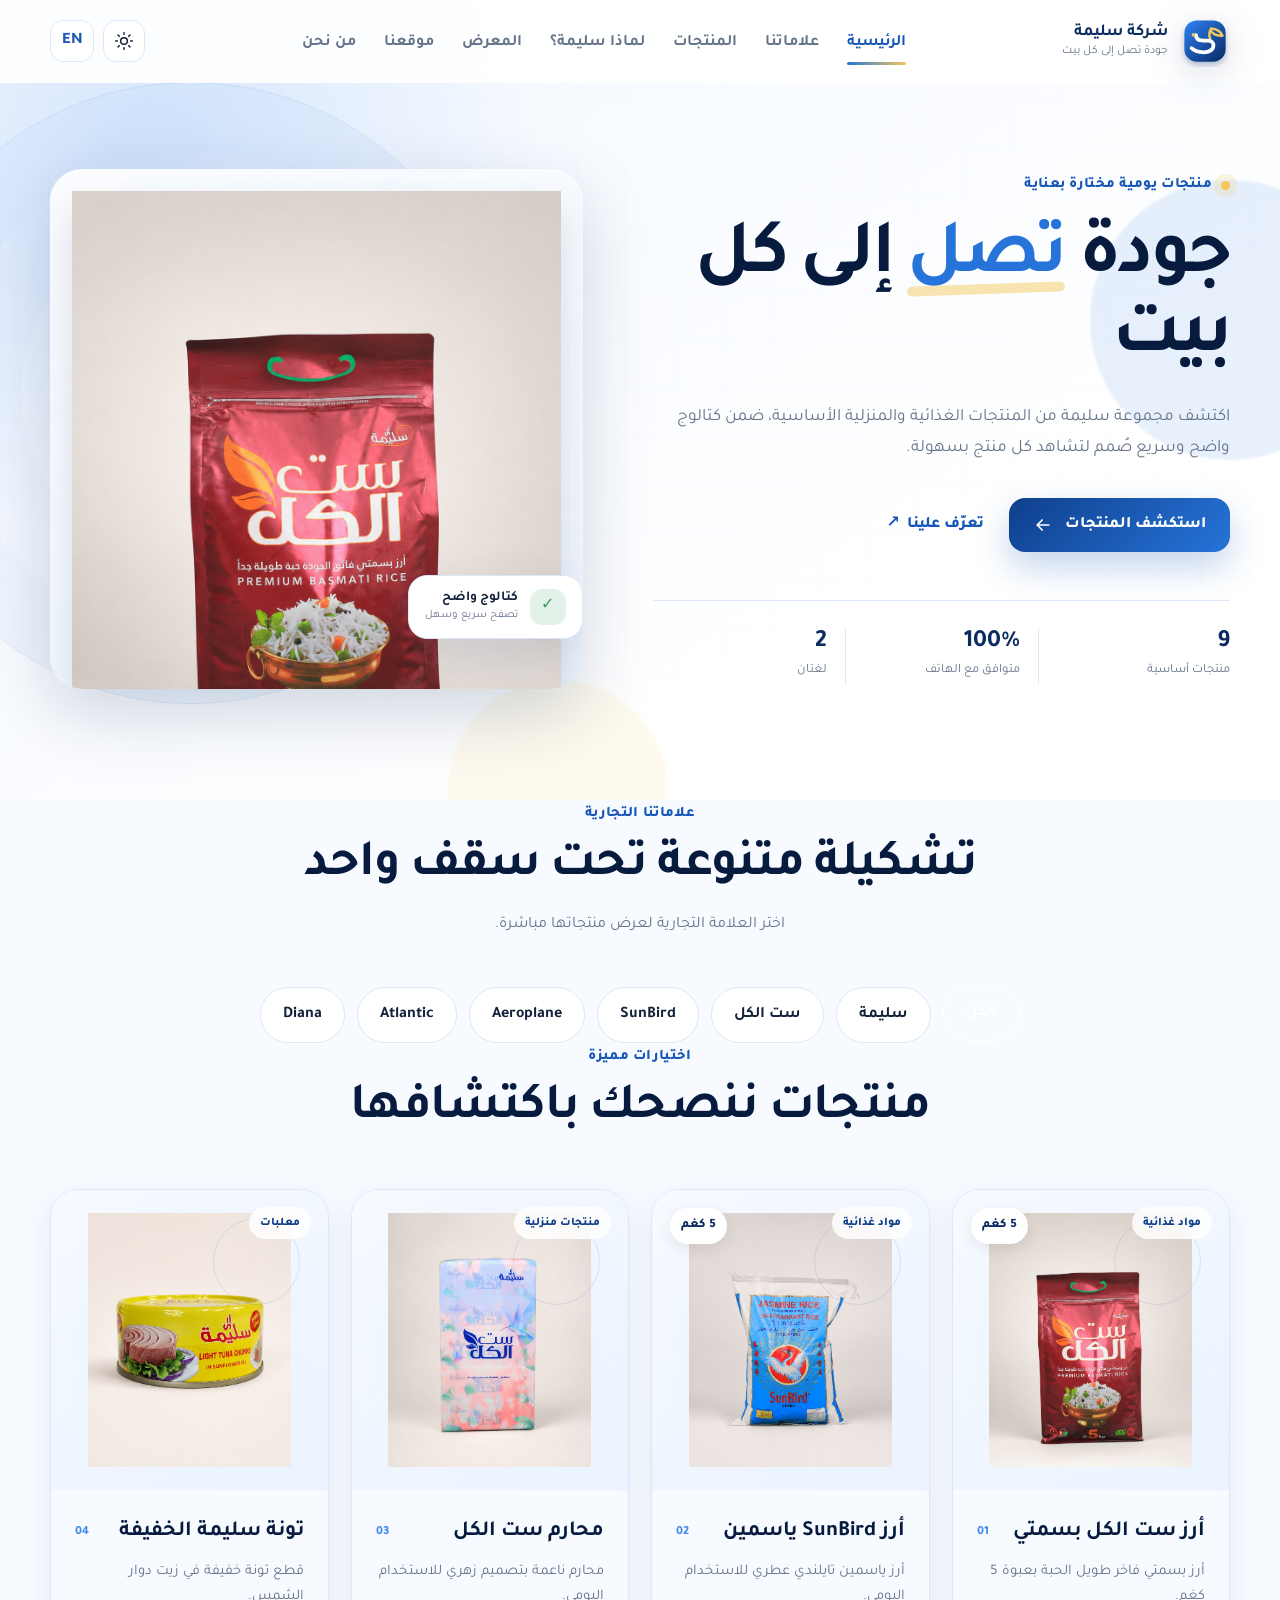
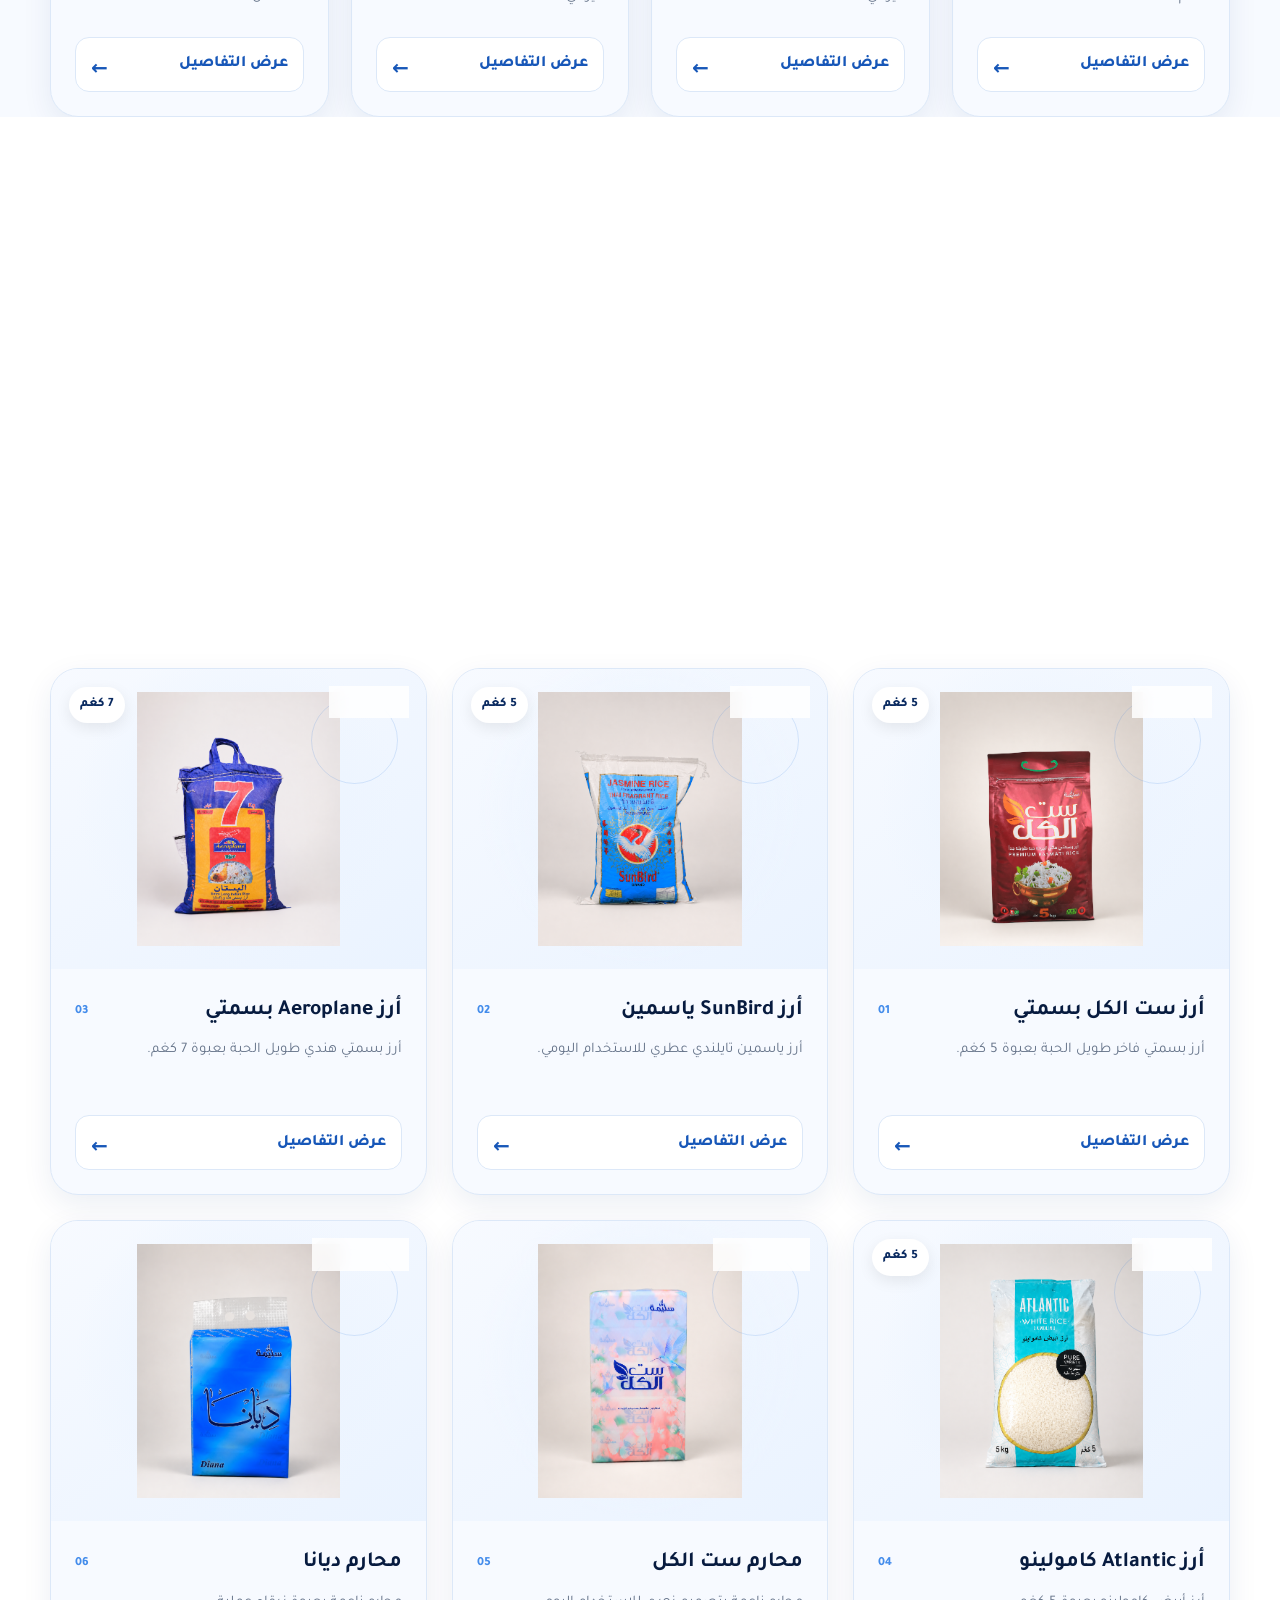
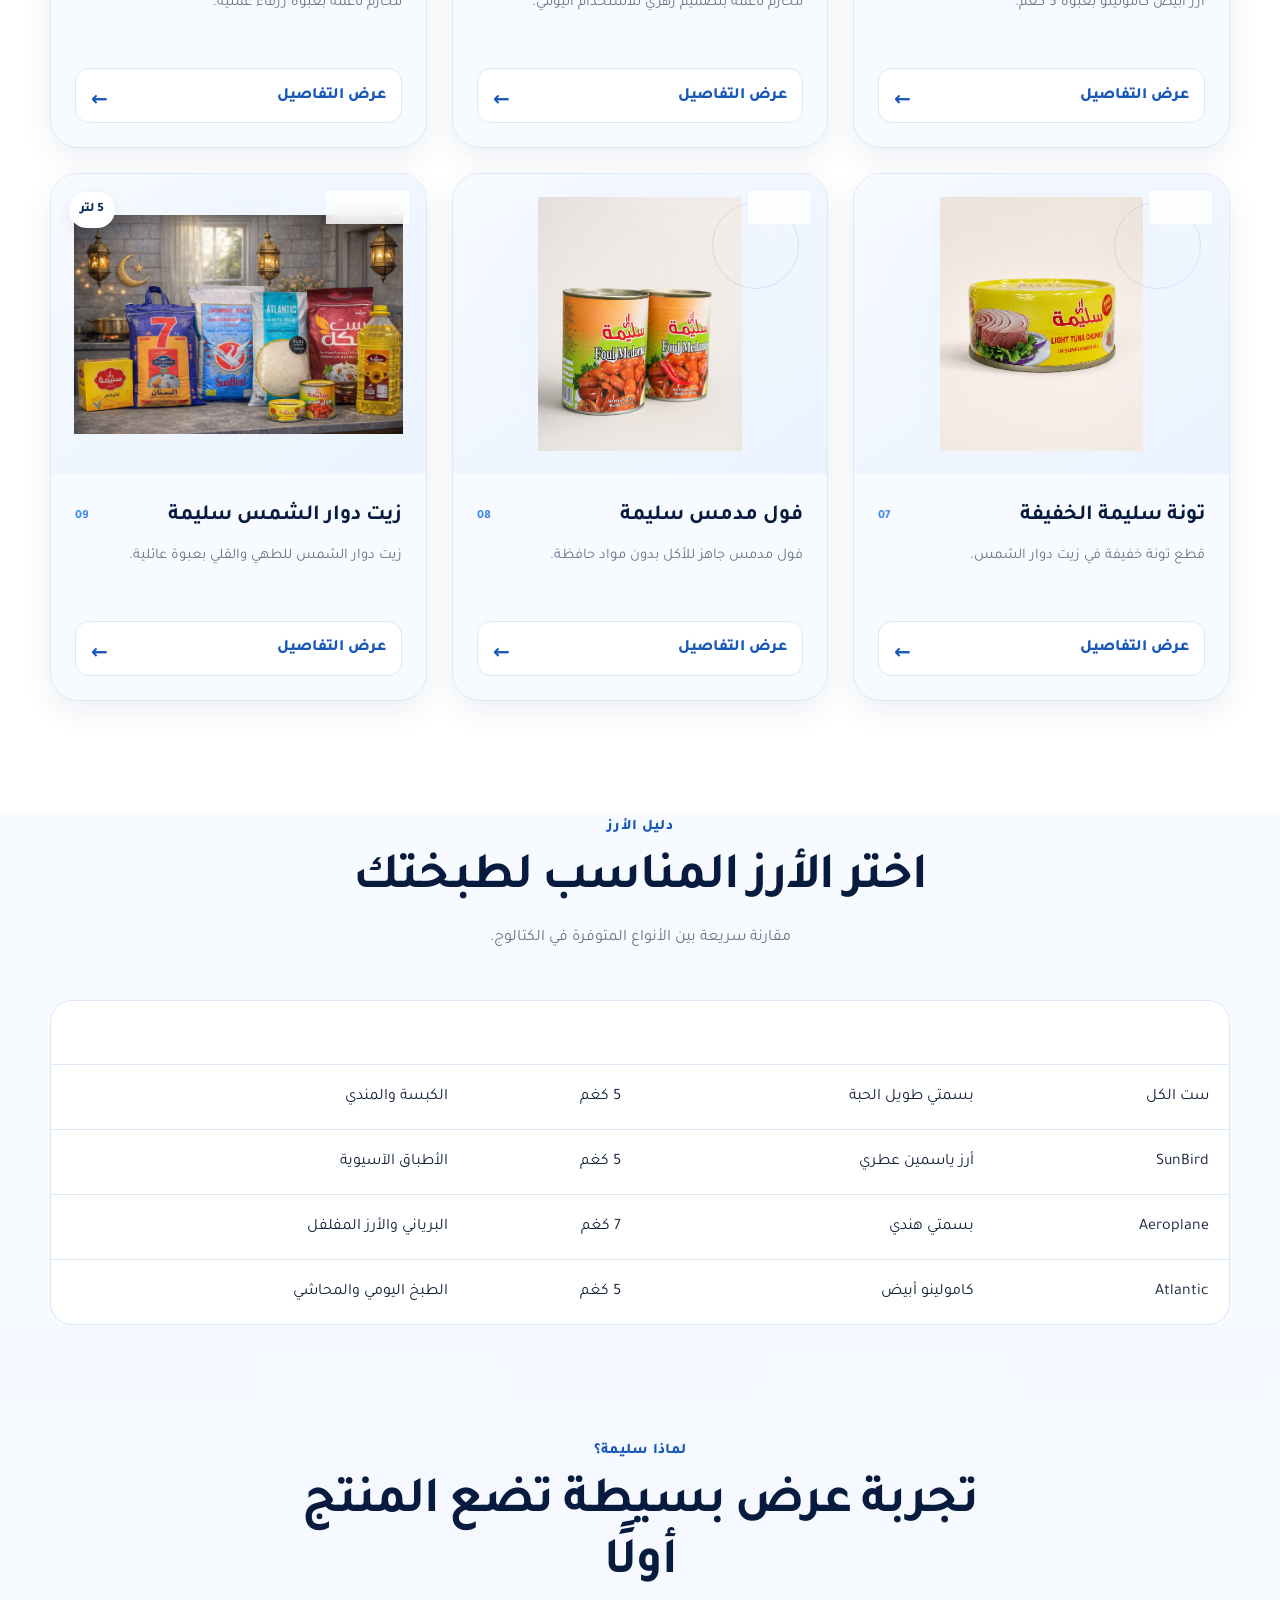
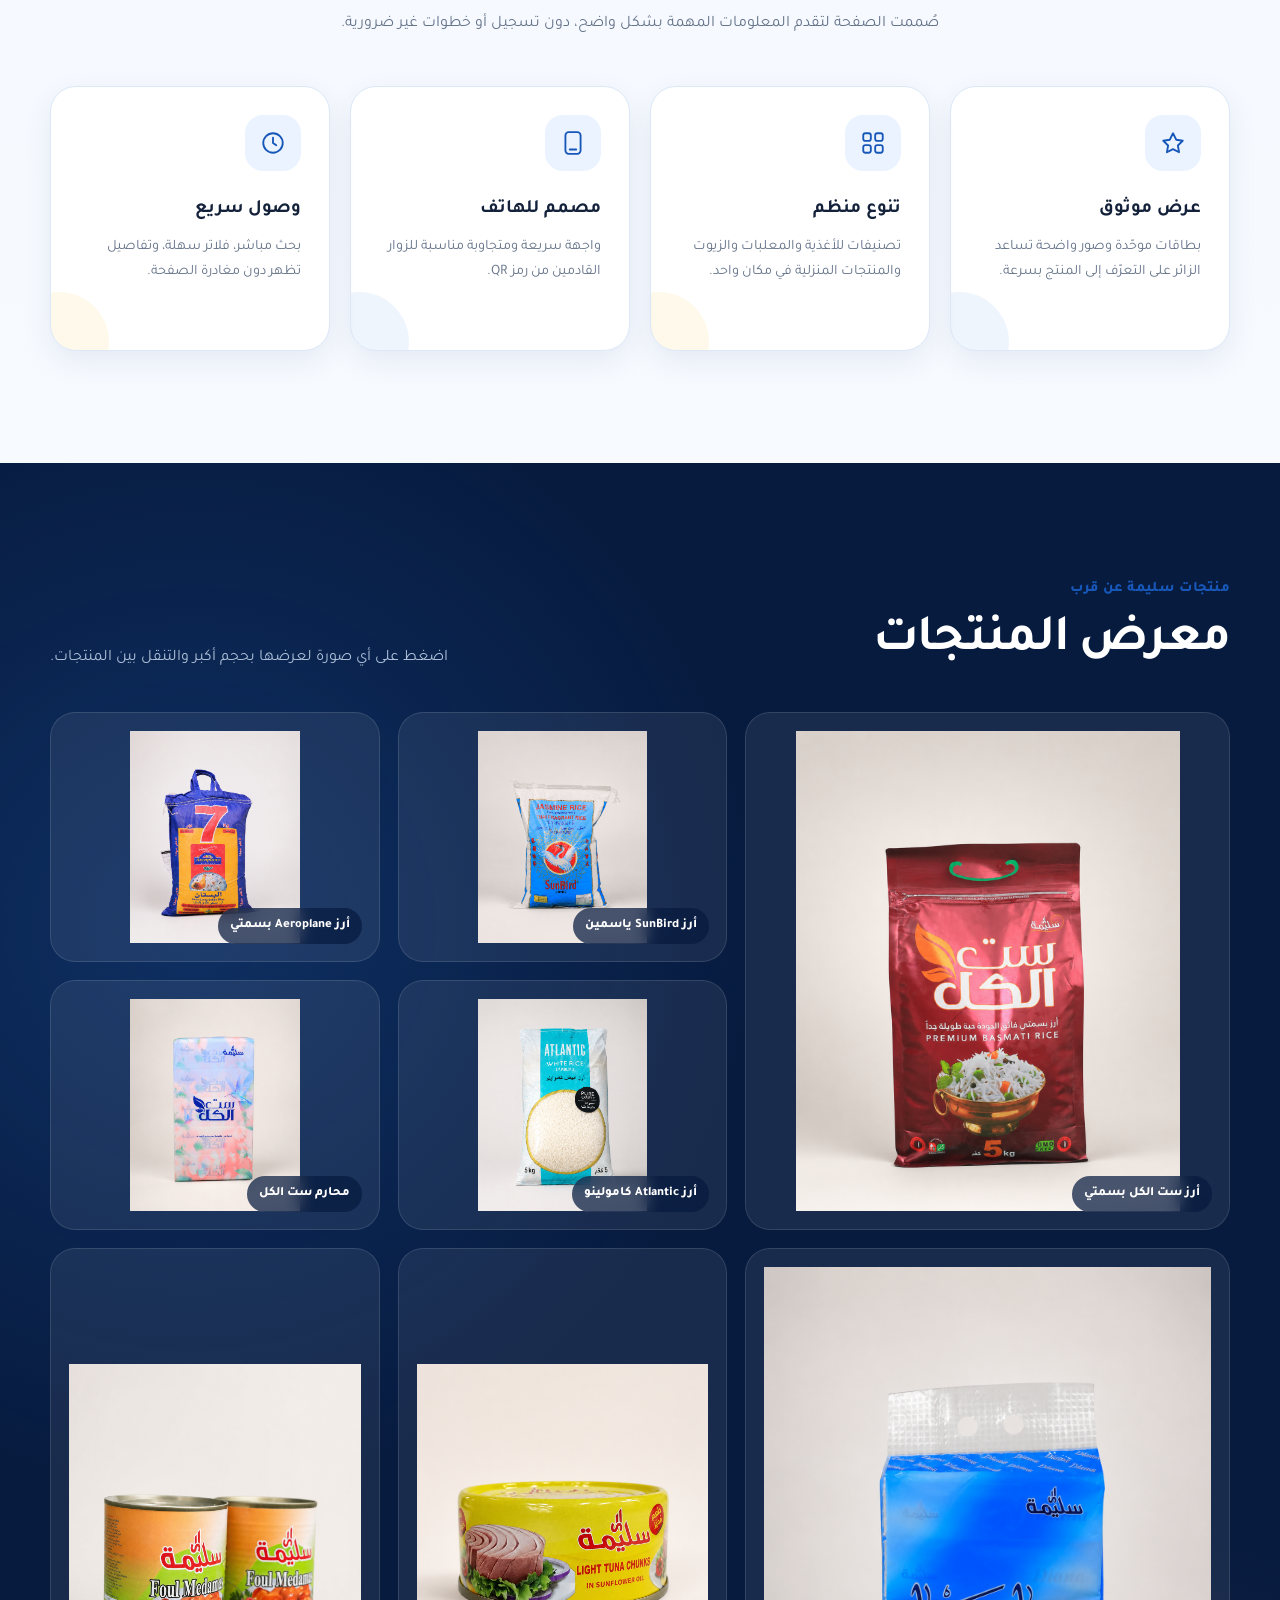
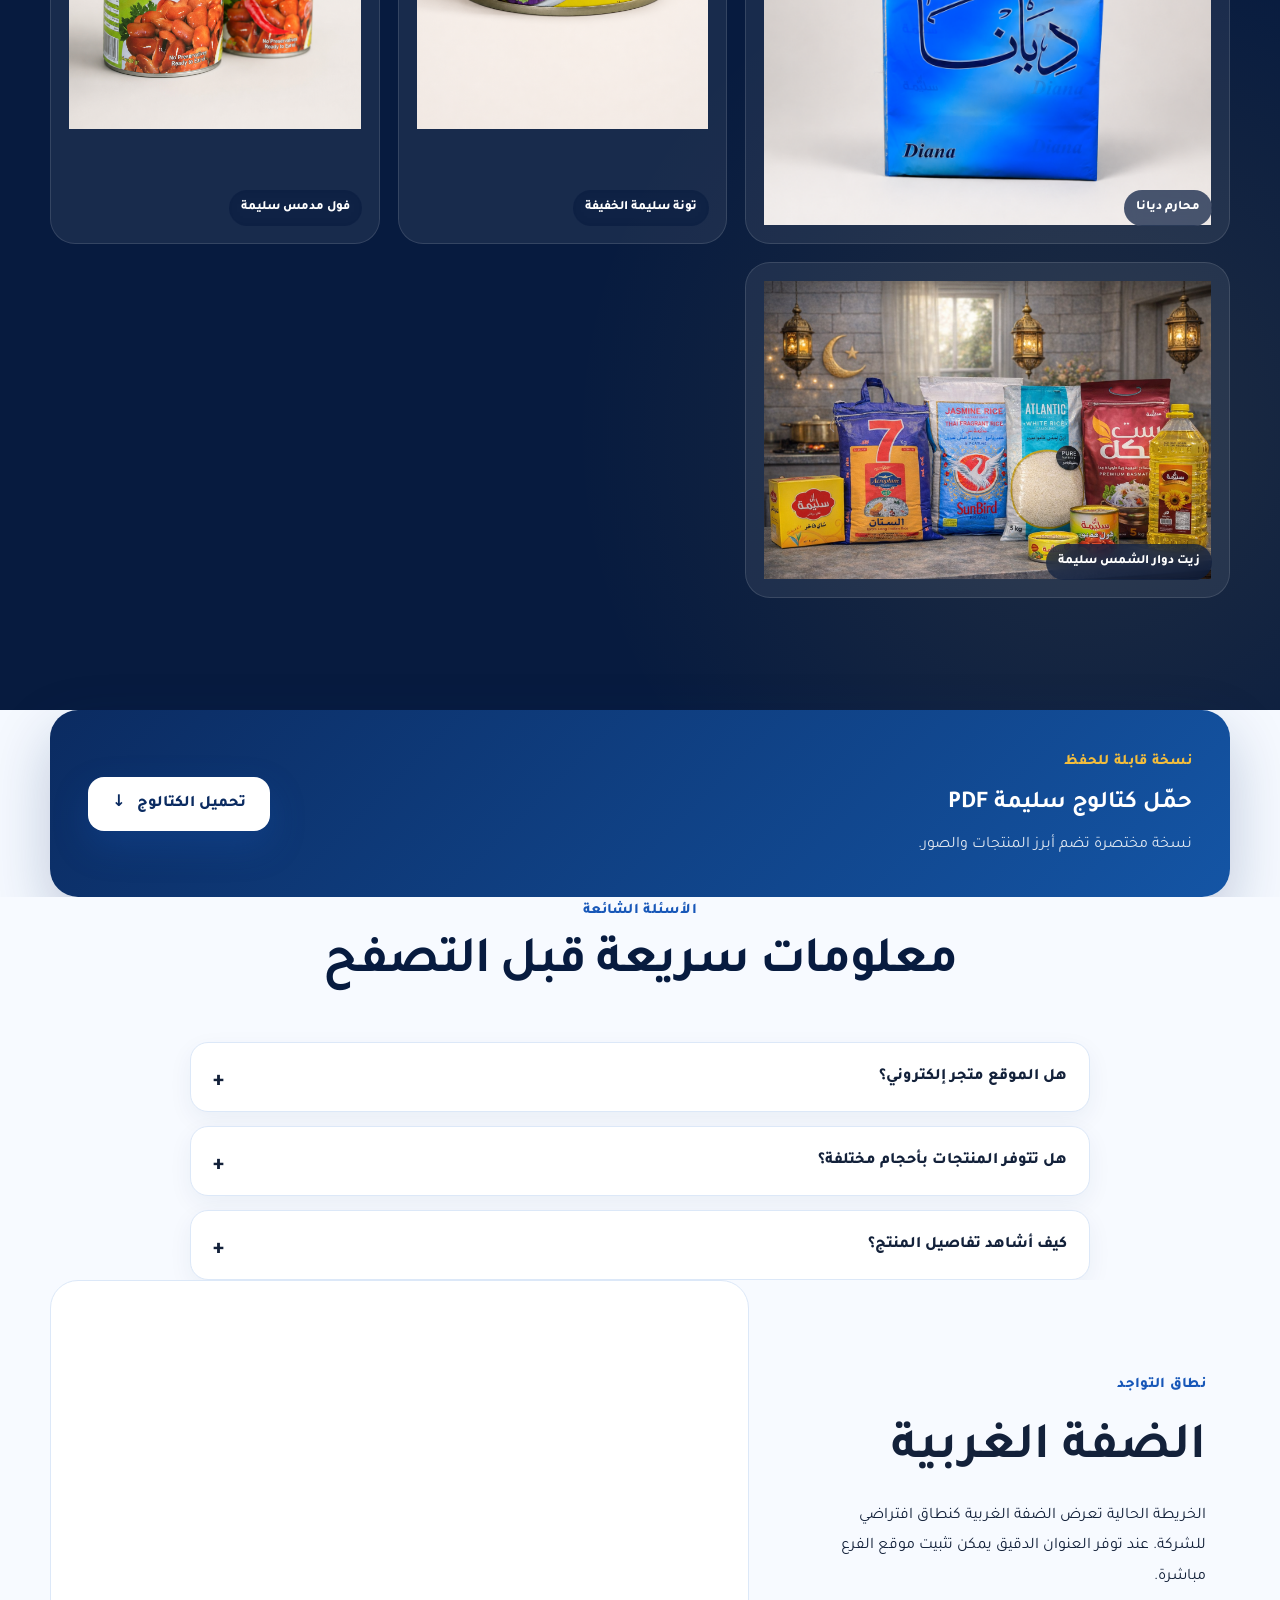
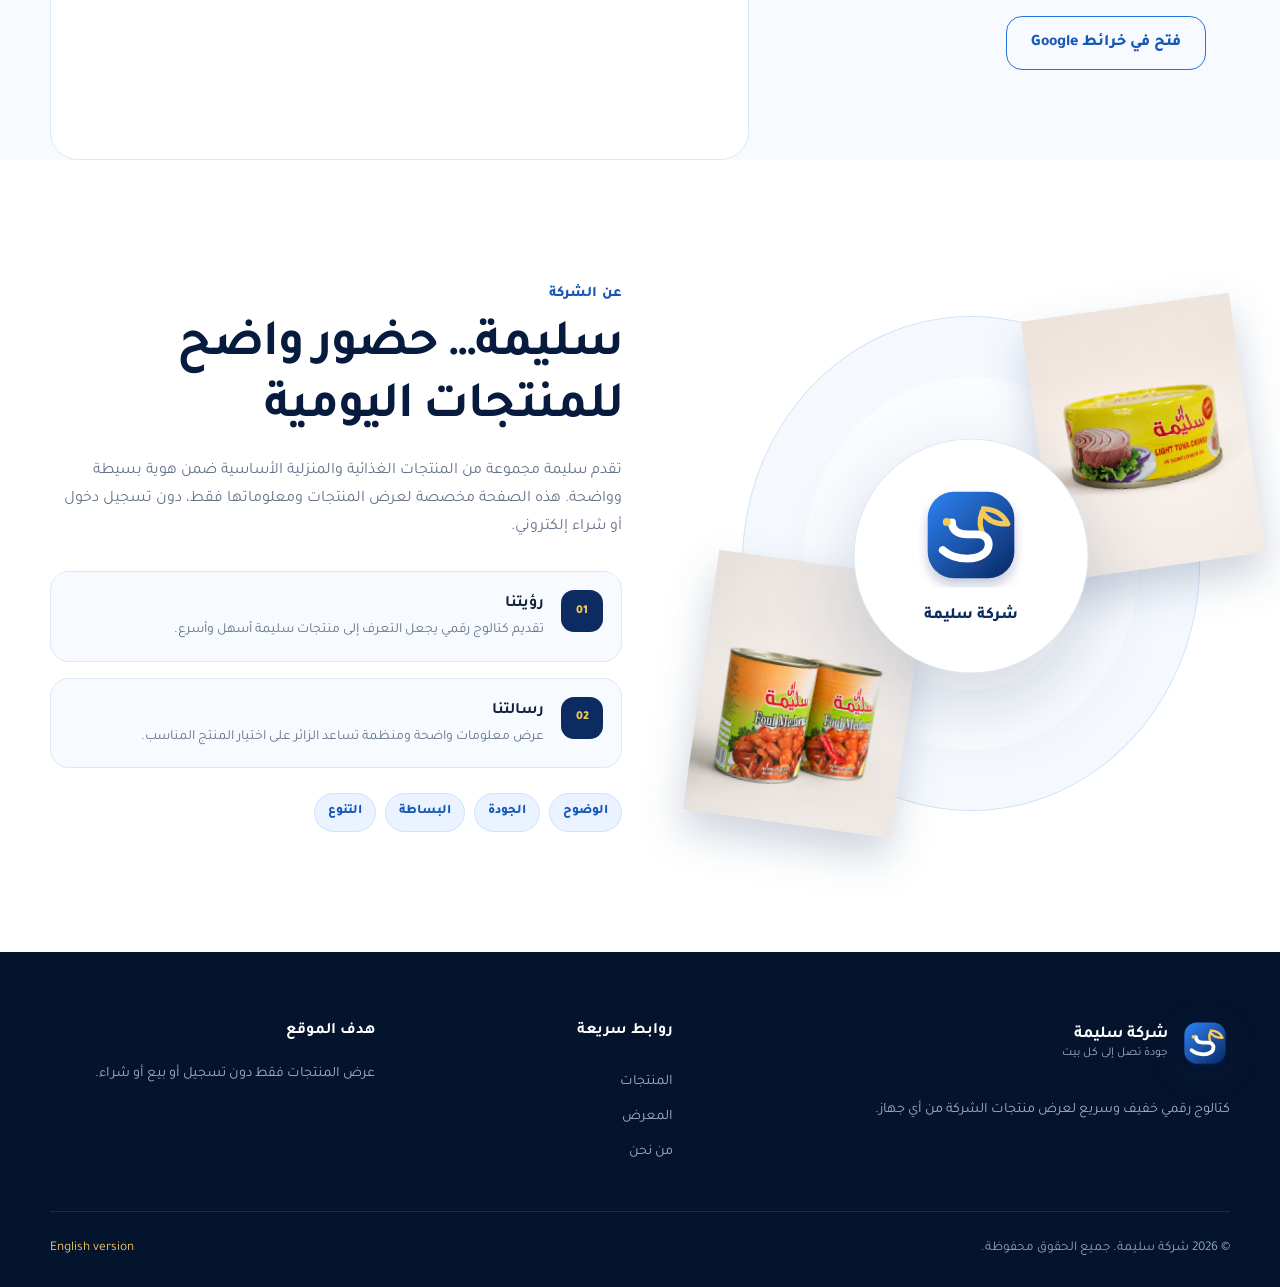
==== index.html @ a6ccdf15 "Publish Salima website" ====
<!DOCTYPE html>
<html lang="ar" dir="rtl" data-theme="light">
<head>
  <meta charset="UTF-8">
  <meta name="viewport" content="width=device-width, initial-scale=1.0">
  <meta name="description" content="كتالوج شركة سليمة لعرض المنتجات الغذائية والمنزلية بجودة واضحة وتجربة سهلة.">
  <meta name="theme-color" content="#0b2b61">
  <meta property="og:title" content="شركة سليمة | كتالوج المنتجات">
  <meta property="og:description" content="استكشف منتجات شركة سليمة الغذائية والمنزلية.">
  <meta property="og:type" content="website">
  <title>شركة سليمة | كتالوج المنتجات</title>
  <link rel="icon" href="assets/favicon.svg" type="image/svg+xml">
  <link rel="preconnect" href="https://fonts.googleapis.com">
  <link rel="preconnect" href="https://fonts.gstatic.com" crossorigin>
  <link href="https://fonts.googleapis.com/css2?family=Tajawal:wght@400;500;600;700;800&display=swap" rel="stylesheet">
  <link rel="stylesheet" href="css/style.css">
</head>
<body>
  <div class="loader" id="pageLoader" aria-hidden="true">
    <img src="assets/logo.svg" alt="">
    <span></span>
  </div>

  <a class="skip-link" href="#mainContent" data-i18n="skip">انتقل إلى المحتوى</a>

  <header class="site-header" id="siteHeader">
    <div class="container nav-shell">
      <a class="brand" href="#home" aria-label="شركة سليمة">
        <img src="assets/logo.svg" alt="شعار شركة سليمة" width="52" height="52">
        <span class="brand-copy">
          <strong data-i18n="company">شركة سليمة</strong>
          <small data-i18n="tagline">جودة تصل إلى كل بيت</small>
        </span>
      </a>

      <nav class="main-nav" id="mainNav" aria-label="القائمة الرئيسية">
        <a href="#home" class="active" data-i18n="navHome">الرئيسية</a>
        <a href="#brands" data-i18n="navBrands">علاماتنا</a>
        <a href="#products" data-i18n="navProducts">المنتجات</a>
        <a href="#why" data-i18n="navWhy">لماذا سليمة؟</a>
        <a href="#gallery" data-i18n="navGallery">المعرض</a>
        <a href="#location" data-i18n="navLocation">موقعنا</a>
        <a href="#about" data-i18n="navAbout">من نحن</a>
      </nav>

      <div class="nav-actions">
        <button class="icon-btn" id="themeToggle" type="button" aria-label="تفعيل الوضع الداكن" title="الوضع الداكن">
          <svg class="sun-icon" viewBox="0 0 24 24" aria-hidden="true"><circle cx="12" cy="12" r="4"></circle><path d="M12 2v2M12 20v2M4.93 4.93l1.42 1.42M17.66 17.66l1.41 1.41M2 12h2M20 12h2M4.93 19.07l1.42-1.42M17.66 6.34l1.41-1.41"></path></svg>
          <svg class="moon-icon" viewBox="0 0 24 24" aria-hidden="true"><path d="M21 12.79A9 9 0 1 1 11.21 3 7 7 0 0 0 21 12.79z"></path></svg>
        </button>
        <button class="language-btn" id="languageToggle" type="button" aria-label="Change language">EN</button>
        <button class="menu-btn" id="menuBtn" type="button" aria-label="فتح القائمة" aria-expanded="false" aria-controls="mainNav">
          <span></span><span></span><span></span>
        </button>
      </div>
    </div>
  </header>

  <main id="mainContent">
    <section class="hero section" id="home">
      <div class="hero-orb orb-one"></div>
      <div class="hero-orb orb-two"></div>
      <div class="hero-grid-pattern"></div>

      <div class="container hero-layout">
        <div class="hero-copy reveal">
          <span class="eyebrow"><span class="eyebrow-dot"></span><span data-i18n="heroEyebrow">منتجات يومية مختارة بعناية</span></span>
          <h1 data-i18n-html="heroTitle">جودة <span>تصل</span> إلى كل بيت</h1>
          <p data-i18n="heroText">اكتشف مجموعة سليمة من المنتجات الغذائية والمنزلية الأساسية، ضمن كتالوج واضح وسريع صُمم لتشاهد كل منتج بسهولة.</p>
          <div class="hero-actions">
            <a class="primary-btn" href="#products">
              <span data-i18n="explore">استكشف المنتجات</span>
              <svg viewBox="0 0 24 24" aria-hidden="true"><path d="M5 12h14M13 6l6 6-6 6"></path></svg>
            </a>
            <a class="text-link" href="#about"><span data-i18n="aboutLink">تعرّف علينا</span><span aria-hidden="true">↗</span></a>
          </div>
          <div class="hero-stats" aria-label="إحصائيات سريعة">
            <div><strong data-count="9">0</strong><span data-i18n="statProducts">منتجات أساسية</span></div>
            <div><strong>100%</strong><span data-i18n="statResponsive">متوافق مع الهاتف</span></div>
            <div><strong>2</strong><span data-i18n="statLanguages">لغتان</span></div>
          </div>
        </div>

        <div class="hero-showcase hero-slider reveal" aria-label="مجموعة من منتجات سليمة">
          <div class="showcase-glow"></div>
          <div class="hero-slide active"><img src="assets/products/real/all-products.png" alt="مجموعة منتجات سليمة"></div>
          <div class="hero-slide"><img src="assets/products/real/set-elkol-rice.png" alt="أرز ست الكل"></div>
          <div class="hero-slide"><img src="assets/products/real/tuna.png" alt="تونة سليمة"></div>
          <div class="slider-dots" id="sliderDots"><button class="active" aria-label="الشريحة 1"></button><button aria-label="الشريحة 2"></button><button aria-label="الشريحة 3"></button></div>
          <div class="quality-chip">
            <span class="quality-icon">✓</span>
            <span><strong data-i18n="clearCatalog">كتالوج واضح</strong><small data-i18n="easyBrowse">تصفح سريع وسهل</small></span>
          </div>
        </div>
      </div>
    </section>


    <section class="brands-section section" id="brands">
      <div class="container">
        <div class="section-heading reveal"><span class="section-kicker" data-i18n="brandsKicker">علاماتنا التجارية</span><h2 data-i18n="brandsTitle">تشكيلة متنوعة تحت سقف واحد</h2><p data-i18n="brandsIntro">اختر العلامة التجارية لعرض منتجاتها مباشرة.</p></div>
        <div class="brand-filter-grid" id="brandFilter"></div>
      </div>
    </section>

    <section class="featured-section section" id="featuredProducts">
      <div class="container"><div class="section-heading reveal"><span class="section-kicker" data-i18n="featuredKicker">اختيارات مميزة</span><h2 data-i18n="featuredTitle">منتجات ننصحك باكتشافها</h2></div><div class="featured-products" id="featuredGrid"></div></div>
    </section>

    <section class="products-section section" id="products">
      <div class="container">
        <div class="section-heading reveal">
          <span class="section-kicker" data-i18n="catalogKicker">كتالوج سليمة</span>
          <h2 data-i18n="productsTitle">كل احتياجاتك الأساسية في مكان واحد</h2>
          <p data-i18n="productsIntro">ابحث عن المنتج أو استخدم التصنيفات للوصول إليه بسرعة، ثم افتح البطاقة لمعرفة التفاصيل.</p>
        </div>

        <div class="catalog-toolbar reveal">
          <label class="search-box" for="productSearch">
            <svg viewBox="0 0 24 24" aria-hidden="true"><circle cx="11" cy="11" r="7"></circle><path d="m20 20-3.5-3.5"></path></svg>
            <input id="productSearch" type="search" placeholder="ابحث عن منتج..." data-i18n-placeholder="searchPlaceholder" autocomplete="off">
            <button id="clearSearch" class="clear-search" type="button" aria-label="مسح البحث">×</button>
          </label>
          <div class="filter-list" id="filterList" aria-label="تصنيفات المنتجات"></div>
        </div>

        <p class="results-summary" id="resultsSummary" aria-live="polite"></p>
        <div class="products-grid" id="productsGrid"></div>

        <div class="empty-state" id="emptyState" hidden>
          <div class="empty-icon">⌕</div>
          <h3 data-i18n="noResultsTitle">لا توجد منتجات مطابقة</h3>
          <p data-i18n="noResultsText">جرّب كلمة بحث مختلفة أو اختر جميع المنتجات.</p>
          <button class="secondary-btn" id="resetFilters" type="button" data-i18n="showAll">عرض جميع المنتجات</button>
        </div>
      </div>
    </section>


    <section class="compare-section section" id="compare">
      <div class="container"><div class="section-heading reveal"><span class="section-kicker" data-i18n="compareKicker">دليل الأرز</span><h2 data-i18n="compareTitle">اختر الأرز المناسب لطبختك</h2><p data-i18n="compareIntro">مقارنة سريعة بين الأنواع المتوفرة في الكتالوج.</p></div>
      <div class="comparison-table-wrap reveal"><table class="comparison-table"><thead><tr><th data-i18n="compareProduct">المنتج</th><th data-i18n="compareType">النوع</th><th data-i18n="compareWeight">الوزن</th><th data-i18n="compareUse">الاستخدام المقترح</th></tr></thead><tbody><tr><td>ست الكل</td><td data-i18n="basmatiLong">بسمتي طويل الحبة</td><td>5 كغم</td><td data-i18n="useKabsa">الكبسة والمندي</td></tr><tr><td>SunBird</td><td data-i18n="jasmineRice">أرز ياسمين عطري</td><td>5 كغم</td><td data-i18n="useAsian">الأطباق الآسيوية</td></tr><tr><td>Aeroplane</td><td data-i18n="indianBasmati">بسمتي هندي</td><td>7 كغم</td><td data-i18n="useBiryani">البرياني والأرز المفلفل</td></tr><tr><td>Atlantic</td><td data-i18n="camolinoRice">كامولينو أبيض</td><td>5 كغم</td><td data-i18n="useDaily">الطبخ اليومي والمحاشي</td></tr></tbody></table></div></div>
    </section>

    <section class="why-section section" id="why">
      <div class="container">
        <div class="section-heading reveal">
          <span class="section-kicker" data-i18n="whyKicker">لماذا سليمة؟</span>
          <h2 data-i18n="whyTitle">تجربة عرض بسيطة تضع المنتج أولًا</h2>
          <p data-i18n="whyIntro">صُممت الصفحة لتقدم المعلومات المهمة بشكل واضح، دون تسجيل أو خطوات غير ضرورية.</p>
        </div>

        <div class="features-grid">
          <article class="feature-card reveal">
            <div class="feature-icon"><svg viewBox="0 0 24 24" aria-hidden="true"><path d="m12 3 3 6 6 .9-4.5 4.4 1.1 6.2L12 17.6 6.4 20.5l1.1-6.2L3 9.9 9 9z"></path></svg></div>
            <h3 data-i18n="featureQualityTitle">عرض موثوق</h3><p data-i18n="featureQualityText">بطاقات موحّدة وصور واضحة تساعد الزائر على التعرّف إلى المنتج بسرعة.</p>
          </article>
          <article class="feature-card reveal">
            <div class="feature-icon"><svg viewBox="0 0 24 24" aria-hidden="true"><rect x="3" y="3" width="7" height="7" rx="2"></rect><rect x="14" y="3" width="7" height="7" rx="2"></rect><rect x="3" y="14" width="7" height="7" rx="2"></rect><rect x="14" y="14" width="7" height="7" rx="2"></rect></svg></div>
            <h3 data-i18n="featureVarietyTitle">تنوع منظم</h3><p data-i18n="featureVarietyText">تصنيفات للأغذية والمعلبات والزيوت والمنتجات المنزلية في مكان واحد.</p>
          </article>
          <article class="feature-card reveal">
            <div class="feature-icon"><svg viewBox="0 0 24 24" aria-hidden="true"><rect x="5" y="2" width="14" height="20" rx="3"></rect><path d="M9 18h6"></path></svg></div>
            <h3 data-i18n="featureMobileTitle">مصمم للهاتف</h3><p data-i18n="featureMobileText">واجهة سريعة ومتجاوبة مناسبة للزوار القادمين من رمز QR.</p>
          </article>
          <article class="feature-card reveal">
            <div class="feature-icon"><svg viewBox="0 0 24 24" aria-hidden="true"><circle cx="12" cy="12" r="9"></circle><path d="M12 7v5l3 2"></path></svg></div>
            <h3 data-i18n="featureEasyTitle">وصول سريع</h3><p data-i18n="featureEasyText">بحث مباشر، فلاتر سهلة، وتفاصيل تظهر دون مغادرة الصفحة.</p>
          </article>
        </div>
      </div>
    </section>

    <section class="gallery-section section" id="gallery">
      <div class="container">
        <div class="gallery-header reveal">
          <div>
            <span class="section-kicker" data-i18n="galleryKicker">منتجات سليمة عن قرب</span>
            <h2 data-i18n="galleryTitle">معرض المنتجات</h2>
          </div>
          <p data-i18n="galleryIntro">اضغط على أي صورة لعرضها بحجم أكبر والتنقل بين المنتجات.</p>
        </div>
        <div class="gallery-grid" id="galleryGrid"></div>
      </div>
    </section>


    <section class="catalog-download section">
      <div class="container catalog-banner reveal"><div><span class="section-kicker" data-i18n="catalogPdfKicker">نسخة قابلة للحفظ</span><h2 data-i18n="catalogPdfTitle">حمّل كتالوج سليمة PDF</h2><p data-i18n="catalogPdfText">نسخة مختصرة تضم أبرز المنتجات والصور.</p></div><a class="primary-btn" href="assets/catalog/salima-catalog.pdf" download><span data-i18n="downloadCatalog">تحميل الكتالوج</span><span>↓</span></a></div>
    </section>

    <section class="faq-section section" id="faq"><div class="container"><div class="section-heading reveal"><span class="section-kicker" data-i18n="faqKicker">الأسئلة الشائعة</span><h2 data-i18n="faqTitle">معلومات سريعة قبل التصفح</h2></div><div class="faq-list"><details class="reveal"><summary data-i18n="faq1q">هل الموقع متجر إلكتروني؟</summary><p data-i18n="faq1a">لا، الموقع مخصص للتعرف على منتجات سليمة وعرض معلوماتها فقط.</p></details><details class="reveal"><summary data-i18n="faq2q">هل تتوفر المنتجات بأحجام مختلفة؟</summary><p data-i18n="faq2a">تختلف الأحجام حسب المنتج والتوفر، وتظهر الأحجام المؤكدة داخل تفاصيل المنتج.</p></details><details class="reveal"><summary data-i18n="faq3q">كيف أشاهد تفاصيل المنتج؟</summary><p data-i18n="faq3a">اضغط على زر عرض التفاصيل داخل أي بطاقة.</p></details></div></div></section>

    <section class="location-section section" id="location"><div class="container location-layout"><div class="location-copy reveal"><span class="section-kicker" data-i18n="locationKicker">نطاق التواجد</span><h2 data-i18n="locationTitle">الضفة الغربية</h2><p data-i18n="locationText">الخريطة الحالية تعرض الضفة الغربية كنطاق افتراضي للشركة. عند توفر العنوان الدقيق يمكن تثبيت موقع الفرع مباشرة.</p><a class="secondary-btn" href="https://www.google.com/maps/search/?api=1&query=West+Bank" target="_blank" rel="noopener" data-i18n="openMap">فتح في خرائط Google</a></div><div class="map-wrap reveal"><iframe title="خريطة الضفة الغربية" src="https://www.google.com/maps?q=West%20Bank&z=9&output=embed" loading="lazy" referrerpolicy="no-referrer-when-downgrade"></iframe></div></div></section>

    <section class="about-section section" id="about">
      <div class="container about-layout">
        <div class="about-visual reveal">
          <div class="about-logo-card"><img src="assets/logo.svg" alt="شعار سليمة"><span data-i18n="company">شركة سليمة</span></div>
          <img class="about-product product-a" src="assets/products/real/tuna.png" alt="ذرة سليمة">
          <img class="about-product product-b" src="assets/products/real/beans.png" alt="فول سليمة">
          <div class="about-ring"></div>
        </div>

        <div class="about-copy reveal">
          <span class="section-kicker" data-i18n="aboutKicker">عن الشركة</span>
          <h2 data-i18n="aboutTitle">سليمة… حضور واضح للمنتجات اليومية</h2>
          <p data-i18n="aboutText">تقدم سليمة مجموعة من المنتجات الغذائية والمنزلية الأساسية ضمن هوية بسيطة وواضحة. هذه الصفحة مخصصة لعرض المنتجات ومعلوماتها فقط، دون تسجيل دخول أو شراء إلكتروني.</p>

          <div class="mission-grid">
            <article><span>01</span><div><h3 data-i18n="visionTitle">رؤيتنا</h3><p data-i18n="visionText">تقديم كتالوج رقمي يجعل التعرف إلى منتجات سليمة أسهل وأسرع.</p></div></article>
            <article><span>02</span><div><h3 data-i18n="missionTitle">رسالتنا</h3><p data-i18n="missionText">عرض معلومات واضحة ومنظمة تساعد الزائر على اختيار المنتج المناسب.</p></div></article>
          </div>

          <div class="values-row">
            <span data-i18n="valueClarity">الوضوح</span><span data-i18n="valueQuality">الجودة</span><span data-i18n="valueSimplicity">البساطة</span><span data-i18n="valueVariety">التنوع</span>
          </div>
        </div>
      </div>
    </section>
  </main>

  <footer class="site-footer">
    <div class="container footer-main">
      <div class="footer-intro">
        <a class="brand footer-brand" href="#home">
          <img src="assets/logo.svg" alt="شعار شركة سليمة" width="52" height="52">
          <span class="brand-copy"><strong data-i18n="company">شركة سليمة</strong><small data-i18n="tagline">جودة تصل إلى كل بيت</small></span>
        </a>
        <p data-i18n="footerText">كتالوج رقمي خفيف وسريع لعرض منتجات الشركة من أي جهاز.</p>
      </div>
      <div class="footer-links">
        <h3 data-i18n="quickLinks">روابط سريعة</h3>
        <a href="#products" data-i18n="navProducts">المنتجات</a><a href="#gallery" data-i18n="navGallery">المعرض</a><a href="#about" data-i18n="navAbout">من نحن</a>
      </div>
      <div class="footer-note">
        <h3 data-i18n="sitePurpose">هدف الموقع</h3>
        <p data-i18n="sitePurposeText">عرض المنتجات فقط دون تسجيل أو بيع أو شراء.</p>
      </div>
    </div>
    <div class="container footer-bottom">
      <p>© <span id="year"></span> <span data-i18n="company">شركة سليمة</span>. <span data-i18n="rights">جميع الحقوق محفوظة.</span></p>
      <button id="footerLanguage" type="button" data-i18n="languageLabel">English version</button>
    </div>
  </footer>

  <button class="to-top" id="toTop" type="button" aria-label="العودة إلى الأعلى"><svg viewBox="0 0 24 24" aria-hidden="true"><path d="m6 15 6-6 6 6"></path></svg></button>

  <dialog class="product-modal" id="productModal" aria-labelledby="modalTitle">
    <div class="modal-shell">
      <button class="modal-close" id="modalClose" type="button" aria-label="إغلاق">×</button>
      <div class="modal-image-wrap"><img id="modalImage" src="" alt=""></div>
      <div class="modal-content">
        <span class="modal-category" id="modalCategory"></span>
        <h2 id="modalTitle"></h2>
        <p class="modal-description" id="modalDescription"></p>
        <div class="detail-list">
          <article><span class="detail-icon">✓</span><div><h3 data-i18n="detailUse">الاستخدام المقترح</h3><p id="modalUse"></p></div></article>
          <article><span class="detail-icon">⌂</span><div><h3 data-i18n="detailStorage">التخزين</h3><p id="modalStorage"></p></div></article>
          <article><span class="detail-icon">▣</span><div><h3 data-i18n="detailPackaging">العبوة</h3><p id="modalPackaging"></p></div></article>
        </div>
        <p class="modal-disclaimer" data-i18n="detailsDisclaimer">ملاحظة: الصور والبيانات الحالية توضيحية ويمكن استبدالها ببيانات العبوة الرسمية.</p>
      </div>
    </div>
  </dialog>

  <dialog class="lightbox" id="lightbox" aria-label="عارض صور المنتجات">
    <button class="lightbox-close" id="lightboxClose" type="button" aria-label="إغلاق">×</button>
    <button class="lightbox-arrow prev" id="lightboxPrev" type="button" aria-label="الصورة السابقة">‹</button>
    <figure><img id="lightboxImage" src="" alt=""><figcaption id="lightboxCaption"></figcaption></figure>
    <button class="lightbox-arrow next" id="lightboxNext" type="button" aria-label="الصورة التالية">›</button>
  </dialog>

  <script src="js/products.js"></script>
  <script src="js/main.js"></script>
</body>
</html>
---- css/style.css ----
* { box-sizing: border-box; margin: 0; padding: 0; }

:root {
  --blue-1000: #06152f;
  --blue-950: #071b3f;
  --blue-900: #0b2b61;
  --blue-800: #0f3f8c;
  --blue-700: #1757b8;
  --blue-600: #2674d9;
  --blue-500: #438ceb;
  --blue-200: #cfe3fb;
  --blue-100: #eaf3ff;
  --blue-50: #f5f9ff;
  --gold: #f4c85b;
  --gold-dark: #c99825;
  --surface: #ffffff;
  --surface-soft: #f7faff;
  --text: #13213a;
  --muted: #66748a;
  --border: #dce8f8;
  --header-bg: rgba(255, 255, 255, .88);
  --shadow-sm: 0 10px 30px rgba(13, 53, 113, .08);
  --shadow-md: 0 18px 50px rgba(13, 53, 113, .13);
  --shadow-lg: 0 30px 80px rgba(8, 40, 91, .19);
  --radius-sm: 14px;
  --radius-md: 22px;
  --radius-lg: 32px;
  --transition: .25s ease;
}

html[data-theme="dark"] {
  --surface: #0c1e3b;
  --surface-soft: #0a1931;
  --text: #f3f7ff;
  --muted: #aab8ce;
  --border: #20395e;
  --header-bg: rgba(6, 21, 47, .9);
  --blue-50: #06152f;
  --blue-100: #10294e;
  --blue-200: #204775;
  --shadow-sm: 0 10px 30px rgba(0, 0, 0, .18);
  --shadow-md: 0 18px 50px rgba(0, 0, 0, .24);
  --shadow-lg: 0 30px 80px rgba(0, 0, 0, .34);
}

html { scroll-behavior: smooth; scroll-padding-top: 92px; }
body {
  min-height: 100vh;
  overflow-x: hidden;
  background: var(--blue-50);
  color: var(--text);
  font-family: "Tajawal", system-ui, sans-serif;
  line-height: 1.75;
  transition: background var(--transition), color var(--transition);
}
body.modal-open { overflow: hidden; }
img { display: block; max-width: 100%; }
button, input { font: inherit; }
button, a { -webkit-tap-highlight-color: transparent; }
a { color: inherit; text-decoration: none; }
button { color: inherit; }
::selection { background: var(--blue-600); color: #fff; }

.container { width: min(1180px, calc(100% - 36px)); margin-inline: auto; }
.section { position: relative; }
.skip-link { position: fixed; inset-inline-start: 16px; top: -80px; z-index: 1000; padding: 10px 16px; border-radius: 10px; background: var(--blue-900); color: #fff; transition: top .2s ease; }
.skip-link:focus { top: 12px; }

.loader { position: fixed; inset: 0; z-index: 2000; display: grid; place-items: center; background: var(--blue-950); transition: opacity .45s ease, visibility .45s ease; }
.loader.hide { opacity: 0; visibility: hidden; }
.loader img { width: 92px; animation: loaderPulse 1.3s ease-in-out infinite; }
.loader span { position: absolute; width: 132px; height: 132px; border: 2px solid rgba(255,255,255,.18); border-top-color: var(--gold); border-radius: 50%; animation: spin 1.1s linear infinite; }
@keyframes spin { to { transform: rotate(360deg); } }
@keyframes loaderPulse { 50% { transform: scale(.93); } }

.site-header { position: fixed; inset: 0 0 auto; z-index: 1000; background: var(--header-bg); border-bottom: 1px solid transparent; backdrop-filter: blur(18px); transition: background var(--transition), border-color var(--transition), box-shadow var(--transition); }
.site-header.scrolled { border-color: var(--border); box-shadow: 0 8px 30px rgba(8, 40, 91, .08); }
.nav-shell { min-height: 82px; display: flex; align-items: center; justify-content: space-between; gap: 24px; }
.brand, .footer-brand { display: inline-flex; align-items: center; gap: 12px; flex-shrink: 0; }
.brand img { width: 50px; filter: drop-shadow(0 8px 18px rgba(11, 43, 97, .18)); }
.brand-copy strong { display: block; color: var(--blue-900); font-size: 1.05rem; line-height: 1.25; }
html[data-theme="dark"] .brand-copy strong { color: #fff; }
.brand-copy small { display: block; color: var(--muted); font-size: .74rem; line-height: 1.3; }
.main-nav { display: flex; align-items: center; gap: 28px; }
.main-nav a { position: relative; padding: 28px 0 25px; color: var(--muted); font-weight: 600; transition: color var(--transition); }
.main-nav a::after { content: ""; position: absolute; inset-inline-start: 0; bottom: 17px; width: 0; height: 3px; border-radius: 99px; background: linear-gradient(90deg, var(--blue-600), var(--gold)); transition: width var(--transition); }
.main-nav a:hover, .main-nav a.active { color: var(--blue-700); }
html[data-theme="dark"] .main-nav a:hover, html[data-theme="dark"] .main-nav a.active { color: #78aef5; }
.main-nav a:hover::after, .main-nav a.active::after { width: 100%; }
.nav-actions { display: flex; align-items: center; gap: 9px; }
.icon-btn, .language-btn, .menu-btn { border: 1px solid var(--border); background: var(--surface); cursor: pointer; transition: transform var(--transition), border-color var(--transition), background var(--transition); }
.icon-btn:hover, .language-btn:hover { transform: translateY(-2px); border-color: var(--blue-500); }
.icon-btn { width: 42px; height: 42px; display: grid; place-items: center; border-radius: 13px; }
.icon-btn svg { width: 20px; fill: none; stroke: currentColor; stroke-width: 1.8; stroke-linecap: round; stroke-linejoin: round; }
.moon-icon { display: none; }
html[data-theme="dark"] .sun-icon { display: none; }
html[data-theme="dark"] .moon-icon { display: block; }
.language-btn { min-width: 44px; height: 42px; padding: 0 10px; border-radius: 13px; color: var(--blue-700); font-weight: 800; }
.menu-btn { display: none; width: 44px; height: 42px; border-radius: 13px; padding: 10px; }
.menu-btn span { display: block; width: 100%; height: 2px; margin: 4px 0; border-radius: 99px; background: currentColor; transition: transform var(--transition), opacity var(--transition); }
.menu-btn.active span:nth-child(1) { transform: translateY(6px) rotate(45deg); }
.menu-btn.active span:nth-child(2) { opacity: 0; }
.menu-btn.active span:nth-child(3) { transform: translateY(-6px) rotate(-45deg); }

.hero { min-height: 800px; padding: 145px 0 88px; display: flex; align-items: center; overflow: hidden; background: radial-gradient(circle at 12% 20%, rgba(67,140,235,.18), transparent 30%), linear-gradient(145deg, var(--blue-50) 20%, var(--surface) 72%); }
.hero::after { content: ""; position: absolute; inset-inline-end: -120px; top: 82px; width: 620px; height: 620px; border: 1px solid rgba(38,116,217,.12); border-radius: 50%; box-shadow: inset 0 0 0 70px rgba(38,116,217,.025), inset 0 0 0 140px rgba(38,116,217,.018); }
.hero-orb { position: absolute; border-radius: 50%; filter: blur(1px); pointer-events: none; }
.orb-one { width: 280px; height: 280px; inset-inline-start: -90px; top: 180px; background: rgba(38,116,217,.11); }
.orb-two { width: 220px; height: 220px; inset-inline-end: 35%; bottom: -100px; background: rgba(244,200,91,.1); }
.hero-grid-pattern { position: absolute; inset: 0; opacity: .28; background-image: linear-gradient(rgba(38,116,217,.05) 1px, transparent 1px), linear-gradient(90deg, rgba(38,116,217,.05) 1px, transparent 1px); background-size: 48px 48px; mask-image: linear-gradient(to bottom, transparent, #000 25%, #000 70%, transparent); }
.hero-layout { position: relative; z-index: 2; display: grid; grid-template-columns: 1.04fr .96fr; align-items: center; gap: 70px; }
.eyebrow, .section-kicker { display: inline-flex; align-items: center; gap: 9px; color: var(--blue-700); font-size: .92rem; font-weight: 800; letter-spacing: .02em; }
html[data-theme="dark"] .eyebrow, html[data-theme="dark"] .section-kicker { color: #78aef5; }
.eyebrow-dot { width: 9px; height: 9px; border-radius: 50%; background: var(--gold); box-shadow: 0 0 0 7px rgba(244,200,91,.18); }
.hero-copy h1 { max-width: 670px; margin-top: 19px; color: var(--blue-950); font-size: clamp(3.1rem, 6vw, 5.8rem); line-height: 1.03; letter-spacing: -.045em; }
html[data-theme="dark"] .hero-copy h1 { color: #f7faff; }
.hero-copy h1 span { position: relative; color: var(--blue-600); }
.hero-copy h1 span::after { content: ""; position: absolute; inset-inline: 0; bottom: 4px; height: 10px; z-index: -1; border-radius: 99px; background: rgba(244,200,91,.48); transform: rotate(-2deg); }
.hero-copy > p { max-width: 620px; margin-top: 24px; color: var(--muted); font-size: 1.08rem; }
.hero-actions { display: flex; align-items: center; gap: 25px; margin-top: 34px; }
.primary-btn, .secondary-btn { display: inline-flex; align-items: center; justify-content: center; gap: 12px; min-height: 54px; padding: 12px 24px; border: 0; border-radius: 16px; cursor: pointer; font-weight: 800; transition: transform var(--transition), box-shadow var(--transition), background var(--transition); }
.primary-btn { background: linear-gradient(135deg, var(--blue-800), var(--blue-600)); color: #fff; box-shadow: 0 15px 35px rgba(23,87,184,.26); }
.primary-btn:hover { transform: translateY(-3px); box-shadow: 0 21px 44px rgba(23,87,184,.34); }
.primary-btn svg { width: 20px; fill: none; stroke: currentColor; stroke-width: 2; stroke-linecap: round; stroke-linejoin: round; }
html[dir="rtl"] .primary-btn svg { transform: rotate(180deg); }
.text-link { display: inline-flex; align-items: center; gap: 7px; color: var(--blue-700); font-weight: 800; }
.text-link:hover { text-decoration: underline; text-underline-offset: 5px; }
.hero-stats { display: grid; grid-template-columns: repeat(3, 1fr); max-width: 620px; margin-top: 48px; padding-top: 28px; border-top: 1px solid var(--border); }
.hero-stats div { padding-inline: 18px; border-inline-end: 1px solid var(--border); }
.hero-stats div:first-child { padding-inline-start: 0; }
.hero-stats div:last-child { border: 0; }
.hero-stats strong { display: block; color: var(--blue-900); font-size: 1.55rem; line-height: 1.1; }
html[data-theme="dark"] .hero-stats strong { color: #fff; }
.hero-stats span { color: var(--muted); font-size: .8rem; }

.hero-showcase { position: relative; min-height: 570px; }
.showcase-glow { position: absolute; top: 50%; inset-inline-start: 50%; width: 390px; height: 390px; border-radius: 50%; background: radial-gradient(circle, rgba(38,116,217,.26), rgba(38,116,217,0) 68%); transform: translate(50%, -50%); }
html[dir="ltr"] .showcase-glow { transform: translate(-50%, -50%); }
.showcase-card { position: absolute; overflow: hidden; border: 1px solid rgba(255,255,255,.62); background: rgba(255,255,255,.7); box-shadow: var(--shadow-lg); backdrop-filter: blur(16px); }
html[data-theme="dark"] .showcase-card { border-color: rgba(255,255,255,.08); background: rgba(12,30,59,.72); }
.showcase-card img { width: 100%; height: 100%; object-fit: contain; }
.main-pack { inset-inline-start: 14%; top: 42px; width: 330px; height: 470px; padding: 42px 20px 12px; border-radius: 44px; transform: rotate(-2.5deg); animation: floatMain 5.5s ease-in-out infinite; }
html[dir="ltr"] .main-pack { transform: rotate(2.5deg); }
.pack-one, .pack-two { width: 185px; height: 230px; padding: 12px; border-radius: 30px; }
.pack-one { inset-inline-end: -10px; top: 24px; transform: rotate(8deg); animation: floatOne 6.2s ease-in-out infinite; }
.pack-two { inset-inline-end: 20px; bottom: 17px; transform: rotate(-8deg); animation: floatTwo 5.8s ease-in-out infinite; }
.floating-label { position: absolute; top: 20px; inset-inline-start: 22px; z-index: 2; padding: 6px 12px; border-radius: 999px; background: var(--gold); color: var(--blue-950); font-size: .75rem; font-weight: 800; }
.quality-chip { position: absolute; inset-inline-start: 0; bottom: 50px; z-index: 5; display: flex; align-items: center; gap: 12px; padding: 13px 16px; border: 1px solid var(--border); border-radius: 19px; background: var(--surface); box-shadow: var(--shadow-md); animation: floatChip 4.8s ease-in-out infinite; }
.quality-icon { width: 36px; height: 36px; display: grid; place-items: center; border-radius: 12px; background: rgba(61,166,102,.14); color: #2f9b5c; font-weight: 900; }
.quality-chip strong, .quality-chip small { display: block; line-height: 1.25; }
.quality-chip strong { color: var(--text); font-size: .85rem; }
.quality-chip small { margin-top: 3px; color: var(--muted); font-size: .7rem; }
@keyframes floatMain { 50% { transform: translateY(-14px) rotate(-1deg); } }
@keyframes floatOne { 50% { transform: translateY(13px) rotate(5deg); } }
@keyframes floatTwo { 50% { transform: translateY(-11px) rotate(-5deg); } }
@keyframes floatChip { 50% { transform: translateY(-8px); } }

.products-section { padding: 112px 0; background: var(--surface); }
.section-heading { max-width: 720px; margin: 0 auto 48px; text-align: center; }
.section-heading h2, .gallery-header h2, .about-copy h2 { margin-top: 8px; color: var(--blue-950); font-size: clamp(2.15rem, 4vw, 3.55rem); line-height: 1.2; letter-spacing: -.025em; }
html[data-theme="dark"] .section-heading h2, html[data-theme="dark"] .gallery-header h2, html[data-theme="dark"] .about-copy h2 { color: #fff; }
.section-heading p { max-width: 650px; margin: 14px auto 0; color: var(--muted); }
.catalog-toolbar { display: flex; flex-direction: column; align-items: center; gap: 22px; margin-bottom: 18px; }
.search-box { position: relative; width: min(620px, 100%); }
.search-box svg { position: absolute; inset-inline-start: 18px; top: 50%; width: 21px; transform: translateY(-50%); fill: none; stroke: var(--muted); stroke-width: 1.8; stroke-linecap: round; }
.search-box input { width: 100%; height: 58px; padding: 0 53px; border: 1px solid var(--border); border-radius: 18px; outline: 0; background: var(--surface-soft); color: var(--text); transition: border-color var(--transition), box-shadow var(--transition), background var(--transition); }
.search-box input:focus { border-color: var(--blue-500); box-shadow: 0 0 0 4px rgba(38,116,217,.12); }
.clear-search { position: absolute; inset-inline-end: 12px; top: 50%; width: 34px; height: 34px; display: none; place-items: center; transform: translateY(-50%); border: 0; border-radius: 10px; background: var(--blue-100); color: var(--blue-700); cursor: pointer; font-size: 1.35rem; }
.clear-search.show { display: grid; }
.filter-list { display: flex; flex-wrap: wrap; justify-content: center; gap: 9px; }
.filter-btn { min-height: 42px; padding: 8px 17px; border: 1px solid var(--border); border-radius: 999px; background: var(--surface-soft); color: var(--muted); cursor: pointer; font-weight: 700; transition: all var(--transition); }
.filter-btn:hover, .filter-btn.active { border-color: var(--blue-600); background: var(--blue-600); color: #fff; box-shadow: 0 8px 20px rgba(38,116,217,.18); }
.results-summary { min-height: 30px; margin-bottom: 16px; color: var(--muted); text-align: center; font-size: .9rem; }
.products-grid { display: grid; grid-template-columns: repeat(3, 1fr); gap: 25px; }
.product-card { position: relative; overflow: hidden; border: 1px solid var(--border); border-radius: 28px; background: var(--surface-soft); box-shadow: var(--shadow-sm); transition: transform var(--transition), box-shadow var(--transition), border-color var(--transition); }
.product-card:hover { transform: translateY(-8px); border-color: rgba(38,116,217,.4); box-shadow: var(--shadow-md); }
.product-media { position: relative; height: 300px; overflow: hidden; background: radial-gradient(circle at 50% 45%, var(--blue-100), transparent 65%), linear-gradient(145deg, var(--surface-soft), var(--blue-100)); }
.product-media::before { content: ""; position: absolute; top: 28px; inset-inline-start: 28px; width: 85px; height: 85px; border-radius: 50%; border: 1px solid rgba(38,116,217,.15); }
.product-media img { width: 100%; height: 100%; padding: 23px; object-fit: contain; transition: transform .35s ease; }
.product-card:hover .product-media img { transform: scale(1.06) translateY(-4px); }
.product-category { position: absolute; top: 17px; inset-inline-start: 17px; z-index: 2; padding: 6px 11px; border-radius: 999px; background: rgba(255,255,255,.84); color: var(--blue-800); font-size: .73rem; font-weight: 800; backdrop-filter: blur(8px); }
html[data-theme="dark"] .product-category { background: rgba(7,27,63,.82); color: #9dc6ff; }
.product-body { padding: 24px; }
.product-title-row { display: flex; align-items: center; justify-content: space-between; gap: 16px; }
.product-title-row h3 { color: var(--blue-950); font-size: 1.35rem; }
html[data-theme="dark"] .product-title-row h3 { color: #fff; }
.product-number { color: var(--blue-500); font-size: .78rem; font-weight: 800; }
.product-body p { min-height: 59px; margin-top: 8px; color: var(--muted); font-size: .92rem; }
.product-details-btn { width: 100%; min-height: 46px; margin-top: 18px; display: flex; align-items: center; justify-content: space-between; padding: 9px 15px; border: 1px solid var(--border); border-radius: 14px; background: var(--surface); color: var(--blue-700); cursor: pointer; font-weight: 800; transition: background var(--transition), color var(--transition), border-color var(--transition); }
.product-details-btn:hover { border-color: var(--blue-600); background: var(--blue-600); color: #fff; }
.product-details-btn span:last-child { font-size: 1.25rem; }
html[dir="rtl"] .product-details-btn span:last-child { transform: rotate(180deg); }
.empty-state { max-width: 520px; margin: 20px auto 0; padding: 50px 28px; border: 1px dashed var(--border); border-radius: 28px; background: var(--surface-soft); text-align: center; }
.empty-icon { width: 72px; height: 72px; display: grid; place-items: center; margin: 0 auto 16px; border-radius: 22px; background: var(--blue-100); color: var(--blue-700); font-size: 2.3rem; }
.empty-state h3 { color: var(--text); font-size: 1.4rem; }
.empty-state p { margin: 7px 0 20px; color: var(--muted); }
.secondary-btn { border: 1px solid var(--blue-600); background: transparent; color: var(--blue-700); }
.secondary-btn:hover { background: var(--blue-600); color: #fff; transform: translateY(-2px); }

.why-section { padding: 112px 0; background: linear-gradient(180deg, var(--blue-50), var(--surface-soft)); }
.features-grid { display: grid; grid-template-columns: repeat(4, 1fr); gap: 20px; }
.feature-card { position: relative; min-height: 265px; padding: 28px; overflow: hidden; border: 1px solid var(--border); border-radius: 26px; background: var(--surface); box-shadow: var(--shadow-sm); }
.feature-card::after { content: ""; position: absolute; width: 100px; height: 100px; inset-inline-end: -42px; bottom: -42px; border-radius: 50%; background: rgba(38,116,217,.07); transition: transform .35s ease; }
.feature-card:hover::after { transform: scale(1.5); }
.feature-card:nth-child(even)::after { background: rgba(244,200,91,.12); }
.feature-icon { width: 56px; height: 56px; display: grid; place-items: center; margin-bottom: 22px; border-radius: 18px; background: var(--blue-100); color: var(--blue-700); }
.feature-icon svg { width: 26px; fill: none; stroke: currentColor; stroke-width: 1.7; stroke-linecap: round; stroke-linejoin: round; }
.feature-card h3 { color: var(--text); font-size: 1.18rem; }
.feature-card p { margin-top: 9px; color: var(--muted); font-size: .9rem; }

.gallery-section { padding: 112px 0; background: var(--blue-950); color: #fff; overflow: hidden; }
.gallery-section::before { content: ""; position: absolute; inset: 0; background: radial-gradient(circle at 15% 25%, rgba(38,116,217,.23), transparent 32%), radial-gradient(circle at 85% 85%, rgba(244,200,91,.1), transparent 27%); }
.gallery-header { position: relative; z-index: 2; display: flex; align-items: end; justify-content: space-between; gap: 45px; margin-bottom: 40px; }
.gallery-header h2 { color: #fff; }
.gallery-header p { max-width: 470px; color: #aec0d8; }
.gallery-grid { position: relative; z-index: 2; display: grid; grid-template-columns: 1.25fr .85fr .85fr; grid-template-rows: 250px 250px; gap: 18px; }
.gallery-item { position: relative; overflow: hidden; border: 1px solid rgba(255,255,255,.12); border-radius: 25px; background: rgba(255,255,255,.07); cursor: zoom-in; }
.gallery-item:first-child { grid-row: 1 / 3; }
.gallery-item img { width: 100%; height: 100%; padding: 18px; object-fit: contain; transition: transform .4s ease; }
.gallery-item::after { content: "↗"; position: absolute; inset-inline-end: 16px; bottom: 16px; width: 42px; height: 42px; display: grid; place-items: center; border-radius: 14px; background: rgba(255,255,255,.92); color: var(--blue-900); opacity: 0; transform: translateY(8px); transition: all var(--transition); }
.gallery-item:hover img { transform: scale(1.06); }
.gallery-item:hover::after { opacity: 1; transform: translateY(0); }
.gallery-label { position: absolute; inset-inline-start: 17px; bottom: 17px; padding: 7px 12px; border-radius: 999px; background: rgba(7,27,63,.72); color: #fff; font-size: .8rem; font-weight: 800; backdrop-filter: blur(8px); }

.about-section { padding: 120px 0; background: var(--surface); overflow: hidden; }
.about-layout { display: grid; grid-template-columns: .95fr 1.05fr; align-items: center; gap: 90px; }
.about-visual { position: relative; min-height: 550px; }
.about-ring { position: absolute; inset: 35px 30px 20px; border: 1px solid var(--blue-200); border-radius: 50%; box-shadow: inset 0 0 0 60px rgba(38,116,217,.025), inset 0 0 0 120px rgba(38,116,217,.02); }
.about-logo-card { position: absolute; z-index: 3; inset-inline-start: 50%; top: 50%; width: 235px; height: 235px; display: flex; flex-direction: column; align-items: center; justify-content: center; gap: 14px; border: 1px solid var(--border); border-radius: 50%; background: var(--surface); box-shadow: var(--shadow-lg); transform: translate(50%, -50%); }
html[dir="ltr"] .about-logo-card { transform: translate(-50%, -50%); }
.about-logo-card img { width: 105px; }
.about-logo-card span { color: var(--blue-900); font-weight: 800; }
html[data-theme="dark"] .about-logo-card span { color: #fff; }
.about-product { position: absolute; z-index: 2; width: 210px; filter: drop-shadow(0 20px 20px rgba(8,40,91,.2)); }
.product-a { inset-inline-start: -18px; top: 25px; transform: rotate(-8deg); }
.product-b { inset-inline-end: -12px; bottom: 6px; transform: rotate(8deg); }
.about-copy > p { margin-top: 18px; color: var(--muted); }
.mission-grid { display: grid; gap: 16px; margin-top: 30px; }
.mission-grid article { display: flex; gap: 17px; padding: 18px; border: 1px solid var(--border); border-radius: 19px; background: var(--surface-soft); }
.mission-grid article > span { width: 42px; height: 42px; flex: 0 0 42px; display: grid; place-items: center; border-radius: 13px; background: var(--blue-900); color: var(--gold); font-size: .76rem; font-weight: 900; }
.mission-grid h3 { color: var(--text); font-size: 1rem; }
.mission-grid p { color: var(--muted); font-size: .87rem; }
.values-row { display: flex; flex-wrap: wrap; gap: 9px; margin-top: 25px; }
.values-row span { padding: 7px 13px; border: 1px solid var(--blue-200); border-radius: 999px; color: var(--blue-700); background: var(--blue-100); font-size: .82rem; font-weight: 800; }

.site-footer { background: #05142d; color: #fff; }
.footer-main { display: grid; grid-template-columns: 1.5fr .7fr 1fr; gap: 70px; padding: 65px 0 45px; }
.footer-brand .brand-copy strong { color: #fff; }
.footer-brand .brand-copy small { color: #9eb0c9; }
.footer-intro p, .footer-note p { max-width: 420px; margin-top: 17px; color: #9eb0c9; font-size: .9rem; }
.footer-links h3, .footer-note h3 { margin-bottom: 15px; font-size: 1rem; }
.footer-links { display: flex; flex-direction: column; align-items: flex-start; gap: 10px; }
.footer-links a { color: #9eb0c9; font-size: .9rem; transition: color var(--transition), transform var(--transition); }
.footer-links a:hover { color: #fff; transform: translateX(-3px); }
html[dir="ltr"] .footer-links a:hover { transform: translateX(3px); }
.footer-bottom { min-height: 76px; display: flex; align-items: center; justify-content: space-between; gap: 24px; border-top: 1px solid rgba(255,255,255,.1); color: #8fa4c1; font-size: .84rem; }
.footer-bottom button { border: 0; background: transparent; color: var(--gold); cursor: pointer; }

.to-top { position: fixed; inset-inline-end: 22px; bottom: 22px; z-index: 800; width: 47px; height: 47px; display: grid; place-items: center; border: 0; border-radius: 15px; background: var(--blue-700); color: #fff; box-shadow: 0 12px 25px rgba(23,87,184,.28); cursor: pointer; opacity: 0; visibility: hidden; transform: translateY(12px); transition: all var(--transition); }
.to-top.show { opacity: 1; visibility: visible; transform: translateY(0); }
.to-top:hover { transform: translateY(-3px); }
.to-top svg { width: 22px; fill: none; stroke: currentColor; stroke-width: 2; stroke-linecap: round; stroke-linejoin: round; }

.product-modal, .lightbox { width: min(960px, calc(100% - 30px)); max-height: calc(100vh - 30px); margin: auto; padding: 0; overflow: auto; border: 0; border-radius: 30px; background: var(--surface); color: var(--text); box-shadow: var(--shadow-lg); }
.product-modal::backdrop, .lightbox::backdrop { background: rgba(2, 11, 27, .78); backdrop-filter: blur(8px); }
.modal-shell { display: grid; grid-template-columns: .9fr 1.1fr; min-height: 570px; }
.modal-image-wrap { display: grid; place-items: center; padding: 40px; background: radial-gradient(circle, var(--blue-100), var(--surface-soft) 70%); }
.modal-image-wrap img { width: 100%; max-height: 470px; object-fit: contain; }
.modal-content { position: relative; padding: 58px 50px 42px; }
.modal-close { position: absolute; top: 17px; inset-inline-end: 17px; z-index: 3; width: 42px; height: 42px; border: 1px solid var(--border); border-radius: 13px; background: var(--surface); color: var(--muted); cursor: pointer; font-size: 1.8rem; line-height: 1; }
.modal-category { display: inline-flex; padding: 5px 11px; border-radius: 999px; background: var(--blue-100); color: var(--blue-700); font-size: .78rem; font-weight: 800; }
.modal-content h2 { margin-top: 14px; color: var(--blue-950); font-size: 2.3rem; }
html[data-theme="dark"] .modal-content h2 { color: #fff; }
.modal-description { margin-top: 12px; color: var(--muted); }
.detail-list { display: grid; gap: 14px; margin-top: 30px; }
.detail-list article { display: flex; align-items: flex-start; gap: 13px; padding: 15px; border: 1px solid var(--border); border-radius: 17px; background: var(--surface-soft); }
.detail-icon { width: 35px; height: 35px; flex: 0 0 35px; display: grid; place-items: center; border-radius: 11px; background: var(--blue-100); color: var(--blue-700); font-weight: 900; }
.detail-list h3 { font-size: .88rem; }
.detail-list p { color: var(--muted); font-size: .84rem; }
.modal-disclaimer { margin-top: 24px; padding-top: 17px; border-top: 1px solid var(--border); color: var(--muted); font-size: .75rem; }

.lightbox { width: min(970px, calc(100% - 24px)); height: min(760px, calc(100vh - 24px)); overflow: hidden; background: #06152f; }
.lightbox figure { width: 100%; height: 100%; display: grid; grid-template-rows: 1fr auto; place-items: center; padding: 45px 75px 28px; }
.lightbox figure img { width: 100%; height: 100%; min-height: 0; object-fit: contain; }
.lightbox figcaption { padding-top: 10px; color: #fff; font-weight: 800; }
.lightbox-close, .lightbox-arrow { position: absolute; z-index: 2; border: 1px solid rgba(255,255,255,.18); background: rgba(255,255,255,.1); color: #fff; cursor: pointer; backdrop-filter: blur(10px); }
.lightbox-close { top: 16px; inset-inline-end: 16px; width: 43px; height: 43px; border-radius: 14px; font-size: 1.8rem; }
.lightbox-arrow { top: 50%; width: 49px; height: 62px; border-radius: 17px; transform: translateY(-50%); font-size: 2.2rem; }
.lightbox-arrow.prev { inset-inline-start: 16px; }
.lightbox-arrow.next { inset-inline-end: 16px; }

.reveal { opacity: 1; transform: none; }
.reveal.visible { animation: revealUp .65s ease both; }
@keyframes revealUp { from { opacity: 0; transform: translateY(24px); } to { opacity: 1; transform: translateY(0); } }
.product-card.reveal:nth-child(2).visible, .feature-card.reveal:nth-child(2).visible { animation-delay: .08s; }
.product-card.reveal:nth-child(3).visible, .feature-card.reveal:nth-child(3).visible { animation-delay: .16s; }
.product-card.reveal:nth-child(4).visible, .feature-card.reveal:nth-child(4).visible { animation-delay: .24s; }
.product-card.reveal:nth-child(5).visible { animation-delay: .32s; }
.product-card.reveal:nth-child(6).visible { animation-delay: .4s; }

@media (max-width: 1060px) {
  .main-nav { gap: 18px; }
  .main-nav a { font-size: .88rem; }
  .hero-layout { gap: 30px; }
  .main-pack { inset-inline-start: 7%; width: 300px; }
  .pack-one { inset-inline-end: -5%; }
  .features-grid { grid-template-columns: repeat(2, 1fr); }
  .about-layout { gap: 45px; }
}

@media (max-width: 880px) {
  .nav-shell { min-height: 74px; }
  .menu-btn { display: block; }
  .main-nav { position: fixed; top: 74px; inset-inline: 18px; display: flex; flex-direction: column; align-items: stretch; gap: 0; padding: 12px; border: 1px solid var(--border); border-radius: 22px; background: var(--surface); box-shadow: var(--shadow-lg); opacity: 0; visibility: hidden; transform: translateY(-12px); transition: all var(--transition); }
  .main-nav.open { opacity: 1; visibility: visible; transform: translateY(0); }
  .main-nav a { padding: 12px 14px; border-radius: 12px; }
  .main-nav a::after { display: none; }
  .main-nav a.active { background: var(--blue-100); }
  .hero { min-height: auto; padding: 130px 0 75px; }
  .hero-layout { grid-template-columns: 1fr; }
  .hero-copy { text-align: center; }
  .hero-copy > p { margin-inline: auto; }
  .hero-actions, .hero-stats { justify-content: center; margin-inline: auto; }
  .hero-showcase { width: min(570px, 100%); margin: 0 auto; }
  .products-grid { grid-template-columns: repeat(2, 1fr); }
  .gallery-header { align-items: flex-start; flex-direction: column; gap: 12px; }
  .gallery-grid { grid-template-columns: 1fr 1fr; grid-template-rows: 330px 220px 220px; }
  .gallery-item:first-child { grid-column: 1 / 3; grid-row: auto; }
  .about-layout { grid-template-columns: 1fr; }
  .about-visual { width: min(590px, 100%); margin: auto; order: 2; }
  .footer-main { grid-template-columns: 1.4fr .8fr; }
  .footer-note { grid-column: 1 / -1; }
}

@media (max-width: 620px) {
  .container { width: min(100% - 26px, 1180px); }
  .brand img { width: 43px; }
  .brand-copy strong { font-size: .95rem; }
  .brand-copy small { font-size: .68rem; }
  .nav-actions { gap: 6px; }
  .icon-btn, .language-btn, .menu-btn { width: 39px; height: 39px; min-width: 39px; padding: 8px; }
  .language-btn { padding: 0 7px; font-size: .8rem; }
  .hero { padding-top: 116px; }
  .hero-copy h1 { font-size: clamp(2.65rem, 13vw, 4.2rem); }
  .hero-actions { flex-direction: column; gap: 14px; }
  .primary-btn { width: 100%; }
  .hero-stats { grid-template-columns: 1fr; gap: 14px; width: 100%; }
  .hero-stats div { padding: 0 0 14px; border-inline-end: 0; border-bottom: 1px solid var(--border); }
  .hero-stats div:last-child { border-bottom: 0; }
  .hero-showcase { min-height: 430px; }
  .main-pack { inset-inline-start: 8%; top: 40px; width: 245px; height: 350px; border-radius: 34px; }
  .pack-one, .pack-two { width: 130px; height: 160px; border-radius: 23px; }
  .pack-one { top: 16px; }
  .pack-two { bottom: 17px; }
  .quality-chip { bottom: 3px; }
  .products-section, .why-section, .gallery-section, .about-section { padding: 84px 0; }
  .section-heading h2, .gallery-header h2, .about-copy h2 { font-size: 2.15rem; }
  .filter-list { flex-wrap: nowrap; justify-content: flex-start; width: 100%; padding-bottom: 7px; overflow-x: auto; scrollbar-width: thin; }
  .filter-btn { flex: 0 0 auto; }
  .products-grid, .features-grid { grid-template-columns: 1fr; }
  .product-media { height: 290px; }
  .gallery-grid { grid-template-columns: 1fr 1fr; grid-template-rows: 260px 190px 190px; gap: 10px; }
  .gallery-item { border-radius: 18px; }
  .gallery-item img { padding: 8px; }
  .about-visual { min-height: 400px; }
  .about-ring { inset: 30px 10px; }
  .about-logo-card { width: 175px; height: 175px; }
  .about-logo-card img { width: 76px; }
  .about-product { width: 150px; }
  .footer-main { grid-template-columns: 1fr; gap: 36px; }
  .footer-note { grid-column: auto; }
  .footer-bottom { align-items: flex-start; flex-direction: column; justify-content: center; padding: 18px 0; }
  .modal-shell { grid-template-columns: 1fr; }
  .modal-image-wrap { min-height: 260px; padding: 28px; }
  .modal-image-wrap img { max-height: 245px; }
  .modal-content { padding: 35px 22px 28px; }
  .modal-content h2 { font-size: 1.8rem; }
  .product-modal { border-radius: 23px; }
  .lightbox figure { padding: 55px 40px 25px; }
  .lightbox-arrow { width: 38px; height: 52px; }
  .lightbox-arrow.prev { inset-inline-start: 6px; }
  .lightbox-arrow.next { inset-inline-end: 6px; }
}

@media (prefers-reduced-motion: reduce) {
  html { scroll-behavior: auto; }
  *, *::before, *::after { animation-duration: .01ms !important; animation-iteration-count: 1 !important; transition-duration: .01ms !important; }
  .reveal { opacity: 1; transform: none; }
}

/* Expanded catalog sections */
.hero-slider{min-height:520px;overflow:hidden;border-radius:32px;background:linear-gradient(145deg,rgba(255,255,255,.92),rgba(235,243,255,.82));box-shadow:0 24px 70px rgba(8,33,76,.18)}
.hero-slide{position:absolute;inset:22px;display:grid;place-items:center;opacity:0;transform:translateX(24px) scale(.98);transition:.7s ease;pointer-events:none}
.hero-slide.active{opacity:1;transform:none}
.hero-slide img{width:100%;height:100%;object-fit:contain;filter:drop-shadow(0 20px 20px rgba(12,38,75,.15))}
.slider-dots{position:absolute;bottom:20px;left:50%;transform:translateX(-50%);display:flex;gap:8px;z-index:5}
.slider-dots button{width:9px;height:9px;border:0;border-radius:99px;background:rgba(11,43,97,.25);padding:0;transition:.3s}
.slider-dots button.active{width:28px;background:var(--primary)}
.brands-section,.featured-section,.compare-section,.faq-section,.location-section{background:var(--surface-soft)}
.brand-filter-grid{display:flex;flex-wrap:wrap;justify-content:center;gap:12px}
.brand-pill{border:1px solid var(--border);background:var(--surface);color:var(--text);border-radius:999px;padding:13px 22px;font:inherit;font-weight:700;cursor:pointer;transition:.25s}
.brand-pill:hover,.brand-pill.active{background:var(--primary);color:#fff;border-color:var(--primary);transform:translateY(-2px)}
.featured-products{display:grid;grid-template-columns:repeat(4,minmax(0,1fr));gap:22px}
.product-weight{position:absolute;top:18px;left:18px;background:#fff;color:#0b2b61;border-radius:999px;padding:7px 11px;font-weight:800;font-size:.8rem;box-shadow:0 5px 15px rgba(0,0,0,.08)}
.comparison-table-wrap{overflow:auto;border-radius:22px;background:var(--surface);box-shadow:var(--shadow);border:1px solid var(--border)}
.comparison-table{width:100%;border-collapse:collapse;min-width:720px}
.comparison-table th,.comparison-table td{padding:18px 20px;text-align:start;border-bottom:1px solid var(--border)}
.comparison-table th{background:var(--primary);color:#fff;font-size:.95rem}.comparison-table tr:last-child td{border-bottom:0}
.catalog-banner{display:flex;align-items:center;justify-content:space-between;gap:28px;padding:38px;border-radius:28px;background:linear-gradient(135deg,#0b2b61,#1455a5);color:#fff;box-shadow:0 24px 60px rgba(11,43,97,.24)}
.catalog-banner h2{margin:.4rem 0}.catalog-banner p{opacity:.86}.catalog-banner .section-kicker{color:#f2bd3d}.catalog-banner .primary-btn{background:#fff;color:#0b2b61}
.faq-list{max-width:900px;margin:auto;display:grid;gap:14px}.faq-list details{background:var(--surface);border:1px solid var(--border);border-radius:18px;padding:0 22px;box-shadow:0 8px 24px rgba(11,43,97,.06)}
.faq-list summary{cursor:pointer;font-weight:800;padding:20px 0;list-style:none}.faq-list summary::-webkit-details-marker{display:none}.faq-list summary::after{content:"+";float:inline-end;font-size:1.4rem}.faq-list details[open] summary::after{content:"−"}.faq-list p{padding:0 0 20px;color:var(--text-muted)}
.location-layout{display:grid;grid-template-columns:.78fr 1.22fr;gap:34px;align-items:center}.location-copy{padding:24px}.location-copy h2{font-size:clamp(2rem,4vw,3.5rem);margin:.4rem 0}.location-copy p{color:var(--text-muted);line-height:1.9;margin-bottom:24px}
.map-wrap{height:480px;border-radius:28px;overflow:hidden;border:1px solid var(--border);box-shadow:var(--shadow);background:var(--surface)}.map-wrap iframe{width:100%;height:100%;border:0}
@media(max-width:1050px){.featured-products{grid-template-columns:repeat(2,1fr)}}
@media(max-width:760px){.hero-slider{min-height:390px}.featured-products{grid-template-columns:1fr}.catalog-banner{align-items:flex-start;flex-direction:column;padding:28px}.location-layout{grid-template-columns:1fr}.map-wrap{height:380px}.brand-filter-grid{justify-content:flex-start;overflow:auto;flex-wrap:nowrap;padding-bottom:8px}.brand-pill{white-space:nowrap}}
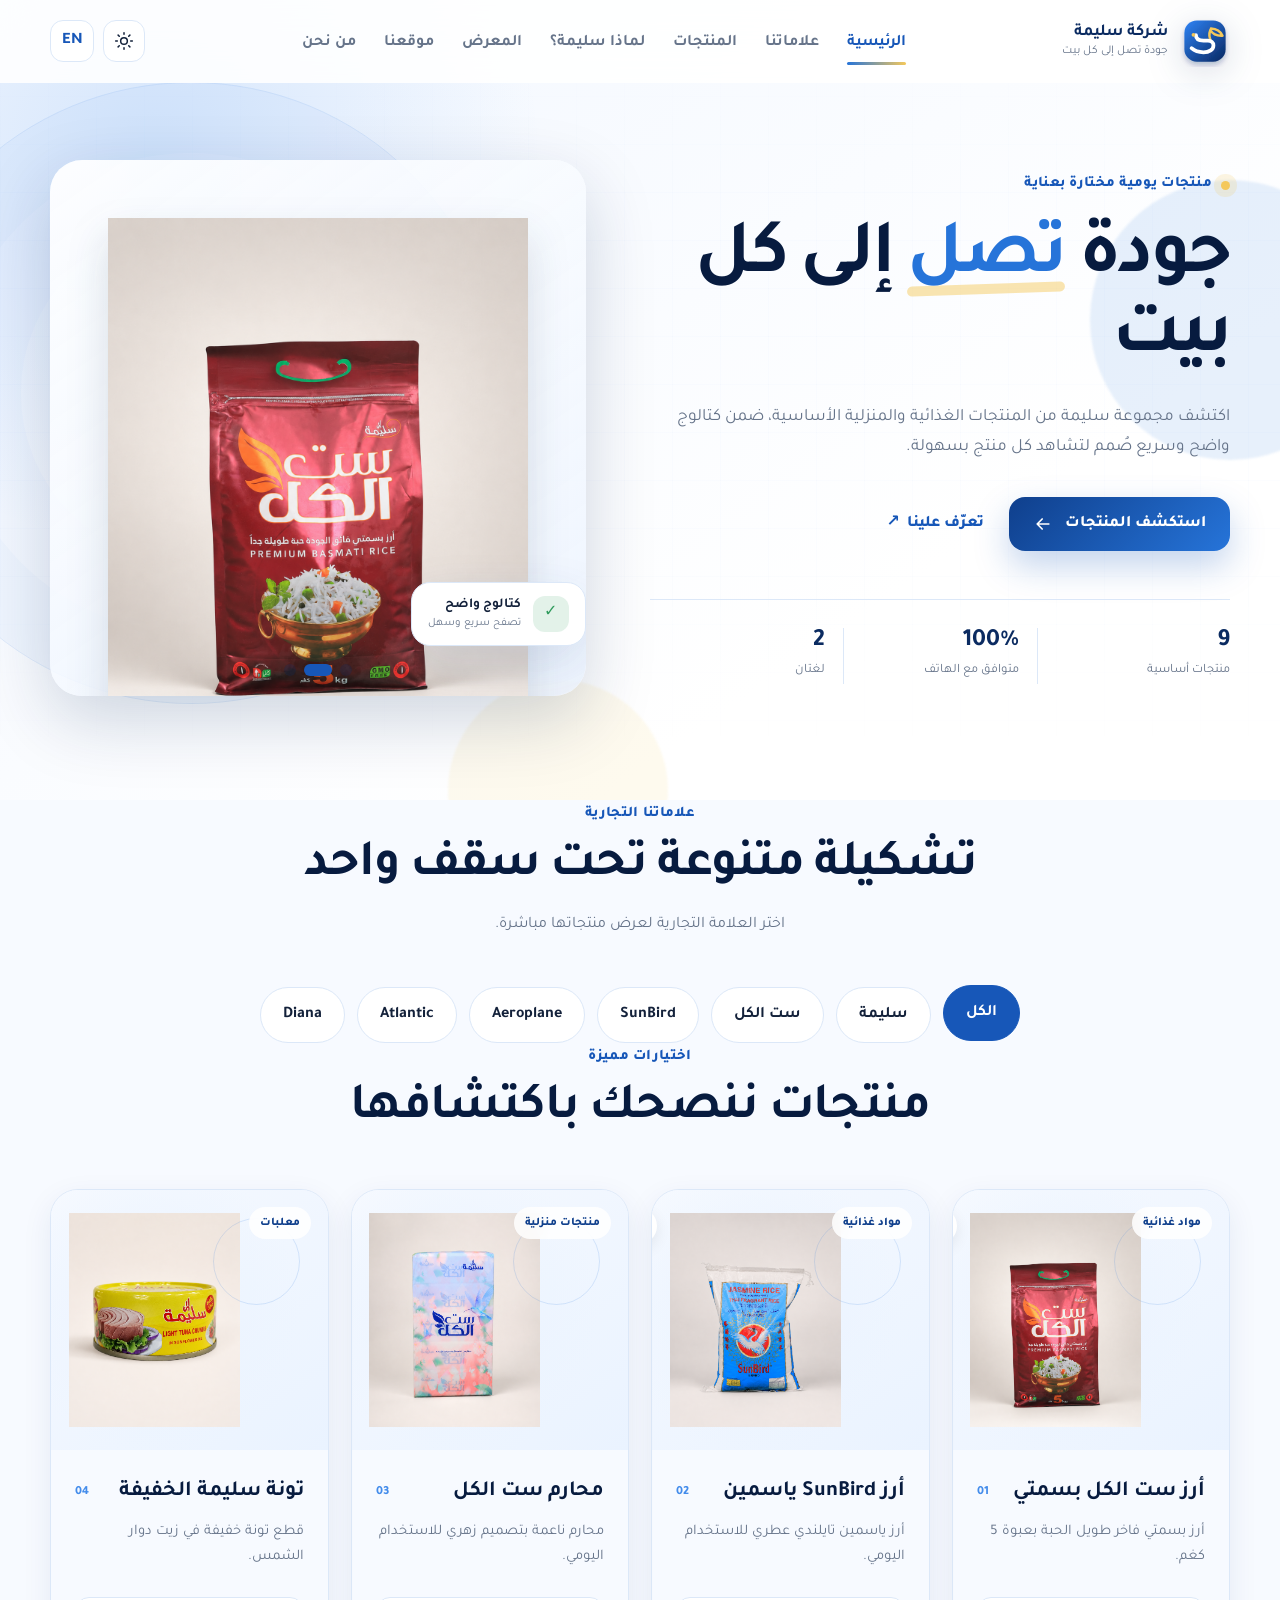
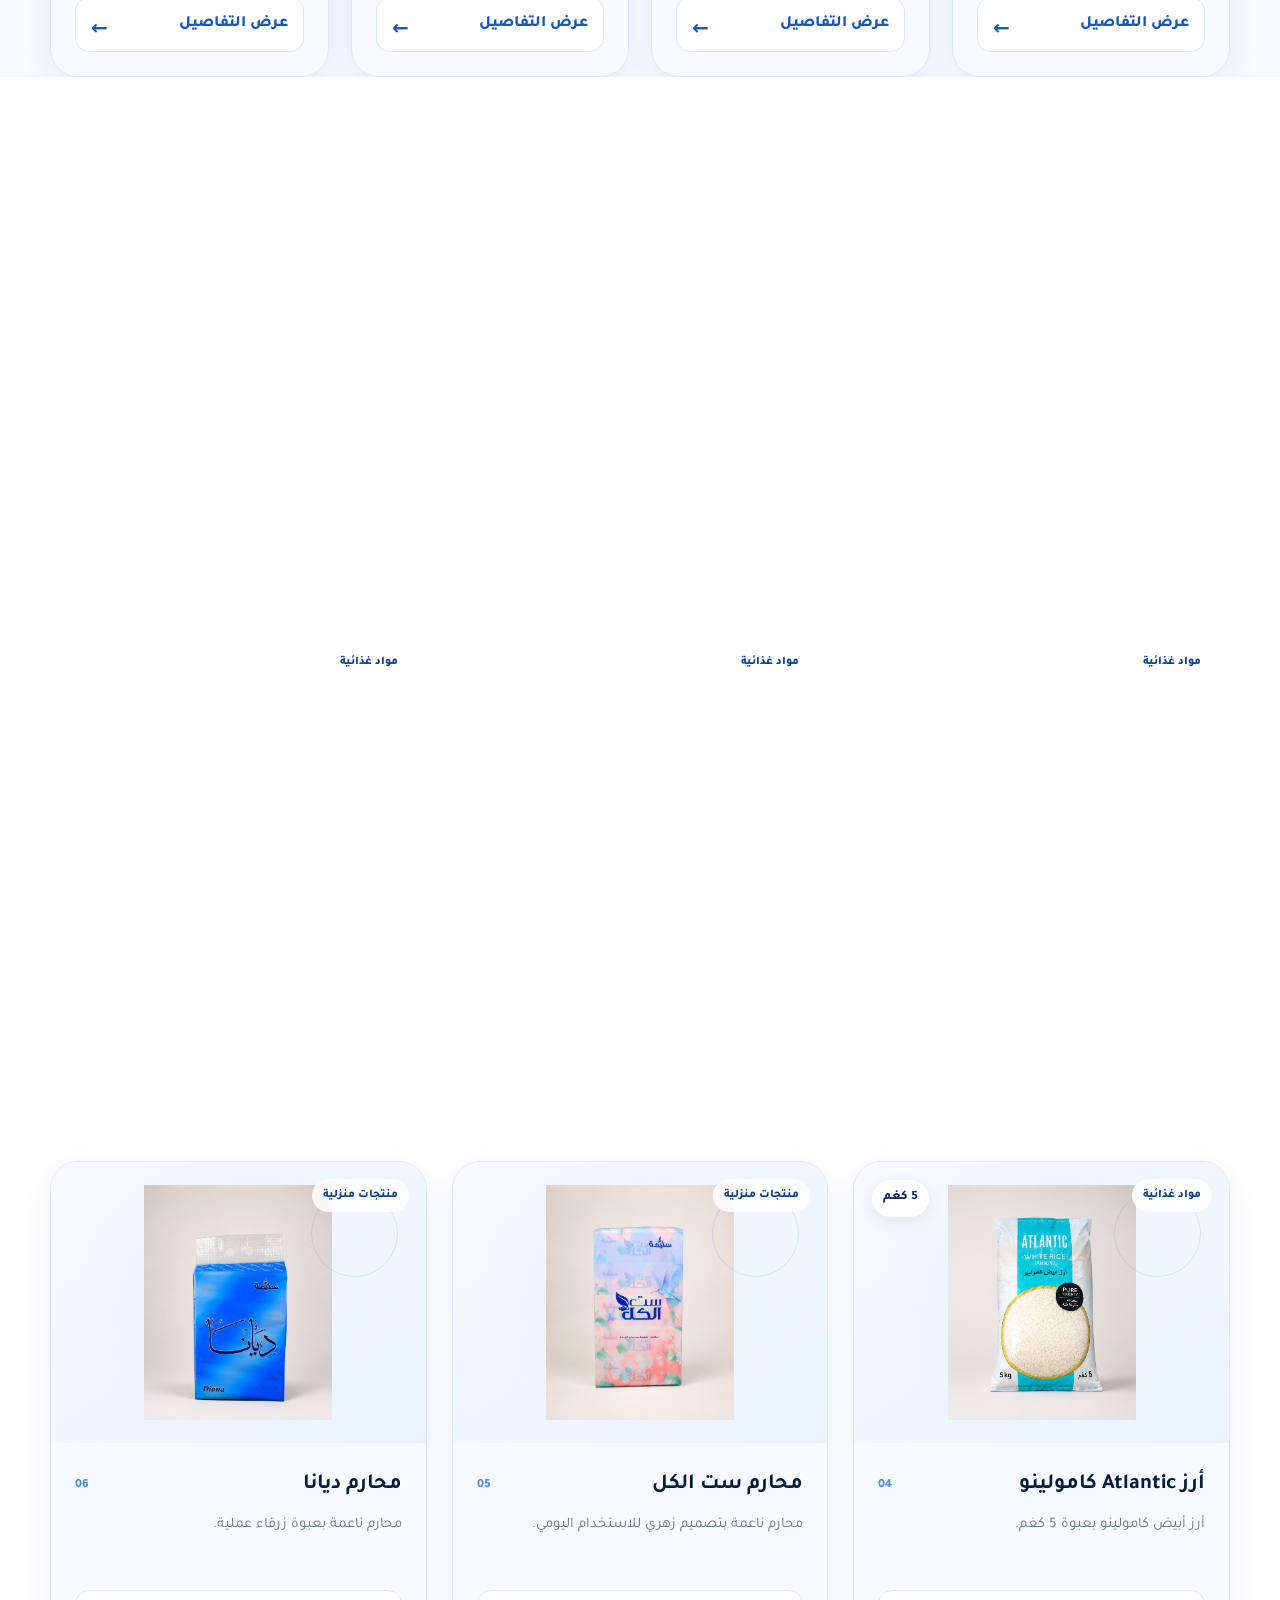
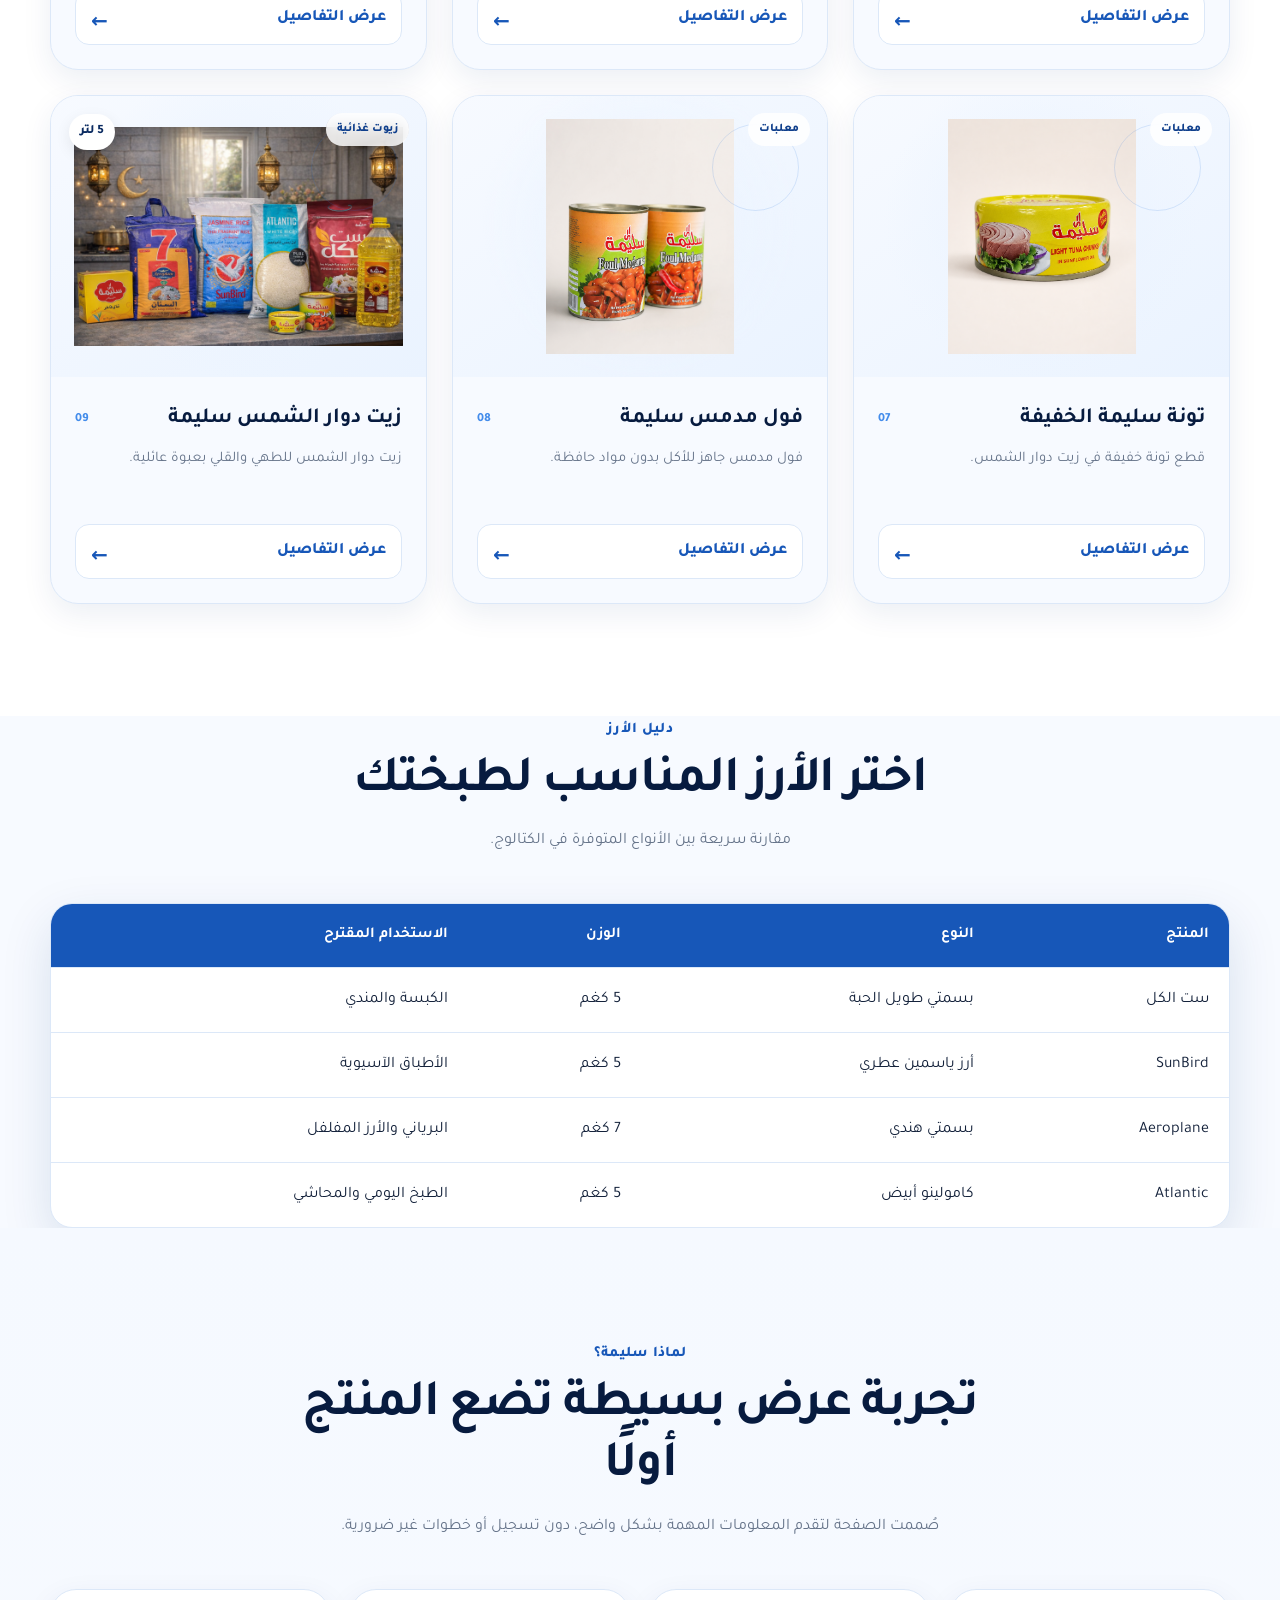
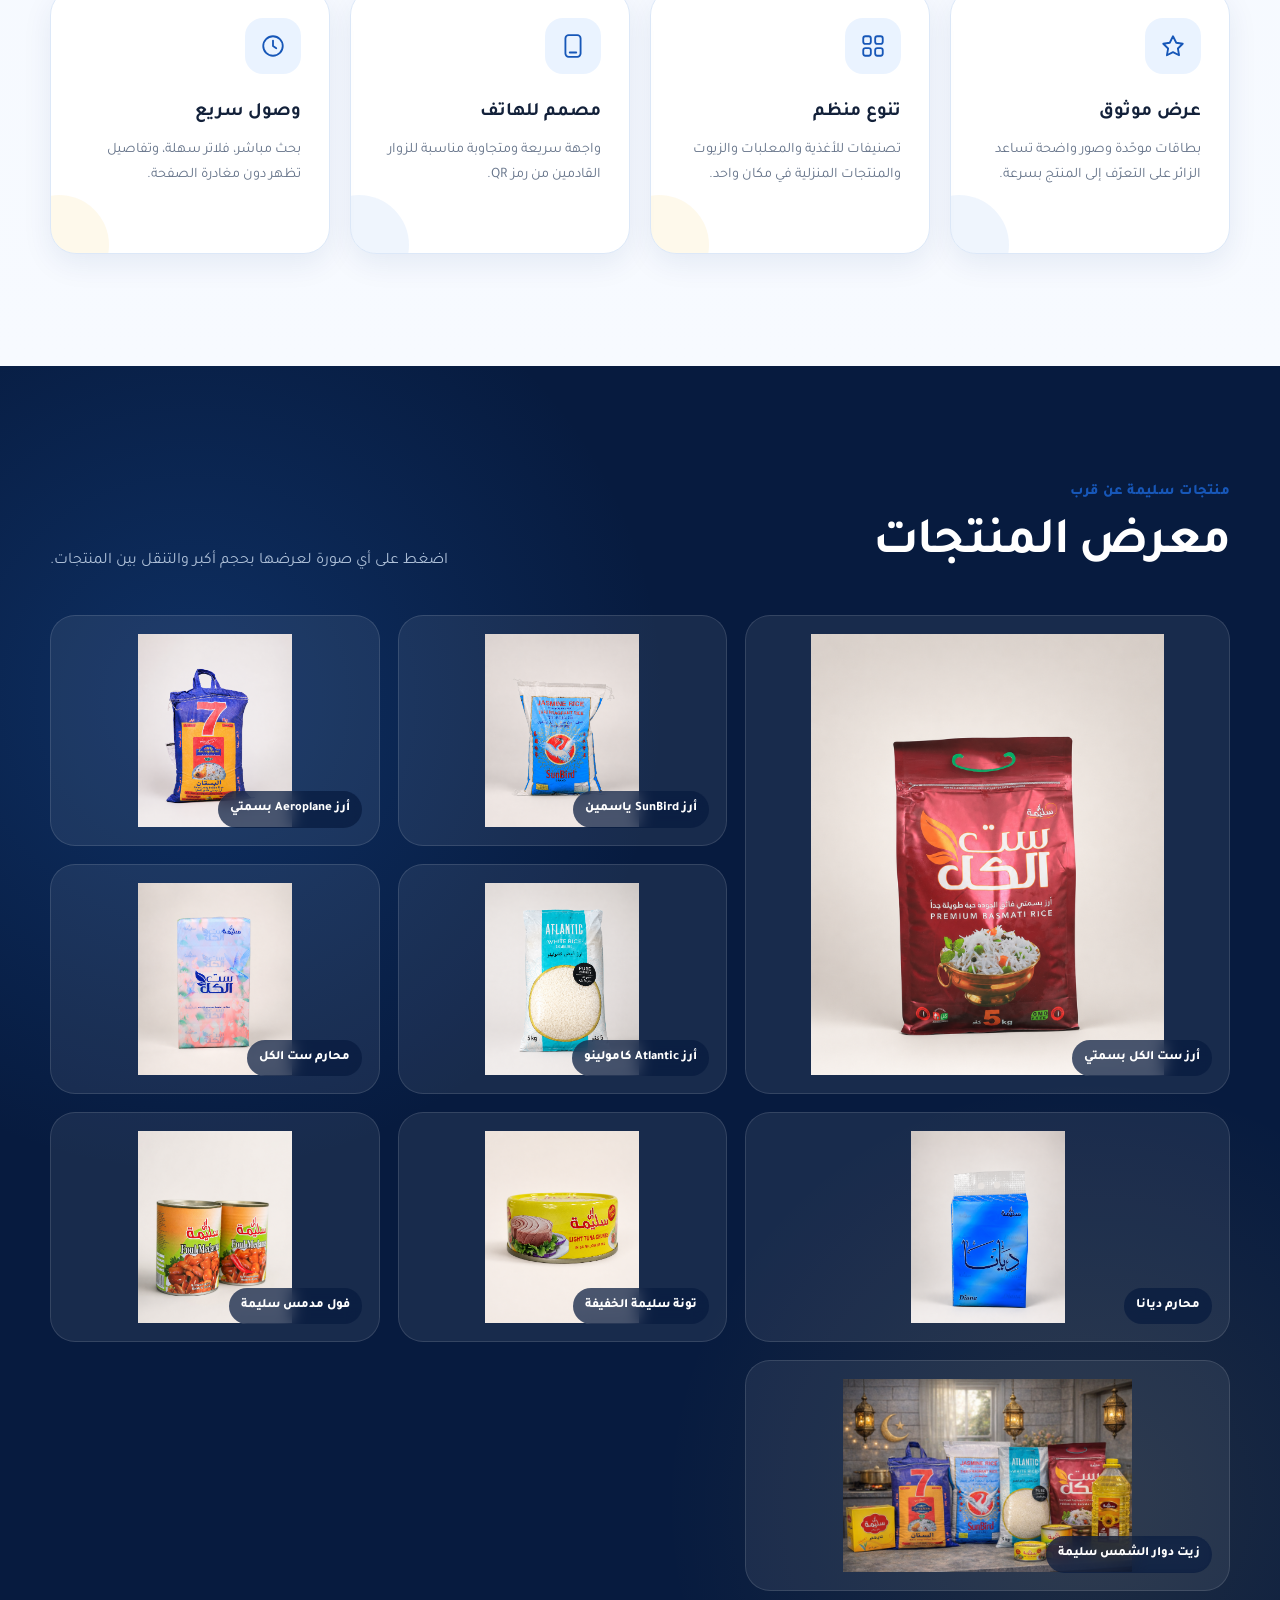
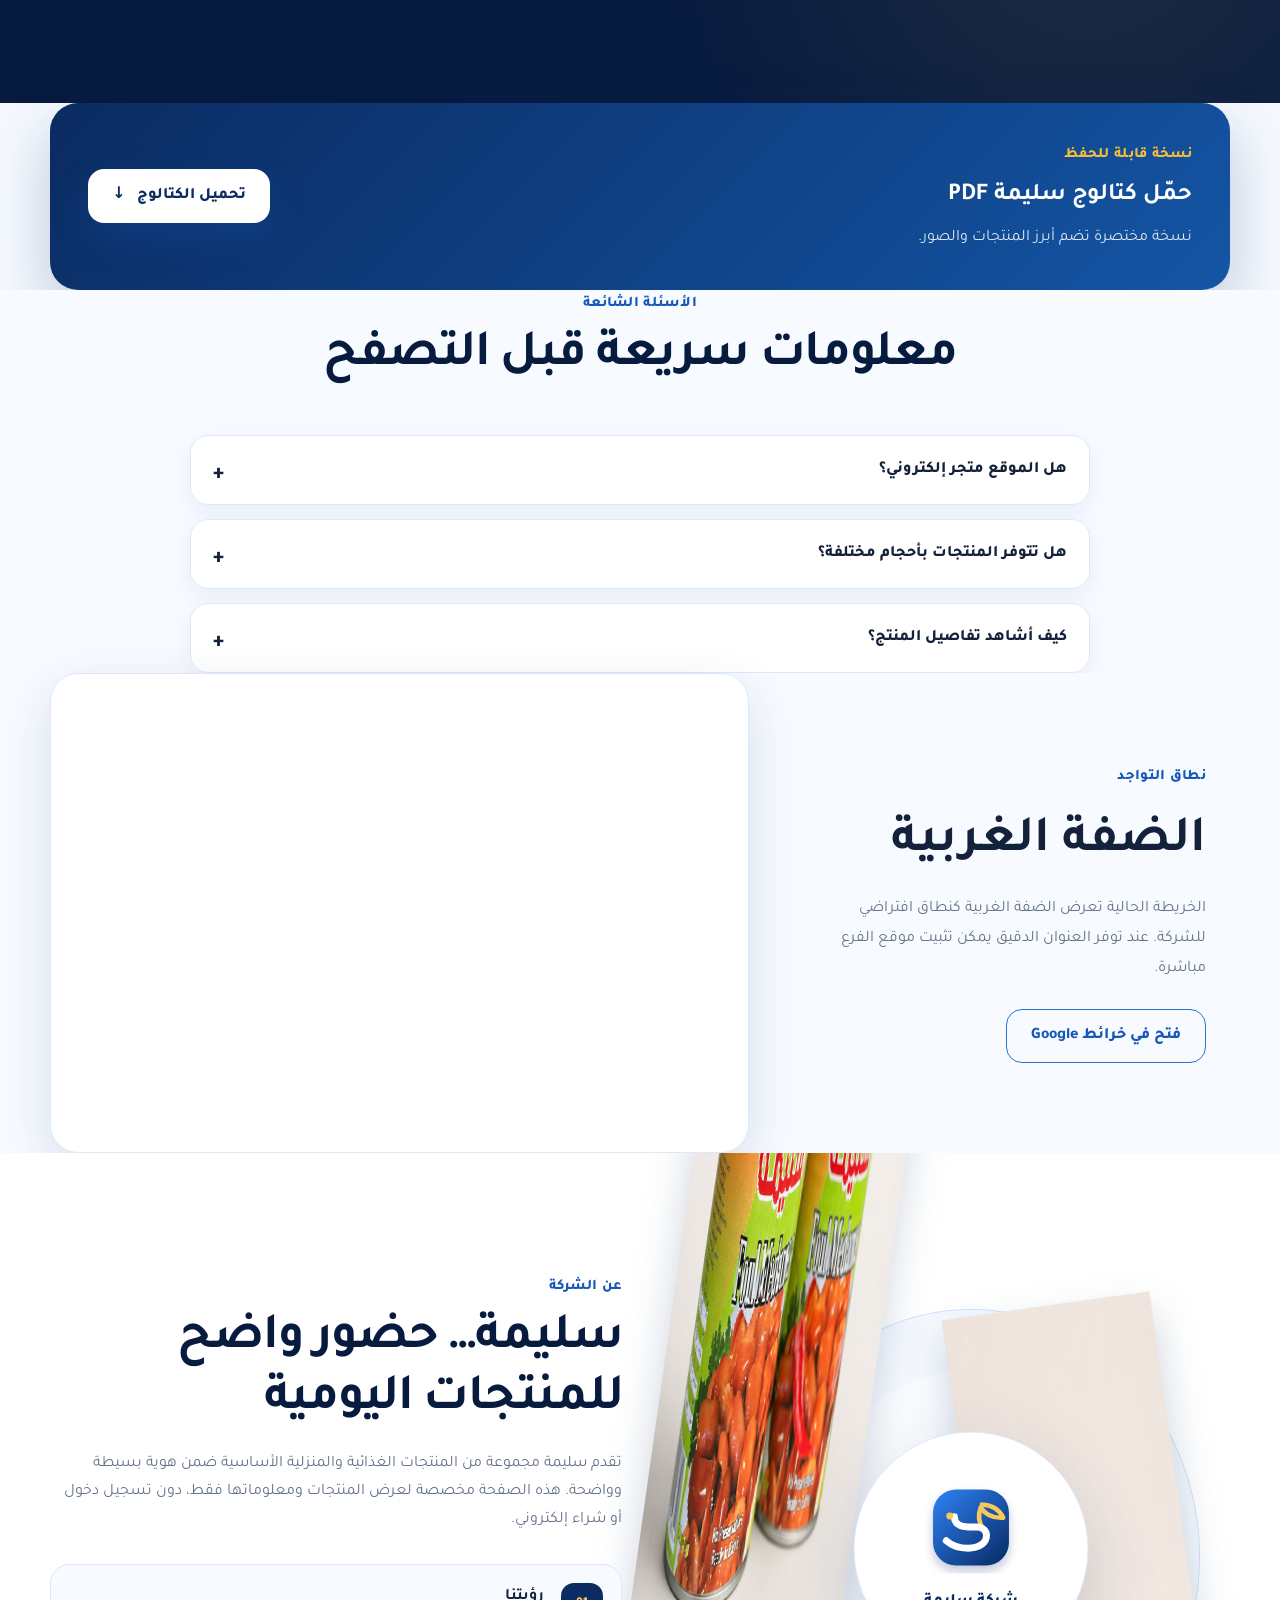
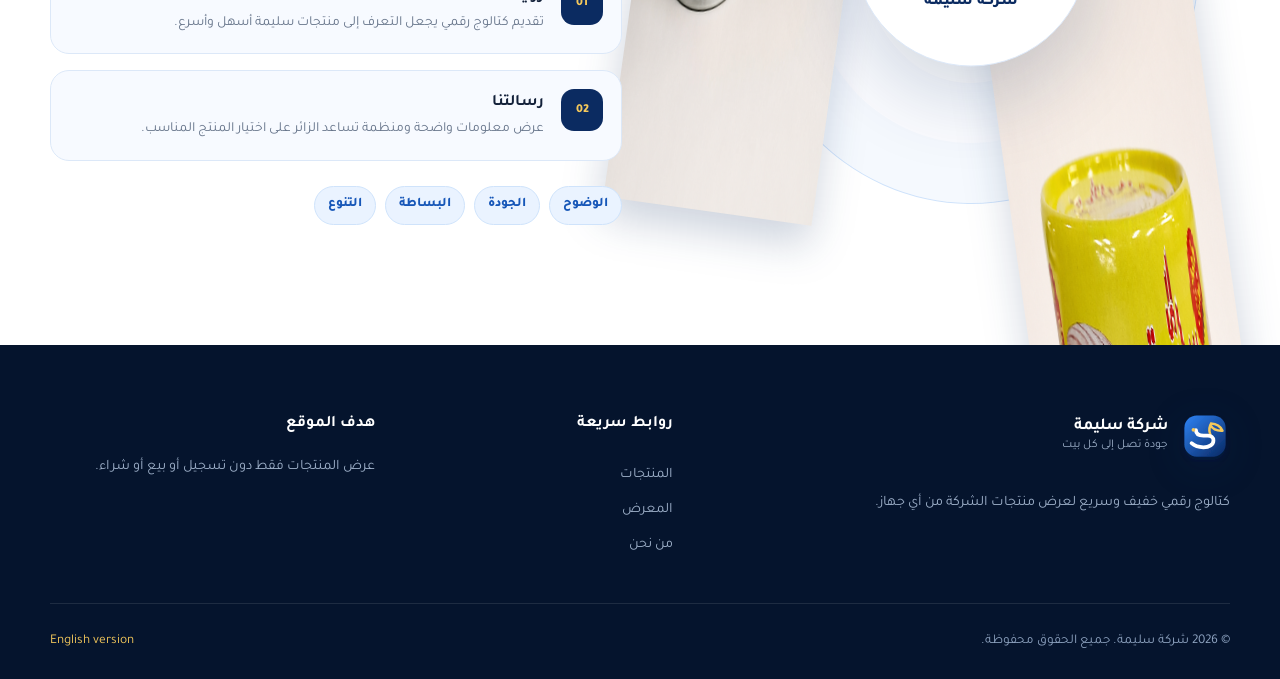
==== commit 11e06042: "Fix responsive layout and product image display" ====
--- a/index.html
+++ b/index.html
@@ -17,7 +17,7 @@
 </head>
 <body>
   <div class="loader" id="pageLoader" aria-hidden="true">
-    <img src="assets/logo.svg" alt="">
+    <img src="assets/logo.svg" alt="" width="92" height="92">
     <span></span>
   </div>
 
@@ -83,9 +83,9 @@
 
         <div class="hero-showcase hero-slider reveal" aria-label="مجموعة من منتجات سليمة">
           <div class="showcase-glow"></div>
-          <div class="hero-slide active"><img src="assets/products/real/all-products.png" alt="مجموعة منتجات سليمة"></div>
-          <div class="hero-slide"><img src="assets/products/real/set-elkol-rice.png" alt="أرز ست الكل"></div>
-          <div class="hero-slide"><img src="assets/products/real/tuna.png" alt="تونة سليمة"></div>
+          <div class="hero-slide active"><img src="assets/products/real/all-products.png" alt="مجموعة منتجات سليمة" width="1122" height="1402" fetchpriority="high"></div>
+          <div class="hero-slide"><img src="assets/products/real/set-elkol-rice.png" alt="أرز ست الكل" width="1122" height="1402"></div>
+          <div class="hero-slide"><img src="assets/products/real/tuna.png" alt="تونة سليمة" width="1122" height="1402"></div>
           <div class="slider-dots" id="sliderDots"><button class="active" aria-label="الشريحة 1"></button><button aria-label="الشريحة 2"></button><button aria-label="الشريحة 3"></button></div>
           <div class="quality-chip">
             <span class="quality-icon">✓</span>
@@ -196,9 +196,9 @@
     <section class="about-section section" id="about">
       <div class="container about-layout">
         <div class="about-visual reveal">
-          <div class="about-logo-card"><img src="assets/logo.svg" alt="شعار سليمة"><span data-i18n="company">شركة سليمة</span></div>
-          <img class="about-product product-a" src="assets/products/real/tuna.png" alt="ذرة سليمة">
-          <img class="about-product product-b" src="assets/products/real/beans.png" alt="فول سليمة">
+          <div class="about-logo-card"><img src="assets/logo.svg" alt="شعار سليمة" width="92" height="92" loading="lazy"><span data-i18n="company">شركة سليمة</span></div>
+          <img class="about-product product-a" src="assets/products/real/tuna.png" alt="تونة سليمة" width="1122" height="1402" loading="lazy">
+          <img class="about-product product-b" src="assets/products/real/beans.png" alt="فول سليمة" width="1122" height="1402" loading="lazy">
           <div class="about-ring"></div>
         </div>
 
--- a/css/style.css
+++ b/css/style.css
@@ -17,11 +17,14 @@
   --surface-soft: #f7faff;
   --text: #13213a;
   --muted: #66748a;
+  --text-muted: var(--muted);
+  --primary: var(--blue-700);
   --border: #dce8f8;
   --header-bg: rgba(255, 255, 255, .88);
   --shadow-sm: 0 10px 30px rgba(13, 53, 113, .08);
   --shadow-md: 0 18px 50px rgba(13, 53, 113, .13);
   --shadow-lg: 0 30px 80px rgba(8, 40, 91, .19);
+  --shadow: var(--shadow-md);
   --radius-sm: 14px;
   --radius-md: 22px;
   --radius-lg: 32px;
@@ -44,6 +47,7 @@
 }
 
 html { scroll-behavior: smooth; scroll-padding-top: 92px; }
+html, body { max-width: 100%; }
 body {
   min-height: 100vh;
   overflow-x: hidden;
@@ -55,6 +59,7 @@
 }
 body.modal-open { overflow: hidden; }
 img { display: block; max-width: 100%; }
+iframe, table { max-width: 100%; }
 button, input { font: inherit; }
 button, a { -webkit-tap-highlight-color: transparent; }
 a { color: inherit; text-decoration: none; }
@@ -102,13 +107,14 @@
 .menu-btn.active span:nth-child(2) { opacity: 0; }
 .menu-btn.active span:nth-child(3) { transform: translateY(-6px) rotate(-45deg); }
 
-.hero { min-height: 800px; padding: 145px 0 88px; display: flex; align-items: center; overflow: hidden; background: radial-gradient(circle at 12% 20%, rgba(67,140,235,.18), transparent 30%), linear-gradient(145deg, var(--blue-50) 20%, var(--surface) 72%); }
+.hero { min-height: min(800px, 100svh); padding: 128px 0 72px; display: flex; align-items: center; overflow: hidden; background: radial-gradient(circle at 12% 20%, rgba(67,140,235,.18), transparent 30%), linear-gradient(145deg, var(--blue-50) 20%, var(--surface) 72%); }
 .hero::after { content: ""; position: absolute; inset-inline-end: -120px; top: 82px; width: 620px; height: 620px; border: 1px solid rgba(38,116,217,.12); border-radius: 50%; box-shadow: inset 0 0 0 70px rgba(38,116,217,.025), inset 0 0 0 140px rgba(38,116,217,.018); }
 .hero-orb { position: absolute; border-radius: 50%; filter: blur(1px); pointer-events: none; }
 .orb-one { width: 280px; height: 280px; inset-inline-start: -90px; top: 180px; background: rgba(38,116,217,.11); }
 .orb-two { width: 220px; height: 220px; inset-inline-end: 35%; bottom: -100px; background: rgba(244,200,91,.1); }
 .hero-grid-pattern { position: absolute; inset: 0; opacity: .28; background-image: linear-gradient(rgba(38,116,217,.05) 1px, transparent 1px), linear-gradient(90deg, rgba(38,116,217,.05) 1px, transparent 1px); background-size: 48px 48px; mask-image: linear-gradient(to bottom, transparent, #000 25%, #000 70%, transparent); }
-.hero-layout { position: relative; z-index: 2; display: grid; grid-template-columns: 1.04fr .96fr; align-items: center; gap: 70px; }
+.hero-layout { position: relative; z-index: 2; display: grid; grid-template-columns: minmax(0, 1.04fr) minmax(380px, .96fr); align-items: center; gap: clamp(32px, 5vw, 70px); }
+.hero-copy, .hero-showcase { min-width: 0; }
 .eyebrow, .section-kicker { display: inline-flex; align-items: center; gap: 9px; color: var(--blue-700); font-size: .92rem; font-weight: 800; letter-spacing: .02em; }
 html[data-theme="dark"] .eyebrow, html[data-theme="dark"] .section-kicker { color: #78aef5; }
 .eyebrow-dot { width: 9px; height: 9px; border-radius: 50%; background: var(--gold); box-shadow: 0 0 0 7px rgba(244,200,91,.18); }
@@ -133,7 +139,7 @@
 html[data-theme="dark"] .hero-stats strong { color: #fff; }
 .hero-stats span { color: var(--muted); font-size: .8rem; }
 
-.hero-showcase { position: relative; min-height: 570px; }
+.hero-showcase { position: relative; min-height: 0; }
 .showcase-glow { position: absolute; top: 50%; inset-inline-start: 50%; width: 390px; height: 390px; border-radius: 50%; background: radial-gradient(circle, rgba(38,116,217,.26), rgba(38,116,217,0) 68%); transform: translate(50%, -50%); }
 html[dir="ltr"] .showcase-glow { transform: translate(-50%, -50%); }
 .showcase-card { position: absolute; overflow: hidden; border: 1px solid rgba(255,255,255,.62); background: rgba(255,255,255,.7); box-shadow: var(--shadow-lg); backdrop-filter: blur(16px); }
@@ -174,9 +180,9 @@
 .products-grid { display: grid; grid-template-columns: repeat(3, 1fr); gap: 25px; }
 .product-card { position: relative; overflow: hidden; border: 1px solid var(--border); border-radius: 28px; background: var(--surface-soft); box-shadow: var(--shadow-sm); transition: transform var(--transition), box-shadow var(--transition), border-color var(--transition); }
 .product-card:hover { transform: translateY(-8px); border-color: rgba(38,116,217,.4); box-shadow: var(--shadow-md); }
-.product-media { position: relative; height: 300px; overflow: hidden; background: radial-gradient(circle at 50% 45%, var(--blue-100), transparent 65%), linear-gradient(145deg, var(--surface-soft), var(--blue-100)); }
+.product-media { position: relative; height: auto; aspect-ratio: 4 / 3; min-height: 260px; overflow: hidden; background: radial-gradient(circle at 50% 45%, var(--blue-100), transparent 65%), linear-gradient(145deg, var(--surface-soft), var(--blue-100)); }
 .product-media::before { content: ""; position: absolute; top: 28px; inset-inline-start: 28px; width: 85px; height: 85px; border-radius: 50%; border: 1px solid rgba(38,116,217,.15); }
-.product-media img { width: 100%; height: 100%; padding: 23px; object-fit: contain; transition: transform .35s ease; }
+.product-media img { width: 100%; height: 100%; max-width: 100%; max-height: 100%; padding: clamp(16px, 2vw, 23px); object-fit: contain; object-position: center; transition: transform .35s ease; }
 .product-card:hover .product-media img { transform: scale(1.06) translateY(-4px); }
 .product-category { position: absolute; top: 17px; inset-inline-start: 17px; z-index: 2; padding: 6px 11px; border-radius: 999px; background: rgba(255,255,255,.84); color: var(--blue-800); font-size: .73rem; font-weight: 800; backdrop-filter: blur(8px); }
 html[data-theme="dark"] .product-category { background: rgba(7,27,63,.82); color: #9dc6ff; }
@@ -213,10 +219,10 @@
 .gallery-header { position: relative; z-index: 2; display: flex; align-items: end; justify-content: space-between; gap: 45px; margin-bottom: 40px; }
 .gallery-header h2 { color: #fff; }
 .gallery-header p { max-width: 470px; color: #aec0d8; }
-.gallery-grid { position: relative; z-index: 2; display: grid; grid-template-columns: 1.25fr .85fr .85fr; grid-template-rows: 250px 250px; gap: 18px; }
+.gallery-grid { position: relative; z-index: 2; display: grid; grid-template-columns: 1.25fr .85fr .85fr; grid-auto-rows: clamp(210px, 18vw, 250px); gap: 18px; }
 .gallery-item { position: relative; overflow: hidden; border: 1px solid rgba(255,255,255,.12); border-radius: 25px; background: rgba(255,255,255,.07); cursor: zoom-in; }
 .gallery-item:first-child { grid-row: 1 / 3; }
-.gallery-item img { width: 100%; height: 100%; padding: 18px; object-fit: contain; transition: transform .4s ease; }
+.gallery-item img { width: 100%; height: 100%; max-width: 100%; max-height: 100%; padding: 18px; object-fit: contain; object-position: center; transition: transform .4s ease; }
 .gallery-item::after { content: "↗"; position: absolute; inset-inline-end: 16px; bottom: 16px; width: 42px; height: 42px; display: grid; place-items: center; border-radius: 14px; background: rgba(255,255,255,.92); color: var(--blue-900); opacity: 0; transform: translateY(8px); transition: all var(--transition); }
 .gallery-item:hover img { transform: scale(1.06); }
 .gallery-item:hover::after { opacity: 1; transform: translateY(0); }
@@ -265,7 +271,7 @@
 .product-modal::backdrop, .lightbox::backdrop { background: rgba(2, 11, 27, .78); backdrop-filter: blur(8px); }
 .modal-shell { display: grid; grid-template-columns: .9fr 1.1fr; min-height: 570px; }
 .modal-image-wrap { display: grid; place-items: center; padding: 40px; background: radial-gradient(circle, var(--blue-100), var(--surface-soft) 70%); }
-.modal-image-wrap img { width: 100%; max-height: 470px; object-fit: contain; }
+.modal-image-wrap img { width: 100%; height: auto; max-width: 420px; max-height: 470px; object-fit: contain; object-position: center; }
 .modal-content { position: relative; padding: 58px 50px 42px; }
 .modal-close { position: absolute; top: 17px; inset-inline-end: 17px; z-index: 3; width: 42px; height: 42px; border: 1px solid var(--border); border-radius: 13px; background: var(--surface); color: var(--muted); cursor: pointer; font-size: 1.8rem; line-height: 1; }
 .modal-category { display: inline-flex; padding: 5px 11px; border-radius: 999px; background: var(--blue-100); color: var(--blue-700); font-size: .78rem; font-weight: 800; }
@@ -302,6 +308,7 @@
   .main-nav { gap: 18px; }
   .main-nav a { font-size: .88rem; }
   .hero-layout { gap: 30px; }
+  .hero-copy h1 { font-size: clamp(2.9rem, 6vw, 4.8rem); }
   .main-pack { inset-inline-start: 7%; width: 300px; }
   .pack-one { inset-inline-end: -5%; }
   .features-grid { grid-template-columns: repeat(2, 1fr); }
@@ -317,14 +324,14 @@
   .main-nav a::after { display: none; }
   .main-nav a.active { background: var(--blue-100); }
   .hero { min-height: auto; padding: 130px 0 75px; }
-  .hero-layout { grid-template-columns: 1fr; }
+  .hero-layout { grid-template-columns: minmax(0, 1fr); }
   .hero-copy { text-align: center; }
   .hero-copy > p { margin-inline: auto; }
   .hero-actions, .hero-stats { justify-content: center; margin-inline: auto; }
   .hero-showcase { width: min(570px, 100%); margin: 0 auto; }
   .products-grid { grid-template-columns: repeat(2, 1fr); }
   .gallery-header { align-items: flex-start; flex-direction: column; gap: 12px; }
-  .gallery-grid { grid-template-columns: 1fr 1fr; grid-template-rows: 330px 220px 220px; }
+  .gallery-grid { grid-template-columns: 1fr 1fr; grid-auto-rows: clamp(190px, 29vw, 260px); }
   .gallery-item:first-child { grid-column: 1 / 3; grid-row: auto; }
   .about-layout { grid-template-columns: 1fr; }
   .about-visual { width: min(590px, 100%); margin: auto; order: 2; }
@@ -347,7 +354,7 @@
   .hero-stats { grid-template-columns: 1fr; gap: 14px; width: 100%; }
   .hero-stats div { padding: 0 0 14px; border-inline-end: 0; border-bottom: 1px solid var(--border); }
   .hero-stats div:last-child { border-bottom: 0; }
-  .hero-showcase { min-height: 430px; }
+  .hero-showcase { min-height: 0; }
   .main-pack { inset-inline-start: 8%; top: 40px; width: 245px; height: 350px; border-radius: 34px; }
   .pack-one, .pack-two { width: 130px; height: 160px; border-radius: 23px; }
   .pack-one { top: 16px; }
@@ -358,8 +365,9 @@
   .filter-list { flex-wrap: nowrap; justify-content: flex-start; width: 100%; padding-bottom: 7px; overflow-x: auto; scrollbar-width: thin; }
   .filter-btn { flex: 0 0 auto; }
   .products-grid, .features-grid { grid-template-columns: 1fr; }
-  .product-media { height: 290px; }
-  .gallery-grid { grid-template-columns: 1fr 1fr; grid-template-rows: 260px 190px 190px; gap: 10px; }
+  .product-media { min-height: 250px; }
+  .gallery-grid { grid-template-columns: 1fr; grid-auto-rows: minmax(230px, 72vw); gap: 10px; }
+  .gallery-item:first-child { grid-column: auto; grid-row: auto; }
   .gallery-item { border-radius: 18px; }
   .gallery-item img { padding: 8px; }
   .about-visual { min-height: 400px; }
@@ -375,7 +383,7 @@
   .modal-image-wrap img { max-height: 245px; }
   .modal-content { padding: 35px 22px 28px; }
   .modal-content h2 { font-size: 1.8rem; }
-  .product-modal { border-radius: 23px; }
+  .product-modal { width: calc(100% - 16px); max-height: calc(100dvh - 16px); border-radius: 23px; }
   .lightbox figure { padding: 55px 40px 25px; }
   .lightbox-arrow { width: 38px; height: 52px; }
   .lightbox-arrow.prev { inset-inline-start: 6px; }
@@ -389,12 +397,12 @@
 }
 
 /* Expanded catalog sections */
-.hero-slider{min-height:520px;overflow:hidden;border-radius:32px;background:linear-gradient(145deg,rgba(255,255,255,.92),rgba(235,243,255,.82));box-shadow:0 24px 70px rgba(8,33,76,.18)}
-.hero-slide{position:absolute;inset:22px;display:grid;place-items:center;opacity:0;transform:translateX(24px) scale(.98);transition:.7s ease;pointer-events:none}
+.hero-slider{height:auto;aspect-ratio:1 / 1;max-height:560px;min-height:380px;overflow:hidden;border-radius:32px;background:linear-gradient(145deg,rgba(255,255,255,.92),rgba(235,243,255,.82));box-shadow:0 24px 70px rgba(8,33,76,.18)}
+.hero-slide{position:absolute;inset:clamp(28px,5vw,58px);bottom:clamp(54px,6vw,70px);display:grid;place-items:center;opacity:0;transform:translateX(24px) scale(.98);transition:opacity .45s ease,transform .45s ease;pointer-events:none}
 .hero-slide.active{opacity:1;transform:none}
-.hero-slide img{width:100%;height:100%;object-fit:contain;filter:drop-shadow(0 20px 20px rgba(12,38,75,.15))}
+.hero-slide img{width:auto;height:auto;max-width:100%;max-height:100%;object-fit:contain;object-position:center;filter:drop-shadow(0 20px 20px rgba(12,38,75,.15))}
 .slider-dots{position:absolute;bottom:20px;left:50%;transform:translateX(-50%);display:flex;gap:8px;z-index:5}
-.slider-dots button{width:9px;height:9px;border:0;border-radius:99px;background:rgba(11,43,97,.25);padding:0;transition:.3s}
+.slider-dots button{width:12px;height:12px;min-width:12px;border:0;border-radius:99px;background:rgba(11,43,97,.25);padding:0;cursor:pointer;transition:.3s}
 .slider-dots button.active{width:28px;background:var(--primary)}
 .brands-section,.featured-section,.compare-section,.faq-section,.location-section{background:var(--surface-soft)}
 .brand-filter-grid{display:flex;flex-wrap:wrap;justify-content:center;gap:12px}
@@ -411,6 +419,7 @@
 .faq-list{max-width:900px;margin:auto;display:grid;gap:14px}.faq-list details{background:var(--surface);border:1px solid var(--border);border-radius:18px;padding:0 22px;box-shadow:0 8px 24px rgba(11,43,97,.06)}
 .faq-list summary{cursor:pointer;font-weight:800;padding:20px 0;list-style:none}.faq-list summary::-webkit-details-marker{display:none}.faq-list summary::after{content:"+";float:inline-end;font-size:1.4rem}.faq-list details[open] summary::after{content:"−"}.faq-list p{padding:0 0 20px;color:var(--text-muted)}
 .location-layout{display:grid;grid-template-columns:.78fr 1.22fr;gap:34px;align-items:center}.location-copy{padding:24px}.location-copy h2{font-size:clamp(2rem,4vw,3.5rem);margin:.4rem 0}.location-copy p{color:var(--text-muted);line-height:1.9;margin-bottom:24px}
-.map-wrap{height:480px;border-radius:28px;overflow:hidden;border:1px solid var(--border);box-shadow:var(--shadow);background:var(--surface)}.map-wrap iframe{width:100%;height:100%;border:0}
+.map-wrap{height:clamp(360px,42vw,480px);max-width:100%;border-radius:28px;overflow:hidden;border:1px solid var(--border);box-shadow:var(--shadow);background:var(--surface)}.map-wrap iframe{display:block;width:100%;height:100%;border:0}
 @media(max-width:1050px){.featured-products{grid-template-columns:repeat(2,1fr)}}
-@media(max-width:760px){.hero-slider{min-height:390px}.featured-products{grid-template-columns:1fr}.catalog-banner{align-items:flex-start;flex-direction:column;padding:28px}.location-layout{grid-template-columns:1fr}.map-wrap{height:380px}.brand-filter-grid{justify-content:flex-start;overflow:auto;flex-wrap:nowrap;padding-bottom:8px}.brand-pill{white-space:nowrap}}
+@media(max-width:760px){.hero-slider{width:min(100%,520px);min-height:0;max-height:none;aspect-ratio:1 / 1}.featured-products{grid-template-columns:1fr}.catalog-banner{align-items:flex-start;flex-direction:column;padding:28px}.location-layout{grid-template-columns:1fr}.map-wrap{height:clamp(300px,80vw,380px)}.brand-filter-grid{justify-content:flex-start;overflow:auto;flex-wrap:nowrap;padding-bottom:8px}.brand-pill{white-space:nowrap}}
+@media(max-width:430px){.brand-copy small{display:none}.hero{padding-bottom:58px}.hero-copy h1{font-size:clamp(2.35rem,12vw,3.2rem)}.hero-slide{inset:24px 20px 56px}.quality-chip{inset-inline-start:10px;max-width:calc(100% - 20px)}.catalog-banner{padding:24px 20px}.comparison-table th,.comparison-table td{padding:14px 16px}.lightbox{width:calc(100% - 12px);height:calc(100dvh - 12px)}}
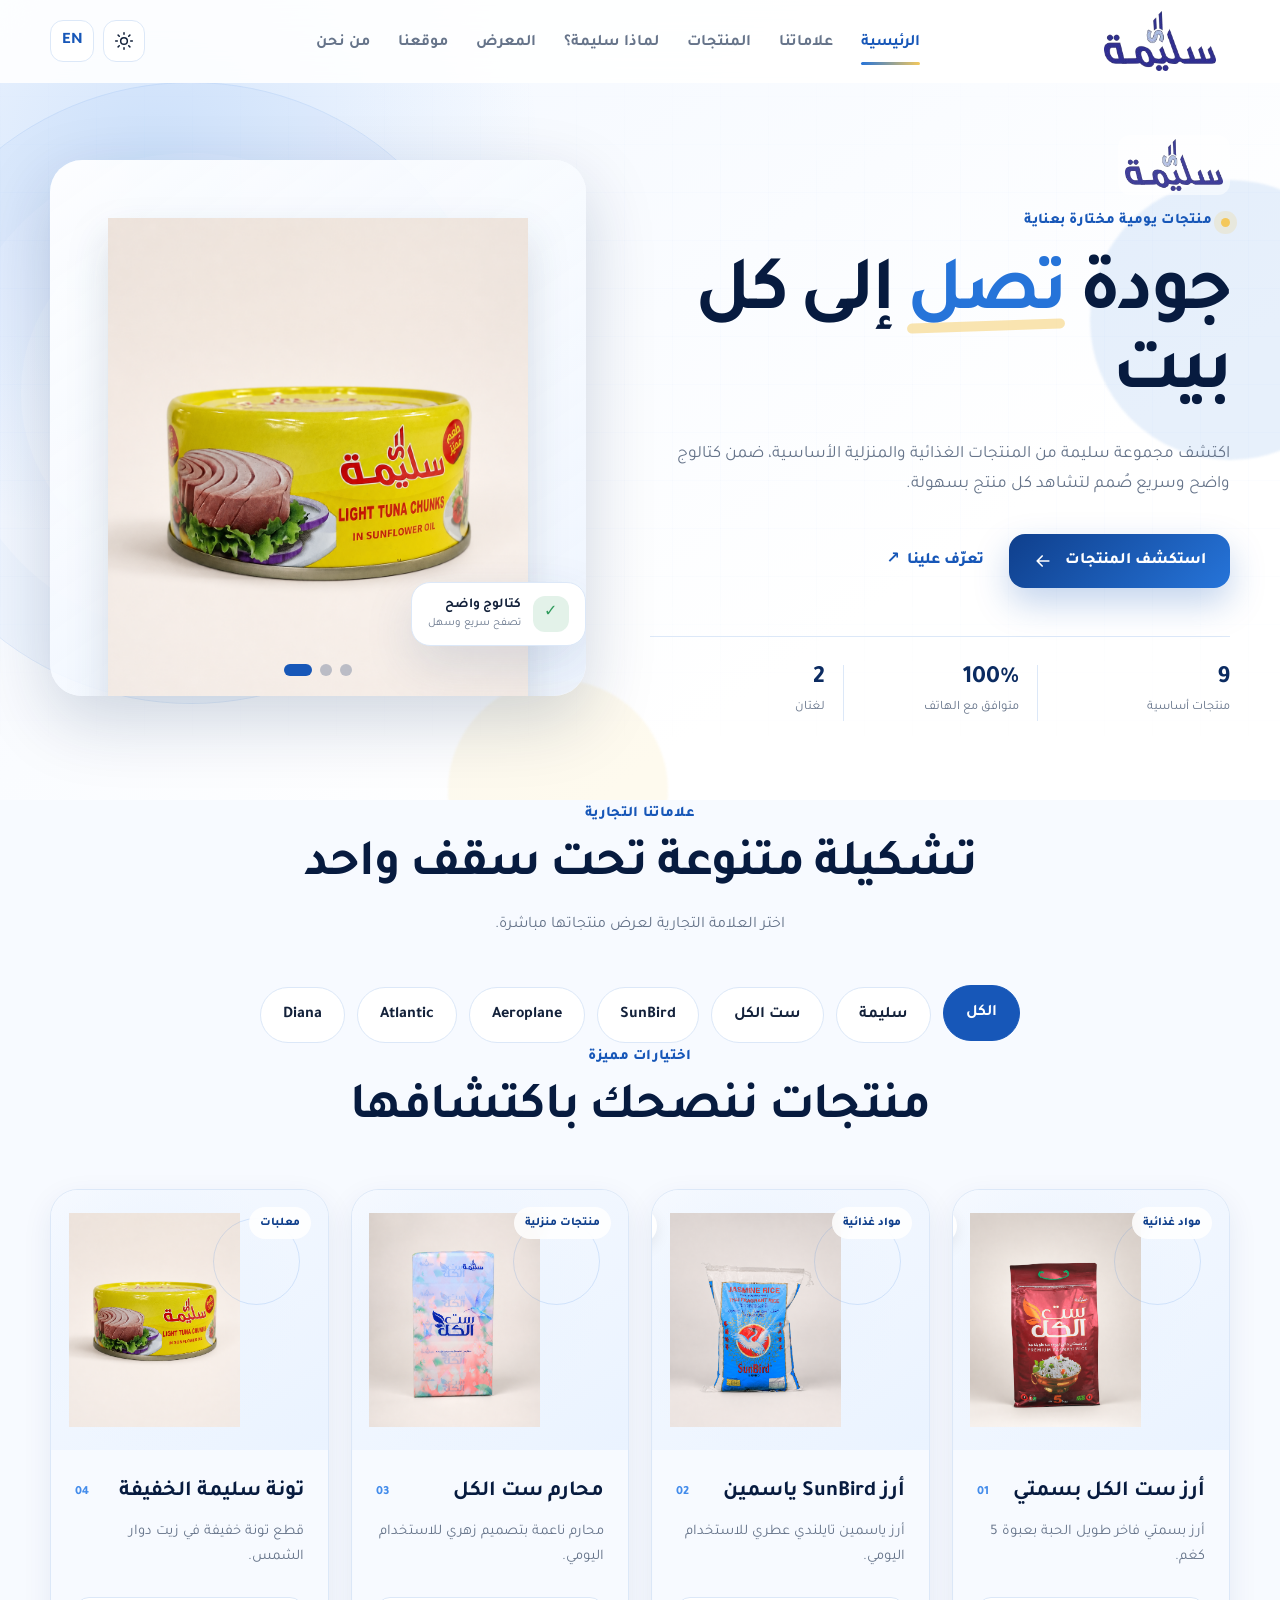
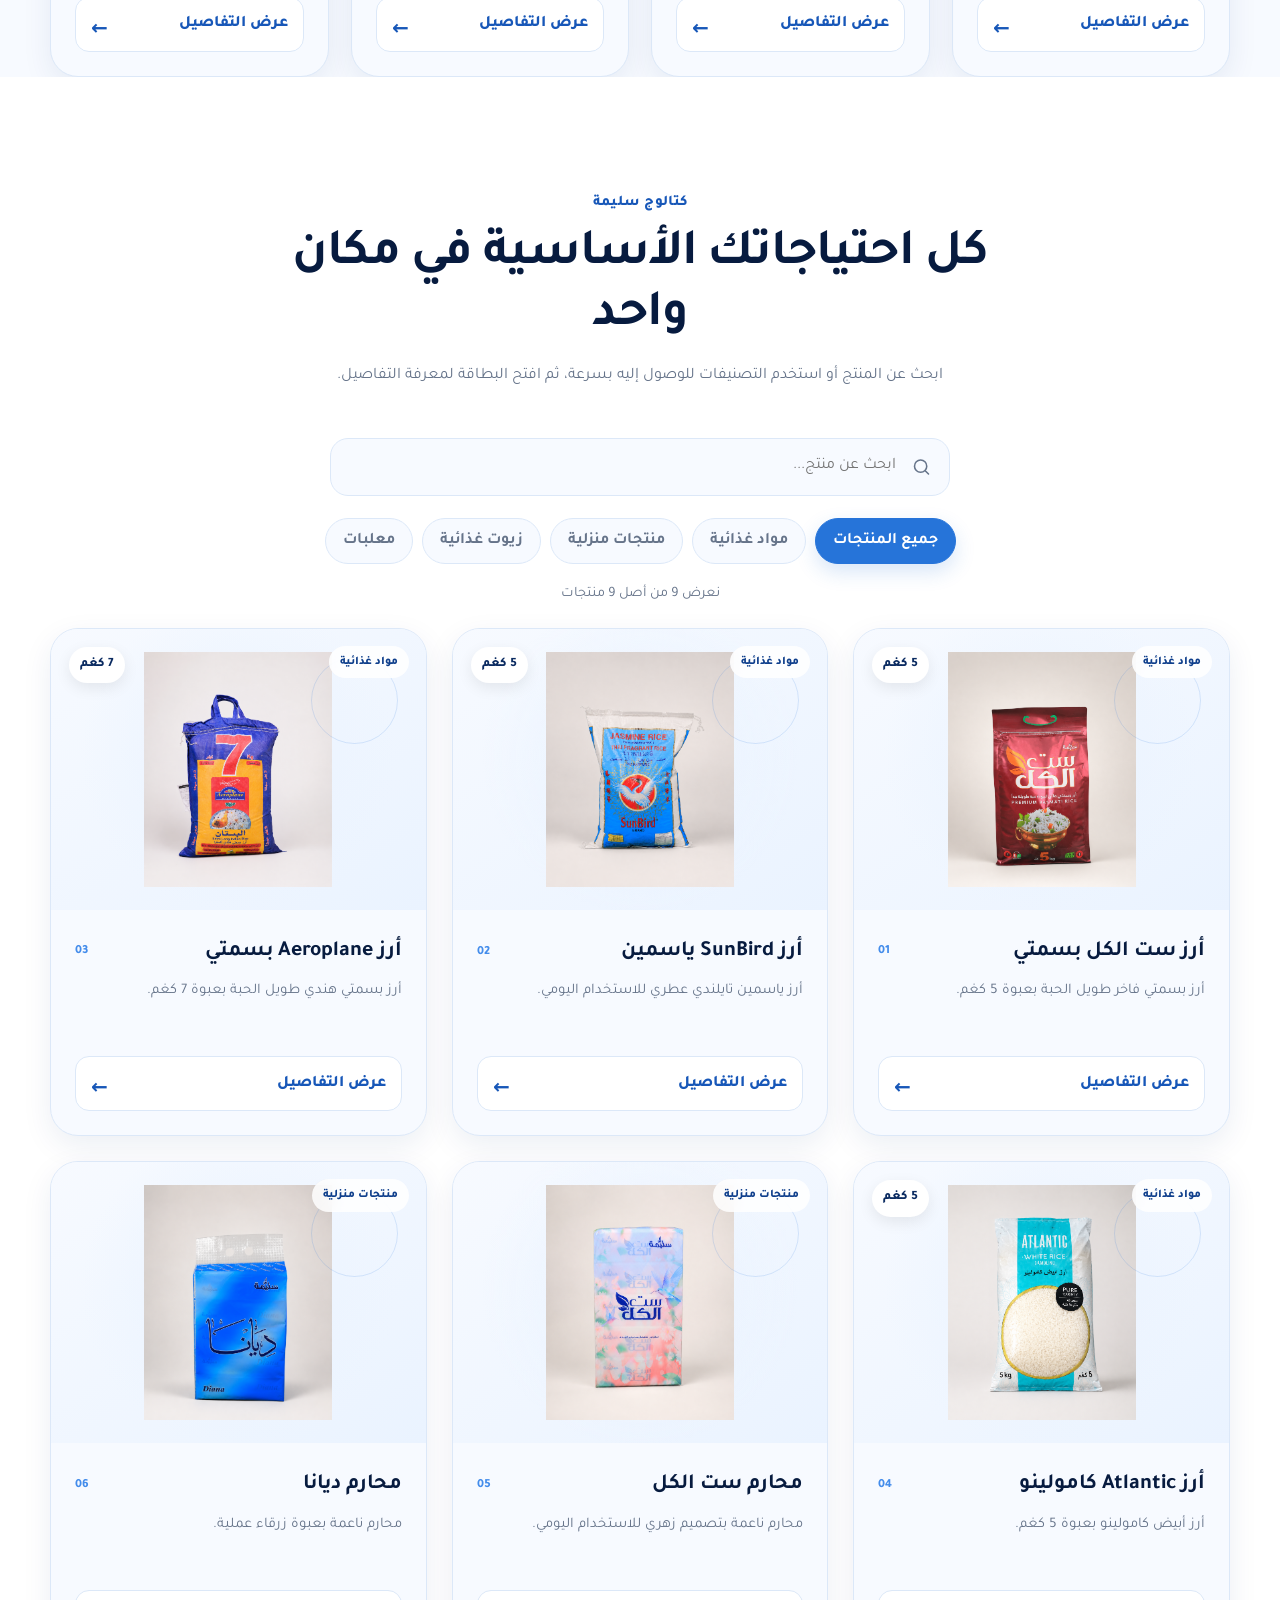
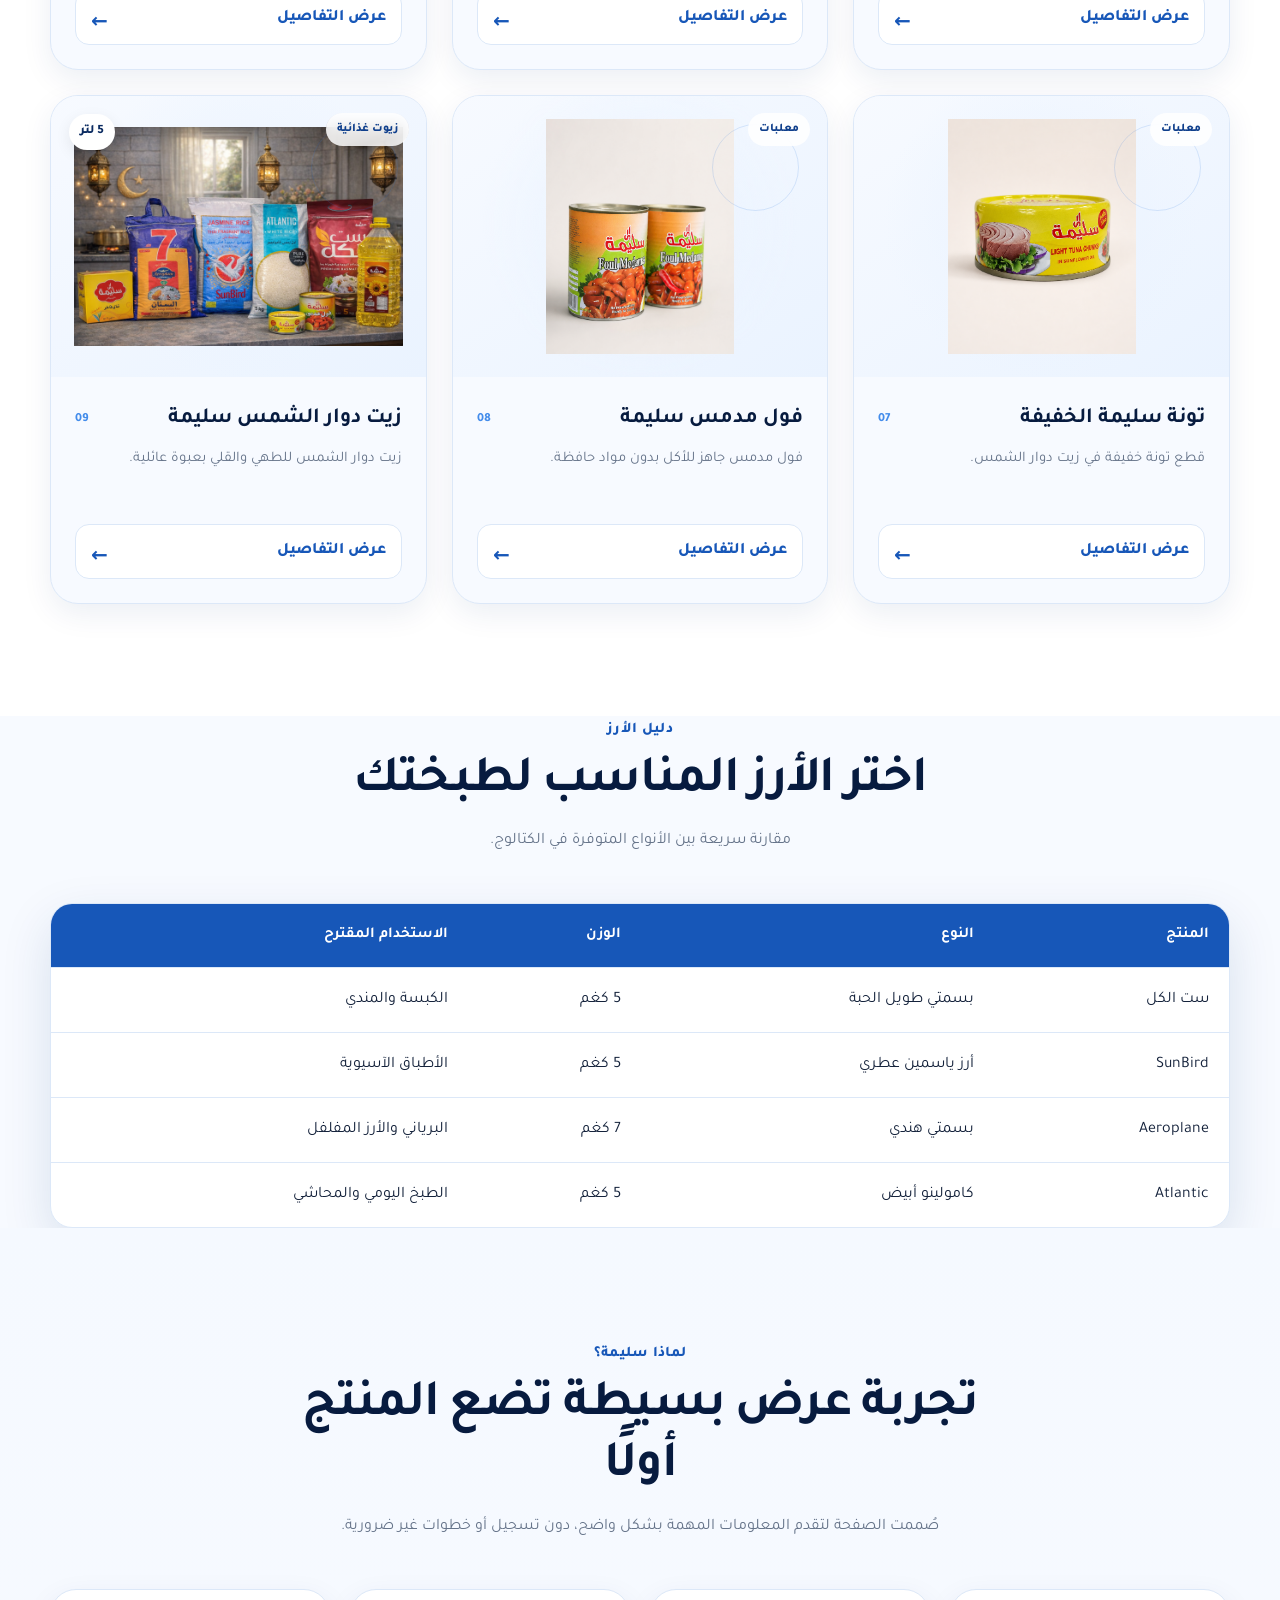
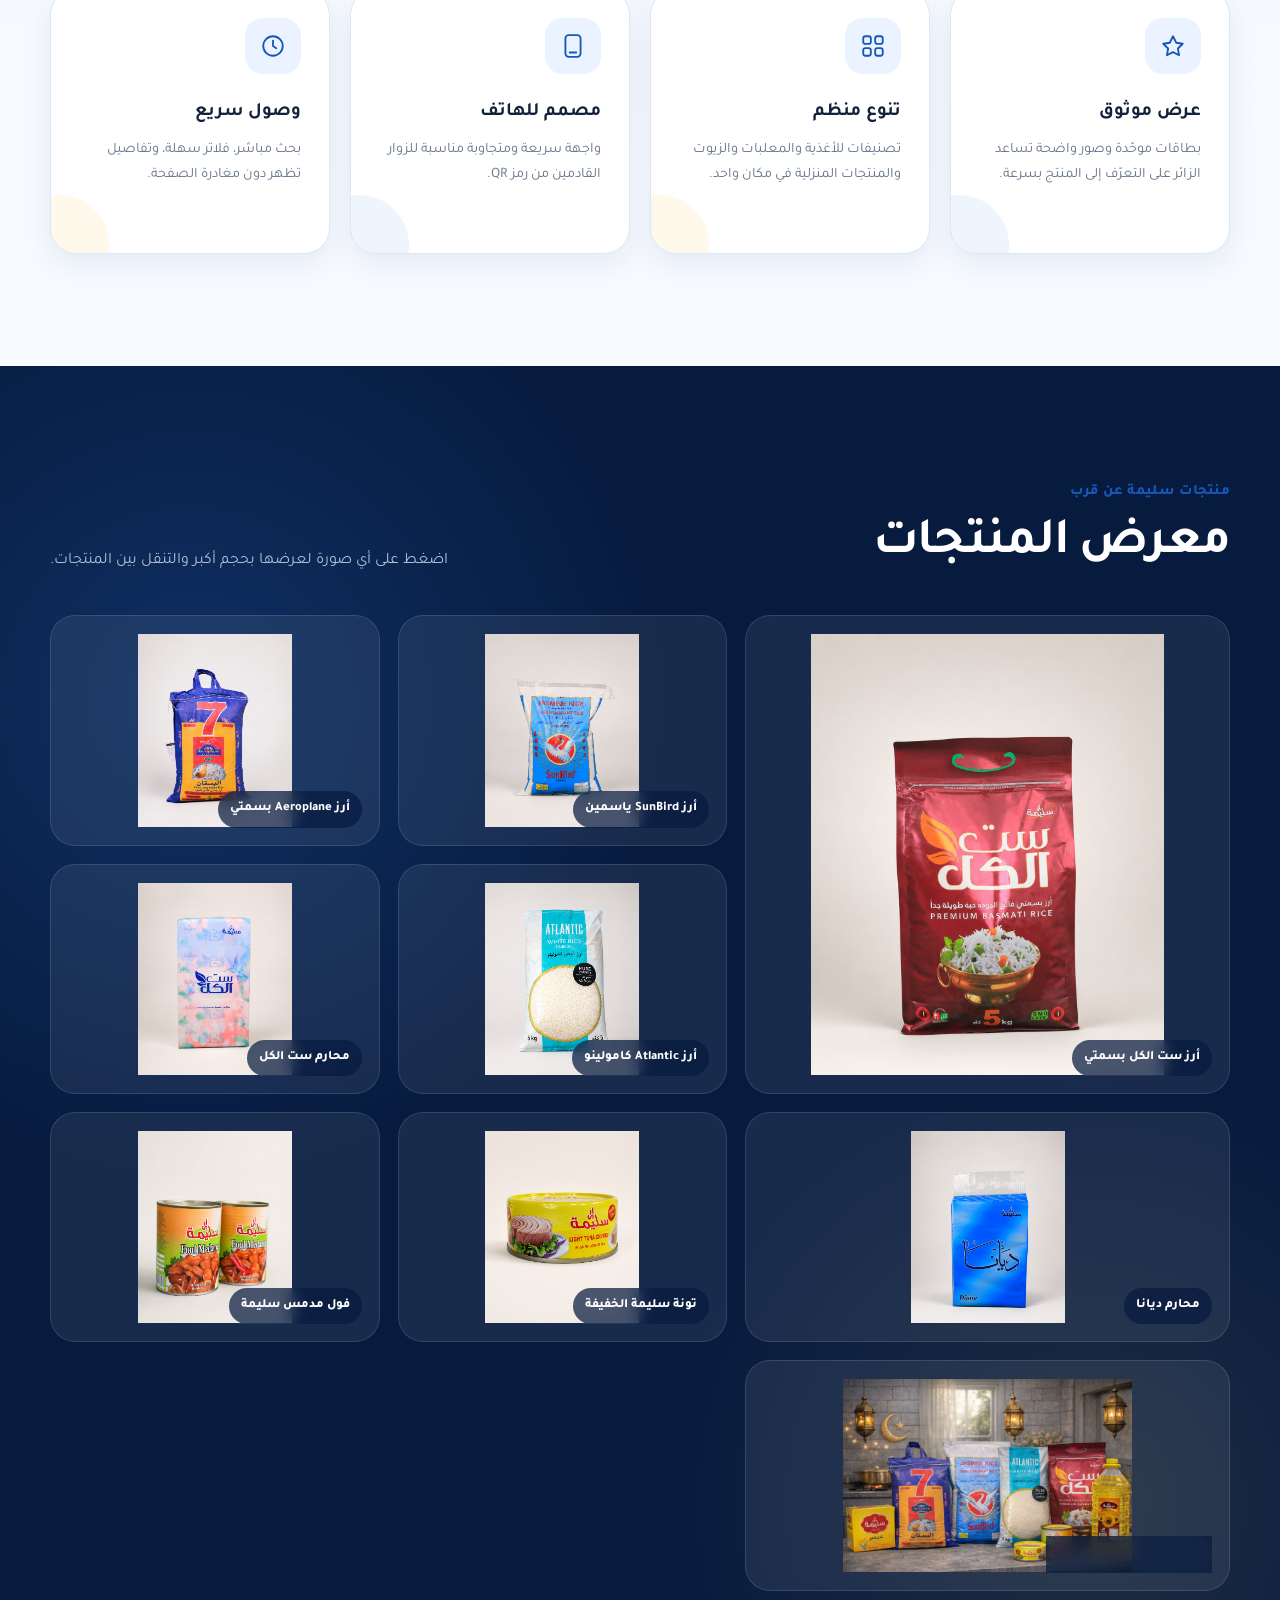
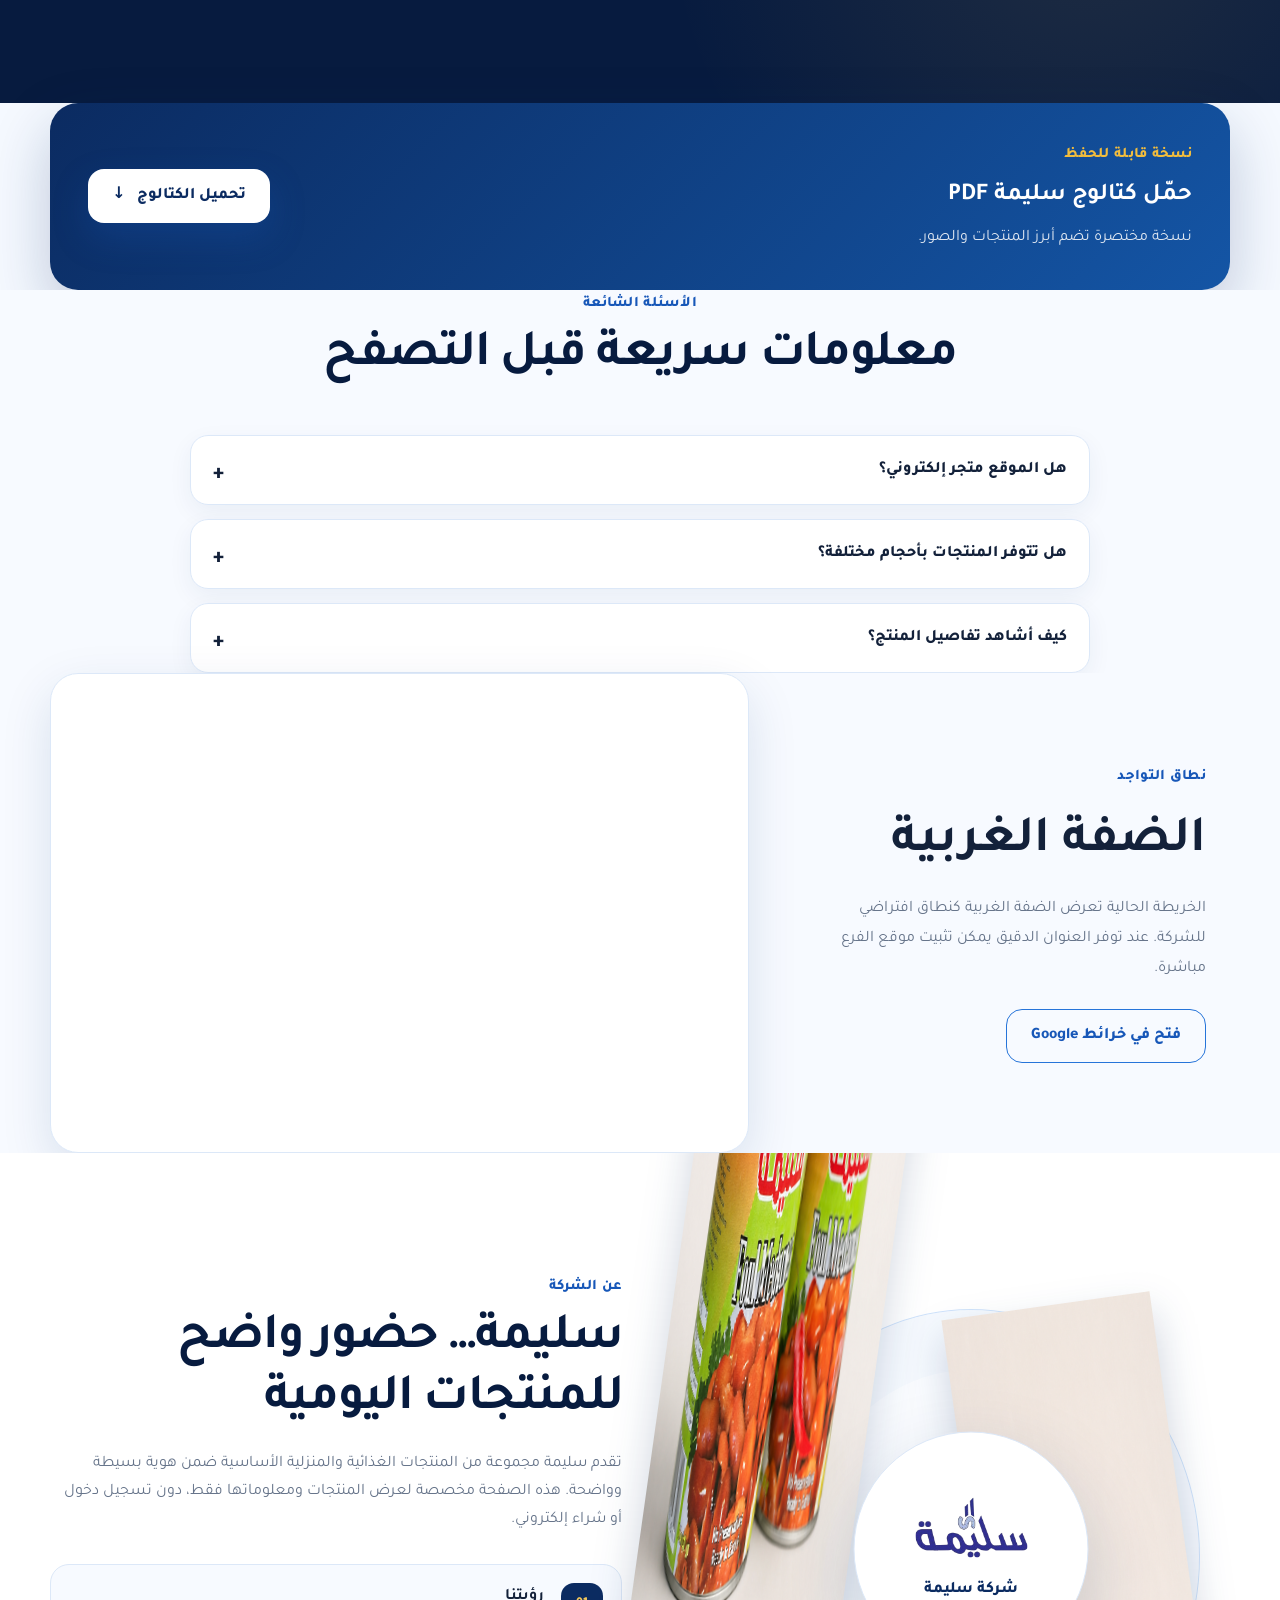
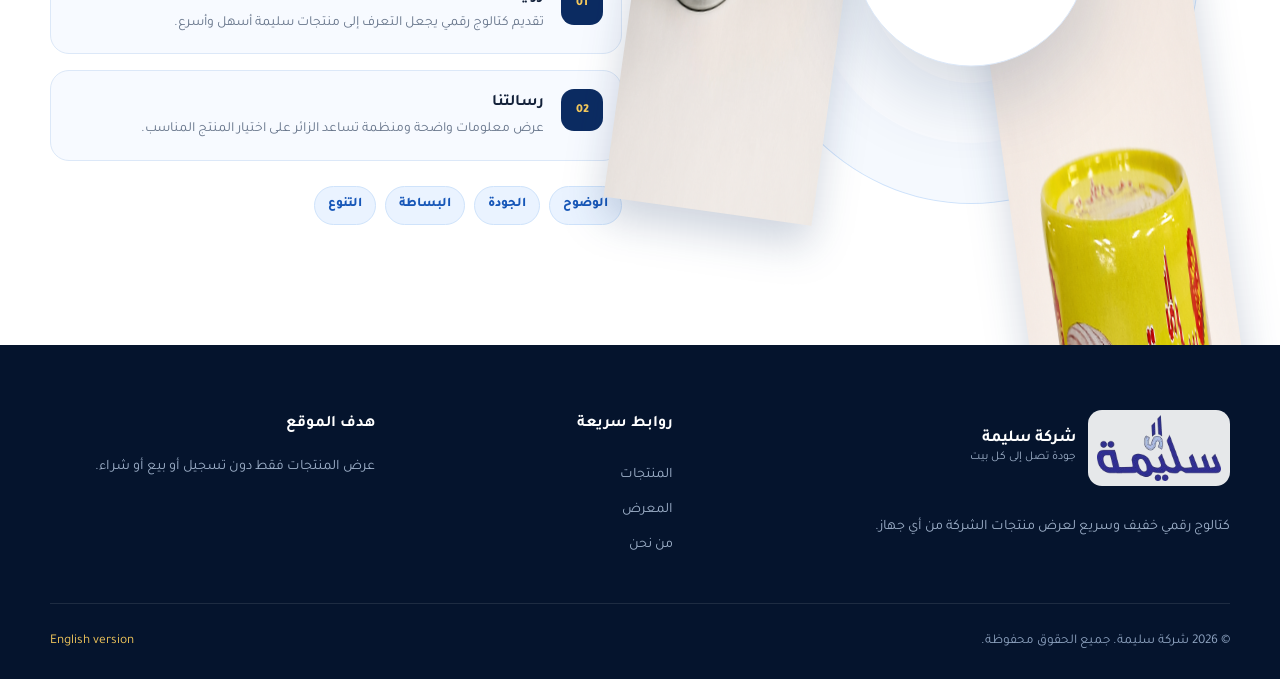
==== commit 7e88de97: "Add official Salima logo with responsive animation" ====
--- a/index.html
+++ b/index.html
@@ -9,7 +9,7 @@
   <meta property="og:description" content="استكشف منتجات شركة سليمة الغذائية والمنزلية.">
   <meta property="og:type" content="website">
   <title>شركة سليمة | كتالوج المنتجات</title>
-  <link rel="icon" href="assets/favicon.svg" type="image/svg+xml">
+  <link rel="icon" href="./assets/images/logo.png" type="image/png">
   <link rel="preconnect" href="https://fonts.googleapis.com">
   <link rel="preconnect" href="https://fonts.gstatic.com" crossorigin>
   <link href="https://fonts.googleapis.com/css2?family=Tajawal:wght@400;500;600;700;800&display=swap" rel="stylesheet">
@@ -17,7 +17,7 @@
 </head>
 <body>
   <div class="loader" id="pageLoader" aria-hidden="true">
-    <img src="assets/logo.svg" alt="" width="92" height="92">
+    <img class="official-logo loader-logo" src="./assets/images/logo.png" alt="شعار شركة سليمة" width="178" height="95">
     <span></span>
   </div>
 
@@ -25,12 +25,8 @@
 
   <header class="site-header" id="siteHeader">
     <div class="container nav-shell">
-      <a class="brand" href="#home" aria-label="شركة سليمة">
-        <img src="assets/logo.svg" alt="شعار شركة سليمة" width="52" height="52">
-        <span class="brand-copy">
-          <strong data-i18n="company">شركة سليمة</strong>
-          <small data-i18n="tagline">جودة تصل إلى كل بيت</small>
-        </span>
+      <a class="brand site-logo-link" href="#home" aria-label="شركة سليمة">
+        <img class="official-logo navbar-logo" src="./assets/images/logo.png" alt="شعار شركة سليمة" width="142" height="76">
       </a>
 
       <nav class="main-nav" id="mainNav" aria-label="القائمة الرئيسية">
@@ -64,6 +60,7 @@
 
       <div class="container hero-layout">
         <div class="hero-copy reveal">
+          <img class="official-logo hero-brand-logo" src="./assets/images/logo.png" alt="شعار شركة سليمة" width="112" height="60">
           <span class="eyebrow"><span class="eyebrow-dot"></span><span data-i18n="heroEyebrow">منتجات يومية مختارة بعناية</span></span>
           <h1 data-i18n-html="heroTitle">جودة <span>تصل</span> إلى كل بيت</h1>
           <p data-i18n="heroText">اكتشف مجموعة سليمة من المنتجات الغذائية والمنزلية الأساسية، ضمن كتالوج واضح وسريع صُمم لتشاهد كل منتج بسهولة.</p>
@@ -196,7 +193,7 @@
     <section class="about-section section" id="about">
       <div class="container about-layout">
         <div class="about-visual reveal">
-          <div class="about-logo-card"><img src="assets/logo.svg" alt="شعار سليمة" width="92" height="92" loading="lazy"><span data-i18n="company">شركة سليمة</span></div>
+          <div class="about-logo-card"><img class="official-logo" src="./assets/images/logo.png" alt="شعار شركة سليمة" width="126" height="67" loading="lazy"><span data-i18n="company">شركة سليمة</span></div>
           <img class="about-product product-a" src="assets/products/real/tuna.png" alt="تونة سليمة" width="1122" height="1402" loading="lazy">
           <img class="about-product product-b" src="assets/products/real/beans.png" alt="فول سليمة" width="1122" height="1402" loading="lazy">
           <div class="about-ring"></div>
@@ -224,7 +221,7 @@
     <div class="container footer-main">
       <div class="footer-intro">
         <a class="brand footer-brand" href="#home">
-          <img src="assets/logo.svg" alt="شعار شركة سليمة" width="52" height="52">
+          <img class="official-logo footer-logo" src="./assets/images/logo.png" alt="شعار شركة سليمة" width="142" height="76" loading="lazy">
           <span class="brand-copy"><strong data-i18n="company">شركة سليمة</strong><small data-i18n="tagline">جودة تصل إلى كل بيت</small></span>
         </a>
         <p data-i18n="footerText">كتالوج رقمي خفيف وسريع لعرض منتجات الشركة من أي جهاز.</p>
--- a/css/style.css
+++ b/css/style.css
@@ -73,7 +73,7 @@
 
 .loader { position: fixed; inset: 0; z-index: 2000; display: grid; place-items: center; background: var(--blue-950); transition: opacity .45s ease, visibility .45s ease; }
 .loader.hide { opacity: 0; visibility: hidden; }
-.loader img { width: 92px; animation: loaderPulse 1.3s ease-in-out infinite; }
+.loader img { width: 142px; height: auto; max-height: 76px; padding: 5px 8px; border-radius: 14px; background: rgba(255,255,255,.9); object-fit: contain; animation: loaderPulse 1.3s ease-in-out infinite; }
 .loader span { position: absolute; width: 132px; height: 132px; border: 2px solid rgba(255,255,255,.18); border-top-color: var(--gold); border-radius: 50%; animation: spin 1.1s linear infinite; }
 @keyframes spin { to { transform: rotate(360deg); } }
 @keyframes loaderPulse { 50% { transform: scale(.93); } }
@@ -82,7 +82,12 @@
 .site-header.scrolled { border-color: var(--border); box-shadow: 0 8px 30px rgba(8, 40, 91, .08); }
 .nav-shell { min-height: 82px; display: flex; align-items: center; justify-content: space-between; gap: 24px; }
 .brand, .footer-brand { display: inline-flex; align-items: center; gap: 12px; flex-shrink: 0; }
-.brand img { width: 50px; filter: drop-shadow(0 8px 18px rgba(11, 43, 97, .18)); }
+.official-logo { display: block; height: auto; object-fit: contain; object-position: center; }
+.site-logo-link { padding: 3px 6px; border-radius: 14px; background: rgba(255,255,255,.58); animation: logoReveal .75s cubic-bezier(.22,1,.36,1) both; transition: transform var(--transition), filter var(--transition), background var(--transition); }
+.site-logo-link:hover { transform: translateY(-2px) scale(1.03); filter: drop-shadow(0 7px 10px rgba(11,43,97,.13)); }
+.navbar-logo { width: clamp(120px, 10vw, 142px); max-height: 60px; }
+html[data-theme="dark"] .site-logo-link { background: rgba(255,255,255,.88); }
+@keyframes logoReveal { from { opacity: 0; transform: translateY(-8px) scale(.97); } to { opacity: 1; transform: none; } }
 .brand-copy strong { display: block; color: var(--blue-900); font-size: 1.05rem; line-height: 1.25; }
 html[data-theme="dark"] .brand-copy strong { color: #fff; }
 .brand-copy small { display: block; color: var(--muted); font-size: .74rem; line-height: 1.3; }
@@ -115,6 +120,8 @@
 .hero-grid-pattern { position: absolute; inset: 0; opacity: .28; background-image: linear-gradient(rgba(38,116,217,.05) 1px, transparent 1px), linear-gradient(90deg, rgba(38,116,217,.05) 1px, transparent 1px); background-size: 48px 48px; mask-image: linear-gradient(to bottom, transparent, #000 25%, #000 70%, transparent); }
 .hero-layout { position: relative; z-index: 2; display: grid; grid-template-columns: minmax(0, 1.04fr) minmax(380px, .96fr); align-items: center; gap: clamp(32px, 5vw, 70px); }
 .hero-copy, .hero-showcase { min-width: 0; }
+.hero-brand-logo { width: 112px; max-height: 60px; margin-bottom: 14px; padding: 4px 7px; border-radius: 12px; background: rgba(255,255,255,.58); opacity: .92; }
+html[data-theme="dark"] .hero-brand-logo { background: rgba(255,255,255,.86); }
 .eyebrow, .section-kicker { display: inline-flex; align-items: center; gap: 9px; color: var(--blue-700); font-size: .92rem; font-weight: 800; letter-spacing: .02em; }
 html[data-theme="dark"] .eyebrow, html[data-theme="dark"] .section-kicker { color: #78aef5; }
 .eyebrow-dot { width: 9px; height: 9px; border-radius: 50%; background: var(--gold); box-shadow: 0 0 0 7px rgba(244,200,91,.18); }
@@ -234,7 +241,7 @@
 .about-ring { position: absolute; inset: 35px 30px 20px; border: 1px solid var(--blue-200); border-radius: 50%; box-shadow: inset 0 0 0 60px rgba(38,116,217,.025), inset 0 0 0 120px rgba(38,116,217,.02); }
 .about-logo-card { position: absolute; z-index: 3; inset-inline-start: 50%; top: 50%; width: 235px; height: 235px; display: flex; flex-direction: column; align-items: center; justify-content: center; gap: 14px; border: 1px solid var(--border); border-radius: 50%; background: var(--surface); box-shadow: var(--shadow-lg); transform: translate(50%, -50%); }
 html[dir="ltr"] .about-logo-card { transform: translate(-50%, -50%); }
-.about-logo-card img { width: 105px; }
+.about-logo-card img { width: 126px; max-height: 68px; padding: 4px 7px; border-radius: 12px; background: rgba(255,255,255,.7); }
 .about-logo-card span { color: var(--blue-900); font-weight: 800; }
 html[data-theme="dark"] .about-logo-card span { color: #fff; }
 .about-product { position: absolute; z-index: 2; width: 210px; filter: drop-shadow(0 20px 20px rgba(8,40,91,.2)); }
@@ -253,6 +260,8 @@
 .footer-main { display: grid; grid-template-columns: 1.5fr .7fr 1fr; gap: 70px; padding: 65px 0 45px; }
 .footer-brand .brand-copy strong { color: #fff; }
 .footer-brand .brand-copy small { color: #9eb0c9; }
+.footer-logo { width: 142px; max-height: 76px; padding: 5px 8px; border-radius: 14px; background: rgba(255,255,255,.9); transition: transform var(--transition), filter var(--transition); }
+.footer-brand:hover .footer-logo { transform: translateY(-2px) scale(1.03); filter: drop-shadow(0 7px 10px rgba(0,0,0,.18)); }
 .footer-intro p, .footer-note p { max-width: 420px; margin-top: 17px; color: #9eb0c9; font-size: .9rem; }
 .footer-links h3, .footer-note h3 { margin-bottom: 15px; font-size: 1rem; }
 .footer-links { display: flex; flex-direction: column; align-items: flex-start; gap: 10px; }
@@ -317,6 +326,7 @@
 
 @media (max-width: 880px) {
   .nav-shell { min-height: 74px; }
+  .navbar-logo { width: 108px; max-height: 48px; }
   .menu-btn { display: block; }
   .main-nav { position: fixed; top: 74px; inset-inline: 18px; display: flex; flex-direction: column; align-items: stretch; gap: 0; padding: 12px; border: 1px solid var(--border); border-radius: 22px; background: var(--surface); box-shadow: var(--shadow-lg); opacity: 0; visibility: hidden; transform: translateY(-12px); transition: all var(--transition); }
   .main-nav.open { opacity: 1; visibility: visible; transform: translateY(0); }
@@ -341,7 +351,7 @@
 
 @media (max-width: 620px) {
   .container { width: min(100% - 26px, 1180px); }
-  .brand img { width: 43px; }
+  .navbar-logo { width: 104px; max-height: 47px; }
   .brand-copy strong { font-size: .95rem; }
   .brand-copy small { font-size: .68rem; }
   .nav-actions { gap: 6px; }
@@ -373,7 +383,7 @@
   .about-visual { min-height: 400px; }
   .about-ring { inset: 30px 10px; }
   .about-logo-card { width: 175px; height: 175px; }
-  .about-logo-card img { width: 76px; }
+  .about-logo-card img { width: 100px; max-height: 54px; }
   .about-product { width: 150px; }
   .footer-main { grid-template-columns: 1fr; gap: 36px; }
   .footer-note { grid-column: auto; }
@@ -394,6 +404,8 @@
   html { scroll-behavior: auto; }
   *, *::before, *::after { animation-duration: .01ms !important; animation-iteration-count: 1 !important; transition-duration: .01ms !important; }
   .reveal { opacity: 1; transform: none; }
+  .site-logo-link { animation: none; }
+  .site-logo-link:hover, .footer-brand:hover .footer-logo { transform: none; filter: none; }
 }
 
 /* Expanded catalog sections */
@@ -422,4 +434,4 @@
 .map-wrap{height:clamp(360px,42vw,480px);max-width:100%;border-radius:28px;overflow:hidden;border:1px solid var(--border);box-shadow:var(--shadow);background:var(--surface)}.map-wrap iframe{display:block;width:100%;height:100%;border:0}
 @media(max-width:1050px){.featured-products{grid-template-columns:repeat(2,1fr)}}
 @media(max-width:760px){.hero-slider{width:min(100%,520px);min-height:0;max-height:none;aspect-ratio:1 / 1}.featured-products{grid-template-columns:1fr}.catalog-banner{align-items:flex-start;flex-direction:column;padding:28px}.location-layout{grid-template-columns:1fr}.map-wrap{height:clamp(300px,80vw,380px)}.brand-filter-grid{justify-content:flex-start;overflow:auto;flex-wrap:nowrap;padding-bottom:8px}.brand-pill{white-space:nowrap}}
-@media(max-width:430px){.brand-copy small{display:none}.hero{padding-bottom:58px}.hero-copy h1{font-size:clamp(2.35rem,12vw,3.2rem)}.hero-slide{inset:24px 20px 56px}.quality-chip{inset-inline-start:10px;max-width:calc(100% - 20px)}.catalog-banner{padding:24px 20px}.comparison-table th,.comparison-table td{padding:14px 16px}.lightbox{width:calc(100% - 12px);height:calc(100dvh - 12px)}}
+@media(max-width:430px){.brand-copy small{display:none}.navbar-logo{width:98px;max-height:45px}.site-logo-link{padding:2px 4px}.hero-brand-logo{width:96px;max-height:52px;margin-inline:auto}.hero{padding-bottom:58px}.hero-copy h1{font-size:clamp(2.35rem,12vw,3.2rem)}.hero-slide{inset:24px 20px 56px}.quality-chip{inset-inline-start:10px;max-width:calc(100% - 20px)}.catalog-banner{padding:24px 20px}.comparison-table th,.comparison-table td{padding:14px 16px}.lightbox{width:calc(100% - 12px);height:calc(100dvh - 12px)}}
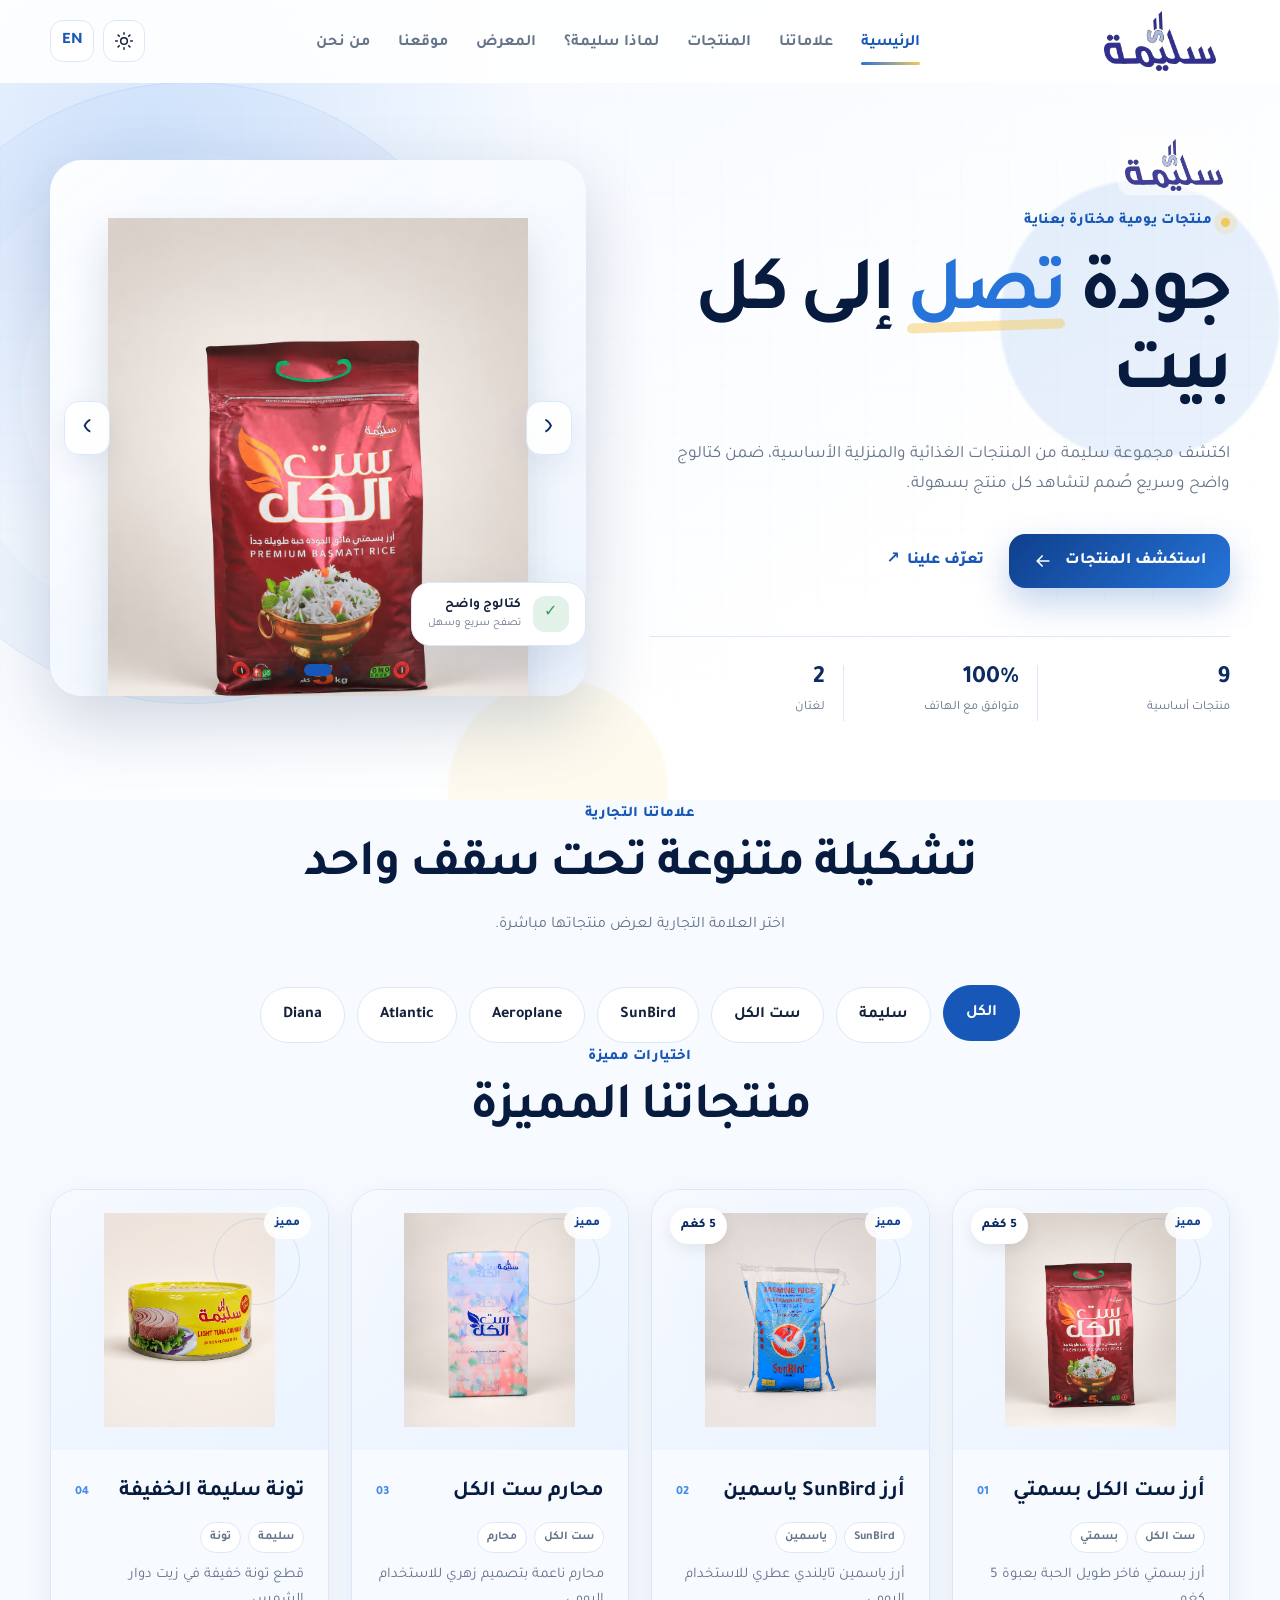
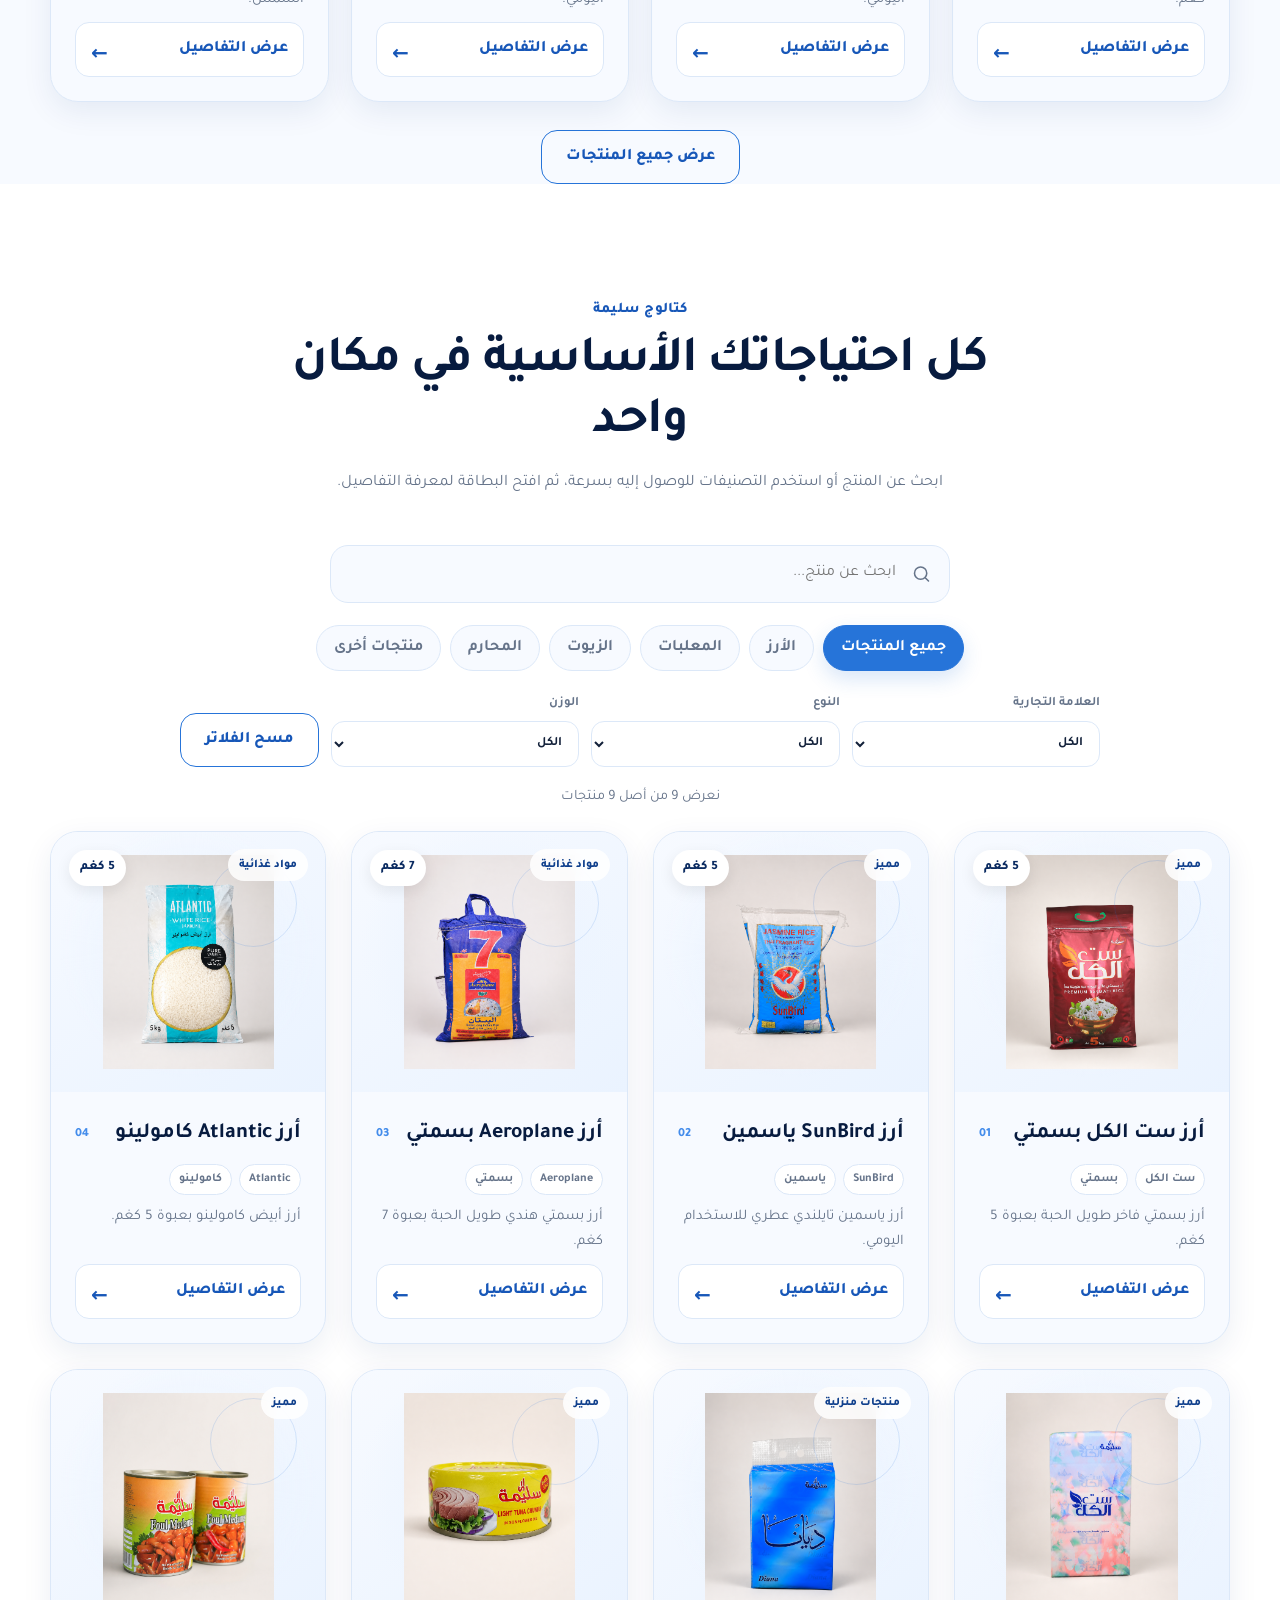
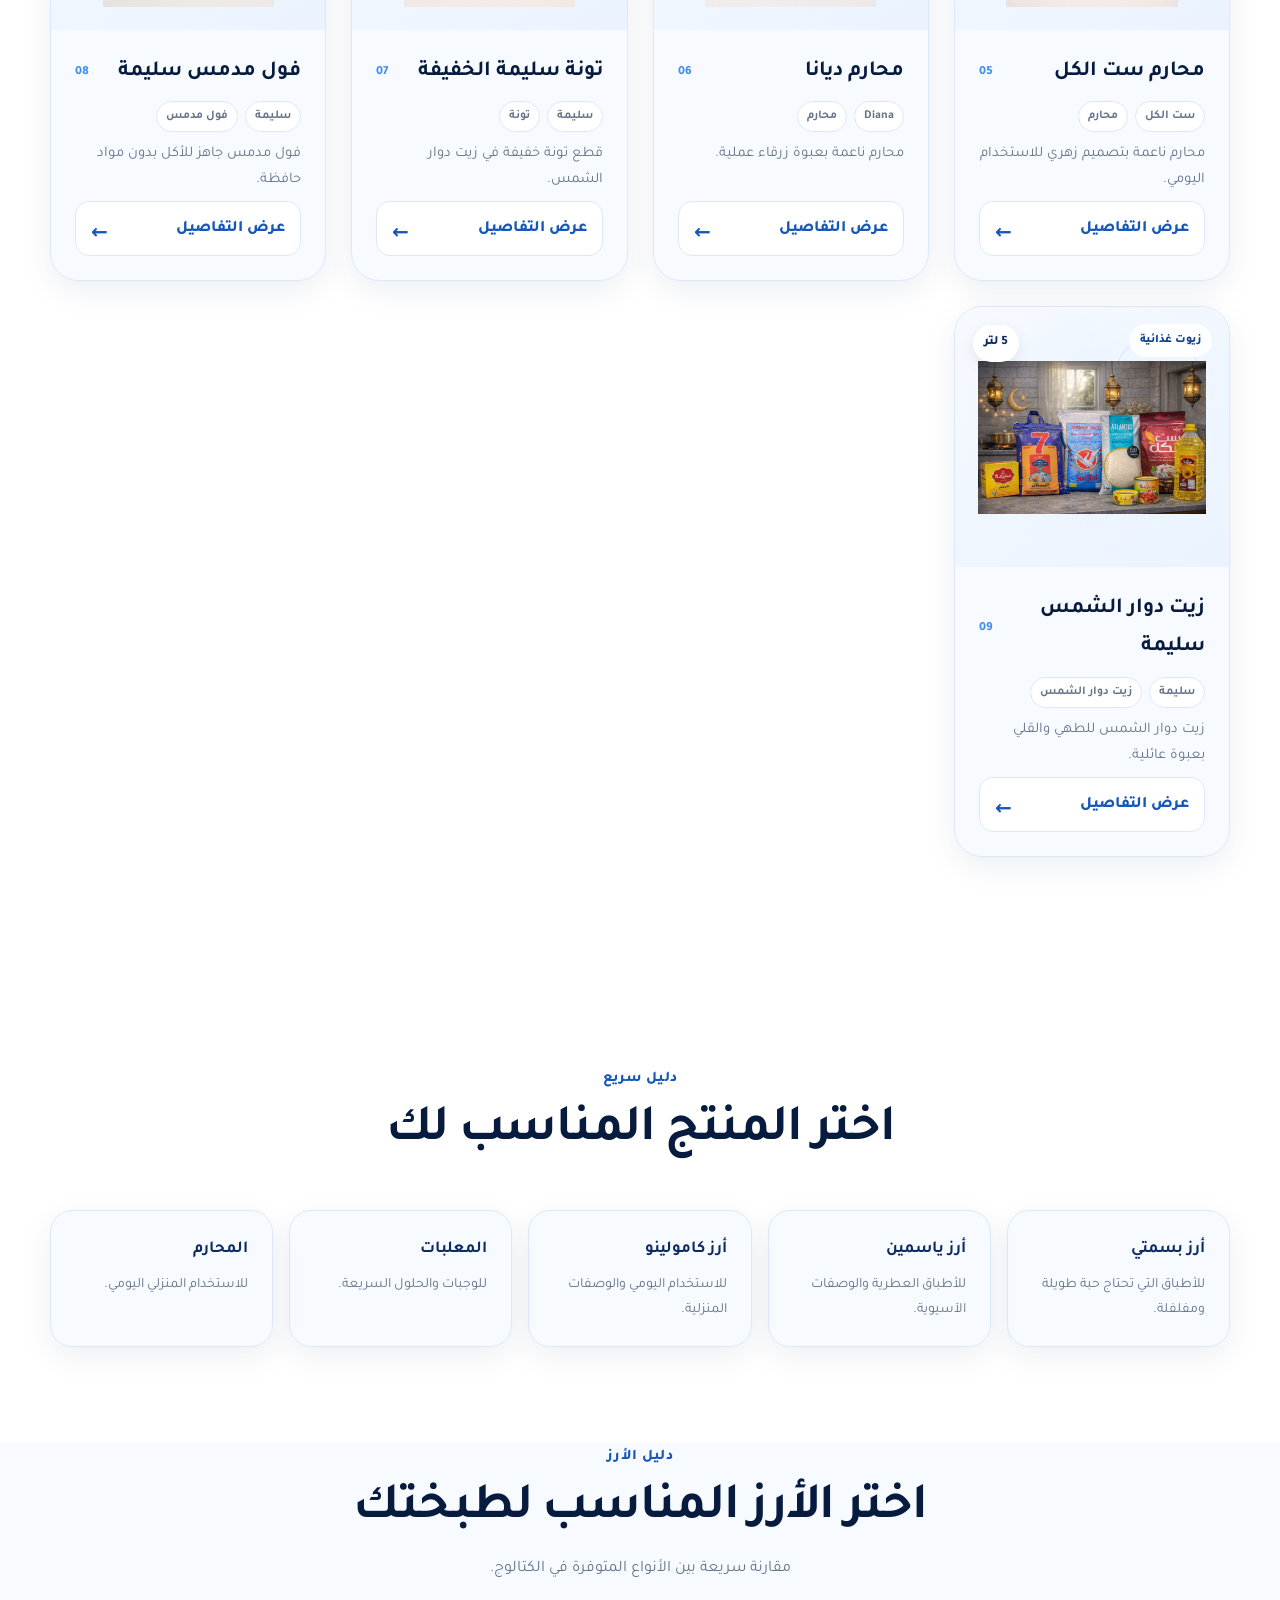
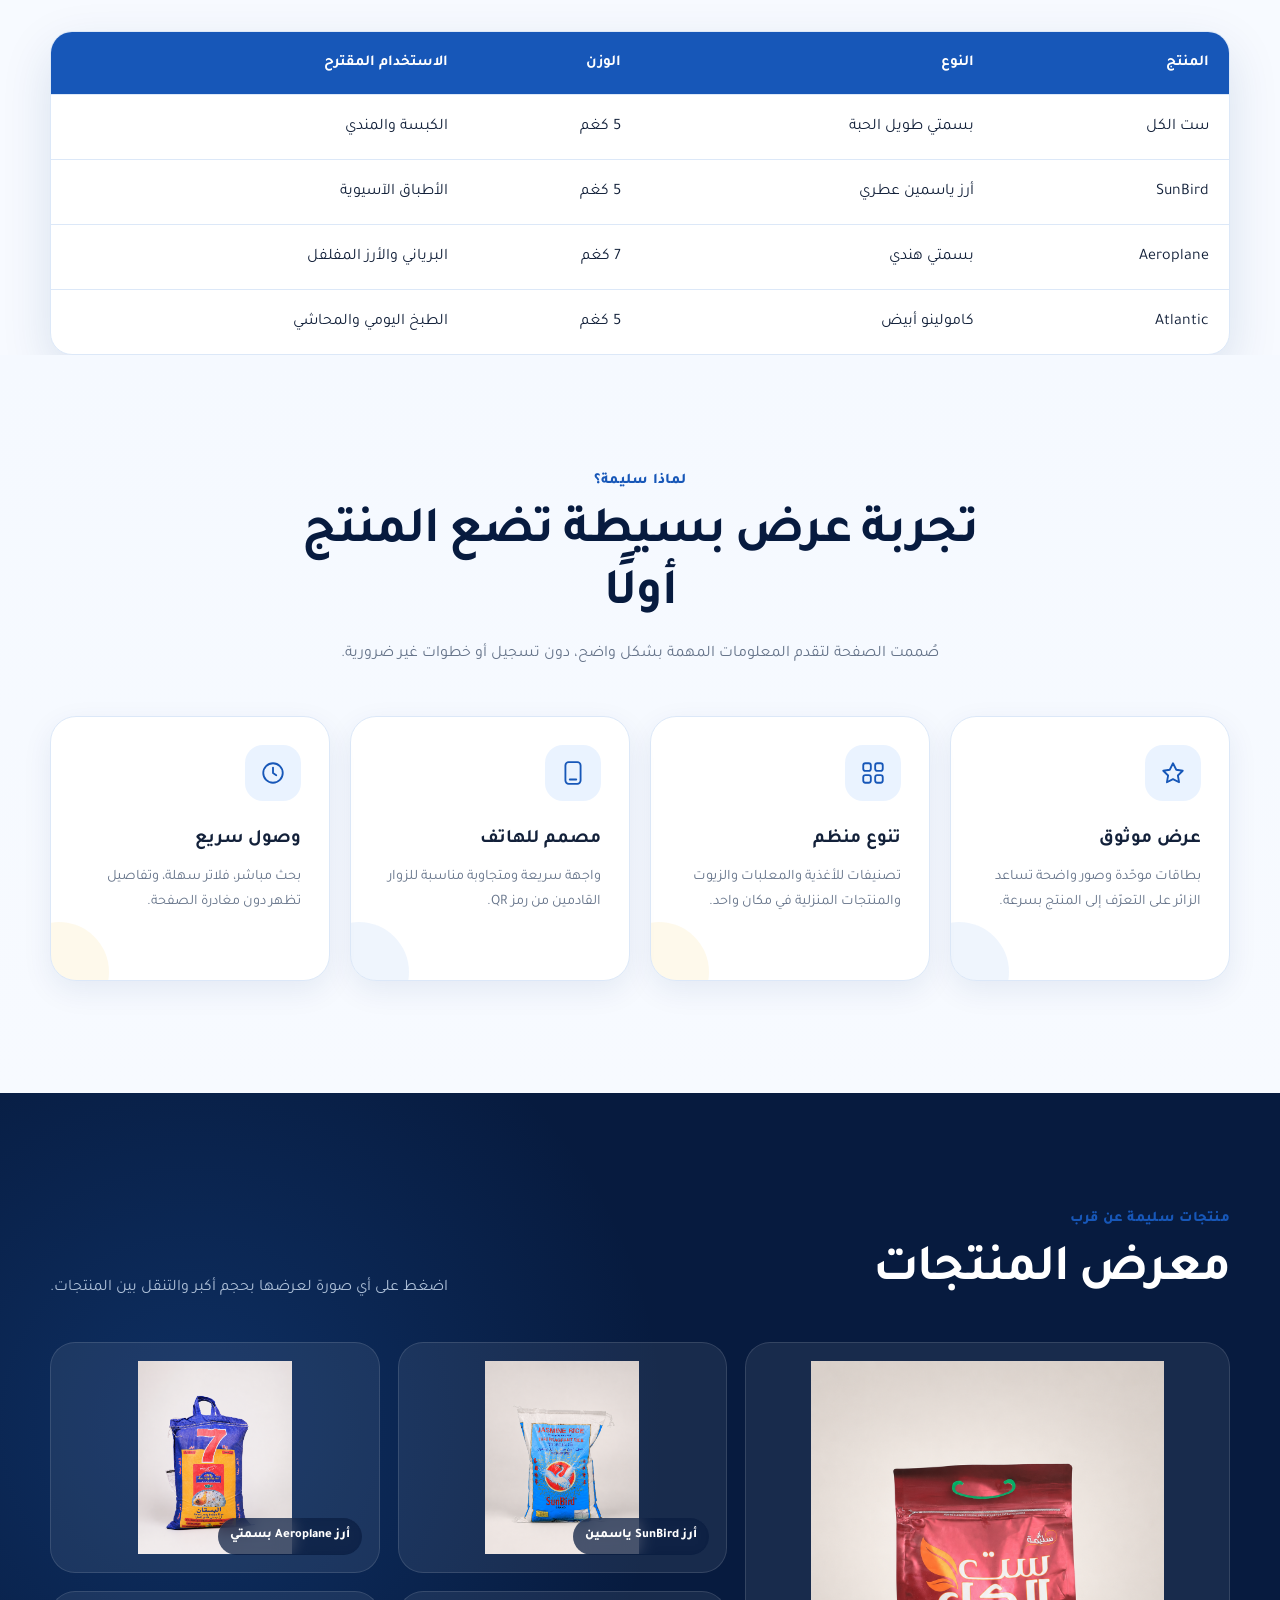
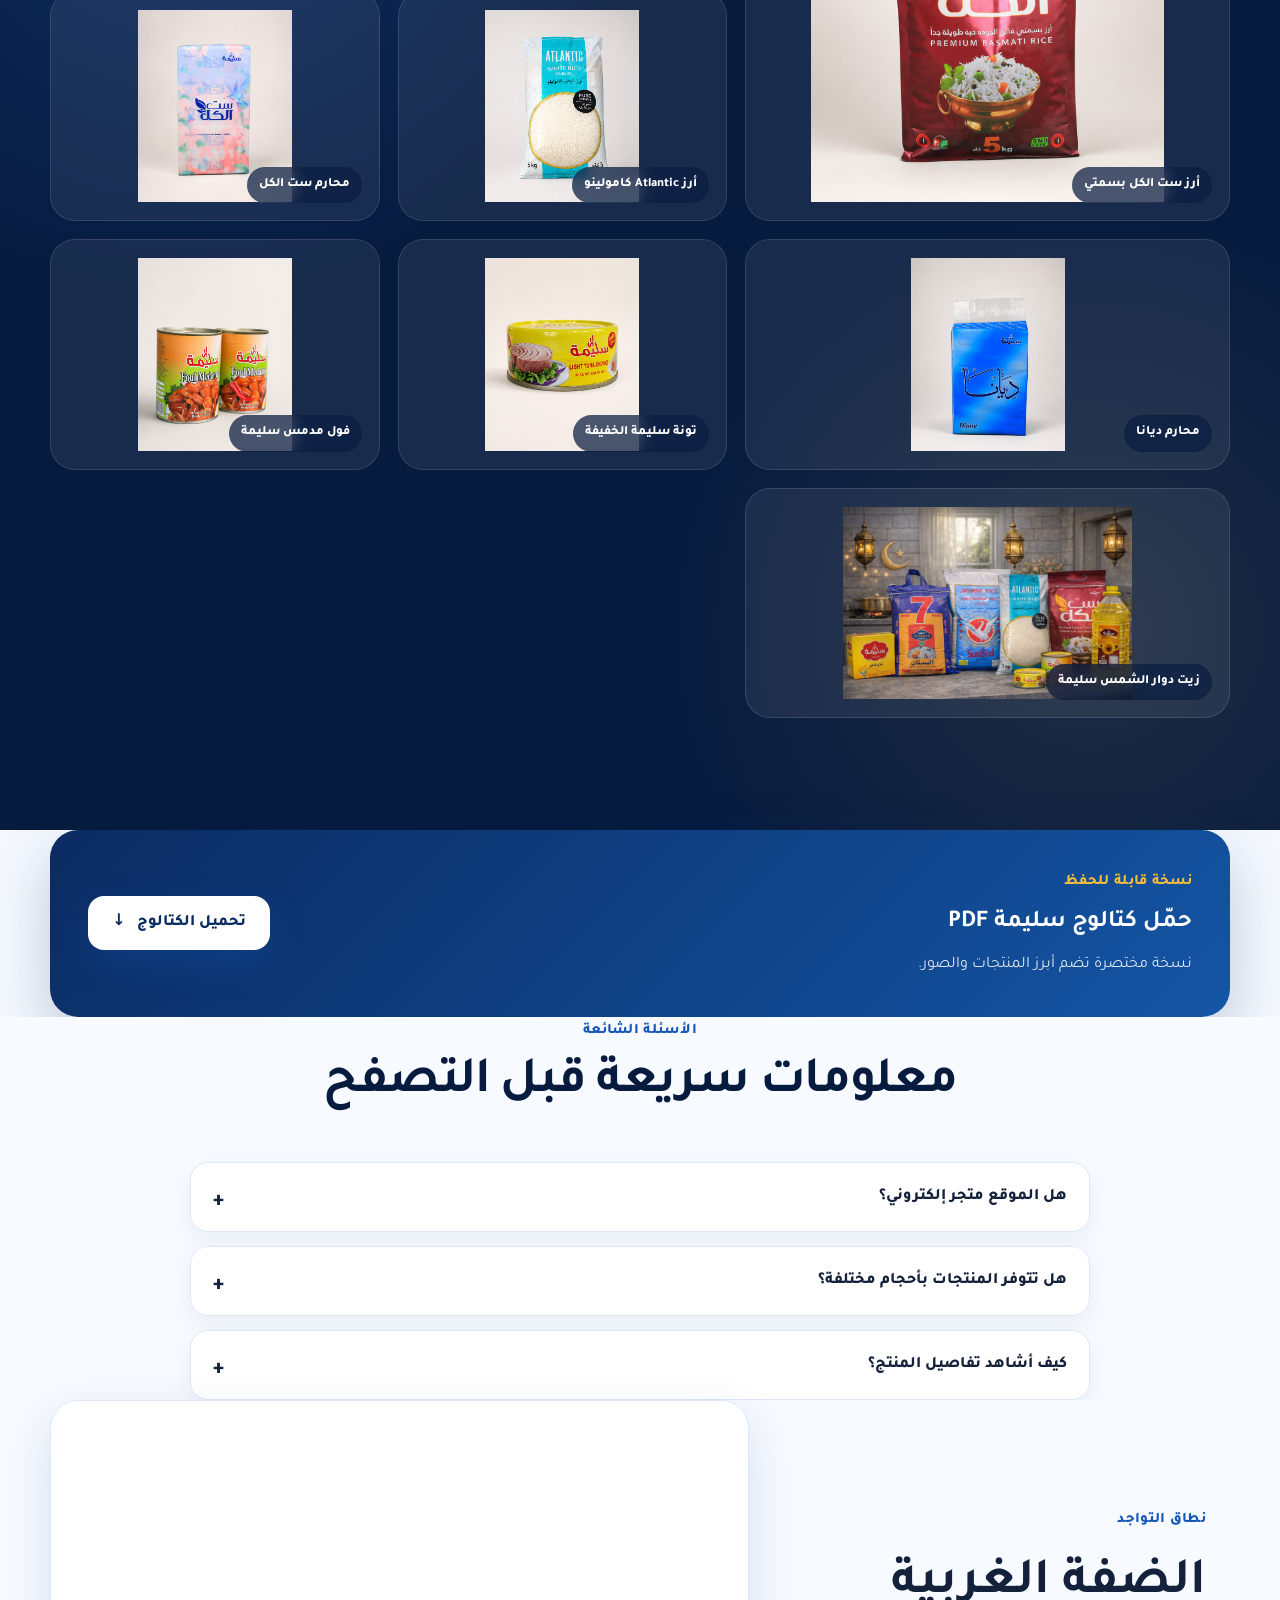
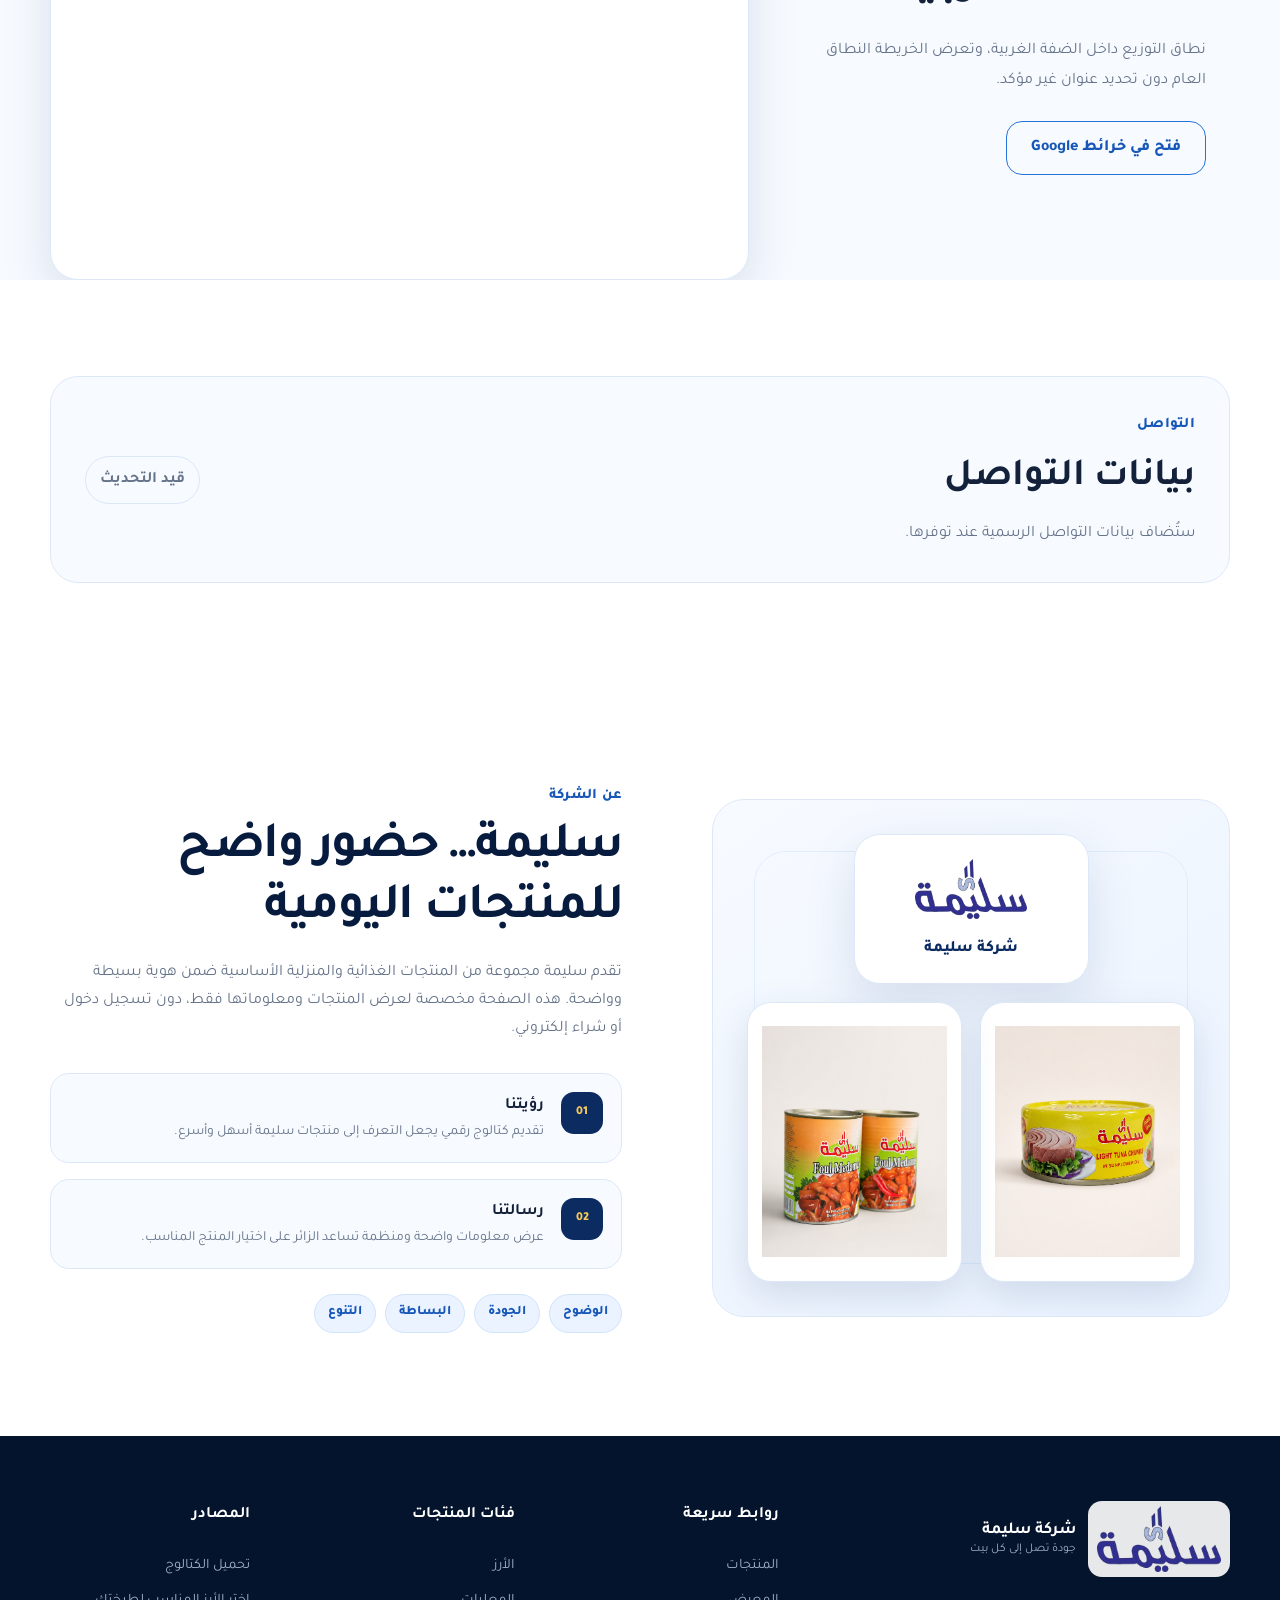
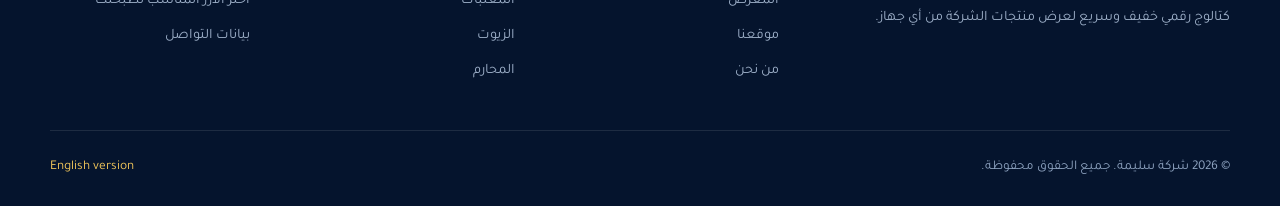
==== commit 09338820: "Improve Salima website products and user experience" ====
--- a/index.html
+++ b/index.html
@@ -8,6 +8,13 @@
   <meta property="og:title" content="شركة سليمة | كتالوج المنتجات">
   <meta property="og:description" content="استكشف منتجات شركة سليمة الغذائية والمنزلية.">
   <meta property="og:type" content="website">
+  <meta property="og:url" content="https://ahmad150101.github.io/Salima-website/">
+  <meta property="og:image" content="https://ahmad150101.github.io/Salima-website/assets/images/logo.png">
+  <meta name="twitter:card" content="summary">
+  <meta name="twitter:title" content="شركة سليمة | كتالوج المنتجات">
+  <meta name="twitter:description" content="استكشف منتجات شركة سليمة الغذائية والمنزلية.">
+  <meta name="twitter:image" content="https://ahmad150101.github.io/Salima-website/assets/images/logo.png">
+  <link rel="canonical" href="https://ahmad150101.github.io/Salima-website/">
   <title>شركة سليمة | كتالوج المنتجات</title>
   <link rel="icon" href="./assets/images/logo.png" type="image/png">
   <link rel="preconnect" href="https://fonts.googleapis.com">
@@ -81,8 +88,10 @@
         <div class="hero-showcase hero-slider reveal" aria-label="مجموعة من منتجات سليمة">
           <div class="showcase-glow"></div>
           <div class="hero-slide active"><img src="assets/products/real/all-products.png" alt="مجموعة منتجات سليمة" width="1122" height="1402" fetchpriority="high"></div>
-          <div class="hero-slide"><img src="assets/products/real/set-elkol-rice.png" alt="أرز ست الكل" width="1122" height="1402"></div>
-          <div class="hero-slide"><img src="assets/products/real/tuna.png" alt="تونة سليمة" width="1122" height="1402"></div>
+          <div class="hero-slide"><img src="assets/products/real/set-elkol-rice.png" alt="أرز ست الكل" width="1122" height="1402" decoding="async"></div>
+          <div class="hero-slide"><img src="assets/products/real/tuna.png" alt="تونة سليمة" width="1122" height="1402" decoding="async"></div>
+          <button class="slider-arrow slider-prev" id="sliderPrev" type="button" aria-label="الشريحة السابقة">‹</button>
+          <button class="slider-arrow slider-next" id="sliderNext" type="button" aria-label="الشريحة التالية">›</button>
           <div class="slider-dots" id="sliderDots"><button class="active" aria-label="الشريحة 1"></button><button aria-label="الشريحة 2"></button><button aria-label="الشريحة 3"></button></div>
           <div class="quality-chip">
             <span class="quality-icon">✓</span>
@@ -101,7 +110,7 @@
     </section>
 
     <section class="featured-section section" id="featuredProducts">
-      <div class="container"><div class="section-heading reveal"><span class="section-kicker" data-i18n="featuredKicker">اختيارات مميزة</span><h2 data-i18n="featuredTitle">منتجات ننصحك باكتشافها</h2></div><div class="featured-products" id="featuredGrid"></div></div>
+      <div class="container"><div class="section-heading reveal"><span class="section-kicker" data-i18n="featuredKicker">اختيارات مميزة</span><h2 data-i18n="featuredTitle">منتجاتنا المميزة</h2></div><div class="featured-products" id="featuredGrid"></div><div class="section-action"><a class="secondary-btn" href="#products" data-i18n="viewAllProducts">عرض جميع المنتجات</a></div></div>
     </section>
 
     <section class="products-section section" id="products">
@@ -119,6 +128,12 @@
             <button id="clearSearch" class="clear-search" type="button" aria-label="مسح البحث">×</button>
           </label>
           <div class="filter-list" id="filterList" aria-label="تصنيفات المنتجات"></div>
+          <div class="advanced-filters">
+            <label><span data-i18n="filterBrand">العلامة التجارية</span><select id="brandSelect"></select></label>
+            <label><span data-i18n="filterType">النوع</span><select id="typeSelect"></select></label>
+            <label><span data-i18n="filterWeight">الوزن</span><select id="weightSelect"></select></label>
+            <button class="secondary-btn" id="clearFilters" type="button" data-i18n="clearFilters">مسح الفلاتر</button>
+          </div>
         </div>
 
         <p class="results-summary" id="resultsSummary" aria-live="polite"></p>
@@ -129,6 +144,19 @@
           <h3 data-i18n="noResultsTitle">لا توجد منتجات مطابقة</h3>
           <p data-i18n="noResultsText">جرّب كلمة بحث مختلفة أو اختر جميع المنتجات.</p>
           <button class="secondary-btn" id="resetFilters" type="button" data-i18n="showAll">عرض جميع المنتجات</button>
+        </div>
+      </div>
+    </section>
+
+    <section class="guide-section section" id="guide">
+      <div class="container">
+        <div class="section-heading reveal"><span class="section-kicker" data-i18n="guideKicker">دليل سريع</span><h2 data-i18n="guideTitle">اختر المنتج المناسب لك</h2></div>
+        <div class="guide-grid">
+          <article class="guide-card reveal"><h3 data-i18n="guideBasmatiTitle">أرز بسمتي</h3><p data-i18n="guideBasmatiText">للأطباق التي تحتاج حبة طويلة ومفلفلة.</p></article>
+          <article class="guide-card reveal"><h3 data-i18n="guideJasmineTitle">أرز ياسمين</h3><p data-i18n="guideJasmineText">للأطباق العطرية والوصفات الآسيوية.</p></article>
+          <article class="guide-card reveal"><h3 data-i18n="guideCamolinoTitle">أرز كامولينو</h3><p data-i18n="guideCamolinoText">للاستخدام اليومي والوصفات المنزلية.</p></article>
+          <article class="guide-card reveal"><h3 data-i18n="guideCannedTitle">المعلبات</h3><p data-i18n="guideCannedText">للوجبات والحلول السريعة.</p></article>
+          <article class="guide-card reveal"><h3 data-i18n="guideTissuesTitle">المحارم</h3><p data-i18n="guideTissuesText">للاستخدام المنزلي اليومي.</p></article>
         </div>
       </div>
     </section>
@@ -188,14 +216,16 @@
 
     <section class="faq-section section" id="faq"><div class="container"><div class="section-heading reveal"><span class="section-kicker" data-i18n="faqKicker">الأسئلة الشائعة</span><h2 data-i18n="faqTitle">معلومات سريعة قبل التصفح</h2></div><div class="faq-list"><details class="reveal"><summary data-i18n="faq1q">هل الموقع متجر إلكتروني؟</summary><p data-i18n="faq1a">لا، الموقع مخصص للتعرف على منتجات سليمة وعرض معلوماتها فقط.</p></details><details class="reveal"><summary data-i18n="faq2q">هل تتوفر المنتجات بأحجام مختلفة؟</summary><p data-i18n="faq2a">تختلف الأحجام حسب المنتج والتوفر، وتظهر الأحجام المؤكدة داخل تفاصيل المنتج.</p></details><details class="reveal"><summary data-i18n="faq3q">كيف أشاهد تفاصيل المنتج؟</summary><p data-i18n="faq3a">اضغط على زر عرض التفاصيل داخل أي بطاقة.</p></details></div></div></section>
 
-    <section class="location-section section" id="location"><div class="container location-layout"><div class="location-copy reveal"><span class="section-kicker" data-i18n="locationKicker">نطاق التواجد</span><h2 data-i18n="locationTitle">الضفة الغربية</h2><p data-i18n="locationText">الخريطة الحالية تعرض الضفة الغربية كنطاق افتراضي للشركة. عند توفر العنوان الدقيق يمكن تثبيت موقع الفرع مباشرة.</p><a class="secondary-btn" href="https://www.google.com/maps/search/?api=1&query=West+Bank" target="_blank" rel="noopener" data-i18n="openMap">فتح في خرائط Google</a></div><div class="map-wrap reveal"><iframe title="خريطة الضفة الغربية" src="https://www.google.com/maps?q=West%20Bank&z=9&output=embed" loading="lazy" referrerpolicy="no-referrer-when-downgrade"></iframe></div></div></section>
+    <section class="location-section section" id="location"><div class="container location-layout"><div class="location-copy reveal"><span class="section-kicker" data-i18n="locationKicker">نطاق التواجد</span><h2 data-i18n="locationTitle">الضفة الغربية</h2><p data-i18n="locationText">نطاق التوزيع داخل الضفة الغربية، وتعرض الخريطة النطاق العام دون تحديد عنوان غير مؤكد.</p><a class="secondary-btn" href="https://www.google.com/maps/search/?api=1&query=West+Bank" target="_blank" rel="noopener" data-i18n="openMap">فتح في خرائط Google</a></div><div class="map-wrap reveal"><iframe title="خريطة الضفة الغربية" src="https://www.google.com/maps?q=West%20Bank&z=9&output=embed" loading="lazy" referrerpolicy="no-referrer-when-downgrade"></iframe></div></div></section>
+
+    <section class="contact-section section" id="contact"><div class="container contact-card reveal"><div><span class="section-kicker" data-i18n="contactKicker">التواصل</span><h2 data-i18n="contactTitle">بيانات التواصل</h2><p data-i18n="contactText">ستُضاف بيانات التواصل الرسمية عند توفرها.</p></div><span class="contact-status" data-i18n="contactPending">قيد التحديث</span></div></section>
 
     <section class="about-section section" id="about">
       <div class="container about-layout">
         <div class="about-visual reveal">
           <div class="about-logo-card"><img class="official-logo" src="./assets/images/logo.png" alt="شعار شركة سليمة" width="126" height="67" loading="lazy"><span data-i18n="company">شركة سليمة</span></div>
-          <img class="about-product product-a" src="assets/products/real/tuna.png" alt="تونة سليمة" width="1122" height="1402" loading="lazy">
-          <img class="about-product product-b" src="assets/products/real/beans.png" alt="فول سليمة" width="1122" height="1402" loading="lazy">
+          <img class="about-product product-a" src="assets/products/real/tuna.png" alt="تونة سليمة" width="1122" height="1402" loading="lazy" decoding="async">
+          <img class="about-product product-b" src="assets/products/real/beans.png" alt="فول سليمة" width="1122" height="1402" loading="lazy" decoding="async">
           <div class="about-ring"></div>
         </div>
 
@@ -228,11 +258,17 @@
       </div>
       <div class="footer-links">
         <h3 data-i18n="quickLinks">روابط سريعة</h3>
-        <a href="#products" data-i18n="navProducts">المنتجات</a><a href="#gallery" data-i18n="navGallery">المعرض</a><a href="#about" data-i18n="navAbout">من نحن</a>
+        <a href="#products" data-i18n="navProducts">المنتجات</a><a href="#gallery" data-i18n="navGallery">المعرض</a><a href="#location" data-i18n="navLocation">موقعنا</a><a href="#about" data-i18n="navAbout">من نحن</a>
+      </div>
+      <div class="footer-links">
+        <h3 data-i18n="productCategories">فئات المنتجات</h3>
+        <a href="#products" data-footer-group="rice" data-i18n="footerRice">الأرز</a><a href="#products" data-footer-group="canned" data-i18n="footerCanned">المعلبات</a><a href="#products" data-footer-group="oil" data-i18n="footerOil">الزيوت</a><a href="#products" data-footer-group="tissues" data-i18n="footerTissues">المحارم</a>
       </div>
       <div class="footer-note">
-        <h3 data-i18n="sitePurpose">هدف الموقع</h3>
-        <p data-i18n="sitePurposeText">عرض المنتجات فقط دون تسجيل أو بيع أو شراء.</p>
+        <h3 data-i18n="footerResources">المصادر</h3>
+        <a href="./assets/catalog/salima-catalog.pdf" download data-i18n="downloadCatalog">تحميل الكتالوج</a>
+        <a href="#compare" data-i18n="compareTitle">اختر الأرز المناسب لطبختك</a>
+        <a href="#contact" data-i18n="contactTitle">بيانات التواصل</a>
       </div>
     </div>
     <div class="container footer-bottom">
@@ -246,10 +282,11 @@
   <dialog class="product-modal" id="productModal" aria-labelledby="modalTitle">
     <div class="modal-shell">
       <button class="modal-close" id="modalClose" type="button" aria-label="إغلاق">×</button>
-      <div class="modal-image-wrap"><img id="modalImage" src="" alt=""></div>
+      <div class="modal-image-wrap"><img id="modalImage" src="" alt="" width="1122" height="1402"><button class="image-zoom-btn" id="modalZoom" type="button" data-i18n="zoomImage">تكبير الصورة</button><div class="modal-thumbnails" id="modalThumbnails" hidden></div></div>
       <div class="modal-content">
         <span class="modal-category" id="modalCategory"></span>
         <h2 id="modalTitle"></h2>
+        <div class="modal-meta" id="modalMeta"></div>
         <p class="modal-description" id="modalDescription"></p>
         <div class="detail-list">
           <article><span class="detail-icon">✓</span><div><h3 data-i18n="detailUse">الاستخدام المقترح</h3><p id="modalUse"></p></div></article>
@@ -257,6 +294,8 @@
           <article><span class="detail-icon">▣</span><div><h3 data-i18n="detailPackaging">العبوة</h3><p id="modalPackaging"></p></div></article>
         </div>
         <p class="modal-disclaimer" data-i18n="detailsDisclaimer">ملاحظة: الصور والبيانات الحالية توضيحية ويمكن استبدالها ببيانات العبوة الرسمية.</p>
+        <div class="modal-actions"><a class="primary-btn" id="productPageLink" href="./product.html" data-i18n="openProductPage">فتح صفحة المنتج</a></div>
+        <section class="related-products" id="relatedProducts" hidden><h3 data-i18n="relatedTitle">قد يعجبك أيضًا</h3><div class="related-grid" id="relatedGrid"></div></section>
       </div>
     </div>
   </dialog>
@@ -270,5 +309,7 @@
 
   <script src="js/products.js"></script>
   <script src="js/main.js"></script>
+  <script type="application/ld+json">{"@context":"https://schema.org","@type":"Organization","name":"شركة سليمة","url":"https://ahmad150101.github.io/Salima-website/","logo":"https://ahmad150101.github.io/Salima-website/assets/images/logo.png"}</script>
+  <noscript><p class="noscript-note">المحتوى الأساسي متاح، لكن البحث والفلاتر وتفاصيل المنتجات التفاعلية تتطلب JavaScript.</p></noscript>
 </body>
 </html>
--- a/css/style.css
+++ b/css/style.css
@@ -64,6 +64,7 @@
 button, a { -webkit-tap-highlight-color: transparent; }
 a { color: inherit; text-decoration: none; }
 button { color: inherit; }
+button:focus-visible, a:focus-visible, input:focus-visible, select:focus-visible, summary:focus-visible { outline: 3px solid var(--gold); outline-offset: 3px; }
 ::selection { background: var(--blue-600); color: #fff; }
 
 .container { width: min(1180px, calc(100% - 36px)); margin-inline: auto; }
@@ -115,7 +116,7 @@
 .hero { min-height: min(800px, 100svh); padding: 128px 0 72px; display: flex; align-items: center; overflow: hidden; background: radial-gradient(circle at 12% 20%, rgba(67,140,235,.18), transparent 30%), linear-gradient(145deg, var(--blue-50) 20%, var(--surface) 72%); }
 .hero::after { content: ""; position: absolute; inset-inline-end: -120px; top: 82px; width: 620px; height: 620px; border: 1px solid rgba(38,116,217,.12); border-radius: 50%; box-shadow: inset 0 0 0 70px rgba(38,116,217,.025), inset 0 0 0 140px rgba(38,116,217,.018); }
 .hero-orb { position: absolute; border-radius: 50%; filter: blur(1px); pointer-events: none; }
-.orb-one { width: 280px; height: 280px; inset-inline-start: -90px; top: 180px; background: rgba(38,116,217,.11); }
+.orb-one { width: 280px; height: 280px; inset-inline-start: 0; top: 180px; background: rgba(38,116,217,.11); }
 .orb-two { width: 220px; height: 220px; inset-inline-end: 35%; bottom: -100px; background: rgba(244,200,91,.1); }
 .hero-grid-pattern { position: absolute; inset: 0; opacity: .28; background-image: linear-gradient(rgba(38,116,217,.05) 1px, transparent 1px), linear-gradient(90deg, rgba(38,116,217,.05) 1px, transparent 1px); background-size: 48px 48px; mask-image: linear-gradient(to bottom, transparent, #000 25%, #000 70%, transparent); }
 .hero-layout { position: relative; z-index: 2; display: grid; grid-template-columns: minmax(0, 1.04fr) minmax(380px, .96fr); align-items: center; gap: clamp(32px, 5vw, 70px); }
@@ -147,8 +148,7 @@
 .hero-stats span { color: var(--muted); font-size: .8rem; }
 
 .hero-showcase { position: relative; min-height: 0; }
-.showcase-glow { position: absolute; top: 50%; inset-inline-start: 50%; width: 390px; height: 390px; border-radius: 50%; background: radial-gradient(circle, rgba(38,116,217,.26), rgba(38,116,217,0) 68%); transform: translate(50%, -50%); }
-html[dir="ltr"] .showcase-glow { transform: translate(-50%, -50%); }
+.showcase-glow { position: absolute; inset: 12%; border-radius: 50%; background: radial-gradient(circle, rgba(38,116,217,.26), rgba(38,116,217,0) 68%); pointer-events: none; }
 .showcase-card { position: absolute; overflow: hidden; border: 1px solid rgba(255,255,255,.62); background: rgba(255,255,255,.7); box-shadow: var(--shadow-lg); backdrop-filter: blur(16px); }
 html[data-theme="dark"] .showcase-card { border-color: rgba(255,255,255,.08); background: rgba(12,30,59,.72); }
 .showcase-card img { width: 100%; height: 100%; object-fit: contain; }
@@ -184,8 +184,8 @@
 .filter-btn { min-height: 42px; padding: 8px 17px; border: 1px solid var(--border); border-radius: 999px; background: var(--surface-soft); color: var(--muted); cursor: pointer; font-weight: 700; transition: all var(--transition); }
 .filter-btn:hover, .filter-btn.active { border-color: var(--blue-600); background: var(--blue-600); color: #fff; box-shadow: 0 8px 20px rgba(38,116,217,.18); }
 .results-summary { min-height: 30px; margin-bottom: 16px; color: var(--muted); text-align: center; font-size: .9rem; }
-.products-grid { display: grid; grid-template-columns: repeat(3, 1fr); gap: 25px; }
-.product-card { position: relative; overflow: hidden; border: 1px solid var(--border); border-radius: 28px; background: var(--surface-soft); box-shadow: var(--shadow-sm); transition: transform var(--transition), box-shadow var(--transition), border-color var(--transition); }
+.products-grid { display: grid; grid-template-columns: repeat(auto-fit, minmax(min(100%, 250px), 1fr)); gap: 25px; }
+.product-card { position: relative; display: flex; min-width: 0; height: 100%; flex-direction: column; overflow: hidden; border: 1px solid var(--border); border-radius: 28px; background: var(--surface-soft); box-shadow: var(--shadow-sm); transition: transform var(--transition), box-shadow var(--transition), border-color var(--transition); }
 .product-card:hover { transform: translateY(-8px); border-color: rgba(38,116,217,.4); box-shadow: var(--shadow-md); }
 .product-media { position: relative; height: auto; aspect-ratio: 4 / 3; min-height: 260px; overflow: hidden; background: radial-gradient(circle at 50% 45%, var(--blue-100), transparent 65%), linear-gradient(145deg, var(--surface-soft), var(--blue-100)); }
 .product-media::before { content: ""; position: absolute; top: 28px; inset-inline-start: 28px; width: 85px; height: 85px; border-radius: 50%; border: 1px solid rgba(38,116,217,.15); }
@@ -193,13 +193,15 @@
 .product-card:hover .product-media img { transform: scale(1.06) translateY(-4px); }
 .product-category { position: absolute; top: 17px; inset-inline-start: 17px; z-index: 2; padding: 6px 11px; border-radius: 999px; background: rgba(255,255,255,.84); color: var(--blue-800); font-size: .73rem; font-weight: 800; backdrop-filter: blur(8px); }
 html[data-theme="dark"] .product-category { background: rgba(7,27,63,.82); color: #9dc6ff; }
-.product-body { padding: 24px; }
+.product-body { display: flex; flex: 1; flex-direction: column; padding: 24px; }
 .product-title-row { display: flex; align-items: center; justify-content: space-between; gap: 16px; }
 .product-title-row h3 { color: var(--blue-950); font-size: 1.35rem; }
 html[data-theme="dark"] .product-title-row h3 { color: #fff; }
 .product-number { color: var(--blue-500); font-size: .78rem; font-weight: 800; }
-.product-body p { min-height: 59px; margin-top: 8px; color: var(--muted); font-size: .92rem; }
-.product-details-btn { width: 100%; min-height: 46px; margin-top: 18px; display: flex; align-items: center; justify-content: space-between; padding: 9px 15px; border: 1px solid var(--border); border-radius: 14px; background: var(--surface); color: var(--blue-700); cursor: pointer; font-weight: 800; transition: background var(--transition), color var(--transition), border-color var(--transition); }
+.product-meta { display: flex; flex-wrap: wrap; gap: 7px; margin-top: 10px; }
+.product-meta span, .modal-meta span { padding: 4px 9px; border: 1px solid var(--border); border-radius: 999px; background: var(--surface); color: var(--muted); font-size: .75rem; font-weight: 700; }
+.product-body p { min-height: 59px; margin-top: 10px; color: var(--muted); font-size: .92rem; }
+.product-details-btn { width: 100%; min-height: 46px; margin-top: auto; display: flex; align-items: center; justify-content: space-between; padding: 9px 15px; border: 1px solid var(--border); border-radius: 14px; background: var(--surface); color: var(--blue-700); cursor: pointer; font-weight: 800; transition: background var(--transition), color var(--transition), border-color var(--transition); }
 .product-details-btn:hover { border-color: var(--blue-600); background: var(--blue-600); color: #fff; }
 .product-details-btn span:last-child { font-size: 1.25rem; }
 html[dir="rtl"] .product-details-btn span:last-child { transform: rotate(180deg); }
@@ -235,18 +237,17 @@
 .gallery-item:hover::after { opacity: 1; transform: translateY(0); }
 .gallery-label { position: absolute; inset-inline-start: 17px; bottom: 17px; padding: 7px 12px; border-radius: 999px; background: rgba(7,27,63,.72); color: #fff; font-size: .8rem; font-weight: 800; backdrop-filter: blur(8px); }
 
-.about-section { padding: 120px 0; background: var(--surface); overflow: hidden; }
-.about-layout { display: grid; grid-template-columns: .95fr 1.05fr; align-items: center; gap: 90px; }
-.about-visual { position: relative; min-height: 550px; }
-.about-ring { position: absolute; inset: 35px 30px 20px; border: 1px solid var(--blue-200); border-radius: 50%; box-shadow: inset 0 0 0 60px rgba(38,116,217,.025), inset 0 0 0 120px rgba(38,116,217,.02); }
-.about-logo-card { position: absolute; z-index: 3; inset-inline-start: 50%; top: 50%; width: 235px; height: 235px; display: flex; flex-direction: column; align-items: center; justify-content: center; gap: 14px; border: 1px solid var(--border); border-radius: 50%; background: var(--surface); box-shadow: var(--shadow-lg); transform: translate(50%, -50%); }
-html[dir="ltr"] .about-logo-card { transform: translate(-50%, -50%); }
+.about-section { padding: clamp(84px, 8vw, 120px) 0; background: var(--surface); }
+.about-layout { display: grid; grid-template-columns: minmax(0, .95fr) minmax(0, 1.05fr); align-items: center; gap: clamp(45px, 7vw, 90px); }
+.about-visual { position: relative; display: grid; grid-template-columns: repeat(2, minmax(0, 1fr)); grid-template-areas: "logo logo" "product-a product-b"; gap: 18px; width: 100%; max-width: 560px; margin-inline: auto; padding: clamp(20px, 4vw, 34px); overflow: hidden; border: 1px solid var(--border); border-radius: 32px; background: linear-gradient(145deg, var(--surface-soft), var(--blue-100)); }
+.about-ring { position: absolute; inset: 10% 8%; border: 1px solid var(--blue-200); border-radius: 32px; pointer-events: none; opacity: .55; }
+.about-logo-card { position: relative; z-index: 2; grid-area: logo; width: min(235px, 65%); min-height: 150px; margin-inline: auto; display: flex; flex-direction: column; align-items: center; justify-content: center; gap: 12px; border: 1px solid var(--border); border-radius: 26px; background: var(--surface); box-shadow: var(--shadow-md); }
 .about-logo-card img { width: 126px; max-height: 68px; padding: 4px 7px; border-radius: 12px; background: rgba(255,255,255,.7); }
 .about-logo-card span { color: var(--blue-900); font-weight: 800; }
 html[data-theme="dark"] .about-logo-card span { color: #fff; }
-.about-product { position: absolute; z-index: 2; width: 210px; filter: drop-shadow(0 20px 20px rgba(8,40,91,.2)); }
-.product-a { inset-inline-start: -18px; top: 25px; transform: rotate(-8deg); }
-.product-b { inset-inline-end: -12px; bottom: 6px; transform: rotate(8deg); }
+.about-product { position: relative; z-index: 2; width: 100%; height: clamp(210px, 22vw, 280px); max-width: 100%; padding: 14px; border: 1px solid var(--border); border-radius: 24px; background: var(--surface); object-fit: contain; object-position: center; filter: drop-shadow(0 14px 18px rgba(8,40,91,.13)); }
+.product-a { grid-area: product-a; }
+.product-b { grid-area: product-b; }
 .about-copy > p { margin-top: 18px; color: var(--muted); }
 .mission-grid { display: grid; gap: 16px; margin-top: 30px; }
 .mission-grid article { display: flex; gap: 17px; padding: 18px; border: 1px solid var(--border); border-radius: 19px; background: var(--surface-soft); }
@@ -257,7 +258,7 @@
 .values-row span { padding: 7px 13px; border: 1px solid var(--blue-200); border-radius: 999px; color: var(--blue-700); background: var(--blue-100); font-size: .82rem; font-weight: 800; }
 
 .site-footer { background: #05142d; color: #fff; }
-.footer-main { display: grid; grid-template-columns: 1.5fr .7fr 1fr; gap: 70px; padding: 65px 0 45px; }
+.footer-main { display: grid; grid-template-columns: 1.35fr repeat(3, minmax(0, .7fr)); gap: clamp(28px, 5vw, 70px); padding: 65px 0 45px; }
 .footer-brand .brand-copy strong { color: #fff; }
 .footer-brand .brand-copy small { color: #9eb0c9; }
 .footer-logo { width: 142px; max-height: 76px; padding: 5px 8px; border-radius: 14px; background: rgba(255,255,255,.9); transition: transform var(--transition), filter var(--transition); }
@@ -293,6 +294,15 @@
 .detail-list h3 { font-size: .88rem; }
 .detail-list p { color: var(--muted); font-size: .84rem; }
 .modal-disclaimer { margin-top: 24px; padding-top: 17px; border-top: 1px solid var(--border); color: var(--muted); font-size: .75rem; }
+.modal-meta { display: flex; flex-wrap: wrap; gap: 8px; margin-top: 12px; }
+.image-zoom-btn { min-height: 42px; margin-top: 14px; padding: 8px 15px; border: 1px solid var(--border); border-radius: 12px; background: var(--surface); color: var(--blue-700); cursor: pointer; font-weight: 800; }
+.modal-actions { margin-top: 22px; }
+.related-products { margin-top: 28px; padding-top: 22px; border-top: 1px solid var(--border); }
+.related-products > h3 { margin-bottom: 12px; }
+.related-grid { display: grid; grid-template-columns: repeat(3, minmax(0, 1fr)); gap: 10px; }
+.related-grid button { min-width: 0; padding: 8px; border: 1px solid var(--border); border-radius: 14px; background: var(--surface-soft); color: var(--text); cursor: pointer; }
+.related-grid img { width: 100%; height: 90px; object-fit: contain; }
+.related-grid span { display: block; margin-top: 6px; overflow: hidden; font-size: .72rem; font-weight: 700; text-overflow: ellipsis; white-space: nowrap; }
 
 .lightbox { width: min(970px, calc(100% - 24px)); height: min(760px, calc(100vh - 24px)); overflow: hidden; background: #06152f; }
 .lightbox figure { width: 100%; height: 100%; display: grid; grid-template-rows: 1fr auto; place-items: center; padding: 45px 75px 28px; }
@@ -380,11 +390,11 @@
   .gallery-item:first-child { grid-column: auto; grid-row: auto; }
   .gallery-item { border-radius: 18px; }
   .gallery-item img { padding: 8px; }
-  .about-visual { min-height: 400px; }
-  .about-ring { inset: 30px 10px; }
-  .about-logo-card { width: 175px; height: 175px; }
+  .about-visual { grid-template-columns: 1fr; grid-template-areas: "logo" "product-a" "product-b"; padding: 18px; }
+  .about-ring { inset: 18px; }
+  .about-logo-card { width: min(210px, 80%); min-height: 140px; }
   .about-logo-card img { width: 100px; max-height: 54px; }
-  .about-product { width: 150px; }
+  .about-product { height: clamp(230px, 72vw, 320px); }
   .footer-main { grid-template-columns: 1fr; gap: 36px; }
   .footer-note { grid-column: auto; }
   .footer-bottom { align-items: flex-start; flex-direction: column; justify-content: center; padding: 18px 0; }
@@ -413,6 +423,8 @@
 .hero-slide{position:absolute;inset:clamp(28px,5vw,58px);bottom:clamp(54px,6vw,70px);display:grid;place-items:center;opacity:0;transform:translateX(24px) scale(.98);transition:opacity .45s ease,transform .45s ease;pointer-events:none}
 .hero-slide.active{opacity:1;transform:none}
 .hero-slide img{width:auto;height:auto;max-width:100%;max-height:100%;object-fit:contain;object-position:center;filter:drop-shadow(0 20px 20px rgba(12,38,75,.15))}
+.slider-arrow{position:absolute;top:50%;z-index:6;width:46px;height:54px;border:1px solid var(--border);border-radius:15px;background:rgba(255,255,255,.9);color:var(--blue-900);cursor:pointer;font-size:2rem;line-height:1;transform:translateY(-50%);box-shadow:var(--shadow-sm)}
+.slider-prev{inset-inline-start:14px}.slider-next{inset-inline-end:14px}
 .slider-dots{position:absolute;bottom:20px;left:50%;transform:translateX(-50%);display:flex;gap:8px;z-index:5}
 .slider-dots button{width:12px;height:12px;min-width:12px;border:0;border-radius:99px;background:rgba(11,43,97,.25);padding:0;cursor:pointer;transition:.3s}
 .slider-dots button.active{width:28px;background:var(--primary)}
@@ -421,6 +433,20 @@
 .brand-pill{border:1px solid var(--border);background:var(--surface);color:var(--text);border-radius:999px;padding:13px 22px;font:inherit;font-weight:700;cursor:pointer;transition:.25s}
 .brand-pill:hover,.brand-pill.active{background:var(--primary);color:#fff;border-color:var(--primary);transform:translateY(-2px)}
 .featured-products{display:grid;grid-template-columns:repeat(4,minmax(0,1fr));gap:22px}
+.section-action{display:flex;justify-content:center;margin-top:28px}
+.advanced-filters{display:grid;grid-template-columns:repeat(3,minmax(0,1fr)) auto;align-items:end;gap:12px;width:min(920px,100%)}
+.advanced-filters label{display:grid;gap:6px;color:var(--muted);font-size:.8rem;font-weight:700}
+.advanced-filters select{width:100%;min-height:46px;padding:8px 12px;border:1px solid var(--border);border-radius:13px;background:var(--surface);color:var(--text);font:inherit}
+.guide-section,.contact-section{padding:96px 0;background:var(--surface)}
+.guide-grid{display:grid;grid-template-columns:repeat(5,minmax(0,1fr));gap:16px}
+.guide-card{min-width:0;padding:24px;border:1px solid var(--border);border-radius:22px;background:var(--surface-soft);box-shadow:var(--shadow-sm)}
+.guide-card h3{color:var(--blue-900);font-size:1.05rem}.guide-card p{margin-top:8px;color:var(--muted);font-size:.88rem}
+html[data-theme="dark"] .guide-card h3{color:#fff}
+.contact-card{display:flex;align-items:center;justify-content:space-between;gap:24px;padding:34px;border:1px solid var(--border);border-radius:28px;background:var(--surface-soft)}
+.contact-card h2{margin-top:6px;color:var(--text);font-size:clamp(1.8rem,3vw,2.7rem)}.contact-card p{margin-top:8px;color:var(--muted)}
+.contact-status{flex:0 0 auto;padding:9px 14px;border:1px solid var(--border);border-radius:999px;color:var(--muted);font-weight:700}
+.footer-note{display:flex;flex-direction:column;align-items:flex-start;gap:10px}.footer-note a{color:#9eb0c9;font-size:.9rem}.footer-note a:hover{color:#fff}
+.noscript-note{position:fixed;inset-inline:16px;bottom:16px;z-index:3000;padding:12px 16px;border-radius:12px;background:#fff3cd;color:#664d03;box-shadow:var(--shadow-md)}
 .product-weight{position:absolute;top:18px;left:18px;background:#fff;color:#0b2b61;border-radius:999px;padding:7px 11px;font-weight:800;font-size:.8rem;box-shadow:0 5px 15px rgba(0,0,0,.08)}
 .comparison-table-wrap{overflow:auto;border-radius:22px;background:var(--surface);box-shadow:var(--shadow);border:1px solid var(--border)}
 .comparison-table{width:100%;border-collapse:collapse;min-width:720px}
@@ -433,5 +459,22 @@
 .location-layout{display:grid;grid-template-columns:.78fr 1.22fr;gap:34px;align-items:center}.location-copy{padding:24px}.location-copy h2{font-size:clamp(2rem,4vw,3.5rem);margin:.4rem 0}.location-copy p{color:var(--text-muted);line-height:1.9;margin-bottom:24px}
 .map-wrap{height:clamp(360px,42vw,480px);max-width:100%;border-radius:28px;overflow:hidden;border:1px solid var(--border);box-shadow:var(--shadow);background:var(--surface)}.map-wrap iframe{display:block;width:100%;height:100%;border:0}
 @media(max-width:1050px){.featured-products{grid-template-columns:repeat(2,1fr)}}
-@media(max-width:760px){.hero-slider{width:min(100%,520px);min-height:0;max-height:none;aspect-ratio:1 / 1}.featured-products{grid-template-columns:1fr}.catalog-banner{align-items:flex-start;flex-direction:column;padding:28px}.location-layout{grid-template-columns:1fr}.map-wrap{height:clamp(300px,80vw,380px)}.brand-filter-grid{justify-content:flex-start;overflow:auto;flex-wrap:nowrap;padding-bottom:8px}.brand-pill{white-space:nowrap}}
+@media(max-width:1050px){.guide-grid{grid-template-columns:repeat(3,minmax(0,1fr))}.advanced-filters{grid-template-columns:repeat(2,minmax(0,1fr))}}
+@media(max-width:760px){.hero-slider{width:min(100%,520px);min-height:0;max-height:none;aspect-ratio:1 / 1}.slider-arrow{width:40px;height:48px}.featured-products{grid-template-columns:repeat(auto-fit,minmax(min(100%,240px),1fr))}.advanced-filters{grid-template-columns:1fr}.guide-grid{grid-template-columns:repeat(2,minmax(0,1fr))}.contact-card{align-items:flex-start;flex-direction:column}.catalog-banner{align-items:flex-start;flex-direction:column;padding:28px}.location-layout{grid-template-columns:1fr}.map-wrap{height:clamp(300px,80vw,380px)}.brand-filter-grid{justify-content:flex-start;overflow:auto;flex-wrap:nowrap;padding-bottom:8px}.brand-pill{white-space:nowrap}}
+@media(max-width:480px){.guide-grid{grid-template-columns:1fr}.related-grid{grid-template-columns:1fr 1fr}.slider-arrow{top:auto;bottom:12px;transform:none}.slider-prev{inset-inline-start:14px}.slider-next{inset-inline-end:14px}}
+
+/* Standalone product details */
+.product-page-body{background:var(--surface-soft)}
+.product-page-header{position:sticky;top:0;z-index:20;border-bottom:1px solid var(--border);background:var(--header-bg);backdrop-filter:blur(18px)}
+.product-page-header .container{min-height:82px;display:flex;align-items:center;justify-content:space-between;gap:20px}
+.product-page-main{padding:48px 0 90px}
+.product-back{margin-bottom:24px}
+.product-page-card{display:grid;grid-template-columns:minmax(0,.9fr) minmax(0,1.1fr);overflow:hidden;border:1px solid var(--border);border-radius:30px;background:var(--surface);box-shadow:var(--shadow-md)}
+.product-page-image{display:grid;min-height:520px;place-items:center;padding:40px;background:linear-gradient(145deg,var(--surface-soft),var(--blue-100))}
+.product-page-image img{width:100%;height:100%;max-height:520px;object-fit:contain}
+.product-page-copy{padding:clamp(30px,5vw,60px)}
+.product-page-copy h1{margin-top:14px;color:var(--text);font-size:clamp(2rem,4vw,3.5rem);line-height:1.2}
+.product-page-copy>p{margin-top:18px;color:var(--muted)}
+.product-page-related{margin-top:70px}.product-page-related>h2{margin-bottom:24px;color:var(--text);font-size:clamp(1.7rem,3vw,2.5rem)}
+@media(max-width:760px){.product-page-card{grid-template-columns:1fr}.product-page-image{min-height:320px;padding:24px}.product-page-image img{max-height:360px}.product-page-main{padding-top:30px}}
 @media(max-width:430px){.brand-copy small{display:none}.navbar-logo{width:98px;max-height:45px}.site-logo-link{padding:2px 4px}.hero-brand-logo{width:96px;max-height:52px;margin-inline:auto}.hero{padding-bottom:58px}.hero-copy h1{font-size:clamp(2.35rem,12vw,3.2rem)}.hero-slide{inset:24px 20px 56px}.quality-chip{inset-inline-start:10px;max-width:calc(100% - 20px)}.catalog-banner{padding:24px 20px}.comparison-table th,.comparison-table td{padding:14px 16px}.lightbox{width:calc(100% - 12px);height:calc(100dvh - 12px)}}
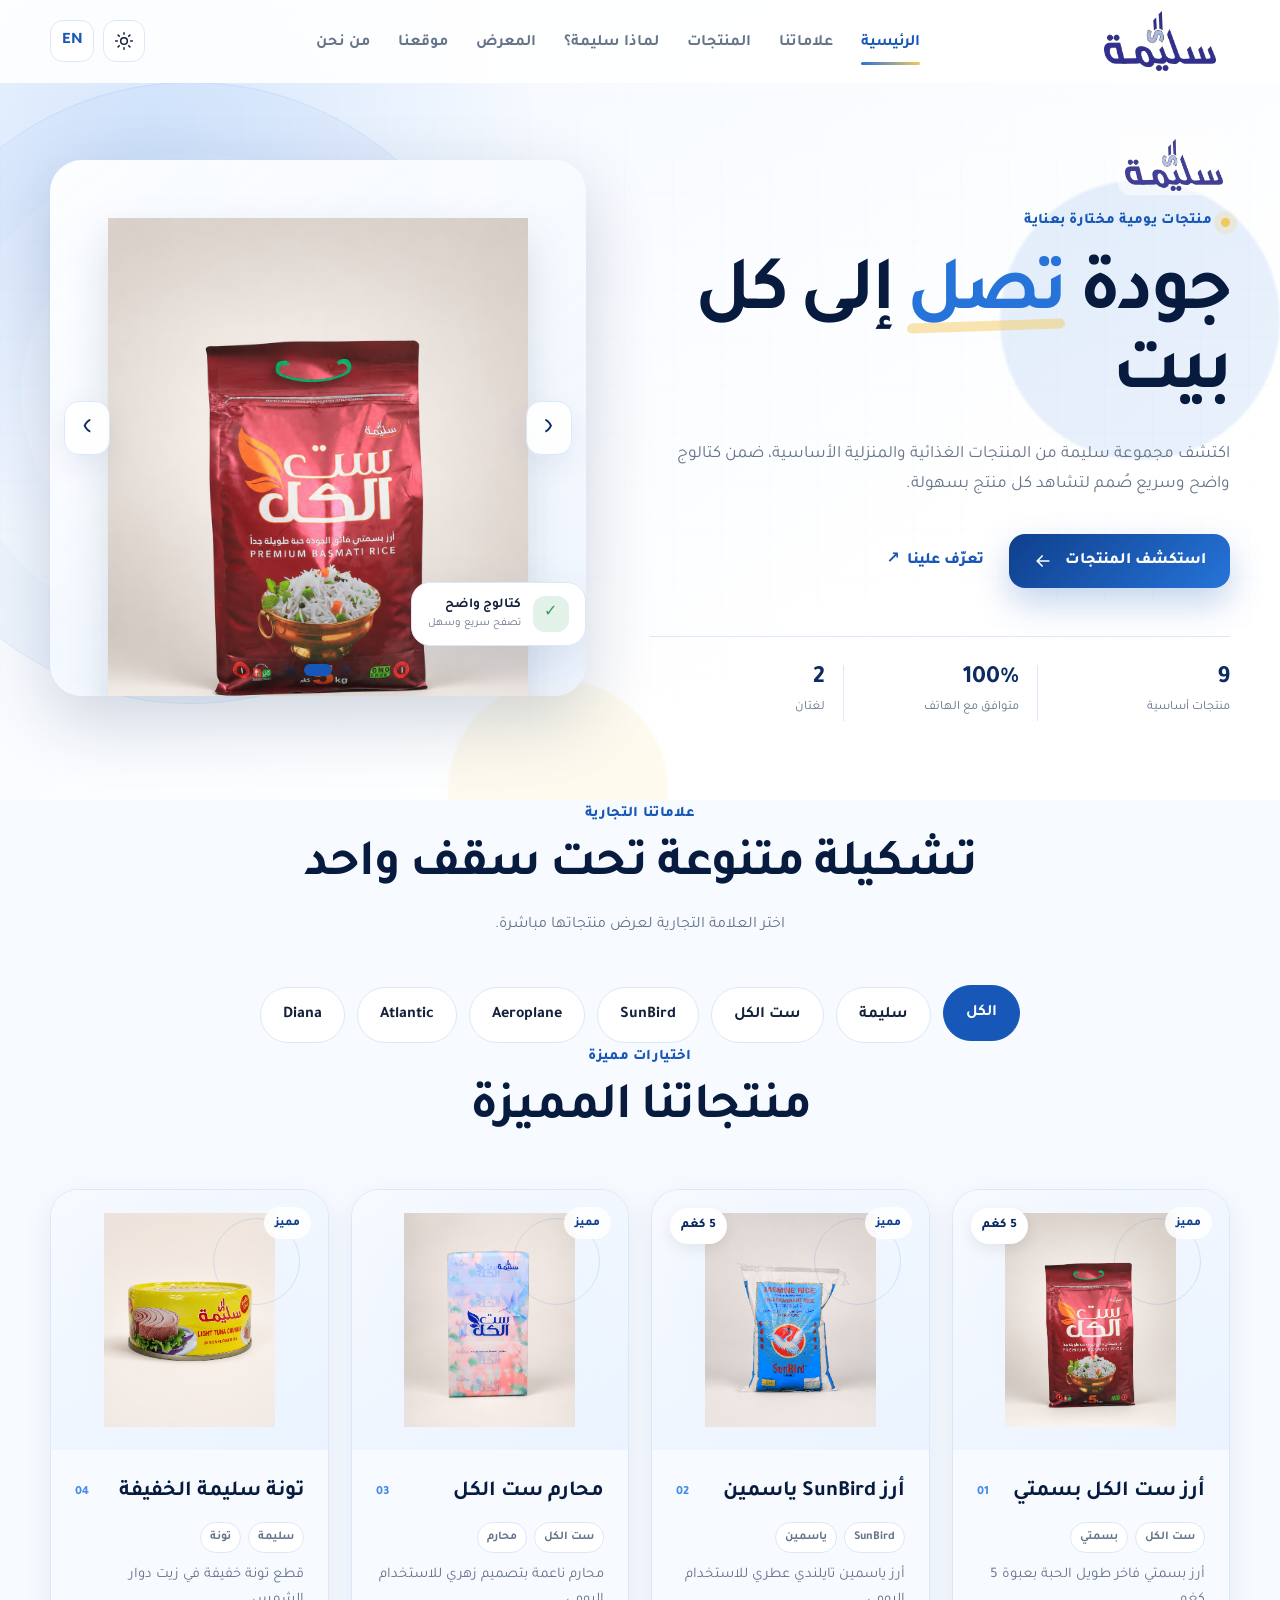
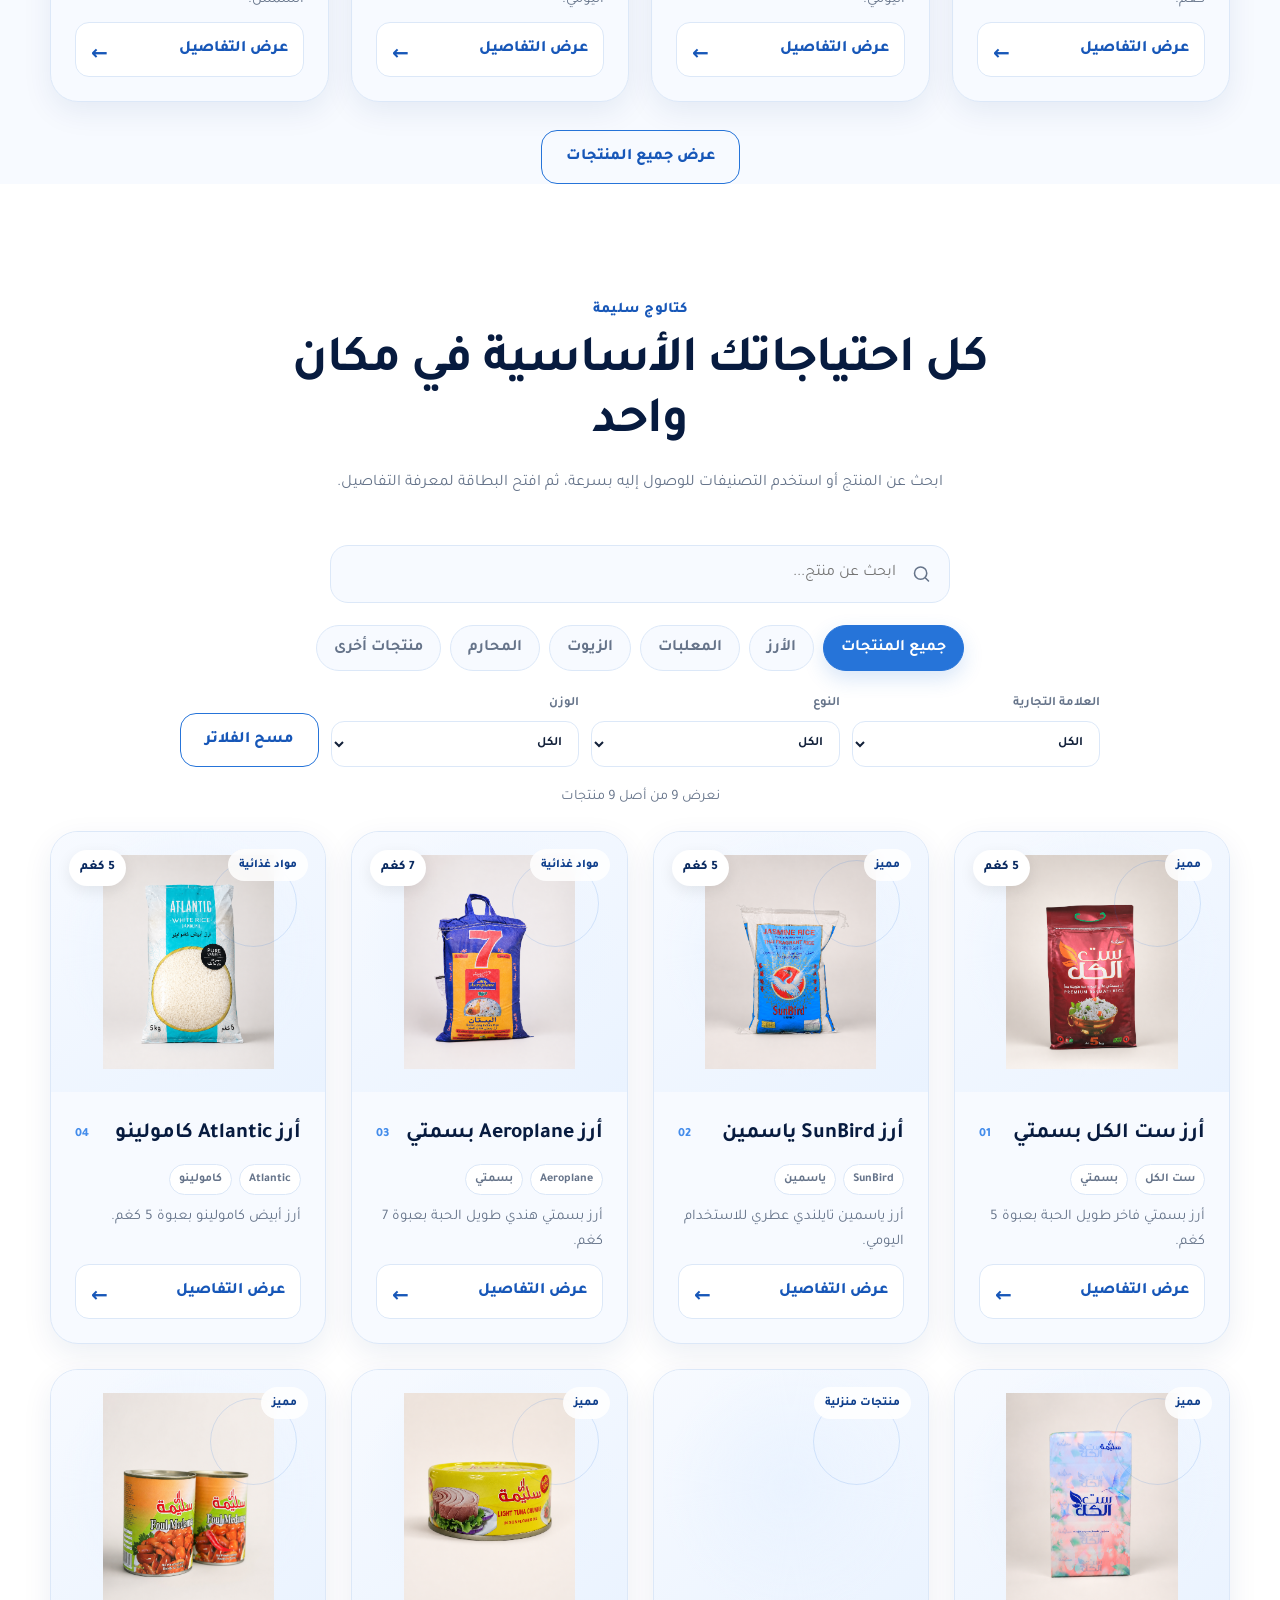
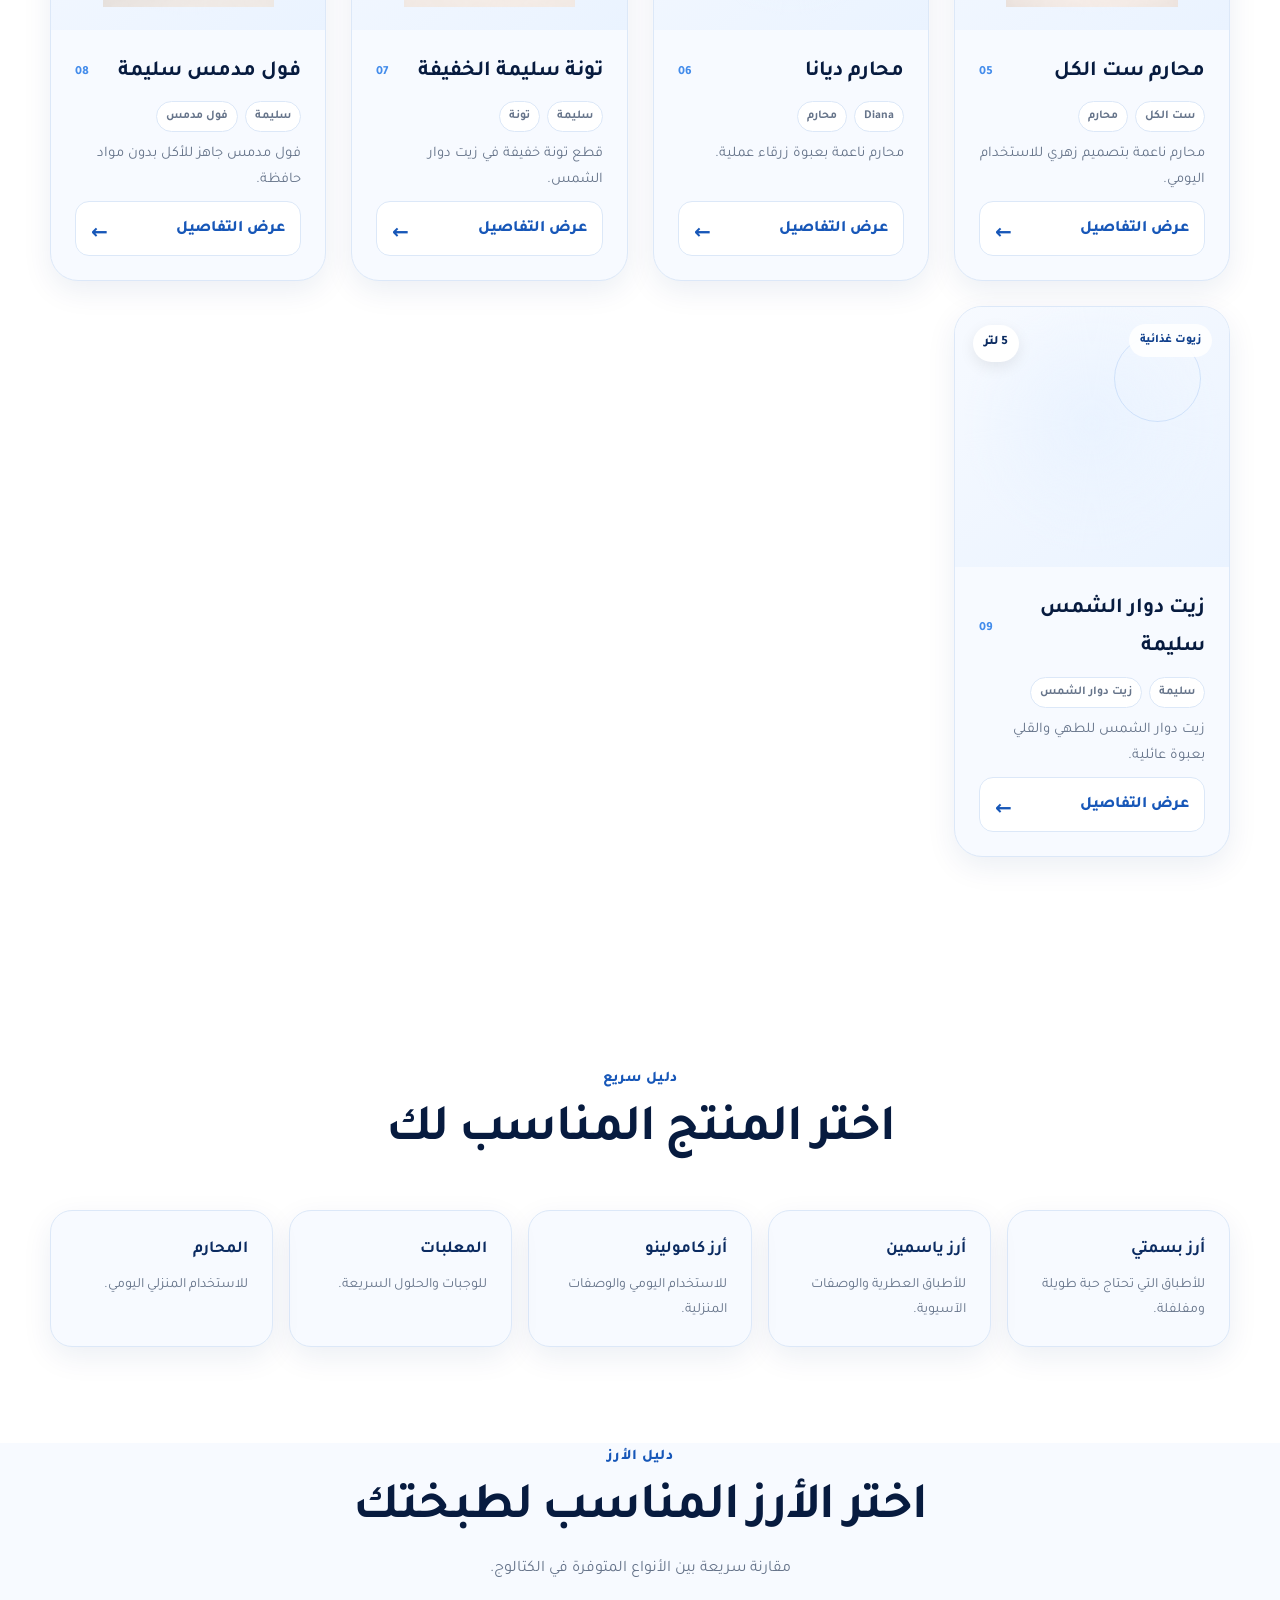
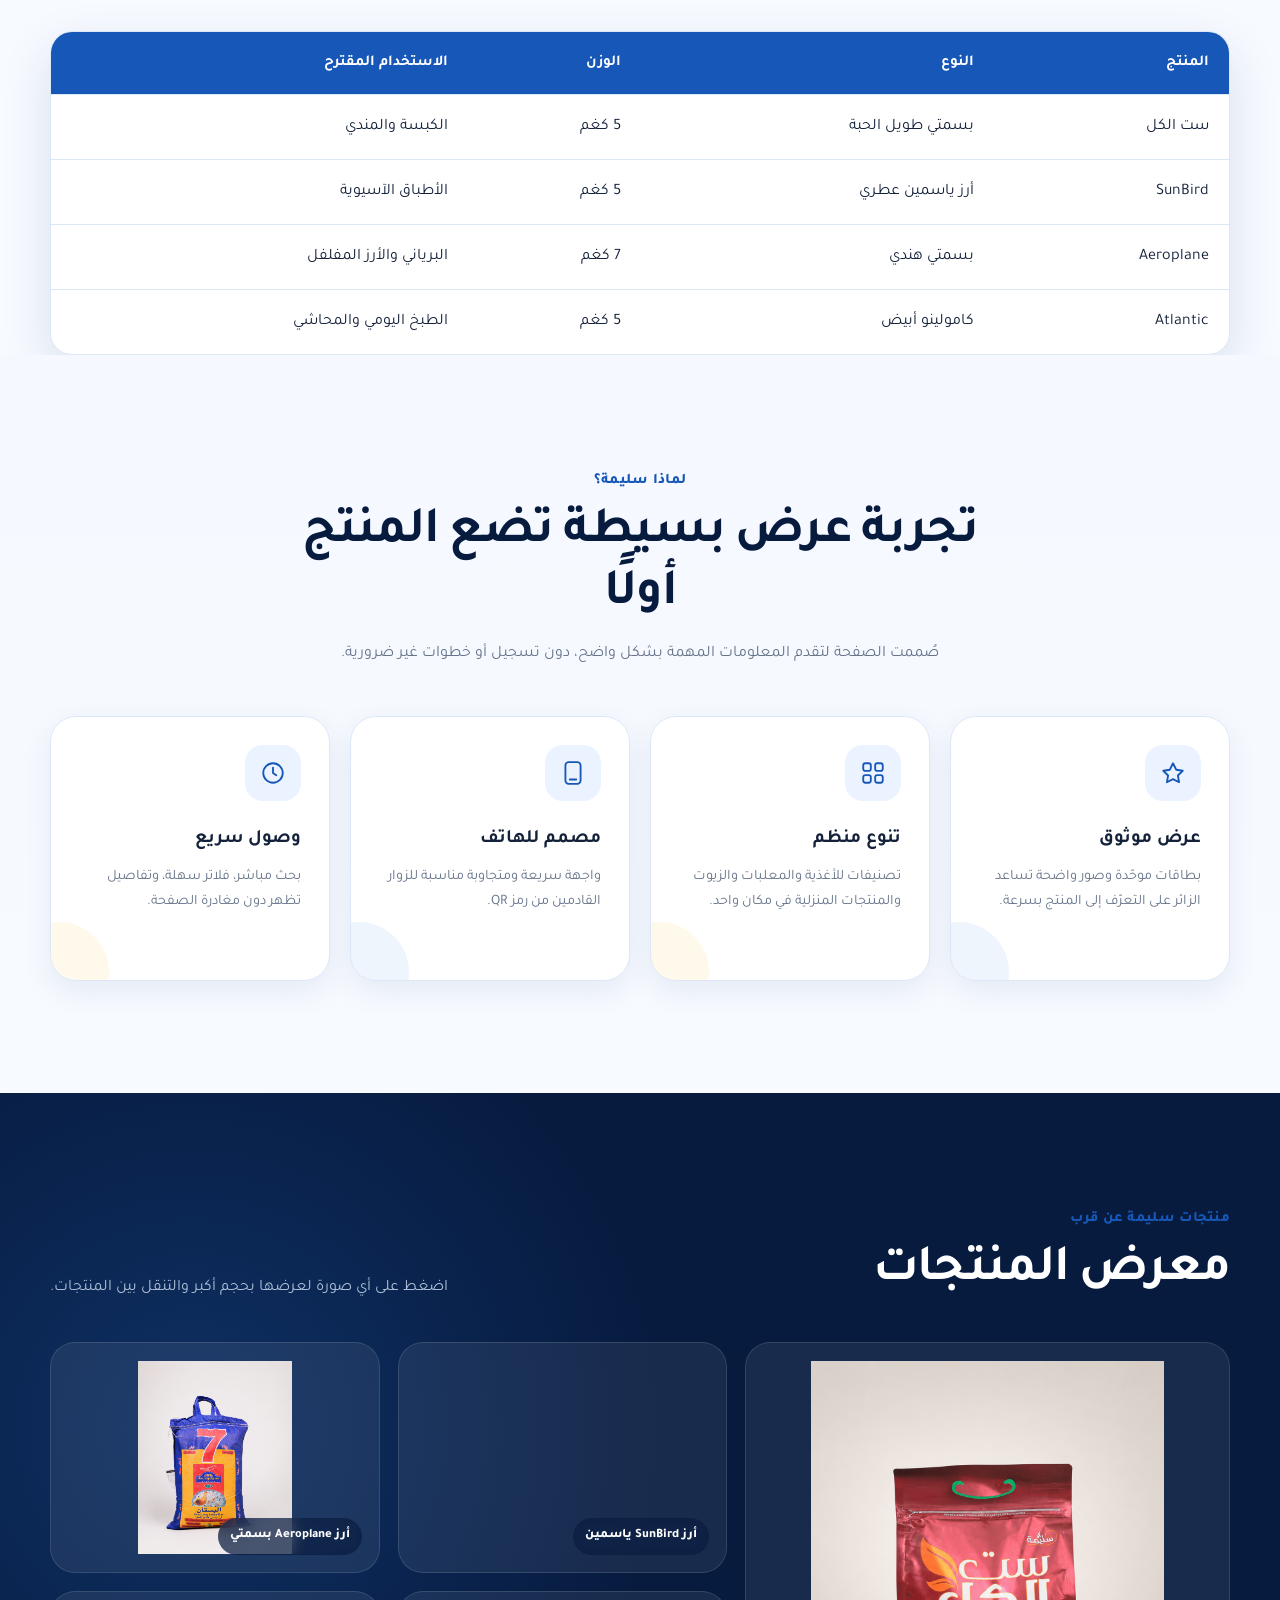
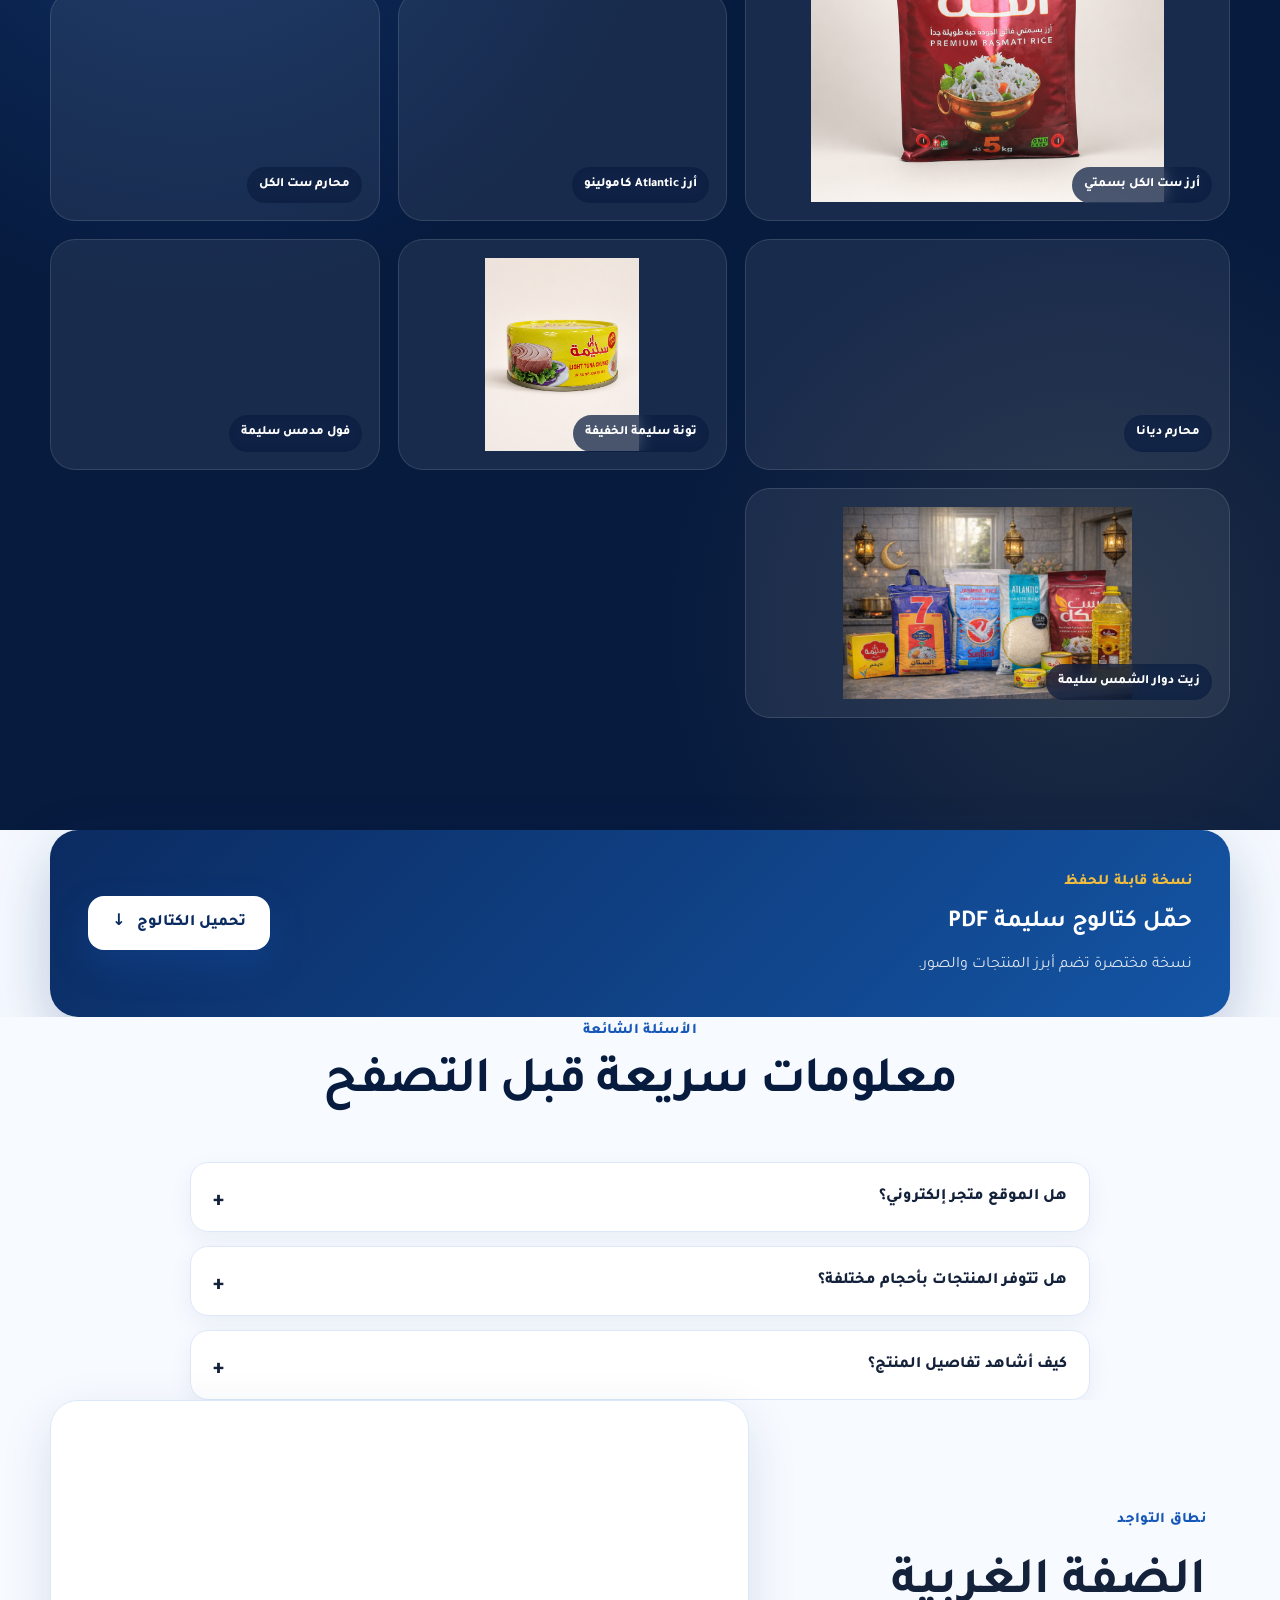
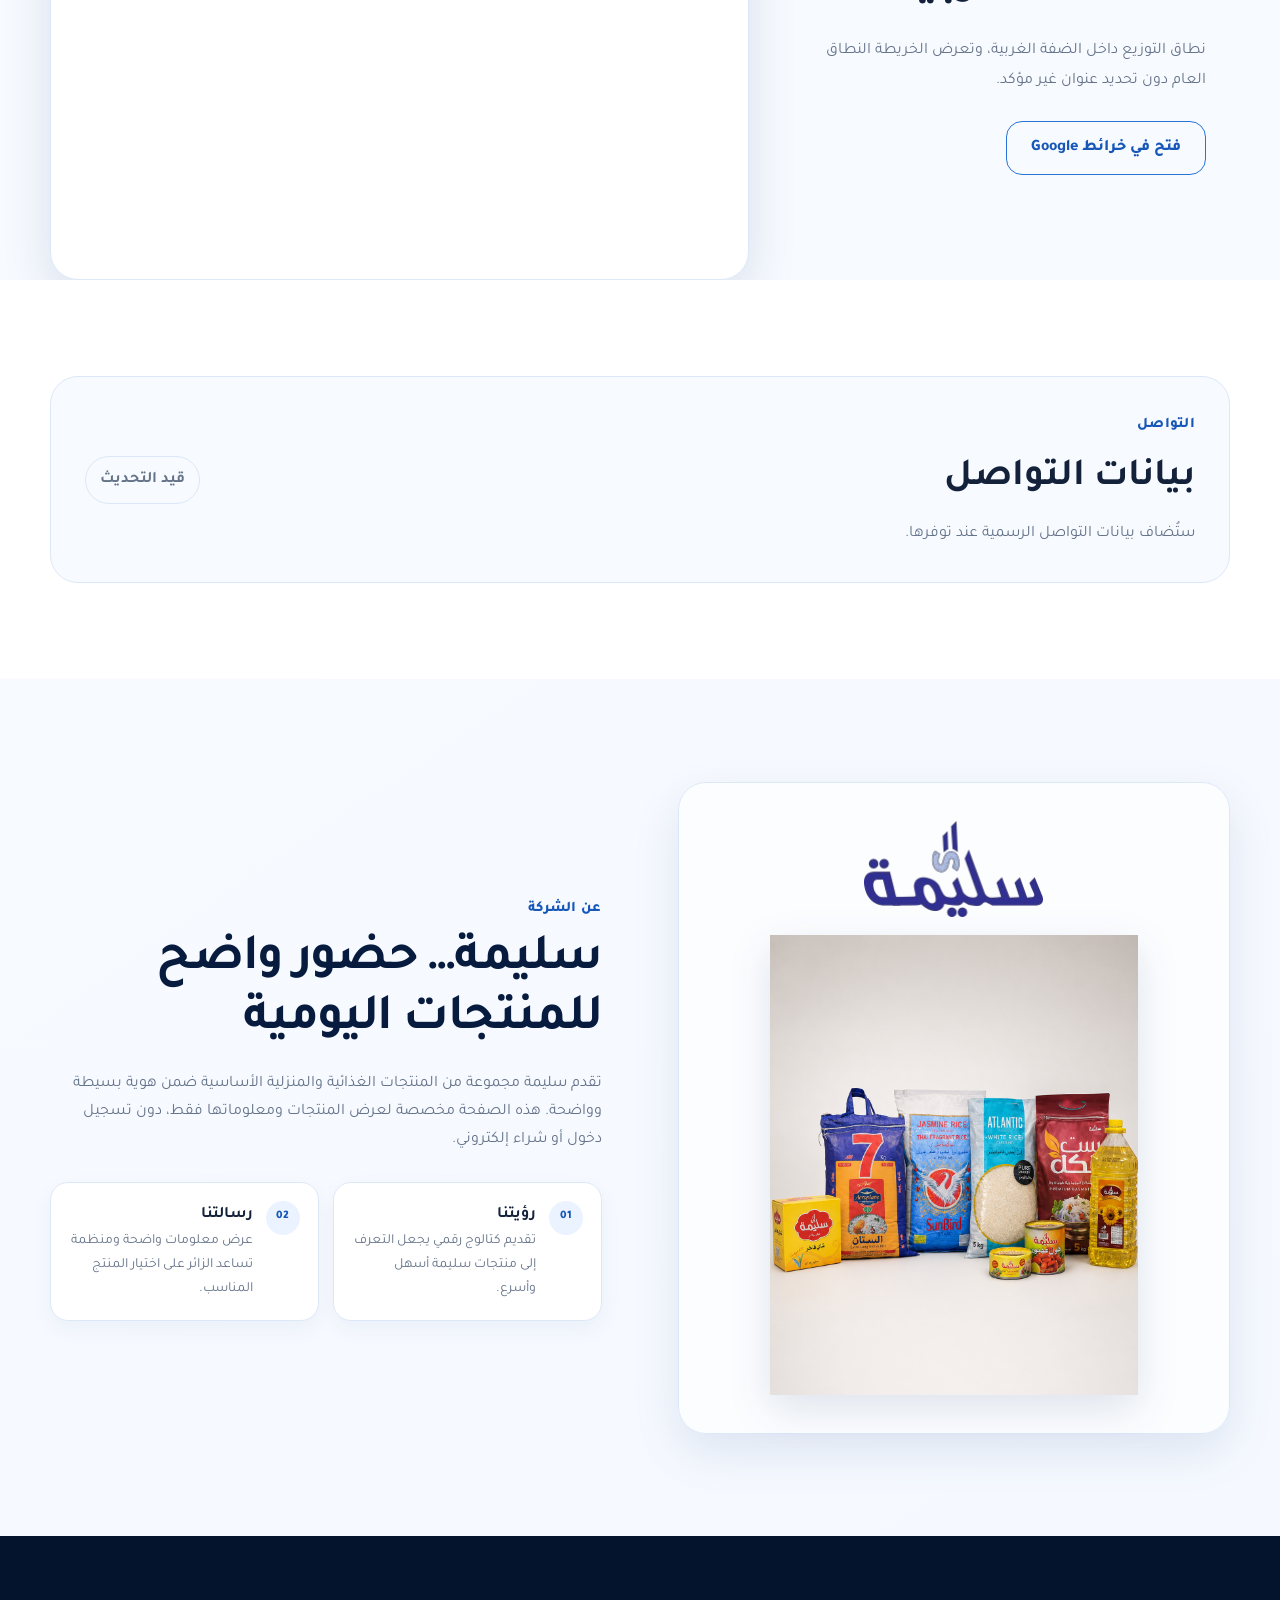
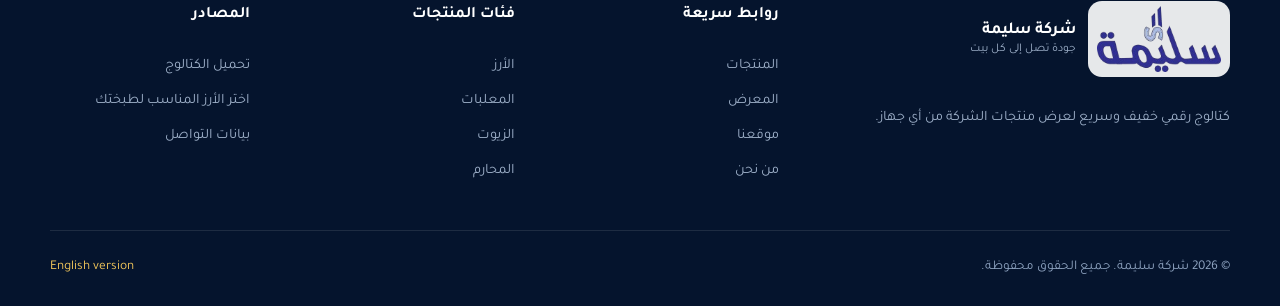
==== commit e0c6b02c: "Redesign company about section" ====
--- a/index.html
+++ b/index.html
@@ -222,14 +222,12 @@
 
     <section class="about-section section" id="about">
       <div class="container about-layout">
-        <div class="about-visual reveal">
-          <div class="about-logo-card"><img class="official-logo" src="./assets/images/logo.png" alt="شعار شركة سليمة" width="126" height="67" loading="lazy"><span data-i18n="company">شركة سليمة</span></div>
-          <img class="about-product product-a" src="assets/products/real/tuna.png" alt="تونة سليمة" width="1122" height="1402" loading="lazy" decoding="async">
-          <img class="about-product product-b" src="assets/products/real/beans.png" alt="فول سليمة" width="1122" height="1402" loading="lazy" decoding="async">
-          <div class="about-ring"></div>
-        </div>
-
-        <div class="about-copy reveal">
+        <div class="about-visual about-visual-reveal">
+          <img class="official-logo about-visual-logo" src="./assets/images/logo.png" alt="شعار شركة سليمة" width="178" height="95" loading="lazy" decoding="async">
+          <img class="about-products-image" src="./assets/products/real/all-products.png" alt="مجموعة منتجات شركة سليمة" width="1122" height="1402" loading="lazy" decoding="async">
+        </div>
+
+        <div class="about-copy about-copy-reveal">
           <span class="section-kicker" data-i18n="aboutKicker">عن الشركة</span>
           <h2 data-i18n="aboutTitle">سليمة… حضور واضح للمنتجات اليومية</h2>
           <p data-i18n="aboutText">تقدم سليمة مجموعة من المنتجات الغذائية والمنزلية الأساسية ضمن هوية بسيطة وواضحة. هذه الصفحة مخصصة لعرض المنتجات ومعلوماتها فقط، دون تسجيل دخول أو شراء إلكتروني.</p>
@@ -237,10 +235,6 @@
           <div class="mission-grid">
             <article><span>01</span><div><h3 data-i18n="visionTitle">رؤيتنا</h3><p data-i18n="visionText">تقديم كتالوج رقمي يجعل التعرف إلى منتجات سليمة أسهل وأسرع.</p></div></article>
             <article><span>02</span><div><h3 data-i18n="missionTitle">رسالتنا</h3><p data-i18n="missionText">عرض معلومات واضحة ومنظمة تساعد الزائر على اختيار المنتج المناسب.</p></div></article>
-          </div>
-
-          <div class="values-row">
-            <span data-i18n="valueClarity">الوضوح</span><span data-i18n="valueQuality">الجودة</span><span data-i18n="valueSimplicity">البساطة</span><span data-i18n="valueVariety">التنوع</span>
           </div>
         </div>
       </div>
--- a/css/style.css
+++ b/css/style.css
@@ -237,25 +237,26 @@
 .gallery-item:hover::after { opacity: 1; transform: translateY(0); }
 .gallery-label { position: absolute; inset-inline-start: 17px; bottom: 17px; padding: 7px 12px; border-radius: 999px; background: rgba(7,27,63,.72); color: #fff; font-size: .8rem; font-weight: 800; backdrop-filter: blur(8px); }
 
-.about-section { padding: clamp(84px, 8vw, 120px) 0; background: var(--surface); }
-.about-layout { display: grid; grid-template-columns: minmax(0, .95fr) minmax(0, 1.05fr); align-items: center; gap: clamp(45px, 7vw, 90px); }
-.about-visual { position: relative; display: grid; grid-template-columns: repeat(2, minmax(0, 1fr)); grid-template-areas: "logo logo" "product-a product-b"; gap: 18px; width: 100%; max-width: 560px; margin-inline: auto; padding: clamp(20px, 4vw, 34px); overflow: hidden; border: 1px solid var(--border); border-radius: 32px; background: linear-gradient(145deg, var(--surface-soft), var(--blue-100)); }
-.about-ring { position: absolute; inset: 10% 8%; border: 1px solid var(--blue-200); border-radius: 32px; pointer-events: none; opacity: .55; }
-.about-logo-card { position: relative; z-index: 2; grid-area: logo; width: min(235px, 65%); min-height: 150px; margin-inline: auto; display: flex; flex-direction: column; align-items: center; justify-content: center; gap: 12px; border: 1px solid var(--border); border-radius: 26px; background: var(--surface); box-shadow: var(--shadow-md); }
-.about-logo-card img { width: 126px; max-height: 68px; padding: 4px 7px; border-radius: 12px; background: rgba(255,255,255,.7); }
-.about-logo-card span { color: var(--blue-900); font-weight: 800; }
-html[data-theme="dark"] .about-logo-card span { color: #fff; }
-.about-product { position: relative; z-index: 2; width: 100%; height: clamp(210px, 22vw, 280px); max-width: 100%; padding: 14px; border: 1px solid var(--border); border-radius: 24px; background: var(--surface); object-fit: contain; object-position: center; filter: drop-shadow(0 14px 18px rgba(8,40,91,.13)); }
-.product-a { grid-area: product-a; }
-.product-b { grid-area: product-b; }
-.about-copy > p { margin-top: 18px; color: var(--muted); }
-.mission-grid { display: grid; gap: 16px; margin-top: 30px; }
-.mission-grid article { display: flex; gap: 17px; padding: 18px; border: 1px solid var(--border); border-radius: 19px; background: var(--surface-soft); }
-.mission-grid article > span { width: 42px; height: 42px; flex: 0 0 42px; display: grid; place-items: center; border-radius: 13px; background: var(--blue-900); color: var(--gold); font-size: .76rem; font-weight: 900; }
+.about-section { padding: clamp(84px, 8vw, 120px) 0; background: linear-gradient(145deg, var(--surface-soft), var(--blue-50)); }
+.about-layout { display: grid; grid-template-columns: repeat(2, minmax(0, 1fr)); align-items: center; gap: clamp(42px, 6vw, 82px); }
+.about-copy { min-width: 0; }
+.about-copy h2 { max-width: 650px; font-size: clamp(2rem, 4vw, 3.8rem); line-height: 1.18; text-wrap: balance; }
+.about-copy > p { max-width: 600px; margin-top: 18px; color: var(--muted); }
+.about-visual { display: flex; min-width: 0; flex-direction: column; align-items: center; justify-content: center; width: 100%; max-width: 590px; min-height: 480px; margin-inline: auto; padding: clamp(22px, 4vw, 38px); border: 1px solid var(--border); border-radius: 28px; background: rgba(255,255,255,.64); box-shadow: 0 18px 48px rgba(13,53,113,.1); }
+html[data-theme="dark"] .about-section { background: linear-gradient(145deg, #0b1d39, #10294e); }
+html[data-theme="dark"] .about-visual { background: rgba(255,255,255,.06); }
+.about-visual-logo { width: clamp(110px, 14vw, 180px); max-height: 96px; margin-bottom: 18px; object-fit: contain; }
+.about-products-image { width: 100%; height: clamp(300px, 36vw, 460px); max-width: 100%; object-fit: contain; object-position: center; filter: drop-shadow(0 14px 20px rgba(8,40,91,.12)); }
+.mission-grid { display: grid; grid-template-columns: repeat(2, minmax(0, 1fr)); gap: 14px; margin-top: 28px; }
+.mission-grid article { display: flex; align-items: flex-start; gap: 13px; min-height: 0; padding: 18px; border: 1px solid var(--border); border-radius: 18px; background: var(--surface); box-shadow: 0 8px 22px rgba(13,53,113,.05); transition: transform var(--transition), box-shadow var(--transition); }
+.mission-grid article:hover { transform: translateY(-4px); box-shadow: var(--shadow-sm); }
+.mission-grid article > span { width: 34px; height: 34px; flex: 0 0 34px; display: grid; place-items: center; border-radius: 50%; background: var(--blue-100); color: var(--blue-700); font-size: .72rem; font-weight: 900; }
 .mission-grid h3 { color: var(--text); font-size: 1rem; }
 .mission-grid p { color: var(--muted); font-size: .87rem; }
-.values-row { display: flex; flex-wrap: wrap; gap: 9px; margin-top: 25px; }
-.values-row span { padding: 7px 13px; border: 1px solid var(--blue-200); border-radius: 999px; color: var(--blue-700); background: var(--blue-100); font-size: .82rem; font-weight: 800; }
+.about-copy-reveal { animation: aboutCopyReveal .7s ease-out both; }
+.about-visual-reveal { animation: aboutVisualReveal .75s ease-out both; }
+@keyframes aboutCopyReveal { from { opacity: 0; transform: translateY(14px); } to { opacity: 1; transform: none; } }
+@keyframes aboutVisualReveal { from { opacity: 0; transform: translateY(10px) scale(.98); } to { opacity: 1; transform: none; } }
 
 .site-footer { background: #05142d; color: #fff; }
 .footer-main { display: grid; grid-template-columns: 1.35fr repeat(3, minmax(0, .7fr)); gap: clamp(28px, 5vw, 70px); padding: 65px 0 45px; }
@@ -354,7 +355,7 @@
   .gallery-grid { grid-template-columns: 1fr 1fr; grid-auto-rows: clamp(190px, 29vw, 260px); }
   .gallery-item:first-child { grid-column: 1 / 3; grid-row: auto; }
   .about-layout { grid-template-columns: 1fr; }
-  .about-visual { width: min(590px, 100%); margin: auto; order: 2; }
+  .about-visual { width: min(590px, 100%); min-height: 0; margin: auto; order: 2; }
   .footer-main { grid-template-columns: 1.4fr .8fr; }
   .footer-note { grid-column: 1 / -1; }
 }
@@ -390,11 +391,9 @@
   .gallery-item:first-child { grid-column: auto; grid-row: auto; }
   .gallery-item { border-radius: 18px; }
   .gallery-item img { padding: 8px; }
-  .about-visual { grid-template-columns: 1fr; grid-template-areas: "logo" "product-a" "product-b"; padding: 18px; }
-  .about-ring { inset: 18px; }
-  .about-logo-card { width: min(210px, 80%); min-height: 140px; }
-  .about-logo-card img { width: 100px; max-height: 54px; }
-  .about-product { height: clamp(230px, 72vw, 320px); }
+  .about-visual { padding: 20px 16px; }
+  .about-products-image { height: clamp(280px, 86vw, 420px); }
+  .mission-grid { grid-template-columns: 1fr; }
   .footer-main { grid-template-columns: 1fr; gap: 36px; }
   .footer-note { grid-column: auto; }
   .footer-bottom { align-items: flex-start; flex-direction: column; justify-content: center; padding: 18px 0; }
@@ -416,6 +415,8 @@
   .reveal { opacity: 1; transform: none; }
   .site-logo-link { animation: none; }
   .site-logo-link:hover, .footer-brand:hover .footer-logo { transform: none; filter: none; }
+  .about-copy-reveal, .about-visual-reveal { animation: none; }
+  .mission-grid article:hover { transform: none; }
 }
 
 /* Expanded catalog sections */
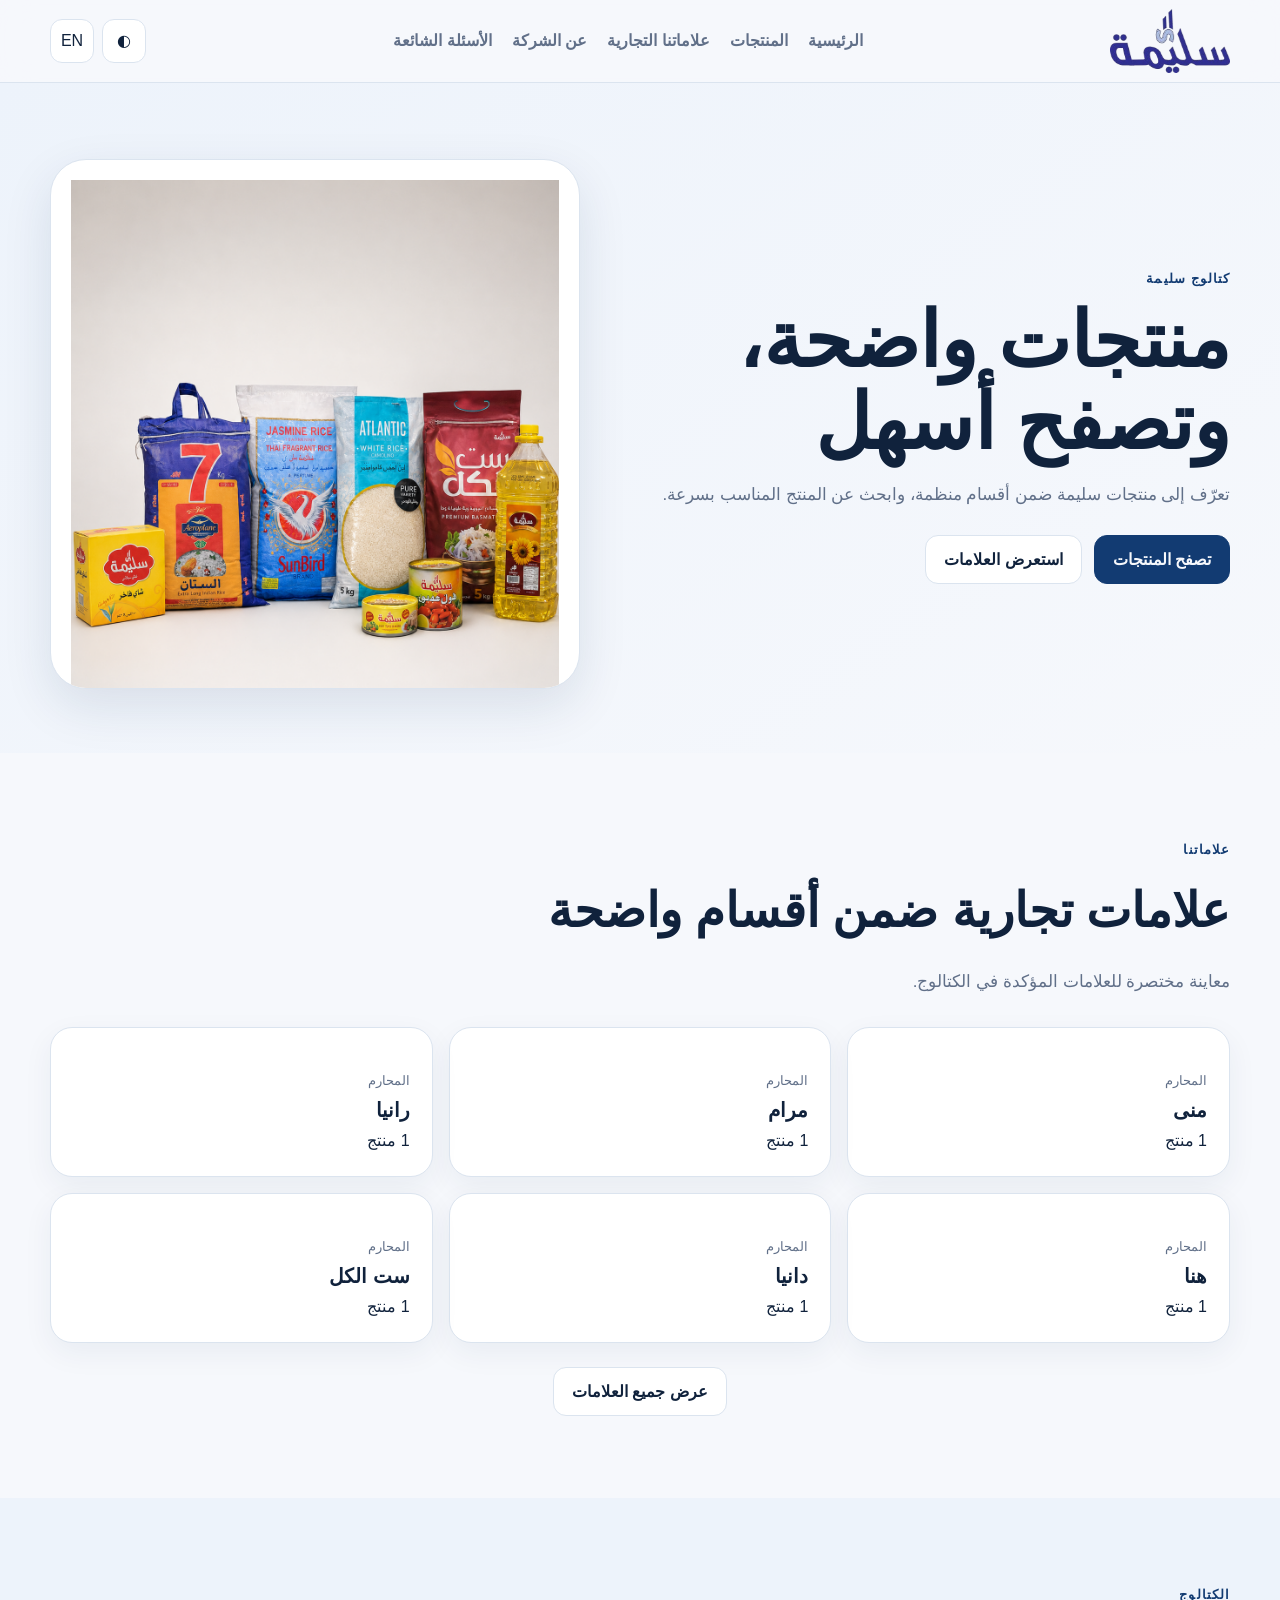
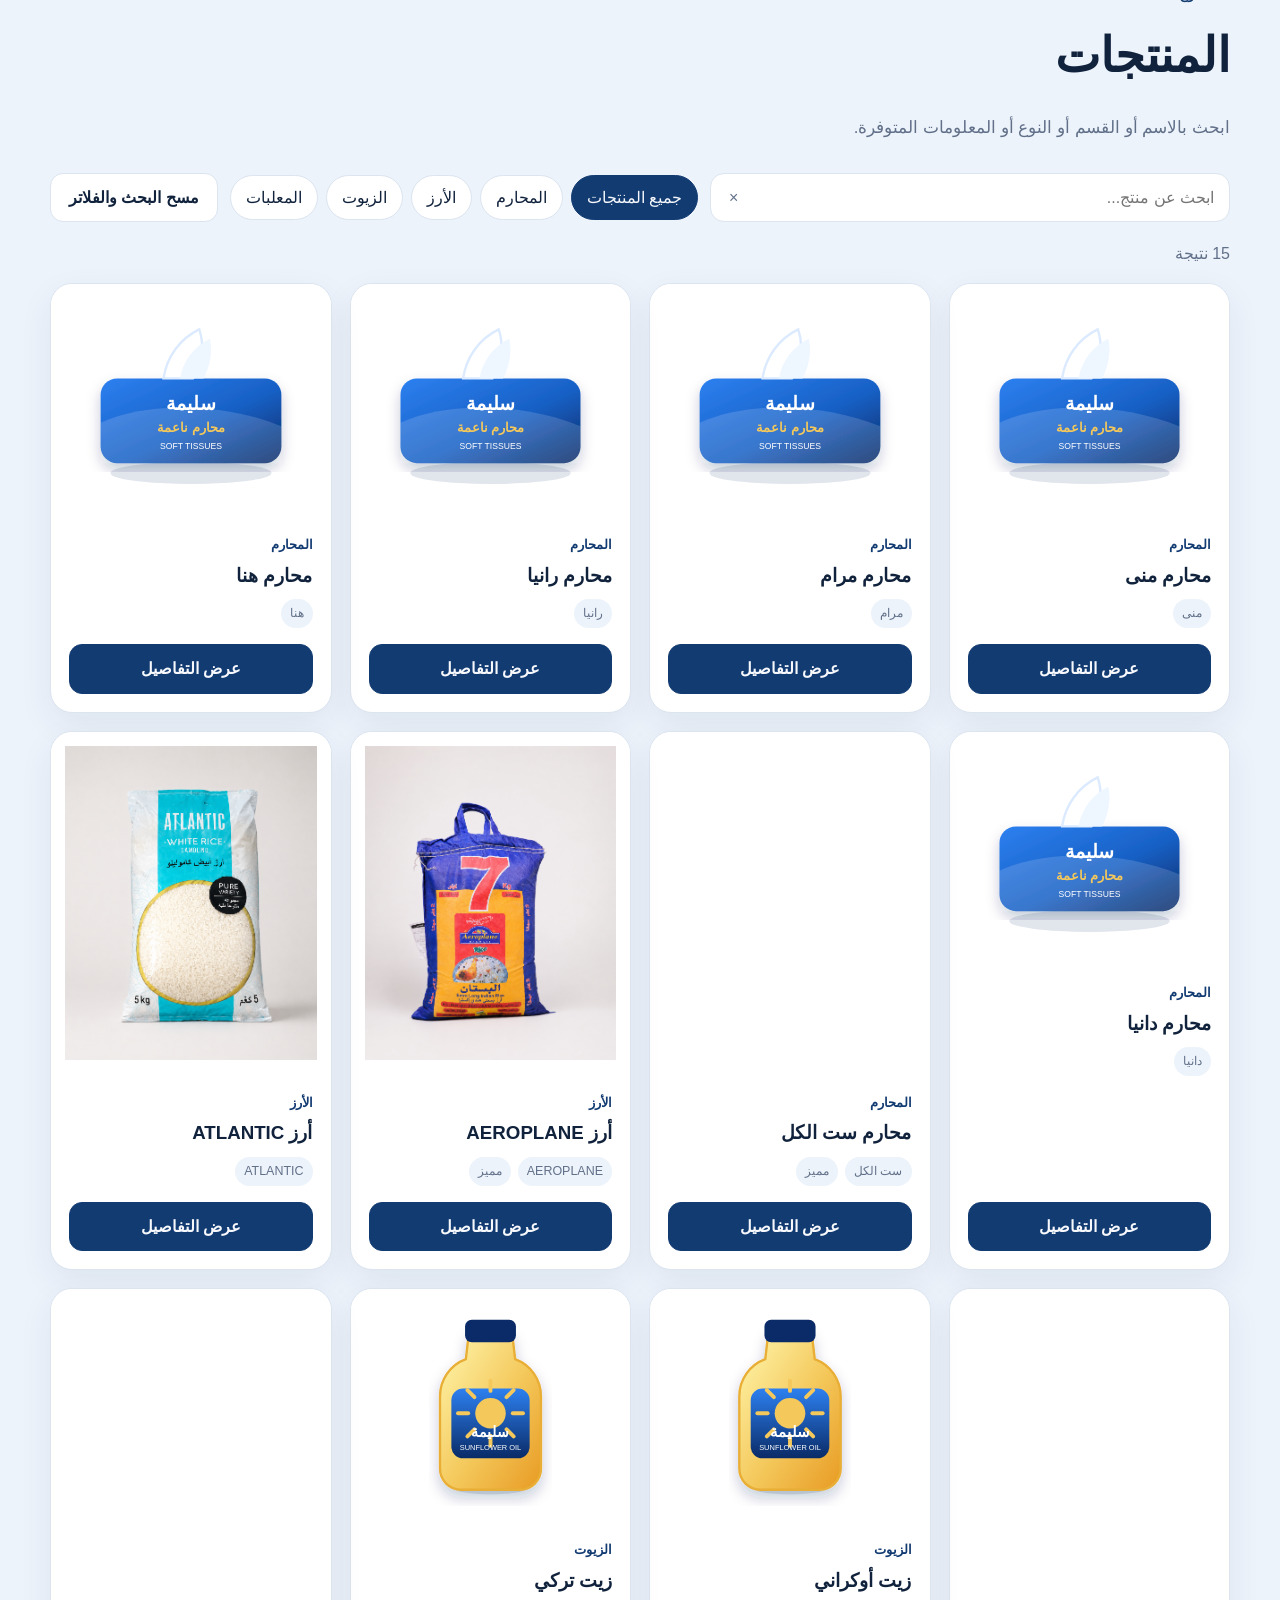
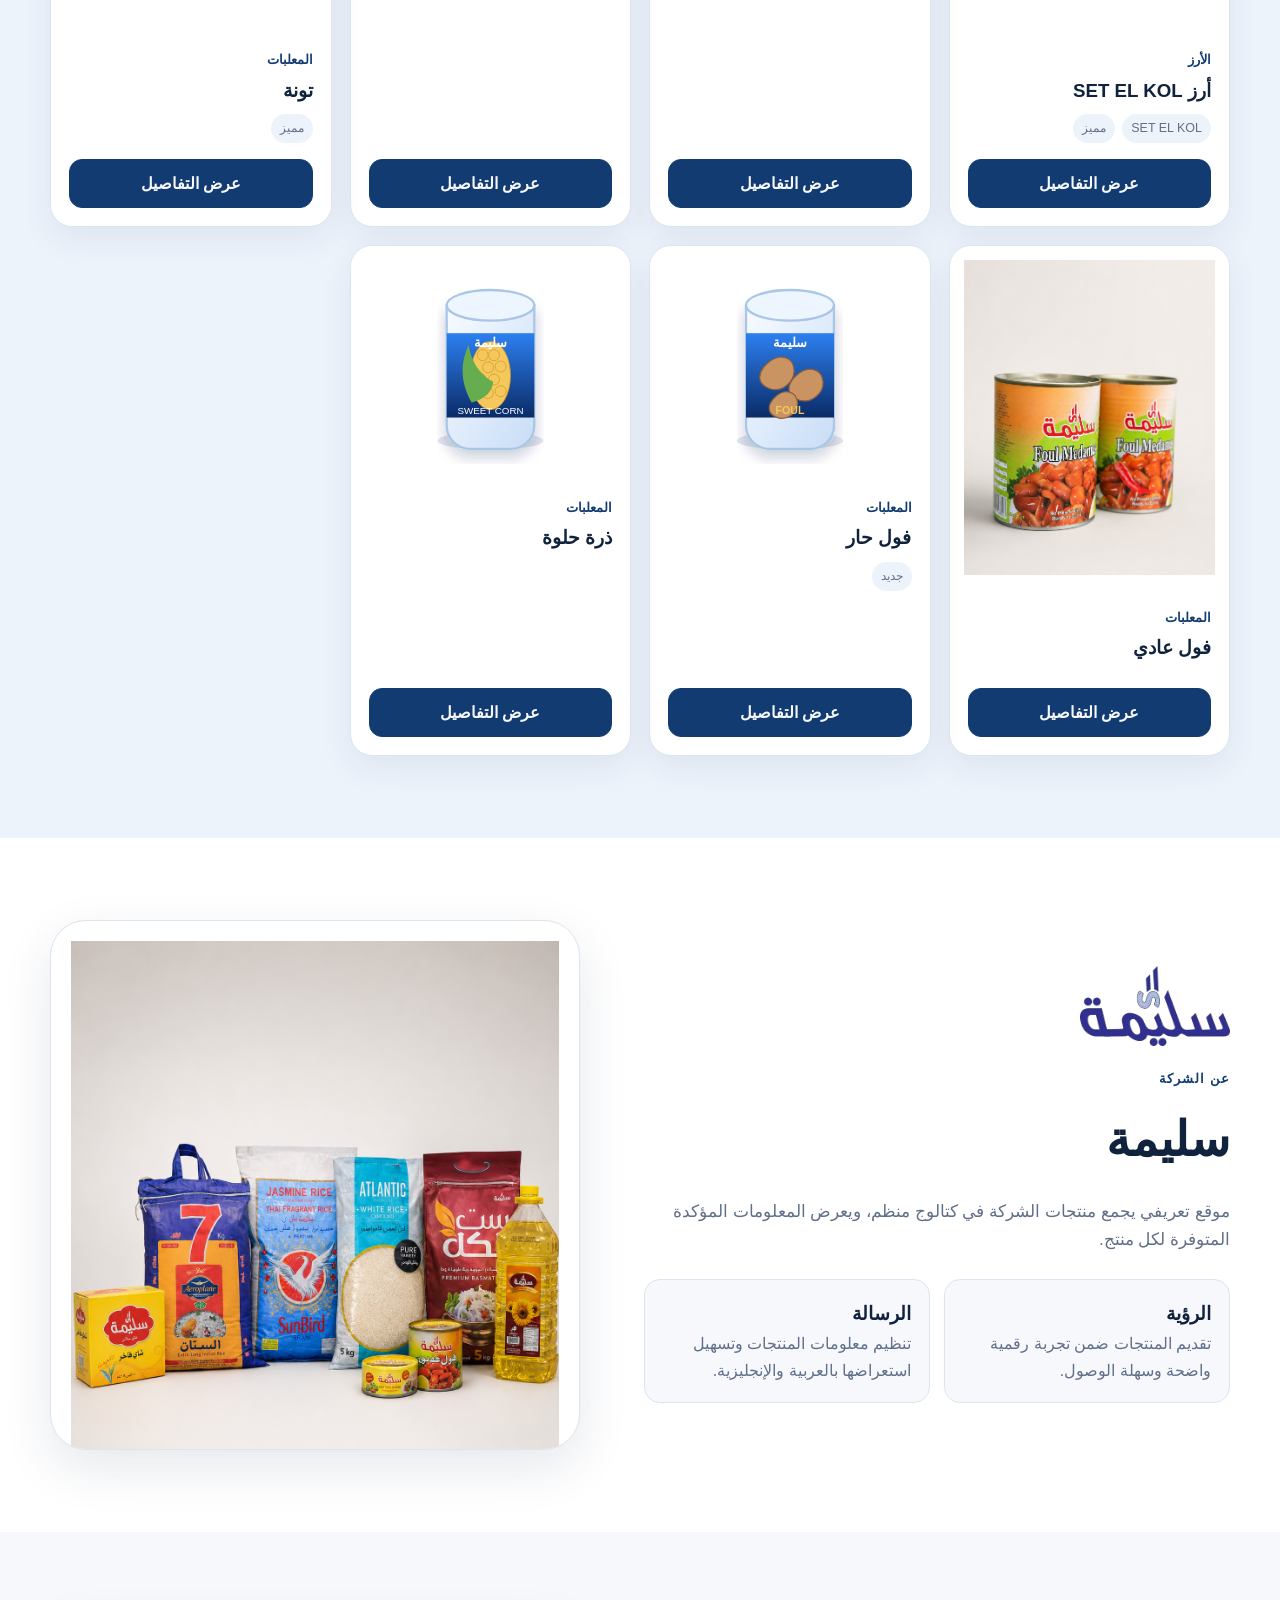
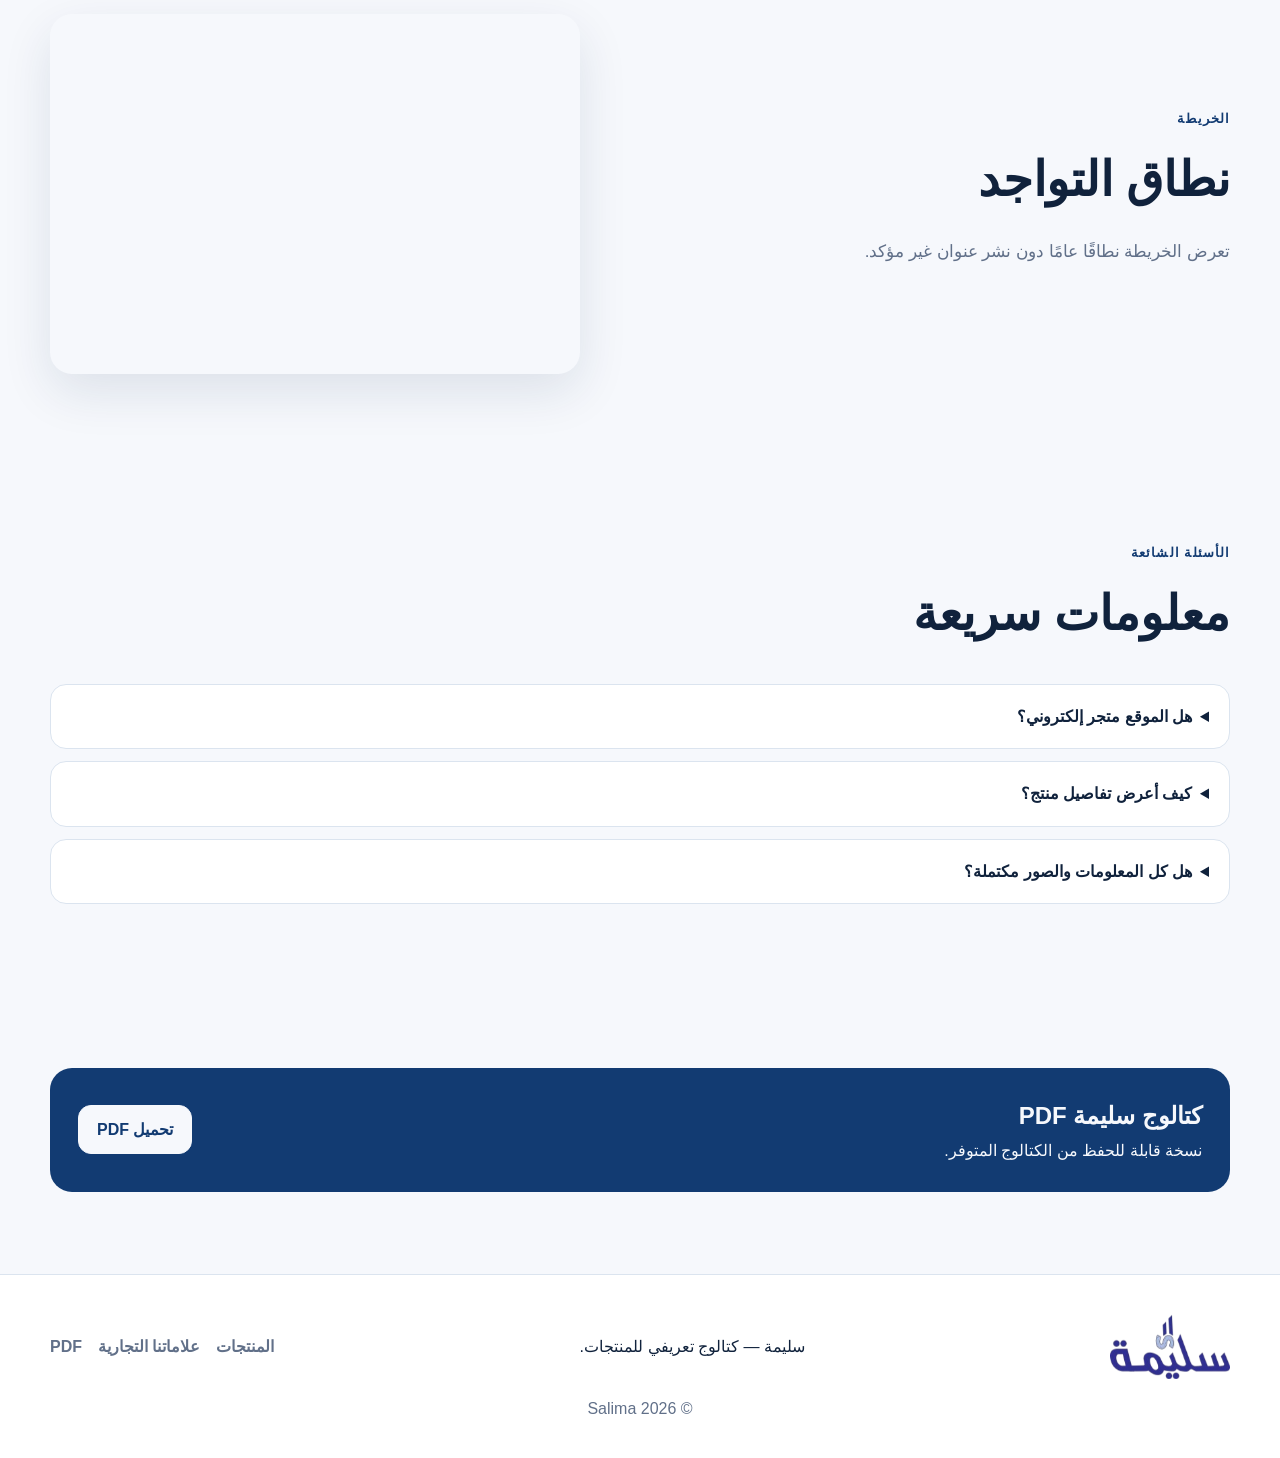
==== commit d0186262: "Add product categories, brand pages, offers and improved product experience" ====
--- a/index.html
+++ b/index.html
@@ -1,309 +1,110 @@
-<!DOCTYPE html>
+<!doctype html>
 <html lang="ar" dir="rtl" data-theme="light">
 <head>
-  <meta charset="UTF-8">
-  <meta name="viewport" content="width=device-width, initial-scale=1.0">
-  <meta name="description" content="كتالوج شركة سليمة لعرض المنتجات الغذائية والمنزلية بجودة واضحة وتجربة سهلة.">
-  <meta name="theme-color" content="#0b2b61">
-  <meta property="og:title" content="شركة سليمة | كتالوج المنتجات">
-  <meta property="og:description" content="استكشف منتجات شركة سليمة الغذائية والمنزلية.">
+  <meta charset="utf-8">
+  <meta name="viewport" content="width=device-width,initial-scale=1">
+  <meta name="description" content="الموقع التعريفي لشركة سليمة: تصفح المنتجات والأقسام والعلامات التجارية.">
+  <meta name="theme-color" content="#123b72">
+  <meta property="og:site_name" content="سليمة | Salima">
+  <meta property="og:title" content="سليمة | المنتجات والعلامات التجارية">
+  <meta property="og:description" content="تصفح كتالوج منتجات سليمة وأقسامه.">
   <meta property="og:type" content="website">
-  <meta property="og:url" content="https://ahmad150101.github.io/Salima-website/">
-  <meta property="og:image" content="https://ahmad150101.github.io/Salima-website/assets/images/logo.png">
+  <meta property="og:url" content="https://ahmad150101.github.io/Salima-Web/">
+  <meta property="og:image" content="https://ahmad150101.github.io/Salima-Web/assets/images/logo.png">
   <meta name="twitter:card" content="summary">
-  <meta name="twitter:title" content="شركة سليمة | كتالوج المنتجات">
-  <meta name="twitter:description" content="استكشف منتجات شركة سليمة الغذائية والمنزلية.">
-  <meta name="twitter:image" content="https://ahmad150101.github.io/Salima-website/assets/images/logo.png">
-  <link rel="canonical" href="https://ahmad150101.github.io/Salima-website/">
-  <title>شركة سليمة | كتالوج المنتجات</title>
-  <link rel="icon" href="./assets/images/logo.png" type="image/png">
-  <link rel="preconnect" href="https://fonts.googleapis.com">
-  <link rel="preconnect" href="https://fonts.gstatic.com" crossorigin>
-  <link href="https://fonts.googleapis.com/css2?family=Tajawal:wght@400;500;600;700;800&display=swap" rel="stylesheet">
+  <meta name="twitter:title" content="سليمة | المنتجات والعلامات التجارية">
+  <meta name="twitter:description" content="تصفح كتالوج منتجات سليمة وأقسامه.">
+  <meta name="twitter:image" content="https://ahmad150101.github.io/Salima-Web/assets/images/logo.png">
+  <link rel="canonical" href="https://ahmad150101.github.io/Salima-Web/">
+  <link rel="icon" href="assets/images/logo.png" type="image/png">
   <link rel="stylesheet" href="css/style.css">
+  <title>سليمة | المنتجات والعلامات التجارية</title>
 </head>
 <body>
-  <div class="loader" id="pageLoader" aria-hidden="true">
-    <img class="official-logo loader-logo" src="./assets/images/logo.png" alt="شعار شركة سليمة" width="178" height="95">
-    <span></span>
-  </div>
-
-  <a class="skip-link" href="#mainContent" data-i18n="skip">انتقل إلى المحتوى</a>
-
-  <header class="site-header" id="siteHeader">
+  <a class="skip-link" href="#main" data-i18n="skip">انتقل إلى المحتوى</a>
+  <header class="site-header">
     <div class="container nav-shell">
-      <a class="brand site-logo-link" href="#home" aria-label="شركة سليمة">
-        <img class="official-logo navbar-logo" src="./assets/images/logo.png" alt="شعار شركة سليمة" width="142" height="76">
-      </a>
-
-      <nav class="main-nav" id="mainNav" aria-label="القائمة الرئيسية">
-        <a href="#home" class="active" data-i18n="navHome">الرئيسية</a>
-        <a href="#brands" data-i18n="navBrands">علاماتنا</a>
-        <a href="#products" data-i18n="navProducts">المنتجات</a>
-        <a href="#why" data-i18n="navWhy">لماذا سليمة؟</a>
-        <a href="#gallery" data-i18n="navGallery">المعرض</a>
-        <a href="#location" data-i18n="navLocation">موقعنا</a>
-        <a href="#about" data-i18n="navAbout">من نحن</a>
+      <a class="logo-link" href="index.html" aria-label="سليمة"><img src="assets/images/logo.png" alt="شعار سليمة" width="142" height="76"></a>
+      <button class="menu-btn" id="menuBtn" type="button" aria-expanded="false" aria-controls="mainNav" aria-label="فتح القائمة">☰</button>
+      <nav id="mainNav" aria-label="القائمة الرئيسية">
+        <a href="#home" data-i18n="home">الرئيسية</a>
+        <a href="#products" data-i18n="products">المنتجات</a>
+        <a href="brands.html" data-i18n="brands">علاماتنا التجارية</a>
+        <a href="#about" data-i18n="about">عن الشركة</a>
+        <a href="#faq" data-i18n="faq">الأسئلة الشائعة</a>
       </nav>
-
       <div class="nav-actions">
-        <button class="icon-btn" id="themeToggle" type="button" aria-label="تفعيل الوضع الداكن" title="الوضع الداكن">
-          <svg class="sun-icon" viewBox="0 0 24 24" aria-hidden="true"><circle cx="12" cy="12" r="4"></circle><path d="M12 2v2M12 20v2M4.93 4.93l1.42 1.42M17.66 17.66l1.41 1.41M2 12h2M20 12h2M4.93 19.07l1.42-1.42M17.66 6.34l1.41-1.41"></path></svg>
-          <svg class="moon-icon" viewBox="0 0 24 24" aria-hidden="true"><path d="M21 12.79A9 9 0 1 1 11.21 3 7 7 0 0 0 21 12.79z"></path></svg>
-        </button>
+        <button class="icon-btn" id="themeToggle" type="button" aria-label="تبديل المظهر">◐</button>
         <button class="language-btn" id="languageToggle" type="button" aria-label="Change language">EN</button>
-        <button class="menu-btn" id="menuBtn" type="button" aria-label="فتح القائمة" aria-expanded="false" aria-controls="mainNav">
-          <span></span><span></span><span></span>
-        </button>
       </div>
     </div>
   </header>
 
-  <main id="mainContent">
-    <section class="hero section" id="home">
-      <div class="hero-orb orb-one"></div>
-      <div class="hero-orb orb-two"></div>
-      <div class="hero-grid-pattern"></div>
-
-      <div class="container hero-layout">
-        <div class="hero-copy reveal">
-          <img class="official-logo hero-brand-logo" src="./assets/images/logo.png" alt="شعار شركة سليمة" width="112" height="60">
-          <span class="eyebrow"><span class="eyebrow-dot"></span><span data-i18n="heroEyebrow">منتجات يومية مختارة بعناية</span></span>
-          <h1 data-i18n-html="heroTitle">جودة <span>تصل</span> إلى كل بيت</h1>
-          <p data-i18n="heroText">اكتشف مجموعة سليمة من المنتجات الغذائية والمنزلية الأساسية، ضمن كتالوج واضح وسريع صُمم لتشاهد كل منتج بسهولة.</p>
-          <div class="hero-actions">
-            <a class="primary-btn" href="#products">
-              <span data-i18n="explore">استكشف المنتجات</span>
-              <svg viewBox="0 0 24 24" aria-hidden="true"><path d="M5 12h14M13 6l6 6-6 6"></path></svg>
-            </a>
-            <a class="text-link" href="#about"><span data-i18n="aboutLink">تعرّف علينا</span><span aria-hidden="true">↗</span></a>
-          </div>
-          <div class="hero-stats" aria-label="إحصائيات سريعة">
-            <div><strong data-count="9">0</strong><span data-i18n="statProducts">منتجات أساسية</span></div>
-            <div><strong>100%</strong><span data-i18n="statResponsive">متوافق مع الهاتف</span></div>
-            <div><strong>2</strong><span data-i18n="statLanguages">لغتان</span></div>
-          </div>
+  <main id="main">
+    <section class="hero" id="home">
+      <div class="container hero-grid">
+        <div>
+          <span class="eyebrow" data-i18n="heroEyebrow">كتالوج سليمة</span>
+          <h1 data-i18n="heroTitle">منتجات واضحة، وتصفح أسهل</h1>
+          <p data-i18n="heroText">تعرّف إلى منتجات سليمة ضمن أقسام منظمة، وابحث عن المنتج المناسب بسرعة.</p>
+          <div class="actions"><a class="primary-btn" href="#products" data-i18n="browse">تصفح المنتجات</a><a class="secondary-btn" href="brands.html" data-i18n="browseBrands">استعرض العلامات</a></div>
         </div>
-
-        <div class="hero-showcase hero-slider reveal" aria-label="مجموعة من منتجات سليمة">
-          <div class="showcase-glow"></div>
-          <div class="hero-slide active"><img src="assets/products/real/all-products.png" alt="مجموعة منتجات سليمة" width="1122" height="1402" fetchpriority="high"></div>
-          <div class="hero-slide"><img src="assets/products/real/set-elkol-rice.png" alt="أرز ست الكل" width="1122" height="1402" decoding="async"></div>
-          <div class="hero-slide"><img src="assets/products/real/tuna.png" alt="تونة سليمة" width="1122" height="1402" decoding="async"></div>
-          <button class="slider-arrow slider-prev" id="sliderPrev" type="button" aria-label="الشريحة السابقة">‹</button>
-          <button class="slider-arrow slider-next" id="sliderNext" type="button" aria-label="الشريحة التالية">›</button>
-          <div class="slider-dots" id="sliderDots"><button class="active" aria-label="الشريحة 1"></button><button aria-label="الشريحة 2"></button><button aria-label="الشريحة 3"></button></div>
-          <div class="quality-chip">
-            <span class="quality-icon">✓</span>
-            <span><strong data-i18n="clearCatalog">كتالوج واضح</strong><small data-i18n="easyBrowse">تصفح سريع وسهل</small></span>
-          </div>
-        </div>
+        <div class="hero-media"><img src="assets/products/real/all-products.png" alt="مجموعة من منتجات سليمة" width="1122" height="1402" fetchpriority="high"></div>
       </div>
     </section>
 
+    <section class="section offers-section" id="offers" hidden>
+      <div class="container"><div class="section-head"><span data-i18n="offersKicker">العروض</span><h2 data-i18n="offersTitle">العروض الحالية</h2></div><div class="products-grid" id="offersGrid"></div></div>
+    </section>
 
-    <section class="brands-section section" id="brands">
+    <section class="section brands-preview">
       <div class="container">
-        <div class="section-heading reveal"><span class="section-kicker" data-i18n="brandsKicker">علاماتنا التجارية</span><h2 data-i18n="brandsTitle">تشكيلة متنوعة تحت سقف واحد</h2><p data-i18n="brandsIntro">اختر العلامة التجارية لعرض منتجاتها مباشرة.</p></div>
-        <div class="brand-filter-grid" id="brandFilter"></div>
+        <div class="section-head"><span data-i18n="brandsKicker">علاماتنا</span><h2 data-i18n="brandsTitle">علامات تجارية ضمن أقسام واضحة</h2><p data-i18n="brandsText">معاينة مختصرة للعلامات المؤكدة في الكتالوج.</p></div>
+        <div class="brand-preview-grid" id="brandPreview"></div>
+        <div class="center"><a class="secondary-btn" href="brands.html" data-i18n="allBrands">عرض جميع العلامات</a></div>
       </div>
     </section>
 
-    <section class="featured-section section" id="featuredProducts">
-      <div class="container"><div class="section-heading reveal"><span class="section-kicker" data-i18n="featuredKicker">اختيارات مميزة</span><h2 data-i18n="featuredTitle">منتجاتنا المميزة</h2></div><div class="featured-products" id="featuredGrid"></div><div class="section-action"><a class="secondary-btn" href="#products" data-i18n="viewAllProducts">عرض جميع المنتجات</a></div></div>
-    </section>
-
-    <section class="products-section section" id="products">
+    <section class="section products-section" id="products">
       <div class="container">
-        <div class="section-heading reveal">
-          <span class="section-kicker" data-i18n="catalogKicker">كتالوج سليمة</span>
-          <h2 data-i18n="productsTitle">كل احتياجاتك الأساسية في مكان واحد</h2>
-          <p data-i18n="productsIntro">ابحث عن المنتج أو استخدم التصنيفات للوصول إليه بسرعة، ثم افتح البطاقة لمعرفة التفاصيل.</p>
+        <div class="section-head"><span data-i18n="catalog">الكتالوج</span><h2 data-i18n="productsTitle">المنتجات</h2><p data-i18n="productsText">ابحث بالاسم أو القسم أو النوع أو المعلومات المتوفرة.</p></div>
+        <div class="catalog-toolbar">
+          <label class="search-box"><span class="sr-only" data-i18n="searchLabel">البحث في المنتجات</span><input id="productSearch" type="search" autocomplete="off" placeholder="ابحث عن منتج..." data-i18n-placeholder="searchPlaceholder"><button id="clearSearch" type="button" aria-label="مسح البحث">×</button></label>
+          <div class="filter-list" id="filterList" aria-label="أقسام المنتجات"></div>
+          <button class="secondary-btn" id="clearFilters" type="button" data-i18n="clear">مسح البحث والفلاتر</button>
         </div>
-
-        <div class="catalog-toolbar reveal">
-          <label class="search-box" for="productSearch">
-            <svg viewBox="0 0 24 24" aria-hidden="true"><circle cx="11" cy="11" r="7"></circle><path d="m20 20-3.5-3.5"></path></svg>
-            <input id="productSearch" type="search" placeholder="ابحث عن منتج..." data-i18n-placeholder="searchPlaceholder" autocomplete="off">
-            <button id="clearSearch" class="clear-search" type="button" aria-label="مسح البحث">×</button>
-          </label>
-          <div class="filter-list" id="filterList" aria-label="تصنيفات المنتجات"></div>
-          <div class="advanced-filters">
-            <label><span data-i18n="filterBrand">العلامة التجارية</span><select id="brandSelect"></select></label>
-            <label><span data-i18n="filterType">النوع</span><select id="typeSelect"></select></label>
-            <label><span data-i18n="filterWeight">الوزن</span><select id="weightSelect"></select></label>
-            <button class="secondary-btn" id="clearFilters" type="button" data-i18n="clearFilters">مسح الفلاتر</button>
-          </div>
+        <p class="results-summary" id="resultsSummary" aria-live="polite"></p>
+        <div class="products-grid" id="productsGrid">
+          <noscript><p>يتطلب البحث التفاعلي JavaScript. يمكنك تصفح صفحات المنتجات بعد تفعيله.</p></noscript>
         </div>
-
-        <p class="results-summary" id="resultsSummary" aria-live="polite"></p>
-        <div class="products-grid" id="productsGrid"></div>
-
-        <div class="empty-state" id="emptyState" hidden>
-          <div class="empty-icon">⌕</div>
-          <h3 data-i18n="noResultsTitle">لا توجد منتجات مطابقة</h3>
-          <p data-i18n="noResultsText">جرّب كلمة بحث مختلفة أو اختر جميع المنتجات.</p>
-          <button class="secondary-btn" id="resetFilters" type="button" data-i18n="showAll">عرض جميع المنتجات</button>
-        </div>
+        <div class="empty-state" id="emptyState" hidden><h3 data-i18n="noResults">لا توجد نتائج مطابقة</h3><p data-i18n="noResultsText">عدّل عبارة البحث أو اعرض جميع الأقسام.</p></div>
       </div>
     </section>
 
-    <section class="guide-section section" id="guide">
-      <div class="container">
-        <div class="section-heading reveal"><span class="section-kicker" data-i18n="guideKicker">دليل سريع</span><h2 data-i18n="guideTitle">اختر المنتج المناسب لك</h2></div>
-        <div class="guide-grid">
-          <article class="guide-card reveal"><h3 data-i18n="guideBasmatiTitle">أرز بسمتي</h3><p data-i18n="guideBasmatiText">للأطباق التي تحتاج حبة طويلة ومفلفلة.</p></article>
-          <article class="guide-card reveal"><h3 data-i18n="guideJasmineTitle">أرز ياسمين</h3><p data-i18n="guideJasmineText">للأطباق العطرية والوصفات الآسيوية.</p></article>
-          <article class="guide-card reveal"><h3 data-i18n="guideCamolinoTitle">أرز كامولينو</h3><p data-i18n="guideCamolinoText">للاستخدام اليومي والوصفات المنزلية.</p></article>
-          <article class="guide-card reveal"><h3 data-i18n="guideCannedTitle">المعلبات</h3><p data-i18n="guideCannedText">للوجبات والحلول السريعة.</p></article>
-          <article class="guide-card reveal"><h3 data-i18n="guideTissuesTitle">المحارم</h3><p data-i18n="guideTissuesText">للاستخدام المنزلي اليومي.</p></article>
-        </div>
+    <section class="section about-section" id="about">
+      <div class="container about-grid">
+        <div><img class="about-logo" src="assets/images/logo.png" alt="شعار سليمة" width="178" height="95" loading="lazy" decoding="async"><span class="eyebrow" data-i18n="about">عن الشركة</span><h2 data-i18n="aboutTitle">سليمة</h2><p data-i18n="aboutText">موقع تعريفي يجمع منتجات الشركة في كتالوج منظم، ويعرض المعلومات المؤكدة المتوفرة لكل منتج.</p><div class="vision-grid"><article><h3 data-i18n="vision">الرؤية</h3><p data-i18n="visionText">تقديم المنتجات ضمن تجربة رقمية واضحة وسهلة الوصول.</p></article><article><h3 data-i18n="mission">الرسالة</h3><p data-i18n="missionText">تنظيم معلومات المنتجات وتسهيل استعراضها بالعربية والإنجليزية.</p></article></div></div>
+        <div class="about-media"><img src="assets/products/real/all-products.png" alt="مجموعة منتجات سليمة" width="1122" height="1402" loading="lazy" decoding="async"></div>
       </div>
     </section>
 
-
-    <section class="compare-section section" id="compare">
-      <div class="container"><div class="section-heading reveal"><span class="section-kicker" data-i18n="compareKicker">دليل الأرز</span><h2 data-i18n="compareTitle">اختر الأرز المناسب لطبختك</h2><p data-i18n="compareIntro">مقارنة سريعة بين الأنواع المتوفرة في الكتالوج.</p></div>
-      <div class="comparison-table-wrap reveal"><table class="comparison-table"><thead><tr><th data-i18n="compareProduct">المنتج</th><th data-i18n="compareType">النوع</th><th data-i18n="compareWeight">الوزن</th><th data-i18n="compareUse">الاستخدام المقترح</th></tr></thead><tbody><tr><td>ست الكل</td><td data-i18n="basmatiLong">بسمتي طويل الحبة</td><td>5 كغم</td><td data-i18n="useKabsa">الكبسة والمندي</td></tr><tr><td>SunBird</td><td data-i18n="jasmineRice">أرز ياسمين عطري</td><td>5 كغم</td><td data-i18n="useAsian">الأطباق الآسيوية</td></tr><tr><td>Aeroplane</td><td data-i18n="indianBasmati">بسمتي هندي</td><td>7 كغم</td><td data-i18n="useBiryani">البرياني والأرز المفلفل</td></tr><tr><td>Atlantic</td><td data-i18n="camolinoRice">كامولينو أبيض</td><td>5 كغم</td><td data-i18n="useDaily">الطبخ اليومي والمحاشي</td></tr></tbody></table></div></div>
+    <section class="section location-section">
+      <div class="container location-grid"><div><span class="eyebrow" data-i18n="location">الخريطة</span><h2 data-i18n="locationTitle">نطاق التواجد</h2><p data-i18n="locationText">تعرض الخريطة نطاقًا عامًا دون نشر عنوان غير مؤكد.</p></div><iframe title="خريطة عامة للضفة الغربية" src="https://www.google.com/maps?q=West%20Bank&z=8&output=embed" loading="lazy"></iframe></div>
     </section>
 
-    <section class="why-section section" id="why">
-      <div class="container">
-        <div class="section-heading reveal">
-          <span class="section-kicker" data-i18n="whyKicker">لماذا سليمة؟</span>
-          <h2 data-i18n="whyTitle">تجربة عرض بسيطة تضع المنتج أولًا</h2>
-          <p data-i18n="whyIntro">صُممت الصفحة لتقدم المعلومات المهمة بشكل واضح، دون تسجيل أو خطوات غير ضرورية.</p>
-        </div>
+    <section class="section faq-section" id="faq"><div class="container"><div class="section-head"><span data-i18n="faq">الأسئلة الشائعة</span><h2 data-i18n="faqTitle">معلومات سريعة</h2></div><div class="faq-list"><details><summary data-i18n="q1">هل الموقع متجر إلكتروني؟</summary><p data-i18n="a1">لا، الموقع مخصص للتعريف بالمنتجات وعرض معلوماتها.</p></details><details><summary data-i18n="q2">كيف أعرض تفاصيل منتج؟</summary><p data-i18n="a2">اختر زر عرض التفاصيل في بطاقة المنتج.</p></details><details><summary data-i18n="q3">هل كل المعلومات والصور مكتملة؟</summary><p data-i18n="a3">تظهر المعلومات والصور المؤكدة فقط، وتُستكمل البيانات عند اعتمادها.</p></details></div></div></section>
 
-        <div class="features-grid">
-          <article class="feature-card reveal">
-            <div class="feature-icon"><svg viewBox="0 0 24 24" aria-hidden="true"><path d="m12 3 3 6 6 .9-4.5 4.4 1.1 6.2L12 17.6 6.4 20.5l1.1-6.2L3 9.9 9 9z"></path></svg></div>
-            <h3 data-i18n="featureQualityTitle">عرض موثوق</h3><p data-i18n="featureQualityText">بطاقات موحّدة وصور واضحة تساعد الزائر على التعرّف إلى المنتج بسرعة.</p>
-          </article>
-          <article class="feature-card reveal">
-            <div class="feature-icon"><svg viewBox="0 0 24 24" aria-hidden="true"><rect x="3" y="3" width="7" height="7" rx="2"></rect><rect x="14" y="3" width="7" height="7" rx="2"></rect><rect x="3" y="14" width="7" height="7" rx="2"></rect><rect x="14" y="14" width="7" height="7" rx="2"></rect></svg></div>
-            <h3 data-i18n="featureVarietyTitle">تنوع منظم</h3><p data-i18n="featureVarietyText">تصنيفات للأغذية والمعلبات والزيوت والمنتجات المنزلية في مكان واحد.</p>
-          </article>
-          <article class="feature-card reveal">
-            <div class="feature-icon"><svg viewBox="0 0 24 24" aria-hidden="true"><rect x="5" y="2" width="14" height="20" rx="3"></rect><path d="M9 18h6"></path></svg></div>
-            <h3 data-i18n="featureMobileTitle">مصمم للهاتف</h3><p data-i18n="featureMobileText">واجهة سريعة ومتجاوبة مناسبة للزوار القادمين من رمز QR.</p>
-          </article>
-          <article class="feature-card reveal">
-            <div class="feature-icon"><svg viewBox="0 0 24 24" aria-hidden="true"><circle cx="12" cy="12" r="9"></circle><path d="M12 7v5l3 2"></path></svg></div>
-            <h3 data-i18n="featureEasyTitle">وصول سريع</h3><p data-i18n="featureEasyText">بحث مباشر، فلاتر سهلة، وتفاصيل تظهر دون مغادرة الصفحة.</p>
-          </article>
-        </div>
-      </div>
-    </section>
-
-    <section class="gallery-section section" id="gallery">
-      <div class="container">
-        <div class="gallery-header reveal">
-          <div>
-            <span class="section-kicker" data-i18n="galleryKicker">منتجات سليمة عن قرب</span>
-            <h2 data-i18n="galleryTitle">معرض المنتجات</h2>
-          </div>
-          <p data-i18n="galleryIntro">اضغط على أي صورة لعرضها بحجم أكبر والتنقل بين المنتجات.</p>
-        </div>
-        <div class="gallery-grid" id="galleryGrid"></div>
-      </div>
-    </section>
-
-
-    <section class="catalog-download section">
-      <div class="container catalog-banner reveal"><div><span class="section-kicker" data-i18n="catalogPdfKicker">نسخة قابلة للحفظ</span><h2 data-i18n="catalogPdfTitle">حمّل كتالوج سليمة PDF</h2><p data-i18n="catalogPdfText">نسخة مختصرة تضم أبرز المنتجات والصور.</p></div><a class="primary-btn" href="assets/catalog/salima-catalog.pdf" download><span data-i18n="downloadCatalog">تحميل الكتالوج</span><span>↓</span></a></div>
-    </section>
-
-    <section class="faq-section section" id="faq"><div class="container"><div class="section-heading reveal"><span class="section-kicker" data-i18n="faqKicker">الأسئلة الشائعة</span><h2 data-i18n="faqTitle">معلومات سريعة قبل التصفح</h2></div><div class="faq-list"><details class="reveal"><summary data-i18n="faq1q">هل الموقع متجر إلكتروني؟</summary><p data-i18n="faq1a">لا، الموقع مخصص للتعرف على منتجات سليمة وعرض معلوماتها فقط.</p></details><details class="reveal"><summary data-i18n="faq2q">هل تتوفر المنتجات بأحجام مختلفة؟</summary><p data-i18n="faq2a">تختلف الأحجام حسب المنتج والتوفر، وتظهر الأحجام المؤكدة داخل تفاصيل المنتج.</p></details><details class="reveal"><summary data-i18n="faq3q">كيف أشاهد تفاصيل المنتج؟</summary><p data-i18n="faq3a">اضغط على زر عرض التفاصيل داخل أي بطاقة.</p></details></div></div></section>
-
-    <section class="location-section section" id="location"><div class="container location-layout"><div class="location-copy reveal"><span class="section-kicker" data-i18n="locationKicker">نطاق التواجد</span><h2 data-i18n="locationTitle">الضفة الغربية</h2><p data-i18n="locationText">نطاق التوزيع داخل الضفة الغربية، وتعرض الخريطة النطاق العام دون تحديد عنوان غير مؤكد.</p><a class="secondary-btn" href="https://www.google.com/maps/search/?api=1&query=West+Bank" target="_blank" rel="noopener" data-i18n="openMap">فتح في خرائط Google</a></div><div class="map-wrap reveal"><iframe title="خريطة الضفة الغربية" src="https://www.google.com/maps?q=West%20Bank&z=9&output=embed" loading="lazy" referrerpolicy="no-referrer-when-downgrade"></iframe></div></div></section>
-
-    <section class="contact-section section" id="contact"><div class="container contact-card reveal"><div><span class="section-kicker" data-i18n="contactKicker">التواصل</span><h2 data-i18n="contactTitle">بيانات التواصل</h2><p data-i18n="contactText">ستُضاف بيانات التواصل الرسمية عند توفرها.</p></div><span class="contact-status" data-i18n="contactPending">قيد التحديث</span></div></section>
-
-    <section class="about-section section" id="about">
-      <div class="container about-layout">
-        <div class="about-visual about-visual-reveal">
-          <img class="official-logo about-visual-logo" src="./assets/images/logo.png" alt="شعار شركة سليمة" width="178" height="95" loading="lazy" decoding="async">
-          <img class="about-products-image" src="./assets/products/real/all-products.png" alt="مجموعة منتجات شركة سليمة" width="1122" height="1402" loading="lazy" decoding="async">
-        </div>
-
-        <div class="about-copy about-copy-reveal">
-          <span class="section-kicker" data-i18n="aboutKicker">عن الشركة</span>
-          <h2 data-i18n="aboutTitle">سليمة… حضور واضح للمنتجات اليومية</h2>
-          <p data-i18n="aboutText">تقدم سليمة مجموعة من المنتجات الغذائية والمنزلية الأساسية ضمن هوية بسيطة وواضحة. هذه الصفحة مخصصة لعرض المنتجات ومعلوماتها فقط، دون تسجيل دخول أو شراء إلكتروني.</p>
-
-          <div class="mission-grid">
-            <article><span>01</span><div><h3 data-i18n="visionTitle">رؤيتنا</h3><p data-i18n="visionText">تقديم كتالوج رقمي يجعل التعرف إلى منتجات سليمة أسهل وأسرع.</p></div></article>
-            <article><span>02</span><div><h3 data-i18n="missionTitle">رسالتنا</h3><p data-i18n="missionText">عرض معلومات واضحة ومنظمة تساعد الزائر على اختيار المنتج المناسب.</p></div></article>
-          </div>
-        </div>
-      </div>
-    </section>
+    <section class="section catalog-download"><div class="container download-card"><div><h2 data-i18n="pdfTitle">كتالوج سليمة PDF</h2><p data-i18n="pdfText">نسخة قابلة للحفظ من الكتالوج المتوفر.</p></div><a class="primary-btn" href="assets/catalog/salima-catalog.pdf" download data-i18n="download">تحميل PDF</a></div></section>
   </main>
 
-  <footer class="site-footer">
-    <div class="container footer-main">
-      <div class="footer-intro">
-        <a class="brand footer-brand" href="#home">
-          <img class="official-logo footer-logo" src="./assets/images/logo.png" alt="شعار شركة سليمة" width="142" height="76" loading="lazy">
-          <span class="brand-copy"><strong data-i18n="company">شركة سليمة</strong><small data-i18n="tagline">جودة تصل إلى كل بيت</small></span>
-        </a>
-        <p data-i18n="footerText">كتالوج رقمي خفيف وسريع لعرض منتجات الشركة من أي جهاز.</p>
-      </div>
-      <div class="footer-links">
-        <h3 data-i18n="quickLinks">روابط سريعة</h3>
-        <a href="#products" data-i18n="navProducts">المنتجات</a><a href="#gallery" data-i18n="navGallery">المعرض</a><a href="#location" data-i18n="navLocation">موقعنا</a><a href="#about" data-i18n="navAbout">من نحن</a>
-      </div>
-      <div class="footer-links">
-        <h3 data-i18n="productCategories">فئات المنتجات</h3>
-        <a href="#products" data-footer-group="rice" data-i18n="footerRice">الأرز</a><a href="#products" data-footer-group="canned" data-i18n="footerCanned">المعلبات</a><a href="#products" data-footer-group="oil" data-i18n="footerOil">الزيوت</a><a href="#products" data-footer-group="tissues" data-i18n="footerTissues">المحارم</a>
-      </div>
-      <div class="footer-note">
-        <h3 data-i18n="footerResources">المصادر</h3>
-        <a href="./assets/catalog/salima-catalog.pdf" download data-i18n="downloadCatalog">تحميل الكتالوج</a>
-        <a href="#compare" data-i18n="compareTitle">اختر الأرز المناسب لطبختك</a>
-        <a href="#contact" data-i18n="contactTitle">بيانات التواصل</a>
-      </div>
-    </div>
-    <div class="container footer-bottom">
-      <p>© <span id="year"></span> <span data-i18n="company">شركة سليمة</span>. <span data-i18n="rights">جميع الحقوق محفوظة.</span></p>
-      <button id="footerLanguage" type="button" data-i18n="languageLabel">English version</button>
-    </div>
-  </footer>
-
-  <button class="to-top" id="toTop" type="button" aria-label="العودة إلى الأعلى"><svg viewBox="0 0 24 24" aria-hidden="true"><path d="m6 15 6-6 6 6"></path></svg></button>
+  <footer><div class="container footer-grid"><a class="logo-link" href="index.html"><img src="assets/images/logo.png" alt="شعار سليمة" width="142" height="76" loading="lazy"></a><p data-i18n="footerText">سليمة — كتالوج تعريفي للمنتجات.</p><nav><a href="#products" data-i18n="products">المنتجات</a><a href="brands.html" data-i18n="brands">علاماتنا التجارية</a><a href="assets/catalog/salima-catalog.pdf">PDF</a></nav></div><p class="copyright">© <span id="year"></span> Salima</p></footer>
 
   <dialog class="product-modal" id="productModal" aria-labelledby="modalTitle">
-    <div class="modal-shell">
-      <button class="modal-close" id="modalClose" type="button" aria-label="إغلاق">×</button>
-      <div class="modal-image-wrap"><img id="modalImage" src="" alt="" width="1122" height="1402"><button class="image-zoom-btn" id="modalZoom" type="button" data-i18n="zoomImage">تكبير الصورة</button><div class="modal-thumbnails" id="modalThumbnails" hidden></div></div>
-      <div class="modal-content">
-        <span class="modal-category" id="modalCategory"></span>
-        <h2 id="modalTitle"></h2>
-        <div class="modal-meta" id="modalMeta"></div>
-        <p class="modal-description" id="modalDescription"></p>
-        <div class="detail-list">
-          <article><span class="detail-icon">✓</span><div><h3 data-i18n="detailUse">الاستخدام المقترح</h3><p id="modalUse"></p></div></article>
-          <article><span class="detail-icon">⌂</span><div><h3 data-i18n="detailStorage">التخزين</h3><p id="modalStorage"></p></div></article>
-          <article><span class="detail-icon">▣</span><div><h3 data-i18n="detailPackaging">العبوة</h3><p id="modalPackaging"></p></div></article>
-        </div>
-        <p class="modal-disclaimer" data-i18n="detailsDisclaimer">ملاحظة: الصور والبيانات الحالية توضيحية ويمكن استبدالها ببيانات العبوة الرسمية.</p>
-        <div class="modal-actions"><a class="primary-btn" id="productPageLink" href="./product.html" data-i18n="openProductPage">فتح صفحة المنتج</a></div>
-        <section class="related-products" id="relatedProducts" hidden><h3 data-i18n="relatedTitle">قد يعجبك أيضًا</h3><div class="related-grid" id="relatedGrid"></div></section>
-      </div>
-    </div>
-  </dialog>
-
-  <dialog class="lightbox" id="lightbox" aria-label="عارض صور المنتجات">
-    <button class="lightbox-close" id="lightboxClose" type="button" aria-label="إغلاق">×</button>
-    <button class="lightbox-arrow prev" id="lightboxPrev" type="button" aria-label="الصورة السابقة">‹</button>
-    <figure><img id="lightboxImage" src="" alt=""><figcaption id="lightboxCaption"></figcaption></figure>
-    <button class="lightbox-arrow next" id="lightboxNext" type="button" aria-label="الصورة التالية">›</button>
+    <div class="modal-card"><button class="modal-close" id="modalClose" type="button" aria-label="إغلاق">×</button><div class="modal-media"><img id="modalImage" src="" alt=""></div><div class="modal-copy"><span class="product-category" id="modalCategory"></span><h2 id="modalTitle"></h2><dl id="modalDetails"></dl><div class="modal-actions"><button class="secondary-btn" id="shareProduct" type="button" data-i18n="share">مشاركة</button><button class="secondary-btn" id="copyProduct" type="button" data-i18n="copy">نسخ الرابط</button><a class="primary-btn" id="productPageLink" href="product.html" data-i18n="openPage">فتح صفحة المنتج</a></div><section id="relatedProducts" hidden><h3 data-i18n="related">منتجات مشابهة</h3><div class="related-grid" id="relatedGrid"></div></section></div></div>
   </dialog>
 
   <script src="js/products.js"></script>
   <script src="js/main.js"></script>
-  <script type="application/ld+json">{"@context":"https://schema.org","@type":"Organization","name":"شركة سليمة","url":"https://ahmad150101.github.io/Salima-website/","logo":"https://ahmad150101.github.io/Salima-website/assets/images/logo.png"}</script>
-  <noscript><p class="noscript-note">المحتوى الأساسي متاح، لكن البحث والفلاتر وتفاصيل المنتجات التفاعلية تتطلب JavaScript.</p></noscript>
+  <script type="application/ld+json">{"@context":"https://schema.org","@graph":[{"@type":"WebSite","name":"سليمة | Salima","url":"https://ahmad150101.github.io/Salima-Web/"},{"@type":"Organization","name":"سليمة | Salima","url":"https://ahmad150101.github.io/Salima-Web/","logo":"https://ahmad150101.github.io/Salima-Web/assets/images/logo.png"}]}</script>
 </body>
 </html>
--- a/css/style.css
+++ b/css/style.css
@@ -1,481 +1,17 @@
-* { box-sizing: border-box; margin: 0; padding: 0; }
-
-:root {
-  --blue-1000: #06152f;
-  --blue-950: #071b3f;
-  --blue-900: #0b2b61;
-  --blue-800: #0f3f8c;
-  --blue-700: #1757b8;
-  --blue-600: #2674d9;
-  --blue-500: #438ceb;
-  --blue-200: #cfe3fb;
-  --blue-100: #eaf3ff;
-  --blue-50: #f5f9ff;
-  --gold: #f4c85b;
-  --gold-dark: #c99825;
-  --surface: #ffffff;
-  --surface-soft: #f7faff;
-  --text: #13213a;
-  --muted: #66748a;
-  --text-muted: var(--muted);
-  --primary: var(--blue-700);
-  --border: #dce8f8;
-  --header-bg: rgba(255, 255, 255, .88);
-  --shadow-sm: 0 10px 30px rgba(13, 53, 113, .08);
-  --shadow-md: 0 18px 50px rgba(13, 53, 113, .13);
-  --shadow-lg: 0 30px 80px rgba(8, 40, 91, .19);
-  --shadow: var(--shadow-md);
-  --radius-sm: 14px;
-  --radius-md: 22px;
-  --radius-lg: 32px;
-  --transition: .25s ease;
-}
-
-html[data-theme="dark"] {
-  --surface: #0c1e3b;
-  --surface-soft: #0a1931;
-  --text: #f3f7ff;
-  --muted: #aab8ce;
-  --border: #20395e;
-  --header-bg: rgba(6, 21, 47, .9);
-  --blue-50: #06152f;
-  --blue-100: #10294e;
-  --blue-200: #204775;
-  --shadow-sm: 0 10px 30px rgba(0, 0, 0, .18);
-  --shadow-md: 0 18px 50px rgba(0, 0, 0, .24);
-  --shadow-lg: 0 30px 80px rgba(0, 0, 0, .34);
-}
-
-html { scroll-behavior: smooth; scroll-padding-top: 92px; }
-html, body { max-width: 100%; }
-body {
-  min-height: 100vh;
-  overflow-x: hidden;
-  background: var(--blue-50);
-  color: var(--text);
-  font-family: "Tajawal", system-ui, sans-serif;
-  line-height: 1.75;
-  transition: background var(--transition), color var(--transition);
-}
-body.modal-open { overflow: hidden; }
-img { display: block; max-width: 100%; }
-iframe, table { max-width: 100%; }
-button, input { font: inherit; }
-button, a { -webkit-tap-highlight-color: transparent; }
-a { color: inherit; text-decoration: none; }
-button { color: inherit; }
-button:focus-visible, a:focus-visible, input:focus-visible, select:focus-visible, summary:focus-visible { outline: 3px solid var(--gold); outline-offset: 3px; }
-::selection { background: var(--blue-600); color: #fff; }
-
-.container { width: min(1180px, calc(100% - 36px)); margin-inline: auto; }
-.section { position: relative; }
-.skip-link { position: fixed; inset-inline-start: 16px; top: -80px; z-index: 1000; padding: 10px 16px; border-radius: 10px; background: var(--blue-900); color: #fff; transition: top .2s ease; }
-.skip-link:focus { top: 12px; }
-
-.loader { position: fixed; inset: 0; z-index: 2000; display: grid; place-items: center; background: var(--blue-950); transition: opacity .45s ease, visibility .45s ease; }
-.loader.hide { opacity: 0; visibility: hidden; }
-.loader img { width: 142px; height: auto; max-height: 76px; padding: 5px 8px; border-radius: 14px; background: rgba(255,255,255,.9); object-fit: contain; animation: loaderPulse 1.3s ease-in-out infinite; }
-.loader span { position: absolute; width: 132px; height: 132px; border: 2px solid rgba(255,255,255,.18); border-top-color: var(--gold); border-radius: 50%; animation: spin 1.1s linear infinite; }
-@keyframes spin { to { transform: rotate(360deg); } }
-@keyframes loaderPulse { 50% { transform: scale(.93); } }
-
-.site-header { position: fixed; inset: 0 0 auto; z-index: 1000; background: var(--header-bg); border-bottom: 1px solid transparent; backdrop-filter: blur(18px); transition: background var(--transition), border-color var(--transition), box-shadow var(--transition); }
-.site-header.scrolled { border-color: var(--border); box-shadow: 0 8px 30px rgba(8, 40, 91, .08); }
-.nav-shell { min-height: 82px; display: flex; align-items: center; justify-content: space-between; gap: 24px; }
-.brand, .footer-brand { display: inline-flex; align-items: center; gap: 12px; flex-shrink: 0; }
-.official-logo { display: block; height: auto; object-fit: contain; object-position: center; }
-.site-logo-link { padding: 3px 6px; border-radius: 14px; background: rgba(255,255,255,.58); animation: logoReveal .75s cubic-bezier(.22,1,.36,1) both; transition: transform var(--transition), filter var(--transition), background var(--transition); }
-.site-logo-link:hover { transform: translateY(-2px) scale(1.03); filter: drop-shadow(0 7px 10px rgba(11,43,97,.13)); }
-.navbar-logo { width: clamp(120px, 10vw, 142px); max-height: 60px; }
-html[data-theme="dark"] .site-logo-link { background: rgba(255,255,255,.88); }
-@keyframes logoReveal { from { opacity: 0; transform: translateY(-8px) scale(.97); } to { opacity: 1; transform: none; } }
-.brand-copy strong { display: block; color: var(--blue-900); font-size: 1.05rem; line-height: 1.25; }
-html[data-theme="dark"] .brand-copy strong { color: #fff; }
-.brand-copy small { display: block; color: var(--muted); font-size: .74rem; line-height: 1.3; }
-.main-nav { display: flex; align-items: center; gap: 28px; }
-.main-nav a { position: relative; padding: 28px 0 25px; color: var(--muted); font-weight: 600; transition: color var(--transition); }
-.main-nav a::after { content: ""; position: absolute; inset-inline-start: 0; bottom: 17px; width: 0; height: 3px; border-radius: 99px; background: linear-gradient(90deg, var(--blue-600), var(--gold)); transition: width var(--transition); }
-.main-nav a:hover, .main-nav a.active { color: var(--blue-700); }
-html[data-theme="dark"] .main-nav a:hover, html[data-theme="dark"] .main-nav a.active { color: #78aef5; }
-.main-nav a:hover::after, .main-nav a.active::after { width: 100%; }
-.nav-actions { display: flex; align-items: center; gap: 9px; }
-.icon-btn, .language-btn, .menu-btn { border: 1px solid var(--border); background: var(--surface); cursor: pointer; transition: transform var(--transition), border-color var(--transition), background var(--transition); }
-.icon-btn:hover, .language-btn:hover { transform: translateY(-2px); border-color: var(--blue-500); }
-.icon-btn { width: 42px; height: 42px; display: grid; place-items: center; border-radius: 13px; }
-.icon-btn svg { width: 20px; fill: none; stroke: currentColor; stroke-width: 1.8; stroke-linecap: round; stroke-linejoin: round; }
-.moon-icon { display: none; }
-html[data-theme="dark"] .sun-icon { display: none; }
-html[data-theme="dark"] .moon-icon { display: block; }
-.language-btn { min-width: 44px; height: 42px; padding: 0 10px; border-radius: 13px; color: var(--blue-700); font-weight: 800; }
-.menu-btn { display: none; width: 44px; height: 42px; border-radius: 13px; padding: 10px; }
-.menu-btn span { display: block; width: 100%; height: 2px; margin: 4px 0; border-radius: 99px; background: currentColor; transition: transform var(--transition), opacity var(--transition); }
-.menu-btn.active span:nth-child(1) { transform: translateY(6px) rotate(45deg); }
-.menu-btn.active span:nth-child(2) { opacity: 0; }
-.menu-btn.active span:nth-child(3) { transform: translateY(-6px) rotate(-45deg); }
-
-.hero { min-height: min(800px, 100svh); padding: 128px 0 72px; display: flex; align-items: center; overflow: hidden; background: radial-gradient(circle at 12% 20%, rgba(67,140,235,.18), transparent 30%), linear-gradient(145deg, var(--blue-50) 20%, var(--surface) 72%); }
-.hero::after { content: ""; position: absolute; inset-inline-end: -120px; top: 82px; width: 620px; height: 620px; border: 1px solid rgba(38,116,217,.12); border-radius: 50%; box-shadow: inset 0 0 0 70px rgba(38,116,217,.025), inset 0 0 0 140px rgba(38,116,217,.018); }
-.hero-orb { position: absolute; border-radius: 50%; filter: blur(1px); pointer-events: none; }
-.orb-one { width: 280px; height: 280px; inset-inline-start: 0; top: 180px; background: rgba(38,116,217,.11); }
-.orb-two { width: 220px; height: 220px; inset-inline-end: 35%; bottom: -100px; background: rgba(244,200,91,.1); }
-.hero-grid-pattern { position: absolute; inset: 0; opacity: .28; background-image: linear-gradient(rgba(38,116,217,.05) 1px, transparent 1px), linear-gradient(90deg, rgba(38,116,217,.05) 1px, transparent 1px); background-size: 48px 48px; mask-image: linear-gradient(to bottom, transparent, #000 25%, #000 70%, transparent); }
-.hero-layout { position: relative; z-index: 2; display: grid; grid-template-columns: minmax(0, 1.04fr) minmax(380px, .96fr); align-items: center; gap: clamp(32px, 5vw, 70px); }
-.hero-copy, .hero-showcase { min-width: 0; }
-.hero-brand-logo { width: 112px; max-height: 60px; margin-bottom: 14px; padding: 4px 7px; border-radius: 12px; background: rgba(255,255,255,.58); opacity: .92; }
-html[data-theme="dark"] .hero-brand-logo { background: rgba(255,255,255,.86); }
-.eyebrow, .section-kicker { display: inline-flex; align-items: center; gap: 9px; color: var(--blue-700); font-size: .92rem; font-weight: 800; letter-spacing: .02em; }
-html[data-theme="dark"] .eyebrow, html[data-theme="dark"] .section-kicker { color: #78aef5; }
-.eyebrow-dot { width: 9px; height: 9px; border-radius: 50%; background: var(--gold); box-shadow: 0 0 0 7px rgba(244,200,91,.18); }
-.hero-copy h1 { max-width: 670px; margin-top: 19px; color: var(--blue-950); font-size: clamp(3.1rem, 6vw, 5.8rem); line-height: 1.03; letter-spacing: -.045em; }
-html[data-theme="dark"] .hero-copy h1 { color: #f7faff; }
-.hero-copy h1 span { position: relative; color: var(--blue-600); }
-.hero-copy h1 span::after { content: ""; position: absolute; inset-inline: 0; bottom: 4px; height: 10px; z-index: -1; border-radius: 99px; background: rgba(244,200,91,.48); transform: rotate(-2deg); }
-.hero-copy > p { max-width: 620px; margin-top: 24px; color: var(--muted); font-size: 1.08rem; }
-.hero-actions { display: flex; align-items: center; gap: 25px; margin-top: 34px; }
-.primary-btn, .secondary-btn { display: inline-flex; align-items: center; justify-content: center; gap: 12px; min-height: 54px; padding: 12px 24px; border: 0; border-radius: 16px; cursor: pointer; font-weight: 800; transition: transform var(--transition), box-shadow var(--transition), background var(--transition); }
-.primary-btn { background: linear-gradient(135deg, var(--blue-800), var(--blue-600)); color: #fff; box-shadow: 0 15px 35px rgba(23,87,184,.26); }
-.primary-btn:hover { transform: translateY(-3px); box-shadow: 0 21px 44px rgba(23,87,184,.34); }
-.primary-btn svg { width: 20px; fill: none; stroke: currentColor; stroke-width: 2; stroke-linecap: round; stroke-linejoin: round; }
-html[dir="rtl"] .primary-btn svg { transform: rotate(180deg); }
-.text-link { display: inline-flex; align-items: center; gap: 7px; color: var(--blue-700); font-weight: 800; }
-.text-link:hover { text-decoration: underline; text-underline-offset: 5px; }
-.hero-stats { display: grid; grid-template-columns: repeat(3, 1fr); max-width: 620px; margin-top: 48px; padding-top: 28px; border-top: 1px solid var(--border); }
-.hero-stats div { padding-inline: 18px; border-inline-end: 1px solid var(--border); }
-.hero-stats div:first-child { padding-inline-start: 0; }
-.hero-stats div:last-child { border: 0; }
-.hero-stats strong { display: block; color: var(--blue-900); font-size: 1.55rem; line-height: 1.1; }
-html[data-theme="dark"] .hero-stats strong { color: #fff; }
-.hero-stats span { color: var(--muted); font-size: .8rem; }
-
-.hero-showcase { position: relative; min-height: 0; }
-.showcase-glow { position: absolute; inset: 12%; border-radius: 50%; background: radial-gradient(circle, rgba(38,116,217,.26), rgba(38,116,217,0) 68%); pointer-events: none; }
-.showcase-card { position: absolute; overflow: hidden; border: 1px solid rgba(255,255,255,.62); background: rgba(255,255,255,.7); box-shadow: var(--shadow-lg); backdrop-filter: blur(16px); }
-html[data-theme="dark"] .showcase-card { border-color: rgba(255,255,255,.08); background: rgba(12,30,59,.72); }
-.showcase-card img { width: 100%; height: 100%; object-fit: contain; }
-.main-pack { inset-inline-start: 14%; top: 42px; width: 330px; height: 470px; padding: 42px 20px 12px; border-radius: 44px; transform: rotate(-2.5deg); animation: floatMain 5.5s ease-in-out infinite; }
-html[dir="ltr"] .main-pack { transform: rotate(2.5deg); }
-.pack-one, .pack-two { width: 185px; height: 230px; padding: 12px; border-radius: 30px; }
-.pack-one { inset-inline-end: -10px; top: 24px; transform: rotate(8deg); animation: floatOne 6.2s ease-in-out infinite; }
-.pack-two { inset-inline-end: 20px; bottom: 17px; transform: rotate(-8deg); animation: floatTwo 5.8s ease-in-out infinite; }
-.floating-label { position: absolute; top: 20px; inset-inline-start: 22px; z-index: 2; padding: 6px 12px; border-radius: 999px; background: var(--gold); color: var(--blue-950); font-size: .75rem; font-weight: 800; }
-.quality-chip { position: absolute; inset-inline-start: 0; bottom: 50px; z-index: 5; display: flex; align-items: center; gap: 12px; padding: 13px 16px; border: 1px solid var(--border); border-radius: 19px; background: var(--surface); box-shadow: var(--shadow-md); animation: floatChip 4.8s ease-in-out infinite; }
-.quality-icon { width: 36px; height: 36px; display: grid; place-items: center; border-radius: 12px; background: rgba(61,166,102,.14); color: #2f9b5c; font-weight: 900; }
-.quality-chip strong, .quality-chip small { display: block; line-height: 1.25; }
-.quality-chip strong { color: var(--text); font-size: .85rem; }
-.quality-chip small { margin-top: 3px; color: var(--muted); font-size: .7rem; }
-@keyframes floatMain { 50% { transform: translateY(-14px) rotate(-1deg); } }
-@keyframes floatOne { 50% { transform: translateY(13px) rotate(5deg); } }
-@keyframes floatTwo { 50% { transform: translateY(-11px) rotate(-5deg); } }
-@keyframes floatChip { 50% { transform: translateY(-8px); } }
-
-.products-section { padding: 112px 0; background: var(--surface); }
-.section-heading { max-width: 720px; margin: 0 auto 48px; text-align: center; }
-.section-heading h2, .gallery-header h2, .about-copy h2 { margin-top: 8px; color: var(--blue-950); font-size: clamp(2.15rem, 4vw, 3.55rem); line-height: 1.2; letter-spacing: -.025em; }
-html[data-theme="dark"] .section-heading h2, html[data-theme="dark"] .gallery-header h2, html[data-theme="dark"] .about-copy h2 { color: #fff; }
-.section-heading p { max-width: 650px; margin: 14px auto 0; color: var(--muted); }
-.catalog-toolbar { display: flex; flex-direction: column; align-items: center; gap: 22px; margin-bottom: 18px; }
-.search-box { position: relative; width: min(620px, 100%); }
-.search-box svg { position: absolute; inset-inline-start: 18px; top: 50%; width: 21px; transform: translateY(-50%); fill: none; stroke: var(--muted); stroke-width: 1.8; stroke-linecap: round; }
-.search-box input { width: 100%; height: 58px; padding: 0 53px; border: 1px solid var(--border); border-radius: 18px; outline: 0; background: var(--surface-soft); color: var(--text); transition: border-color var(--transition), box-shadow var(--transition), background var(--transition); }
-.search-box input:focus { border-color: var(--blue-500); box-shadow: 0 0 0 4px rgba(38,116,217,.12); }
-.clear-search { position: absolute; inset-inline-end: 12px; top: 50%; width: 34px; height: 34px; display: none; place-items: center; transform: translateY(-50%); border: 0; border-radius: 10px; background: var(--blue-100); color: var(--blue-700); cursor: pointer; font-size: 1.35rem; }
-.clear-search.show { display: grid; }
-.filter-list { display: flex; flex-wrap: wrap; justify-content: center; gap: 9px; }
-.filter-btn { min-height: 42px; padding: 8px 17px; border: 1px solid var(--border); border-radius: 999px; background: var(--surface-soft); color: var(--muted); cursor: pointer; font-weight: 700; transition: all var(--transition); }
-.filter-btn:hover, .filter-btn.active { border-color: var(--blue-600); background: var(--blue-600); color: #fff; box-shadow: 0 8px 20px rgba(38,116,217,.18); }
-.results-summary { min-height: 30px; margin-bottom: 16px; color: var(--muted); text-align: center; font-size: .9rem; }
-.products-grid { display: grid; grid-template-columns: repeat(auto-fit, minmax(min(100%, 250px), 1fr)); gap: 25px; }
-.product-card { position: relative; display: flex; min-width: 0; height: 100%; flex-direction: column; overflow: hidden; border: 1px solid var(--border); border-radius: 28px; background: var(--surface-soft); box-shadow: var(--shadow-sm); transition: transform var(--transition), box-shadow var(--transition), border-color var(--transition); }
-.product-card:hover { transform: translateY(-8px); border-color: rgba(38,116,217,.4); box-shadow: var(--shadow-md); }
-.product-media { position: relative; height: auto; aspect-ratio: 4 / 3; min-height: 260px; overflow: hidden; background: radial-gradient(circle at 50% 45%, var(--blue-100), transparent 65%), linear-gradient(145deg, var(--surface-soft), var(--blue-100)); }
-.product-media::before { content: ""; position: absolute; top: 28px; inset-inline-start: 28px; width: 85px; height: 85px; border-radius: 50%; border: 1px solid rgba(38,116,217,.15); }
-.product-media img { width: 100%; height: 100%; max-width: 100%; max-height: 100%; padding: clamp(16px, 2vw, 23px); object-fit: contain; object-position: center; transition: transform .35s ease; }
-.product-card:hover .product-media img { transform: scale(1.06) translateY(-4px); }
-.product-category { position: absolute; top: 17px; inset-inline-start: 17px; z-index: 2; padding: 6px 11px; border-radius: 999px; background: rgba(255,255,255,.84); color: var(--blue-800); font-size: .73rem; font-weight: 800; backdrop-filter: blur(8px); }
-html[data-theme="dark"] .product-category { background: rgba(7,27,63,.82); color: #9dc6ff; }
-.product-body { display: flex; flex: 1; flex-direction: column; padding: 24px; }
-.product-title-row { display: flex; align-items: center; justify-content: space-between; gap: 16px; }
-.product-title-row h3 { color: var(--blue-950); font-size: 1.35rem; }
-html[data-theme="dark"] .product-title-row h3 { color: #fff; }
-.product-number { color: var(--blue-500); font-size: .78rem; font-weight: 800; }
-.product-meta { display: flex; flex-wrap: wrap; gap: 7px; margin-top: 10px; }
-.product-meta span, .modal-meta span { padding: 4px 9px; border: 1px solid var(--border); border-radius: 999px; background: var(--surface); color: var(--muted); font-size: .75rem; font-weight: 700; }
-.product-body p { min-height: 59px; margin-top: 10px; color: var(--muted); font-size: .92rem; }
-.product-details-btn { width: 100%; min-height: 46px; margin-top: auto; display: flex; align-items: center; justify-content: space-between; padding: 9px 15px; border: 1px solid var(--border); border-radius: 14px; background: var(--surface); color: var(--blue-700); cursor: pointer; font-weight: 800; transition: background var(--transition), color var(--transition), border-color var(--transition); }
-.product-details-btn:hover { border-color: var(--blue-600); background: var(--blue-600); color: #fff; }
-.product-details-btn span:last-child { font-size: 1.25rem; }
-html[dir="rtl"] .product-details-btn span:last-child { transform: rotate(180deg); }
-.empty-state { max-width: 520px; margin: 20px auto 0; padding: 50px 28px; border: 1px dashed var(--border); border-radius: 28px; background: var(--surface-soft); text-align: center; }
-.empty-icon { width: 72px; height: 72px; display: grid; place-items: center; margin: 0 auto 16px; border-radius: 22px; background: var(--blue-100); color: var(--blue-700); font-size: 2.3rem; }
-.empty-state h3 { color: var(--text); font-size: 1.4rem; }
-.empty-state p { margin: 7px 0 20px; color: var(--muted); }
-.secondary-btn { border: 1px solid var(--blue-600); background: transparent; color: var(--blue-700); }
-.secondary-btn:hover { background: var(--blue-600); color: #fff; transform: translateY(-2px); }
-
-.why-section { padding: 112px 0; background: linear-gradient(180deg, var(--blue-50), var(--surface-soft)); }
-.features-grid { display: grid; grid-template-columns: repeat(4, 1fr); gap: 20px; }
-.feature-card { position: relative; min-height: 265px; padding: 28px; overflow: hidden; border: 1px solid var(--border); border-radius: 26px; background: var(--surface); box-shadow: var(--shadow-sm); }
-.feature-card::after { content: ""; position: absolute; width: 100px; height: 100px; inset-inline-end: -42px; bottom: -42px; border-radius: 50%; background: rgba(38,116,217,.07); transition: transform .35s ease; }
-.feature-card:hover::after { transform: scale(1.5); }
-.feature-card:nth-child(even)::after { background: rgba(244,200,91,.12); }
-.feature-icon { width: 56px; height: 56px; display: grid; place-items: center; margin-bottom: 22px; border-radius: 18px; background: var(--blue-100); color: var(--blue-700); }
-.feature-icon svg { width: 26px; fill: none; stroke: currentColor; stroke-width: 1.7; stroke-linecap: round; stroke-linejoin: round; }
-.feature-card h3 { color: var(--text); font-size: 1.18rem; }
-.feature-card p { margin-top: 9px; color: var(--muted); font-size: .9rem; }
-
-.gallery-section { padding: 112px 0; background: var(--blue-950); color: #fff; overflow: hidden; }
-.gallery-section::before { content: ""; position: absolute; inset: 0; background: radial-gradient(circle at 15% 25%, rgba(38,116,217,.23), transparent 32%), radial-gradient(circle at 85% 85%, rgba(244,200,91,.1), transparent 27%); }
-.gallery-header { position: relative; z-index: 2; display: flex; align-items: end; justify-content: space-between; gap: 45px; margin-bottom: 40px; }
-.gallery-header h2 { color: #fff; }
-.gallery-header p { max-width: 470px; color: #aec0d8; }
-.gallery-grid { position: relative; z-index: 2; display: grid; grid-template-columns: 1.25fr .85fr .85fr; grid-auto-rows: clamp(210px, 18vw, 250px); gap: 18px; }
-.gallery-item { position: relative; overflow: hidden; border: 1px solid rgba(255,255,255,.12); border-radius: 25px; background: rgba(255,255,255,.07); cursor: zoom-in; }
-.gallery-item:first-child { grid-row: 1 / 3; }
-.gallery-item img { width: 100%; height: 100%; max-width: 100%; max-height: 100%; padding: 18px; object-fit: contain; object-position: center; transition: transform .4s ease; }
-.gallery-item::after { content: "↗"; position: absolute; inset-inline-end: 16px; bottom: 16px; width: 42px; height: 42px; display: grid; place-items: center; border-radius: 14px; background: rgba(255,255,255,.92); color: var(--blue-900); opacity: 0; transform: translateY(8px); transition: all var(--transition); }
-.gallery-item:hover img { transform: scale(1.06); }
-.gallery-item:hover::after { opacity: 1; transform: translateY(0); }
-.gallery-label { position: absolute; inset-inline-start: 17px; bottom: 17px; padding: 7px 12px; border-radius: 999px; background: rgba(7,27,63,.72); color: #fff; font-size: .8rem; font-weight: 800; backdrop-filter: blur(8px); }
-
-.about-section { padding: clamp(84px, 8vw, 120px) 0; background: linear-gradient(145deg, var(--surface-soft), var(--blue-50)); }
-.about-layout { display: grid; grid-template-columns: repeat(2, minmax(0, 1fr)); align-items: center; gap: clamp(42px, 6vw, 82px); }
-.about-copy { min-width: 0; }
-.about-copy h2 { max-width: 650px; font-size: clamp(2rem, 4vw, 3.8rem); line-height: 1.18; text-wrap: balance; }
-.about-copy > p { max-width: 600px; margin-top: 18px; color: var(--muted); }
-.about-visual { display: flex; min-width: 0; flex-direction: column; align-items: center; justify-content: center; width: 100%; max-width: 590px; min-height: 480px; margin-inline: auto; padding: clamp(22px, 4vw, 38px); border: 1px solid var(--border); border-radius: 28px; background: rgba(255,255,255,.64); box-shadow: 0 18px 48px rgba(13,53,113,.1); }
-html[data-theme="dark"] .about-section { background: linear-gradient(145deg, #0b1d39, #10294e); }
-html[data-theme="dark"] .about-visual { background: rgba(255,255,255,.06); }
-.about-visual-logo { width: clamp(110px, 14vw, 180px); max-height: 96px; margin-bottom: 18px; object-fit: contain; }
-.about-products-image { width: 100%; height: clamp(300px, 36vw, 460px); max-width: 100%; object-fit: contain; object-position: center; filter: drop-shadow(0 14px 20px rgba(8,40,91,.12)); }
-.mission-grid { display: grid; grid-template-columns: repeat(2, minmax(0, 1fr)); gap: 14px; margin-top: 28px; }
-.mission-grid article { display: flex; align-items: flex-start; gap: 13px; min-height: 0; padding: 18px; border: 1px solid var(--border); border-radius: 18px; background: var(--surface); box-shadow: 0 8px 22px rgba(13,53,113,.05); transition: transform var(--transition), box-shadow var(--transition); }
-.mission-grid article:hover { transform: translateY(-4px); box-shadow: var(--shadow-sm); }
-.mission-grid article > span { width: 34px; height: 34px; flex: 0 0 34px; display: grid; place-items: center; border-radius: 50%; background: var(--blue-100); color: var(--blue-700); font-size: .72rem; font-weight: 900; }
-.mission-grid h3 { color: var(--text); font-size: 1rem; }
-.mission-grid p { color: var(--muted); font-size: .87rem; }
-.about-copy-reveal { animation: aboutCopyReveal .7s ease-out both; }
-.about-visual-reveal { animation: aboutVisualReveal .75s ease-out both; }
-@keyframes aboutCopyReveal { from { opacity: 0; transform: translateY(14px); } to { opacity: 1; transform: none; } }
-@keyframes aboutVisualReveal { from { opacity: 0; transform: translateY(10px) scale(.98); } to { opacity: 1; transform: none; } }
-
-.site-footer { background: #05142d; color: #fff; }
-.footer-main { display: grid; grid-template-columns: 1.35fr repeat(3, minmax(0, .7fr)); gap: clamp(28px, 5vw, 70px); padding: 65px 0 45px; }
-.footer-brand .brand-copy strong { color: #fff; }
-.footer-brand .brand-copy small { color: #9eb0c9; }
-.footer-logo { width: 142px; max-height: 76px; padding: 5px 8px; border-radius: 14px; background: rgba(255,255,255,.9); transition: transform var(--transition), filter var(--transition); }
-.footer-brand:hover .footer-logo { transform: translateY(-2px) scale(1.03); filter: drop-shadow(0 7px 10px rgba(0,0,0,.18)); }
-.footer-intro p, .footer-note p { max-width: 420px; margin-top: 17px; color: #9eb0c9; font-size: .9rem; }
-.footer-links h3, .footer-note h3 { margin-bottom: 15px; font-size: 1rem; }
-.footer-links { display: flex; flex-direction: column; align-items: flex-start; gap: 10px; }
-.footer-links a { color: #9eb0c9; font-size: .9rem; transition: color var(--transition), transform var(--transition); }
-.footer-links a:hover { color: #fff; transform: translateX(-3px); }
-html[dir="ltr"] .footer-links a:hover { transform: translateX(3px); }
-.footer-bottom { min-height: 76px; display: flex; align-items: center; justify-content: space-between; gap: 24px; border-top: 1px solid rgba(255,255,255,.1); color: #8fa4c1; font-size: .84rem; }
-.footer-bottom button { border: 0; background: transparent; color: var(--gold); cursor: pointer; }
-
-.to-top { position: fixed; inset-inline-end: 22px; bottom: 22px; z-index: 800; width: 47px; height: 47px; display: grid; place-items: center; border: 0; border-radius: 15px; background: var(--blue-700); color: #fff; box-shadow: 0 12px 25px rgba(23,87,184,.28); cursor: pointer; opacity: 0; visibility: hidden; transform: translateY(12px); transition: all var(--transition); }
-.to-top.show { opacity: 1; visibility: visible; transform: translateY(0); }
-.to-top:hover { transform: translateY(-3px); }
-.to-top svg { width: 22px; fill: none; stroke: currentColor; stroke-width: 2; stroke-linecap: round; stroke-linejoin: round; }
-
-.product-modal, .lightbox { width: min(960px, calc(100% - 30px)); max-height: calc(100vh - 30px); margin: auto; padding: 0; overflow: auto; border: 0; border-radius: 30px; background: var(--surface); color: var(--text); box-shadow: var(--shadow-lg); }
-.product-modal::backdrop, .lightbox::backdrop { background: rgba(2, 11, 27, .78); backdrop-filter: blur(8px); }
-.modal-shell { display: grid; grid-template-columns: .9fr 1.1fr; min-height: 570px; }
-.modal-image-wrap { display: grid; place-items: center; padding: 40px; background: radial-gradient(circle, var(--blue-100), var(--surface-soft) 70%); }
-.modal-image-wrap img { width: 100%; height: auto; max-width: 420px; max-height: 470px; object-fit: contain; object-position: center; }
-.modal-content { position: relative; padding: 58px 50px 42px; }
-.modal-close { position: absolute; top: 17px; inset-inline-end: 17px; z-index: 3; width: 42px; height: 42px; border: 1px solid var(--border); border-radius: 13px; background: var(--surface); color: var(--muted); cursor: pointer; font-size: 1.8rem; line-height: 1; }
-.modal-category { display: inline-flex; padding: 5px 11px; border-radius: 999px; background: var(--blue-100); color: var(--blue-700); font-size: .78rem; font-weight: 800; }
-.modal-content h2 { margin-top: 14px; color: var(--blue-950); font-size: 2.3rem; }
-html[data-theme="dark"] .modal-content h2 { color: #fff; }
-.modal-description { margin-top: 12px; color: var(--muted); }
-.detail-list { display: grid; gap: 14px; margin-top: 30px; }
-.detail-list article { display: flex; align-items: flex-start; gap: 13px; padding: 15px; border: 1px solid var(--border); border-radius: 17px; background: var(--surface-soft); }
-.detail-icon { width: 35px; height: 35px; flex: 0 0 35px; display: grid; place-items: center; border-radius: 11px; background: var(--blue-100); color: var(--blue-700); font-weight: 900; }
-.detail-list h3 { font-size: .88rem; }
-.detail-list p { color: var(--muted); font-size: .84rem; }
-.modal-disclaimer { margin-top: 24px; padding-top: 17px; border-top: 1px solid var(--border); color: var(--muted); font-size: .75rem; }
-.modal-meta { display: flex; flex-wrap: wrap; gap: 8px; margin-top: 12px; }
-.image-zoom-btn { min-height: 42px; margin-top: 14px; padding: 8px 15px; border: 1px solid var(--border); border-radius: 12px; background: var(--surface); color: var(--blue-700); cursor: pointer; font-weight: 800; }
-.modal-actions { margin-top: 22px; }
-.related-products { margin-top: 28px; padding-top: 22px; border-top: 1px solid var(--border); }
-.related-products > h3 { margin-bottom: 12px; }
-.related-grid { display: grid; grid-template-columns: repeat(3, minmax(0, 1fr)); gap: 10px; }
-.related-grid button { min-width: 0; padding: 8px; border: 1px solid var(--border); border-radius: 14px; background: var(--surface-soft); color: var(--text); cursor: pointer; }
-.related-grid img { width: 100%; height: 90px; object-fit: contain; }
-.related-grid span { display: block; margin-top: 6px; overflow: hidden; font-size: .72rem; font-weight: 700; text-overflow: ellipsis; white-space: nowrap; }
-
-.lightbox { width: min(970px, calc(100% - 24px)); height: min(760px, calc(100vh - 24px)); overflow: hidden; background: #06152f; }
-.lightbox figure { width: 100%; height: 100%; display: grid; grid-template-rows: 1fr auto; place-items: center; padding: 45px 75px 28px; }
-.lightbox figure img { width: 100%; height: 100%; min-height: 0; object-fit: contain; }
-.lightbox figcaption { padding-top: 10px; color: #fff; font-weight: 800; }
-.lightbox-close, .lightbox-arrow { position: absolute; z-index: 2; border: 1px solid rgba(255,255,255,.18); background: rgba(255,255,255,.1); color: #fff; cursor: pointer; backdrop-filter: blur(10px); }
-.lightbox-close { top: 16px; inset-inline-end: 16px; width: 43px; height: 43px; border-radius: 14px; font-size: 1.8rem; }
-.lightbox-arrow { top: 50%; width: 49px; height: 62px; border-radius: 17px; transform: translateY(-50%); font-size: 2.2rem; }
-.lightbox-arrow.prev { inset-inline-start: 16px; }
-.lightbox-arrow.next { inset-inline-end: 16px; }
-
-.reveal { opacity: 1; transform: none; }
-.reveal.visible { animation: revealUp .65s ease both; }
-@keyframes revealUp { from { opacity: 0; transform: translateY(24px); } to { opacity: 1; transform: translateY(0); } }
-.product-card.reveal:nth-child(2).visible, .feature-card.reveal:nth-child(2).visible { animation-delay: .08s; }
-.product-card.reveal:nth-child(3).visible, .feature-card.reveal:nth-child(3).visible { animation-delay: .16s; }
-.product-card.reveal:nth-child(4).visible, .feature-card.reveal:nth-child(4).visible { animation-delay: .24s; }
-.product-card.reveal:nth-child(5).visible { animation-delay: .32s; }
-.product-card.reveal:nth-child(6).visible { animation-delay: .4s; }
-
-@media (max-width: 1060px) {
-  .main-nav { gap: 18px; }
-  .main-nav a { font-size: .88rem; }
-  .hero-layout { gap: 30px; }
-  .hero-copy h1 { font-size: clamp(2.9rem, 6vw, 4.8rem); }
-  .main-pack { inset-inline-start: 7%; width: 300px; }
-  .pack-one { inset-inline-end: -5%; }
-  .features-grid { grid-template-columns: repeat(2, 1fr); }
-  .about-layout { gap: 45px; }
-}
-
-@media (max-width: 880px) {
-  .nav-shell { min-height: 74px; }
-  .navbar-logo { width: 108px; max-height: 48px; }
-  .menu-btn { display: block; }
-  .main-nav { position: fixed; top: 74px; inset-inline: 18px; display: flex; flex-direction: column; align-items: stretch; gap: 0; padding: 12px; border: 1px solid var(--border); border-radius: 22px; background: var(--surface); box-shadow: var(--shadow-lg); opacity: 0; visibility: hidden; transform: translateY(-12px); transition: all var(--transition); }
-  .main-nav.open { opacity: 1; visibility: visible; transform: translateY(0); }
-  .main-nav a { padding: 12px 14px; border-radius: 12px; }
-  .main-nav a::after { display: none; }
-  .main-nav a.active { background: var(--blue-100); }
-  .hero { min-height: auto; padding: 130px 0 75px; }
-  .hero-layout { grid-template-columns: minmax(0, 1fr); }
-  .hero-copy { text-align: center; }
-  .hero-copy > p { margin-inline: auto; }
-  .hero-actions, .hero-stats { justify-content: center; margin-inline: auto; }
-  .hero-showcase { width: min(570px, 100%); margin: 0 auto; }
-  .products-grid { grid-template-columns: repeat(2, 1fr); }
-  .gallery-header { align-items: flex-start; flex-direction: column; gap: 12px; }
-  .gallery-grid { grid-template-columns: 1fr 1fr; grid-auto-rows: clamp(190px, 29vw, 260px); }
-  .gallery-item:first-child { grid-column: 1 / 3; grid-row: auto; }
-  .about-layout { grid-template-columns: 1fr; }
-  .about-visual { width: min(590px, 100%); min-height: 0; margin: auto; order: 2; }
-  .footer-main { grid-template-columns: 1.4fr .8fr; }
-  .footer-note { grid-column: 1 / -1; }
-}
-
-@media (max-width: 620px) {
-  .container { width: min(100% - 26px, 1180px); }
-  .navbar-logo { width: 104px; max-height: 47px; }
-  .brand-copy strong { font-size: .95rem; }
-  .brand-copy small { font-size: .68rem; }
-  .nav-actions { gap: 6px; }
-  .icon-btn, .language-btn, .menu-btn { width: 39px; height: 39px; min-width: 39px; padding: 8px; }
-  .language-btn { padding: 0 7px; font-size: .8rem; }
-  .hero { padding-top: 116px; }
-  .hero-copy h1 { font-size: clamp(2.65rem, 13vw, 4.2rem); }
-  .hero-actions { flex-direction: column; gap: 14px; }
-  .primary-btn { width: 100%; }
-  .hero-stats { grid-template-columns: 1fr; gap: 14px; width: 100%; }
-  .hero-stats div { padding: 0 0 14px; border-inline-end: 0; border-bottom: 1px solid var(--border); }
-  .hero-stats div:last-child { border-bottom: 0; }
-  .hero-showcase { min-height: 0; }
-  .main-pack { inset-inline-start: 8%; top: 40px; width: 245px; height: 350px; border-radius: 34px; }
-  .pack-one, .pack-two { width: 130px; height: 160px; border-radius: 23px; }
-  .pack-one { top: 16px; }
-  .pack-two { bottom: 17px; }
-  .quality-chip { bottom: 3px; }
-  .products-section, .why-section, .gallery-section, .about-section { padding: 84px 0; }
-  .section-heading h2, .gallery-header h2, .about-copy h2 { font-size: 2.15rem; }
-  .filter-list { flex-wrap: nowrap; justify-content: flex-start; width: 100%; padding-bottom: 7px; overflow-x: auto; scrollbar-width: thin; }
-  .filter-btn { flex: 0 0 auto; }
-  .products-grid, .features-grid { grid-template-columns: 1fr; }
-  .product-media { min-height: 250px; }
-  .gallery-grid { grid-template-columns: 1fr; grid-auto-rows: minmax(230px, 72vw); gap: 10px; }
-  .gallery-item:first-child { grid-column: auto; grid-row: auto; }
-  .gallery-item { border-radius: 18px; }
-  .gallery-item img { padding: 8px; }
-  .about-visual { padding: 20px 16px; }
-  .about-products-image { height: clamp(280px, 86vw, 420px); }
-  .mission-grid { grid-template-columns: 1fr; }
-  .footer-main { grid-template-columns: 1fr; gap: 36px; }
-  .footer-note { grid-column: auto; }
-  .footer-bottom { align-items: flex-start; flex-direction: column; justify-content: center; padding: 18px 0; }
-  .modal-shell { grid-template-columns: 1fr; }
-  .modal-image-wrap { min-height: 260px; padding: 28px; }
-  .modal-image-wrap img { max-height: 245px; }
-  .modal-content { padding: 35px 22px 28px; }
-  .modal-content h2 { font-size: 1.8rem; }
-  .product-modal { width: calc(100% - 16px); max-height: calc(100dvh - 16px); border-radius: 23px; }
-  .lightbox figure { padding: 55px 40px 25px; }
-  .lightbox-arrow { width: 38px; height: 52px; }
-  .lightbox-arrow.prev { inset-inline-start: 6px; }
-  .lightbox-arrow.next { inset-inline-end: 6px; }
-}
-
-@media (prefers-reduced-motion: reduce) {
-  html { scroll-behavior: auto; }
-  *, *::before, *::after { animation-duration: .01ms !important; animation-iteration-count: 1 !important; transition-duration: .01ms !important; }
-  .reveal { opacity: 1; transform: none; }
-  .site-logo-link { animation: none; }
-  .site-logo-link:hover, .footer-brand:hover .footer-logo { transform: none; filter: none; }
-  .about-copy-reveal, .about-visual-reveal { animation: none; }
-  .mission-grid article:hover { transform: none; }
-}
-
-/* Expanded catalog sections */
-.hero-slider{height:auto;aspect-ratio:1 / 1;max-height:560px;min-height:380px;overflow:hidden;border-radius:32px;background:linear-gradient(145deg,rgba(255,255,255,.92),rgba(235,243,255,.82));box-shadow:0 24px 70px rgba(8,33,76,.18)}
-.hero-slide{position:absolute;inset:clamp(28px,5vw,58px);bottom:clamp(54px,6vw,70px);display:grid;place-items:center;opacity:0;transform:translateX(24px) scale(.98);transition:opacity .45s ease,transform .45s ease;pointer-events:none}
-.hero-slide.active{opacity:1;transform:none}
-.hero-slide img{width:auto;height:auto;max-width:100%;max-height:100%;object-fit:contain;object-position:center;filter:drop-shadow(0 20px 20px rgba(12,38,75,.15))}
-.slider-arrow{position:absolute;top:50%;z-index:6;width:46px;height:54px;border:1px solid var(--border);border-radius:15px;background:rgba(255,255,255,.9);color:var(--blue-900);cursor:pointer;font-size:2rem;line-height:1;transform:translateY(-50%);box-shadow:var(--shadow-sm)}
-.slider-prev{inset-inline-start:14px}.slider-next{inset-inline-end:14px}
-.slider-dots{position:absolute;bottom:20px;left:50%;transform:translateX(-50%);display:flex;gap:8px;z-index:5}
-.slider-dots button{width:12px;height:12px;min-width:12px;border:0;border-radius:99px;background:rgba(11,43,97,.25);padding:0;cursor:pointer;transition:.3s}
-.slider-dots button.active{width:28px;background:var(--primary)}
-.brands-section,.featured-section,.compare-section,.faq-section,.location-section{background:var(--surface-soft)}
-.brand-filter-grid{display:flex;flex-wrap:wrap;justify-content:center;gap:12px}
-.brand-pill{border:1px solid var(--border);background:var(--surface);color:var(--text);border-radius:999px;padding:13px 22px;font:inherit;font-weight:700;cursor:pointer;transition:.25s}
-.brand-pill:hover,.brand-pill.active{background:var(--primary);color:#fff;border-color:var(--primary);transform:translateY(-2px)}
-.featured-products{display:grid;grid-template-columns:repeat(4,minmax(0,1fr));gap:22px}
-.section-action{display:flex;justify-content:center;margin-top:28px}
-.advanced-filters{display:grid;grid-template-columns:repeat(3,minmax(0,1fr)) auto;align-items:end;gap:12px;width:min(920px,100%)}
-.advanced-filters label{display:grid;gap:6px;color:var(--muted);font-size:.8rem;font-weight:700}
-.advanced-filters select{width:100%;min-height:46px;padding:8px 12px;border:1px solid var(--border);border-radius:13px;background:var(--surface);color:var(--text);font:inherit}
-.guide-section,.contact-section{padding:96px 0;background:var(--surface)}
-.guide-grid{display:grid;grid-template-columns:repeat(5,minmax(0,1fr));gap:16px}
-.guide-card{min-width:0;padding:24px;border:1px solid var(--border);border-radius:22px;background:var(--surface-soft);box-shadow:var(--shadow-sm)}
-.guide-card h3{color:var(--blue-900);font-size:1.05rem}.guide-card p{margin-top:8px;color:var(--muted);font-size:.88rem}
-html[data-theme="dark"] .guide-card h3{color:#fff}
-.contact-card{display:flex;align-items:center;justify-content:space-between;gap:24px;padding:34px;border:1px solid var(--border);border-radius:28px;background:var(--surface-soft)}
-.contact-card h2{margin-top:6px;color:var(--text);font-size:clamp(1.8rem,3vw,2.7rem)}.contact-card p{margin-top:8px;color:var(--muted)}
-.contact-status{flex:0 0 auto;padding:9px 14px;border:1px solid var(--border);border-radius:999px;color:var(--muted);font-weight:700}
-.footer-note{display:flex;flex-direction:column;align-items:flex-start;gap:10px}.footer-note a{color:#9eb0c9;font-size:.9rem}.footer-note a:hover{color:#fff}
-.noscript-note{position:fixed;inset-inline:16px;bottom:16px;z-index:3000;padding:12px 16px;border-radius:12px;background:#fff3cd;color:#664d03;box-shadow:var(--shadow-md)}
-.product-weight{position:absolute;top:18px;left:18px;background:#fff;color:#0b2b61;border-radius:999px;padding:7px 11px;font-weight:800;font-size:.8rem;box-shadow:0 5px 15px rgba(0,0,0,.08)}
-.comparison-table-wrap{overflow:auto;border-radius:22px;background:var(--surface);box-shadow:var(--shadow);border:1px solid var(--border)}
-.comparison-table{width:100%;border-collapse:collapse;min-width:720px}
-.comparison-table th,.comparison-table td{padding:18px 20px;text-align:start;border-bottom:1px solid var(--border)}
-.comparison-table th{background:var(--primary);color:#fff;font-size:.95rem}.comparison-table tr:last-child td{border-bottom:0}
-.catalog-banner{display:flex;align-items:center;justify-content:space-between;gap:28px;padding:38px;border-radius:28px;background:linear-gradient(135deg,#0b2b61,#1455a5);color:#fff;box-shadow:0 24px 60px rgba(11,43,97,.24)}
-.catalog-banner h2{margin:.4rem 0}.catalog-banner p{opacity:.86}.catalog-banner .section-kicker{color:#f2bd3d}.catalog-banner .primary-btn{background:#fff;color:#0b2b61}
-.faq-list{max-width:900px;margin:auto;display:grid;gap:14px}.faq-list details{background:var(--surface);border:1px solid var(--border);border-radius:18px;padding:0 22px;box-shadow:0 8px 24px rgba(11,43,97,.06)}
-.faq-list summary{cursor:pointer;font-weight:800;padding:20px 0;list-style:none}.faq-list summary::-webkit-details-marker{display:none}.faq-list summary::after{content:"+";float:inline-end;font-size:1.4rem}.faq-list details[open] summary::after{content:"−"}.faq-list p{padding:0 0 20px;color:var(--text-muted)}
-.location-layout{display:grid;grid-template-columns:.78fr 1.22fr;gap:34px;align-items:center}.location-copy{padding:24px}.location-copy h2{font-size:clamp(2rem,4vw,3.5rem);margin:.4rem 0}.location-copy p{color:var(--text-muted);line-height:1.9;margin-bottom:24px}
-.map-wrap{height:clamp(360px,42vw,480px);max-width:100%;border-radius:28px;overflow:hidden;border:1px solid var(--border);box-shadow:var(--shadow);background:var(--surface)}.map-wrap iframe{display:block;width:100%;height:100%;border:0}
-@media(max-width:1050px){.featured-products{grid-template-columns:repeat(2,1fr)}}
-@media(max-width:1050px){.guide-grid{grid-template-columns:repeat(3,minmax(0,1fr))}.advanced-filters{grid-template-columns:repeat(2,minmax(0,1fr))}}
-@media(max-width:760px){.hero-slider{width:min(100%,520px);min-height:0;max-height:none;aspect-ratio:1 / 1}.slider-arrow{width:40px;height:48px}.featured-products{grid-template-columns:repeat(auto-fit,minmax(min(100%,240px),1fr))}.advanced-filters{grid-template-columns:1fr}.guide-grid{grid-template-columns:repeat(2,minmax(0,1fr))}.contact-card{align-items:flex-start;flex-direction:column}.catalog-banner{align-items:flex-start;flex-direction:column;padding:28px}.location-layout{grid-template-columns:1fr}.map-wrap{height:clamp(300px,80vw,380px)}.brand-filter-grid{justify-content:flex-start;overflow:auto;flex-wrap:nowrap;padding-bottom:8px}.brand-pill{white-space:nowrap}}
-@media(max-width:480px){.guide-grid{grid-template-columns:1fr}.related-grid{grid-template-columns:1fr 1fr}.slider-arrow{top:auto;bottom:12px;transform:none}.slider-prev{inset-inline-start:14px}.slider-next{inset-inline-end:14px}}
-
-/* Standalone product details */
-.product-page-body{background:var(--surface-soft)}
-.product-page-header{position:sticky;top:0;z-index:20;border-bottom:1px solid var(--border);background:var(--header-bg);backdrop-filter:blur(18px)}
-.product-page-header .container{min-height:82px;display:flex;align-items:center;justify-content:space-between;gap:20px}
-.product-page-main{padding:48px 0 90px}
-.product-back{margin-bottom:24px}
-.product-page-card{display:grid;grid-template-columns:minmax(0,.9fr) minmax(0,1.1fr);overflow:hidden;border:1px solid var(--border);border-radius:30px;background:var(--surface);box-shadow:var(--shadow-md)}
-.product-page-image{display:grid;min-height:520px;place-items:center;padding:40px;background:linear-gradient(145deg,var(--surface-soft),var(--blue-100))}
-.product-page-image img{width:100%;height:100%;max-height:520px;object-fit:contain}
-.product-page-copy{padding:clamp(30px,5vw,60px)}
-.product-page-copy h1{margin-top:14px;color:var(--text);font-size:clamp(2rem,4vw,3.5rem);line-height:1.2}
-.product-page-copy>p{margin-top:18px;color:var(--muted)}
-.product-page-related{margin-top:70px}.product-page-related>h2{margin-bottom:24px;color:var(--text);font-size:clamp(1.7rem,3vw,2.5rem)}
-@media(max-width:760px){.product-page-card{grid-template-columns:1fr}.product-page-image{min-height:320px;padding:24px}.product-page-image img{max-height:360px}.product-page-main{padding-top:30px}}
-@media(max-width:430px){.brand-copy small{display:none}.navbar-logo{width:98px;max-height:45px}.site-logo-link{padding:2px 4px}.hero-brand-logo{width:96px;max-height:52px;margin-inline:auto}.hero{padding-bottom:58px}.hero-copy h1{font-size:clamp(2.35rem,12vw,3.2rem)}.hero-slide{inset:24px 20px 56px}.quality-chip{inset-inline-start:10px;max-width:calc(100% - 20px)}.catalog-banner{padding:24px 20px}.comparison-table th,.comparison-table td{padding:14px 16px}.lightbox{width:calc(100% - 12px);height:calc(100dvh - 12px)}}
+:root{--bg:#f6f8fc;--surface:#fff;--soft:#edf3fb;--text:#10223c;--muted:#617089;--line:#dbe4ef;--primary:#123b72;--accent:#d7a73c;--shadow:0 18px 50px rgba(20,45,82,.11);--radius:22px}
+[data-theme=dark]{--bg:#0d1725;--surface:#142235;--soft:#1b2d43;--text:#f2f6fb;--muted:#b3c0d2;--line:#2b4058;--primary:#86b7f4;--accent:#f1c765;--shadow:0 18px 50px rgba(0,0,0,.28)}
+*{box-sizing:border-box}html{scroll-behavior:smooth}body{margin:0;background:var(--bg);color:var(--text);font-family:Tahoma,Arial,sans-serif;line-height:1.7}img{display:block;max-width:100%}a{color:inherit}button,input{font:inherit}.container{width:min(1180px,calc(100% - 32px));margin-inline:auto}.section{padding:82px 0}.sr-only{position:absolute;width:1px;height:1px;padding:0;margin:-1px;overflow:hidden;clip:rect(0,0,0,0);white-space:nowrap;border:0}.skip-link{position:fixed;z-index:1000;inset-block-start:10px;inset-inline-start:10px;transform:translateY(-160%);padding:10px 16px;background:var(--primary);color:#fff;border-radius:10px}.skip-link:focus{transform:none}
+.site-header{position:sticky;z-index:50;top:0;border-bottom:1px solid var(--line);background:color-mix(in srgb,var(--bg) 88%,transparent);backdrop-filter:blur(16px)}.nav-shell{min-height:82px;display:flex;align-items:center;gap:26px}.logo-link{display:inline-flex}.logo-link img{width:120px;height:64px;object-fit:contain;animation:logo-in .55s ease both}.logo-link:hover img{transform:translateY(-2px)}.nav-shell nav{display:flex;align-items:center;gap:20px;margin-inline:auto}.nav-shell nav a,footer nav a{text-decoration:none;color:var(--muted);font-weight:700}.nav-shell nav a:hover{color:var(--primary)}.nav-actions{display:flex;gap:8px}.icon-btn,.language-btn,.menu-btn{min-width:44px;min-height:44px;border:1px solid var(--line);border-radius:12px;background:var(--surface);color:var(--text);cursor:pointer}.menu-btn{display:none}
+.hero{padding:76px 0 64px;background:linear-gradient(145deg,var(--soft),var(--bg))}.hero-grid,.about-grid,.location-grid{display:grid;grid-template-columns:1.05fr .95fr;align-items:center;gap:64px}.eyebrow,.section-head>span{display:inline-block;margin-bottom:8px;color:var(--primary);font-size:.84rem;font-weight:800;letter-spacing:.08em}.hero h1{max-width:650px;margin:0 0 16px;font-size:clamp(2.5rem,6vw,5rem);line-height:1.08}.hero p,.section-head p,.about-grid>div>p,.location-grid p{color:var(--muted);font-size:1.06rem}.hero-media,.about-media{display:grid;place-items:center;aspect-ratio:1/1;border:1px solid var(--line);border-radius:36px;background:var(--surface);overflow:hidden;box-shadow:var(--shadow)}.hero-media img,.about-media img{width:100%;height:100%;padding:20px;object-fit:contain}.actions,.modal-actions{display:flex;flex-wrap:wrap;gap:12px;margin-top:25px}.primary-btn,.secondary-btn,.product-button{display:inline-flex;min-height:46px;align-items:center;justify-content:center;padding:10px 18px;border-radius:13px;text-decoration:none;font-weight:800;cursor:pointer}.primary-btn,.product-button{border:1px solid var(--primary);background:var(--primary);color:var(--bg)}.secondary-btn{border:1px solid var(--line);background:var(--surface);color:var(--text)}
+.section-head{max-width:700px;margin-bottom:30px}.section-head h2,.about-grid h2,.location-grid h2{margin:0;font-size:clamp(1.8rem,4vw,3rem)}.offers-section{padding-bottom:0}.brand-preview-grid{display:grid;grid-template-columns:repeat(3,1fr);gap:16px}.brand-card{display:flex;min-height:150px;flex-direction:column;justify-content:flex-end;padding:22px;border:1px solid var(--line);border-radius:var(--radius);background:var(--surface);text-decoration:none;box-shadow:0 10px 30px rgba(20,45,82,.06)}.brand-card small{color:var(--muted)}.brand-card strong{font-size:1.25rem}.center{text-align:center;margin-top:24px}
+.products-section{background:var(--soft)}.catalog-toolbar{display:flex;flex-wrap:wrap;align-items:center;gap:12px;margin-bottom:18px}.search-box{display:flex;flex:1 1 300px;min-height:48px;border:1px solid var(--line);border-radius:14px;background:var(--surface);overflow:hidden}.search-box input{width:100%;border:0;background:transparent;color:var(--text);padding:10px 15px;outline:0}.search-box button{width:48px;border:0;background:transparent;color:var(--muted);cursor:pointer}.filter-list{display:flex;flex-wrap:wrap;gap:8px}.filter-btn{min-height:44px;padding:8px 15px;border:1px solid var(--line);border-radius:999px;background:var(--surface);color:var(--text);cursor:pointer}.filter-btn.active{border-color:var(--primary);background:var(--primary);color:var(--bg)}.results-summary{color:var(--muted)}.products-grid{display:grid;grid-template-columns:repeat(4,minmax(0,1fr));gap:18px}.product-card{display:flex;min-width:0;flex-direction:column;border:1px solid var(--line);border-radius:var(--radius);background:var(--surface);overflow:hidden;box-shadow:0 12px 34px rgba(20,45,82,.07)}.product-media{display:grid;place-items:center;aspect-ratio:4/3;padding:14px;background:#fff}.product-media img{width:100%;height:100%;object-fit:contain}.product-body{display:flex;flex:1;flex-direction:column;padding:18px}.product-body h3{margin:6px 0 10px;line-height:1.4}.product-category{color:var(--primary);font-size:.83rem;font-weight:800}.product-meta{display:flex;flex-wrap:wrap;gap:7px;margin-bottom:16px}.product-meta span,.badge{padding:4px 9px;border-radius:999px;background:var(--soft);color:var(--muted);font-size:.78rem}.product-button{width:100%;margin-top:auto}.empty-state{padding:40px;border:1px dashed var(--line);border-radius:var(--radius);text-align:center;background:var(--surface)}
+.about-section{background:var(--surface)}.about-logo{width:150px;height:80px;object-fit:contain;margin-bottom:18px}.vision-grid{display:grid;grid-template-columns:1fr 1fr;gap:14px;margin-top:24px}.vision-grid article{padding:18px;border:1px solid var(--line);border-radius:16px;background:var(--bg)}.vision-grid h3,.vision-grid p{margin:0}.vision-grid p{color:var(--muted)}.location-grid iframe{width:100%;min-height:360px;border:0;border-radius:var(--radius);box-shadow:var(--shadow)}.faq-list{display:grid;gap:12px}.faq-list details{padding:18px 20px;border:1px solid var(--line);border-radius:16px;background:var(--surface)}.faq-list summary{font-weight:800;cursor:pointer}.download-card{display:flex;align-items:center;justify-content:space-between;gap:20px;padding:28px;border-radius:var(--radius);background:var(--primary);color:var(--bg)}.download-card h2,.download-card p{margin:0}.download-card .primary-btn{border-color:var(--bg);background:var(--bg);color:var(--primary)}
+footer{padding:40px 0 20px;border-top:1px solid var(--line);background:var(--surface)}.footer-grid{display:flex;align-items:center;justify-content:space-between;gap:22px}.footer-grid nav{display:flex;gap:16px}.copyright{text-align:center;color:var(--muted)}
+.product-modal{width:min(980px,calc(100% - 24px));max-height:90vh;padding:0;border:0;border-radius:26px;background:var(--surface);color:var(--text);box-shadow:var(--shadow)}.product-modal::backdrop{background:rgba(4,13,25,.72)}.modal-card{position:relative;display:grid;grid-template-columns:.9fr 1.1fr;max-height:90vh;overflow:auto}.modal-close{position:sticky;z-index:2;top:12px;grid-column:1/-1;justify-self:end;width:42px;height:42px;margin:12px 12px -54px;border:1px solid var(--line);border-radius:50%;background:var(--surface);color:var(--text);cursor:pointer}.modal-media{display:grid;place-items:center;min-height:430px;padding:28px;background:#fff}.modal-media img{width:100%;height:100%;max-height:540px;object-fit:contain}.modal-copy{padding:60px 30px 30px}.modal-copy h2{font-size:2rem}.modal-copy dl{display:grid;grid-template-columns:auto 1fr;gap:8px 16px}.modal-copy dt{font-weight:800}.modal-copy dd{margin:0;color:var(--muted)}.related-grid{display:grid;grid-template-columns:repeat(3,1fr);gap:10px}.related-card{padding:10px;border:1px solid var(--line);border-radius:12px;text-decoration:none}.related-card img{width:100%;aspect-ratio:4/3;object-fit:contain;background:#fff}
+.product-page-body,.brands-page-body{min-height:100vh}.page-header{border-bottom:1px solid var(--line);background:var(--surface)}.page-header .container{min-height:84px;display:flex;align-items:center;justify-content:space-between}.page-main{padding:54px 0 80px}.back-link{display:inline-block;margin-bottom:24px;color:var(--primary);font-weight:800}.product-detail{display:grid;grid-template-columns:1fr 1fr;gap:42px}.product-detail-media{display:grid;place-items:center;min-height:480px;border:1px solid var(--line);border-radius:var(--radius);background:#fff}.product-detail-media img{width:100%;height:100%;max-height:600px;padding:24px;object-fit:contain}.product-detail-copy h1{font-size:clamp(2rem,5vw,3.5rem)}.detail-list{display:grid;grid-template-columns:auto 1fr;gap:10px 18px}.detail-list dt{font-weight:800}.detail-list dd{margin:0;color:var(--muted)}.status-message{padding:36px;border:1px solid var(--line);border-radius:var(--radius);background:var(--surface);text-align:center}.brands-groups{display:grid;gap:46px}.brands-grid{display:grid;grid-template-columns:repeat(3,1fr);gap:18px}.brand-full-card{padding:20px;border:1px solid var(--line);border-radius:var(--radius);background:var(--surface)}.brand-product-images{display:flex;height:140px;gap:8px;margin:14px 0}.brand-product-images img{min-width:0;flex:1;object-fit:contain;background:#fff;border-radius:10px}.brand-filter-banner{margin-bottom:28px;padding:18px;border-radius:16px;background:var(--soft)}
+button:focus-visible,a:focus-visible,input:focus-visible,summary:focus-visible{outline:3px solid var(--accent);outline-offset:3px}@keyframes logo-in{from{opacity:0;transform:translateY(-7px)}to{opacity:1;transform:none}}
+@media(max-width:1024px){.products-grid{grid-template-columns:repeat(3,1fr)}.brand-preview-grid,.brands-grid{grid-template-columns:repeat(2,1fr)}}@media(max-width:768px){.section{padding:60px 0}.hero-grid,.about-grid,.location-grid,.product-detail{grid-template-columns:1fr}.hero-grid{gap:30px}.products-grid{grid-template-columns:repeat(2,1fr)}.modal-card{grid-template-columns:1fr}.modal-media{min-height:300px}.footer-grid{flex-direction:column;text-align:center}.nav-shell nav{position:absolute;inset:82px 16px auto;display:none;flex-direction:column;align-items:stretch;padding:18px;border:1px solid var(--line);border-radius:16px;background:var(--surface);box-shadow:var(--shadow)}.nav-shell nav.open{display:flex}.menu-btn{display:block;margin-inline-start:auto}.nav-shell>.logo-link{order:-1}.nav-actions{order:2}.related-grid{grid-template-columns:1fr 1fr}}@media(max-width:520px){.container{width:min(100% - 22px,1180px)}.hero{padding-top:44px}.products-grid,.brand-preview-grid,.brands-grid,.vision-grid{grid-template-columns:1fr}.download-card{align-items:flex-start;flex-direction:column}.related-grid{grid-template-columns:1fr}.product-detail-media{min-height:330px}}
+@media(prefers-reduced-motion:reduce){*,*::before,*::after{scroll-behavior:auto!important;animation-duration:.01ms!important;animation-iteration-count:1!important;transition-duration:.01ms!important}}
+html,body{max-width:100%}.container{max-width:100%}.hero-grid>*,.about-grid>*,.location-grid>*{min-width:0}.hero h1{overflow-wrap:anywhere}.hero-media,.about-media,.actions,.modal-actions{max-width:100%}.primary-btn,.secondary-btn,.product-button{max-width:100%}
+@media(max-width:768px){.hero-grid,.about-grid,.location-grid,.product-detail,.modal-card{grid-template-columns:minmax(0,1fr)}.products-grid{grid-template-columns:repeat(2,minmax(0,1fr))}.nav-shell{gap:10px}.nav-shell>.logo-link img{width:96px}.nav-shell nav{max-width:calc(100% - 32px)}}
+@media(max-width:520px){.container{width:calc(100% - 22px)}.hero h1{font-size:clamp(2rem,11vw,3rem)}.products-grid,.brand-preview-grid,.brands-grid,.vision-grid,.related-grid{grid-template-columns:minmax(0,1fr)}}
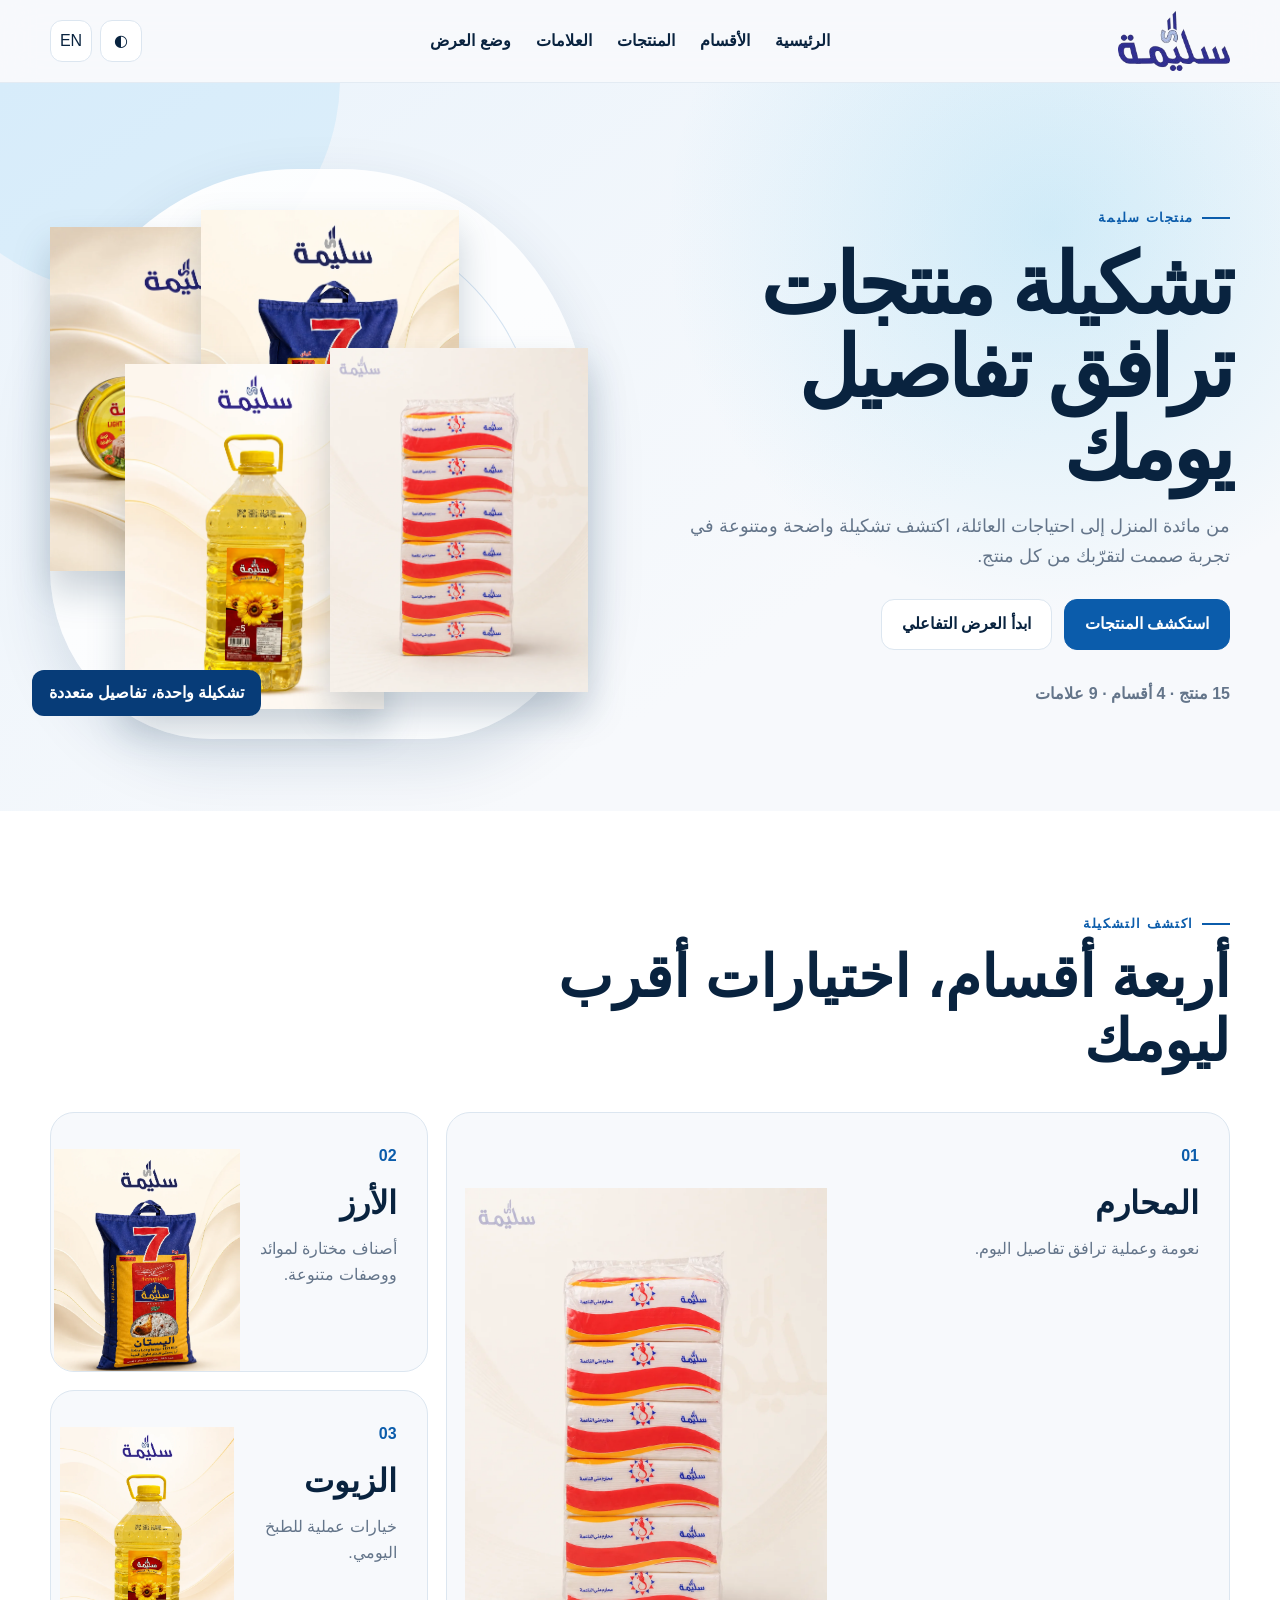
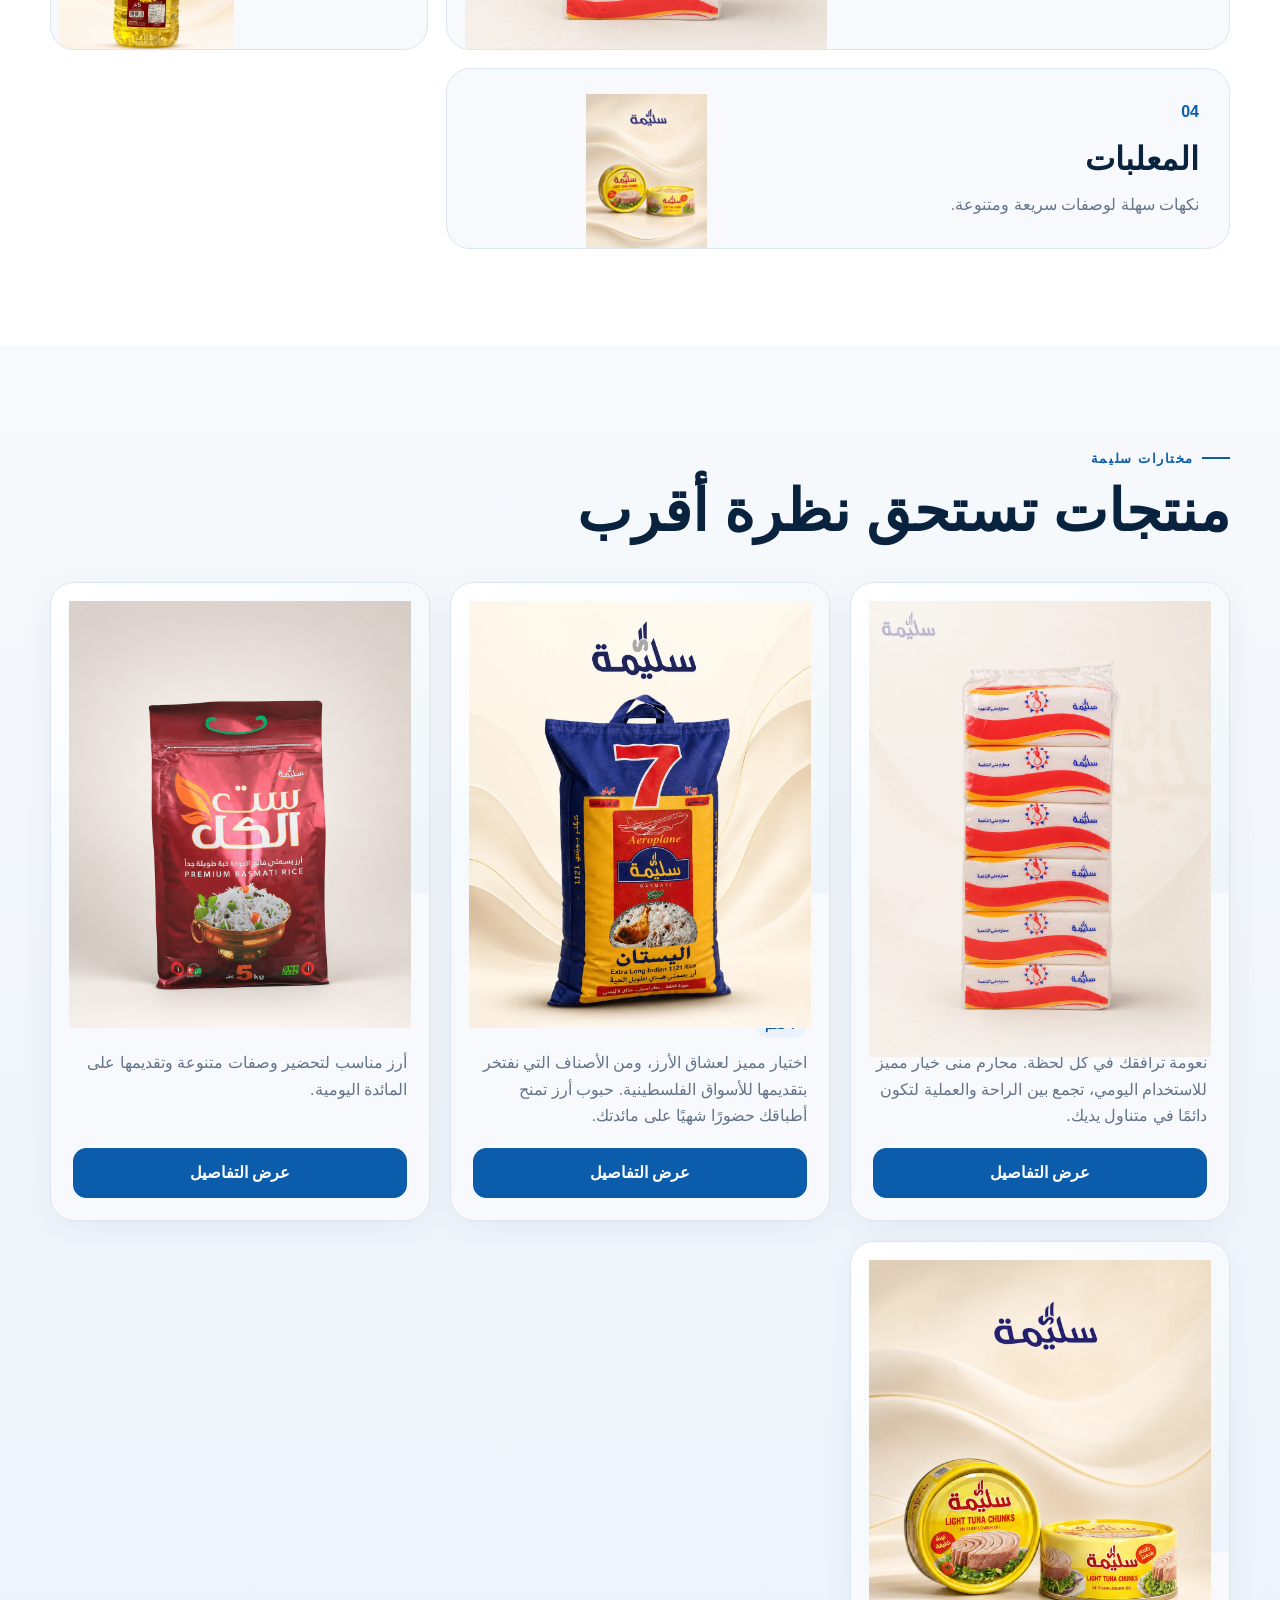
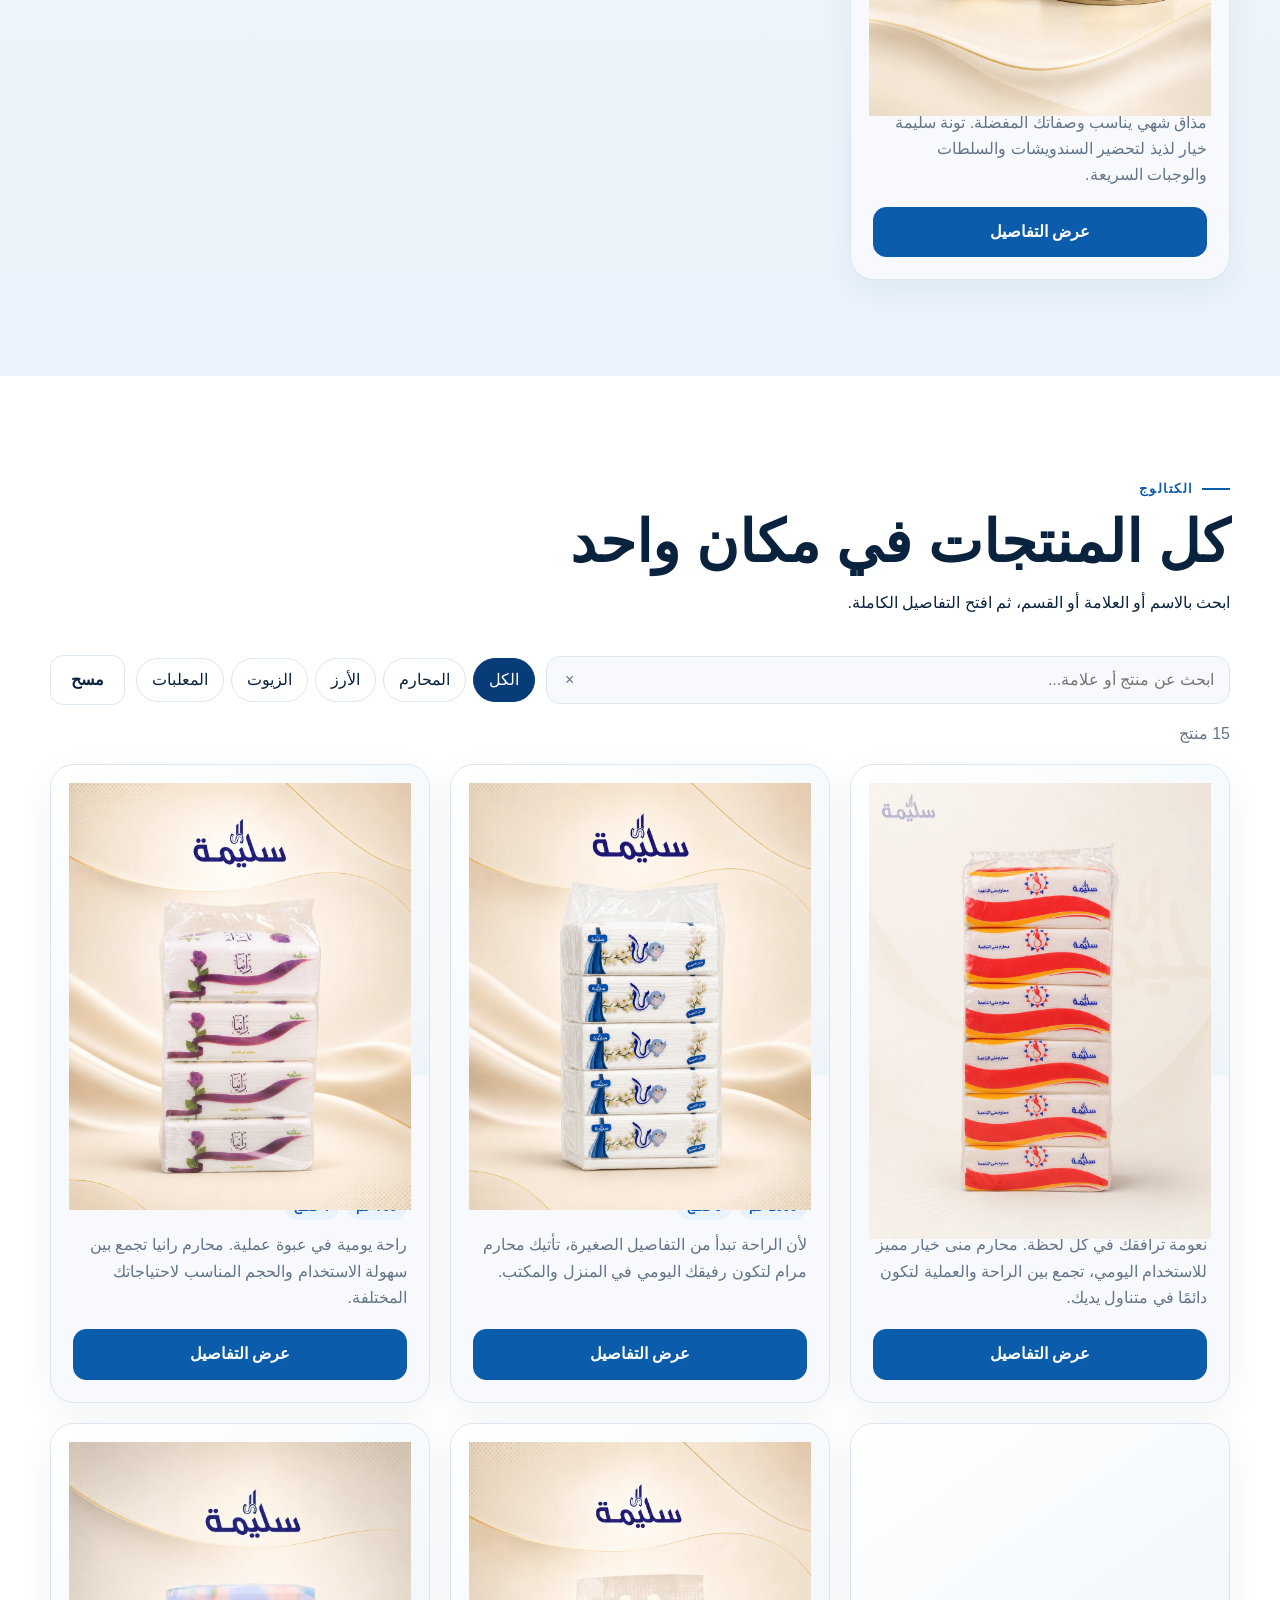
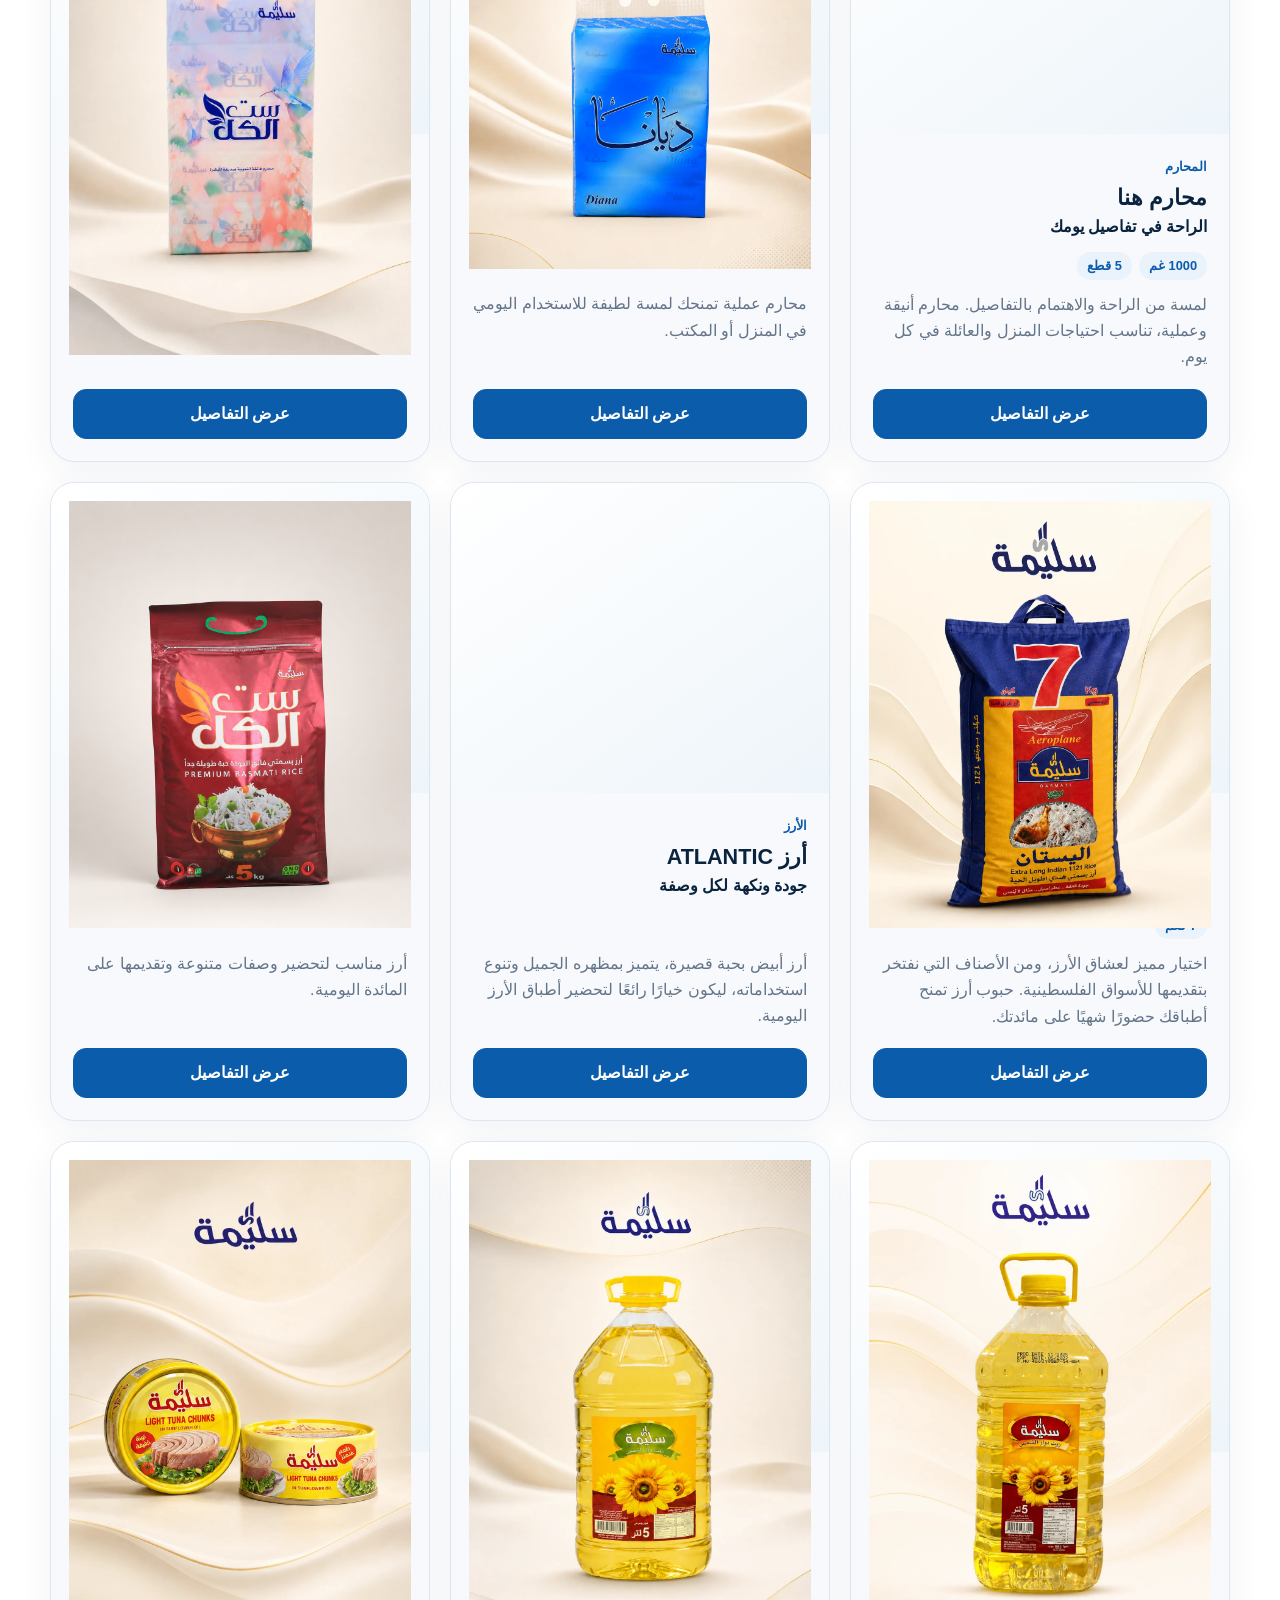
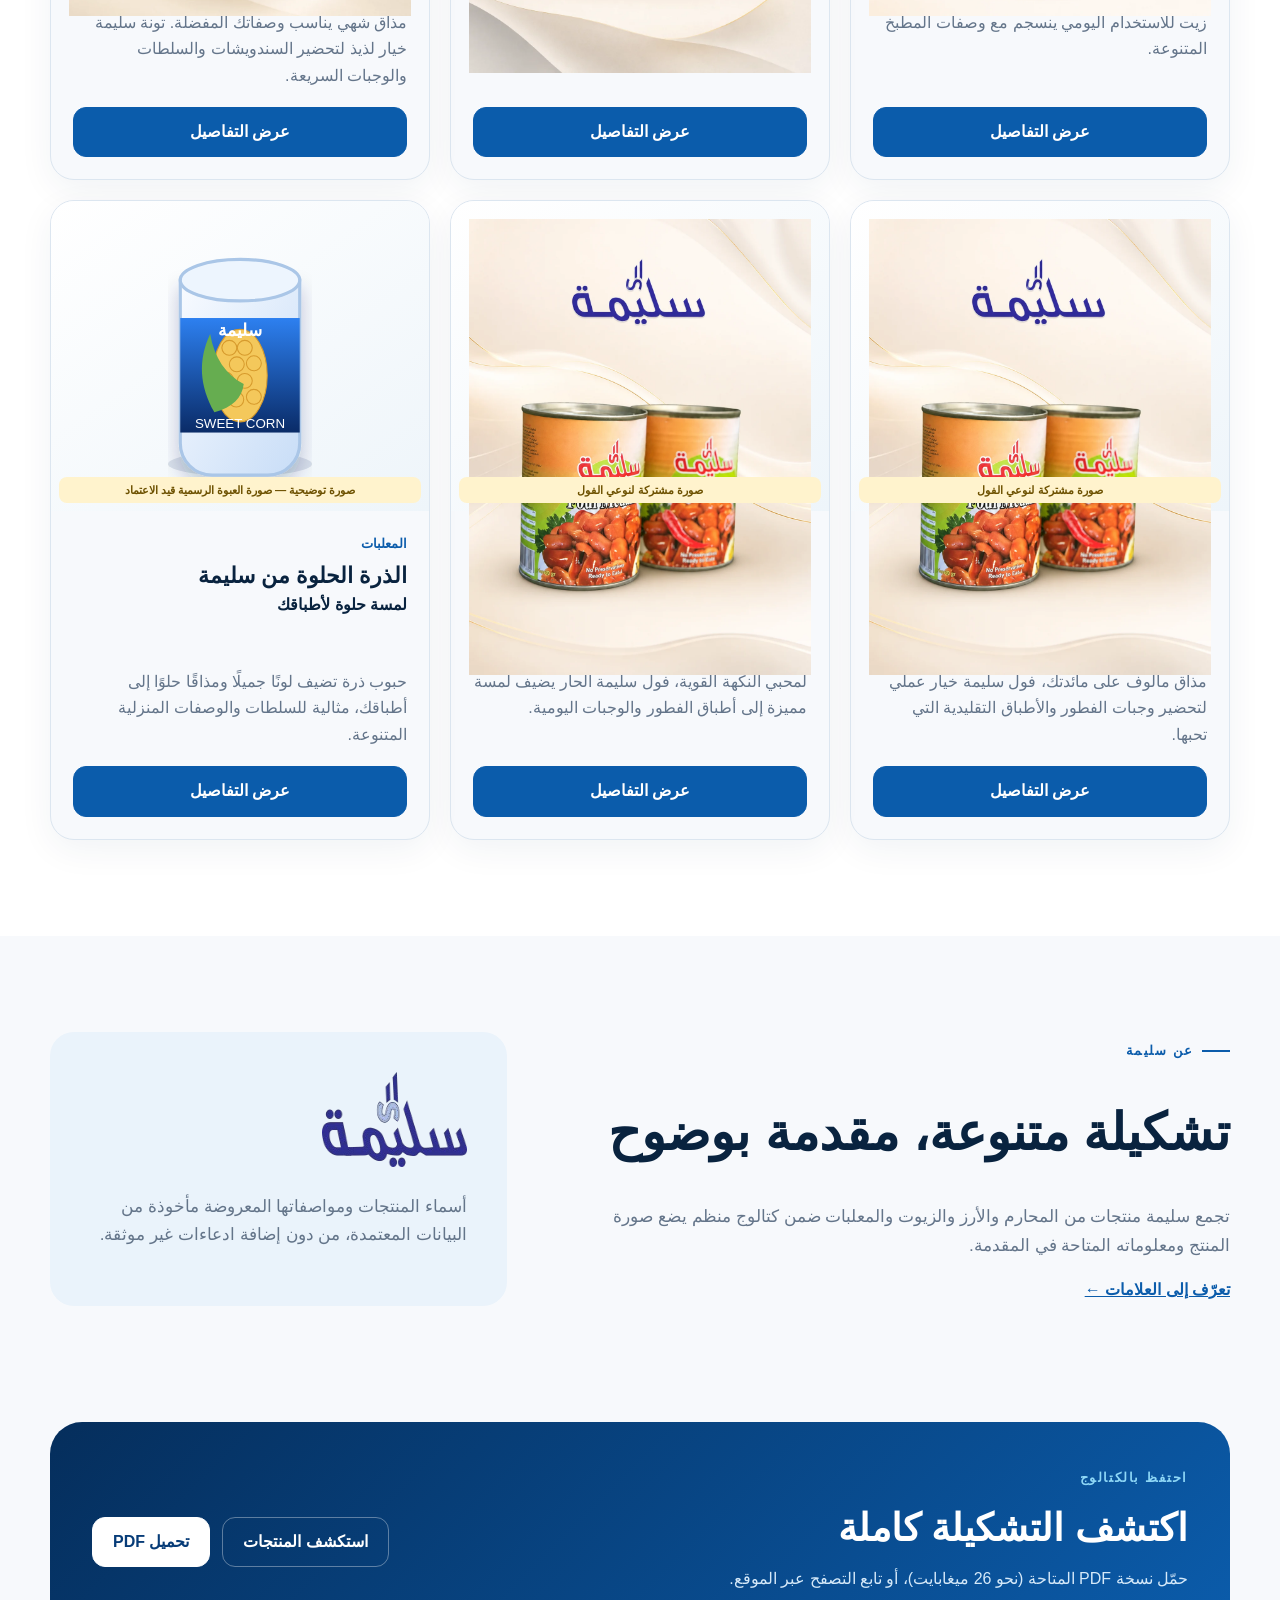
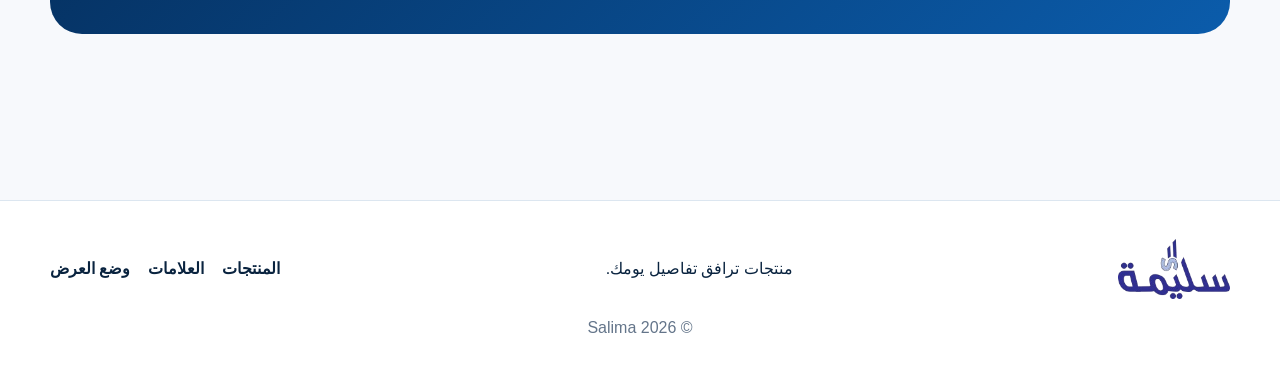
==== commit 88d9d889: "Prepare Salima event showcase" ====
--- a/index.html
+++ b/index.html
@@ -1,110 +1,22 @@
 <!doctype html>
 <html lang="ar" dir="rtl" data-theme="light">
 <head>
-  <meta charset="utf-8">
-  <meta name="viewport" content="width=device-width,initial-scale=1">
-  <meta name="description" content="الموقع التعريفي لشركة سليمة: تصفح المنتجات والأقسام والعلامات التجارية.">
-  <meta name="theme-color" content="#123b72">
-  <meta property="og:site_name" content="سليمة | Salima">
-  <meta property="og:title" content="سليمة | المنتجات والعلامات التجارية">
-  <meta property="og:description" content="تصفح كتالوج منتجات سليمة وأقسامه.">
-  <meta property="og:type" content="website">
-  <meta property="og:url" content="https://ahmad150101.github.io/Salima-Web/">
-  <meta property="og:image" content="https://ahmad150101.github.io/Salima-Web/assets/images/logo.png">
-  <meta name="twitter:card" content="summary">
-  <meta name="twitter:title" content="سليمة | المنتجات والعلامات التجارية">
-  <meta name="twitter:description" content="تصفح كتالوج منتجات سليمة وأقسامه.">
-  <meta name="twitter:image" content="https://ahmad150101.github.io/Salima-Web/assets/images/logo.png">
-  <link rel="canonical" href="https://ahmad150101.github.io/Salima-Web/">
-  <link rel="icon" href="assets/images/logo.png" type="image/png">
-  <link rel="stylesheet" href="css/style.css">
-  <title>سليمة | المنتجات والعلامات التجارية</title>
+  <meta charset="utf-8"><meta name="viewport" content="width=device-width,initial-scale=1">
+  <meta name="description" content="سليمة — تشكيلة منتجات ترافق تفاصيل يومك."><meta name="theme-color" content="#073c78">
+  <meta property="og:site_name" content="سليمة | Salima"><meta property="og:title" content="سليمة | منتجات ترافق تفاصيل يومك"><meta property="og:description" content="اكتشف تشكيلة سليمة من المحارم والأرز والزيوت والمعلبات."><meta property="og:type" content="website"><meta property="og:url" content="https://salima.ahmad150.com/"><meta property="og:image" content="https://salima.ahmad150.com/assets/images/logo.png">
+  <meta name="twitter:card" content="summary"><meta name="twitter:title" content="سليمة | منتجات ترافق تفاصيل يومك"><meta name="twitter:image" content="https://salima.ahmad150.com/assets/images/logo.png">
+  <link rel="canonical" href="https://salima.ahmad150.com/"><link rel="icon" href="assets/images/logo.png"><link rel="stylesheet" href="css/style.css"><link rel="stylesheet" href="css/review.css"><title>سليمة | منتجات ترافق تفاصيل يومك</title>
 </head>
-<body>
-  <a class="skip-link" href="#main" data-i18n="skip">انتقل إلى المحتوى</a>
-  <header class="site-header">
-    <div class="container nav-shell">
-      <a class="logo-link" href="index.html" aria-label="سليمة"><img src="assets/images/logo.png" alt="شعار سليمة" width="142" height="76"></a>
-      <button class="menu-btn" id="menuBtn" type="button" aria-expanded="false" aria-controls="mainNav" aria-label="فتح القائمة">☰</button>
-      <nav id="mainNav" aria-label="القائمة الرئيسية">
-        <a href="#home" data-i18n="home">الرئيسية</a>
-        <a href="#products" data-i18n="products">المنتجات</a>
-        <a href="brands.html" data-i18n="brands">علاماتنا التجارية</a>
-        <a href="#about" data-i18n="about">عن الشركة</a>
-        <a href="#faq" data-i18n="faq">الأسئلة الشائعة</a>
-      </nav>
-      <div class="nav-actions">
-        <button class="icon-btn" id="themeToggle" type="button" aria-label="تبديل المظهر">◐</button>
-        <button class="language-btn" id="languageToggle" type="button" aria-label="Change language">EN</button>
-      </div>
-    </div>
-  </header>
-
-  <main id="main">
-    <section class="hero" id="home">
-      <div class="container hero-grid">
-        <div>
-          <span class="eyebrow" data-i18n="heroEyebrow">كتالوج سليمة</span>
-          <h1 data-i18n="heroTitle">منتجات واضحة، وتصفح أسهل</h1>
-          <p data-i18n="heroText">تعرّف إلى منتجات سليمة ضمن أقسام منظمة، وابحث عن المنتج المناسب بسرعة.</p>
-          <div class="actions"><a class="primary-btn" href="#products" data-i18n="browse">تصفح المنتجات</a><a class="secondary-btn" href="brands.html" data-i18n="browseBrands">استعرض العلامات</a></div>
-        </div>
-        <div class="hero-media"><img src="assets/products/real/all-products.png" alt="مجموعة من منتجات سليمة" width="1122" height="1402" fetchpriority="high"></div>
-      </div>
-    </section>
-
-    <section class="section offers-section" id="offers" hidden>
-      <div class="container"><div class="section-head"><span data-i18n="offersKicker">العروض</span><h2 data-i18n="offersTitle">العروض الحالية</h2></div><div class="products-grid" id="offersGrid"></div></div>
-    </section>
-
-    <section class="section brands-preview">
-      <div class="container">
-        <div class="section-head"><span data-i18n="brandsKicker">علاماتنا</span><h2 data-i18n="brandsTitle">علامات تجارية ضمن أقسام واضحة</h2><p data-i18n="brandsText">معاينة مختصرة للعلامات المؤكدة في الكتالوج.</p></div>
-        <div class="brand-preview-grid" id="brandPreview"></div>
-        <div class="center"><a class="secondary-btn" href="brands.html" data-i18n="allBrands">عرض جميع العلامات</a></div>
-      </div>
-    </section>
-
-    <section class="section products-section" id="products">
-      <div class="container">
-        <div class="section-head"><span data-i18n="catalog">الكتالوج</span><h2 data-i18n="productsTitle">المنتجات</h2><p data-i18n="productsText">ابحث بالاسم أو القسم أو النوع أو المعلومات المتوفرة.</p></div>
-        <div class="catalog-toolbar">
-          <label class="search-box"><span class="sr-only" data-i18n="searchLabel">البحث في المنتجات</span><input id="productSearch" type="search" autocomplete="off" placeholder="ابحث عن منتج..." data-i18n-placeholder="searchPlaceholder"><button id="clearSearch" type="button" aria-label="مسح البحث">×</button></label>
-          <div class="filter-list" id="filterList" aria-label="أقسام المنتجات"></div>
-          <button class="secondary-btn" id="clearFilters" type="button" data-i18n="clear">مسح البحث والفلاتر</button>
-        </div>
-        <p class="results-summary" id="resultsSummary" aria-live="polite"></p>
-        <div class="products-grid" id="productsGrid">
-          <noscript><p>يتطلب البحث التفاعلي JavaScript. يمكنك تصفح صفحات المنتجات بعد تفعيله.</p></noscript>
-        </div>
-        <div class="empty-state" id="emptyState" hidden><h3 data-i18n="noResults">لا توجد نتائج مطابقة</h3><p data-i18n="noResultsText">عدّل عبارة البحث أو اعرض جميع الأقسام.</p></div>
-      </div>
-    </section>
-
-    <section class="section about-section" id="about">
-      <div class="container about-grid">
-        <div><img class="about-logo" src="assets/images/logo.png" alt="شعار سليمة" width="178" height="95" loading="lazy" decoding="async"><span class="eyebrow" data-i18n="about">عن الشركة</span><h2 data-i18n="aboutTitle">سليمة</h2><p data-i18n="aboutText">موقع تعريفي يجمع منتجات الشركة في كتالوج منظم، ويعرض المعلومات المؤكدة المتوفرة لكل منتج.</p><div class="vision-grid"><article><h3 data-i18n="vision">الرؤية</h3><p data-i18n="visionText">تقديم المنتجات ضمن تجربة رقمية واضحة وسهلة الوصول.</p></article><article><h3 data-i18n="mission">الرسالة</h3><p data-i18n="missionText">تنظيم معلومات المنتجات وتسهيل استعراضها بالعربية والإنجليزية.</p></article></div></div>
-        <div class="about-media"><img src="assets/products/real/all-products.png" alt="مجموعة منتجات سليمة" width="1122" height="1402" loading="lazy" decoding="async"></div>
-      </div>
-    </section>
-
-    <section class="section location-section">
-      <div class="container location-grid"><div><span class="eyebrow" data-i18n="location">الخريطة</span><h2 data-i18n="locationTitle">نطاق التواجد</h2><p data-i18n="locationText">تعرض الخريطة نطاقًا عامًا دون نشر عنوان غير مؤكد.</p></div><iframe title="خريطة عامة للضفة الغربية" src="https://www.google.com/maps?q=West%20Bank&z=8&output=embed" loading="lazy"></iframe></div>
-    </section>
-
-    <section class="section faq-section" id="faq"><div class="container"><div class="section-head"><span data-i18n="faq">الأسئلة الشائعة</span><h2 data-i18n="faqTitle">معلومات سريعة</h2></div><div class="faq-list"><details><summary data-i18n="q1">هل الموقع متجر إلكتروني؟</summary><p data-i18n="a1">لا، الموقع مخصص للتعريف بالمنتجات وعرض معلوماتها.</p></details><details><summary data-i18n="q2">كيف أعرض تفاصيل منتج؟</summary><p data-i18n="a2">اختر زر عرض التفاصيل في بطاقة المنتج.</p></details><details><summary data-i18n="q3">هل كل المعلومات والصور مكتملة؟</summary><p data-i18n="a3">تظهر المعلومات والصور المؤكدة فقط، وتُستكمل البيانات عند اعتمادها.</p></details></div></div></section>
-
-    <section class="section catalog-download"><div class="container download-card"><div><h2 data-i18n="pdfTitle">كتالوج سليمة PDF</h2><p data-i18n="pdfText">نسخة قابلة للحفظ من الكتالوج المتوفر.</p></div><a class="primary-btn" href="assets/catalog/salima-catalog.pdf" download data-i18n="download">تحميل PDF</a></div></section>
-  </main>
-
-  <footer><div class="container footer-grid"><a class="logo-link" href="index.html"><img src="assets/images/logo.png" alt="شعار سليمة" width="142" height="76" loading="lazy"></a><p data-i18n="footerText">سليمة — كتالوج تعريفي للمنتجات.</p><nav><a href="#products" data-i18n="products">المنتجات</a><a href="brands.html" data-i18n="brands">علاماتنا التجارية</a><a href="assets/catalog/salima-catalog.pdf">PDF</a></nav></div><p class="copyright">© <span id="year"></span> Salima</p></footer>
-
-  <dialog class="product-modal" id="productModal" aria-labelledby="modalTitle">
-    <div class="modal-card"><button class="modal-close" id="modalClose" type="button" aria-label="إغلاق">×</button><div class="modal-media"><img id="modalImage" src="" alt=""></div><div class="modal-copy"><span class="product-category" id="modalCategory"></span><h2 id="modalTitle"></h2><dl id="modalDetails"></dl><div class="modal-actions"><button class="secondary-btn" id="shareProduct" type="button" data-i18n="share">مشاركة</button><button class="secondary-btn" id="copyProduct" type="button" data-i18n="copy">نسخ الرابط</button><a class="primary-btn" id="productPageLink" href="product.html" data-i18n="openPage">فتح صفحة المنتج</a></div><section id="relatedProducts" hidden><h3 data-i18n="related">منتجات مشابهة</h3><div class="related-grid" id="relatedGrid"></div></section></div></div>
-  </dialog>
-
-  <script src="js/products.js"></script>
-  <script src="js/main.js"></script>
-  <script type="application/ld+json">{"@context":"https://schema.org","@graph":[{"@type":"WebSite","name":"سليمة | Salima","url":"https://ahmad150101.github.io/Salima-Web/"},{"@type":"Organization","name":"سليمة | Salima","url":"https://ahmad150101.github.io/Salima-Web/","logo":"https://ahmad150101.github.io/Salima-Web/assets/images/logo.png"}]}</script>
-</body>
-</html>
+<body><a class="skip-link" href="#main" data-i18n="skip">انتقل إلى المحتوى</a>
+<header class="site-header"><div class="container nav-shell"><a class="logo-link" href="index.html" aria-label="سليمة"><img src="assets/images/logo.png" alt="شعار سليمة" width="142" height="76"></a><button class="menu-btn" id="menuBtn" aria-expanded="false" aria-controls="mainNav" aria-label="فتح القائمة">☰</button><nav id="mainNav"><a href="#home" data-i18n="home">الرئيسية</a><a href="#categories" data-i18n="categories">الأقسام</a><a href="#products" data-i18n="products">المنتجات</a><a href="brands.html" data-i18n="brands">العلامات</a><a href="showcase.html" data-i18n="showcase">وضع العرض</a></nav><div class="nav-actions"><button class="icon-btn" id="themeToggle" aria-label="تبديل المظهر">◐</button><button class="language-btn" id="languageToggle" aria-label="Change language">EN</button></div></div></header>
+<main id="main">
+  <section class="hero" id="home"><div class="hero-orb"></div><div class="container hero-grid"><div class="hero-copy"><span class="eyebrow" data-i18n="heroEyebrow">منتجات سليمة</span><h1 data-i18n="heroTitle">تشكيلة منتجات ترافق تفاصيل يومك</h1><p data-i18n="heroText">من مائدة المنزل إلى احتياجات العائلة، اكتشف تشكيلة واضحة ومتنوعة في تجربة صممت لتقرّبك من كل منتج.</p><div class="actions"><a class="primary-btn" href="#products" data-i18n="browse">استكشف المنتجات</a><a class="secondary-btn" href="showcase.html" data-i18n="startShowcase">ابدأ العرض التفاعلي <span aria-hidden="true">↗</span></a></div><div class="data-strip" id="dataStrip"></div></div><div class="hero-media"><span class="hero-label" data-i18n="heroLabel">تشكيلة واحدة، تفاصيل متعددة</span><div class="hero-products"><img src="assets/products/unified/tissues-mona-stack.webp" alt="محارم منى" fetchpriority="high"><img src="assets/products/unified/rice-aeroplane.webp" alt="أرز البستان AEROPLANE" fetchpriority="high"><img src="assets/products/unified/oil-salima-front.webp" alt="زيت سليمة" fetchpriority="high"><img src="assets/products/unified/canned-tuna.webp" alt="تونة سليمة" fetchpriority="high"></div></div></div></section>
+  <section class="section category-section" id="categories"><div class="container"><div class="section-head"><span data-i18n="discover">اكتشف التشكيلة</span><h2 data-i18n="categoryTitle">أربعة أقسام، اختيارات أقرب ليومك</h2></div><div class="category-grid" id="categoryGrid"></div></div></section>
+  <section class="section featured-section"><div class="container"><div class="section-head"><span data-i18n="selected">مختارات سليمة</span><h2 data-i18n="selectedTitle">منتجات تستحق نظرة أقرب</h2></div><div class="featured-grid" id="featuredGrid"></div></div></section>
+  <section class="section products-section" id="products"><div class="container"><div class="section-head"><span data-i18n="catalog">الكتالوج</span><h2 data-i18n="productsTitle">كل المنتجات في مكان واحد</h2><p data-i18n="productsText">ابحث بالاسم أو العلامة أو القسم، ثم افتح التفاصيل الكاملة.</p></div><div class="catalog-toolbar"><label class="search-box"><span class="sr-only" data-i18n="searchLabel">البحث</span><input id="productSearch" type="search" autocomplete="off" placeholder="ابحث عن منتج..." data-i18n-placeholder="searchPlaceholder"><button id="clearSearch" aria-label="مسح البحث">×</button></label><div class="filter-list" id="filterList"></div><button class="secondary-btn compact" id="clearFilters" data-i18n="clear">مسح</button></div><p class="results-summary" id="resultsSummary" aria-live="polite"></p><div class="products-grid" id="productsGrid"></div><div class="empty-state" id="emptyState" hidden><h3 data-i18n="noResults">لا توجد نتائج مطابقة</h3></div></div></section>
+  <section class="section brand-story" id="about"><div class="container story-grid"><div><span class="eyebrow" data-i18n="about">عن سليمة</span><h2 data-i18n="aboutTitle">تشكيلة متنوعة، مقدمة بوضوح</h2><p data-i18n="aboutText">تجمع سليمة منتجات من المحارم والأرز والزيوت والمعلبات ضمن كتالوج منظم يضع صورة المنتج ومعلوماته المتاحة في المقدمة.</p><a class="text-link" href="brands.html" data-i18n="allBrands">تعرّف إلى العلامات ←</a></div><div class="story-note"><img src="assets/images/logo.png" alt="" width="178" height="95" loading="lazy"><p data-i18n="storyNote">أسماء المنتجات ومواصفاتها المعروضة مأخوذة من البيانات المعتمدة، من دون إضافة ادعاءات غير موثقة.</p></div></div></section>
+  <section class="section catalog-download"><div class="container download-card"><div><span data-i18n="keepCatalog">احتفظ بالكتالوج</span><h2 data-i18n="pdfTitle">اكتشف التشكيلة كاملة</h2><p data-i18n="pdfText">حمّل نسخة PDF المتاحة (نحو 26 ميغابايت)، أو تابع التصفح عبر الموقع.</p></div><div class="actions"><a class="secondary-btn" href="#products" data-i18n="browse">استكشف المنتجات</a><a class="primary-btn light" href="assets/catalog/salima-catalog.pdf" download data-i18n="download">تحميل PDF</a></div></div></section>
+</main>
+<footer><div class="container footer-grid"><a class="logo-link" href="index.html"><img src="assets/images/logo.png" alt="شعار سليمة" width="142" height="76" loading="lazy"></a><p data-i18n="footerText">منتجات ترافق تفاصيل يومك.</p><nav><a href="#products" data-i18n="products">المنتجات</a><a href="brands.html" data-i18n="brands">العلامات</a><a href="showcase.html" data-i18n="showcase">وضع العرض</a></nav></div><p class="copyright">© <span id="year"></span> Salima</p></footer>
+<dialog class="product-modal" id="productModal" aria-labelledby="modalTitle"><div class="modal-card"><button class="modal-close" id="modalClose" aria-label="إغلاق">×</button><div class="modal-media"><img id="modalImage" alt=""></div><div class="modal-copy"><span class="product-category" id="modalCategory"></span><h2 id="modalTitle"></h2><p class="tagline" id="modalTagline"></p><div class="spec-chips" id="modalSpecs"></div><p id="modalDescription"></p><div class="modal-actions"><button class="secondary-btn" id="shareProduct" data-i18n="share">مشاركة</button><button class="secondary-btn" id="copyProduct" data-i18n="copy">نسخ الرابط</button><a class="primary-btn" id="productPageLink" href="product.html" data-i18n="openPage">عرض التفاصيل</a></div></div></div></dialog><div class="toast" id="toast" role="status" aria-live="polite"></div>
+<script src="js/products.js"></script><script src="js/main.js"></script></body></html>
--- a/css/style.css
+++ b/css/style.css
@@ -1,17 +1,3 @@
-:root{--bg:#f6f8fc;--surface:#fff;--soft:#edf3fb;--text:#10223c;--muted:#617089;--line:#dbe4ef;--primary:#123b72;--accent:#d7a73c;--shadow:0 18px 50px rgba(20,45,82,.11);--radius:22px}
-[data-theme=dark]{--bg:#0d1725;--surface:#142235;--soft:#1b2d43;--text:#f2f6fb;--muted:#b3c0d2;--line:#2b4058;--primary:#86b7f4;--accent:#f1c765;--shadow:0 18px 50px rgba(0,0,0,.28)}
-*{box-sizing:border-box}html{scroll-behavior:smooth}body{margin:0;background:var(--bg);color:var(--text);font-family:Tahoma,Arial,sans-serif;line-height:1.7}img{display:block;max-width:100%}a{color:inherit}button,input{font:inherit}.container{width:min(1180px,calc(100% - 32px));margin-inline:auto}.section{padding:82px 0}.sr-only{position:absolute;width:1px;height:1px;padding:0;margin:-1px;overflow:hidden;clip:rect(0,0,0,0);white-space:nowrap;border:0}.skip-link{position:fixed;z-index:1000;inset-block-start:10px;inset-inline-start:10px;transform:translateY(-160%);padding:10px 16px;background:var(--primary);color:#fff;border-radius:10px}.skip-link:focus{transform:none}
-.site-header{position:sticky;z-index:50;top:0;border-bottom:1px solid var(--line);background:color-mix(in srgb,var(--bg) 88%,transparent);backdrop-filter:blur(16px)}.nav-shell{min-height:82px;display:flex;align-items:center;gap:26px}.logo-link{display:inline-flex}.logo-link img{width:120px;height:64px;object-fit:contain;animation:logo-in .55s ease both}.logo-link:hover img{transform:translateY(-2px)}.nav-shell nav{display:flex;align-items:center;gap:20px;margin-inline:auto}.nav-shell nav a,footer nav a{text-decoration:none;color:var(--muted);font-weight:700}.nav-shell nav a:hover{color:var(--primary)}.nav-actions{display:flex;gap:8px}.icon-btn,.language-btn,.menu-btn{min-width:44px;min-height:44px;border:1px solid var(--line);border-radius:12px;background:var(--surface);color:var(--text);cursor:pointer}.menu-btn{display:none}
-.hero{padding:76px 0 64px;background:linear-gradient(145deg,var(--soft),var(--bg))}.hero-grid,.about-grid,.location-grid{display:grid;grid-template-columns:1.05fr .95fr;align-items:center;gap:64px}.eyebrow,.section-head>span{display:inline-block;margin-bottom:8px;color:var(--primary);font-size:.84rem;font-weight:800;letter-spacing:.08em}.hero h1{max-width:650px;margin:0 0 16px;font-size:clamp(2.5rem,6vw,5rem);line-height:1.08}.hero p,.section-head p,.about-grid>div>p,.location-grid p{color:var(--muted);font-size:1.06rem}.hero-media,.about-media{display:grid;place-items:center;aspect-ratio:1/1;border:1px solid var(--line);border-radius:36px;background:var(--surface);overflow:hidden;box-shadow:var(--shadow)}.hero-media img,.about-media img{width:100%;height:100%;padding:20px;object-fit:contain}.actions,.modal-actions{display:flex;flex-wrap:wrap;gap:12px;margin-top:25px}.primary-btn,.secondary-btn,.product-button{display:inline-flex;min-height:46px;align-items:center;justify-content:center;padding:10px 18px;border-radius:13px;text-decoration:none;font-weight:800;cursor:pointer}.primary-btn,.product-button{border:1px solid var(--primary);background:var(--primary);color:var(--bg)}.secondary-btn{border:1px solid var(--line);background:var(--surface);color:var(--text)}
-.section-head{max-width:700px;margin-bottom:30px}.section-head h2,.about-grid h2,.location-grid h2{margin:0;font-size:clamp(1.8rem,4vw,3rem)}.offers-section{padding-bottom:0}.brand-preview-grid{display:grid;grid-template-columns:repeat(3,1fr);gap:16px}.brand-card{display:flex;min-height:150px;flex-direction:column;justify-content:flex-end;padding:22px;border:1px solid var(--line);border-radius:var(--radius);background:var(--surface);text-decoration:none;box-shadow:0 10px 30px rgba(20,45,82,.06)}.brand-card small{color:var(--muted)}.brand-card strong{font-size:1.25rem}.center{text-align:center;margin-top:24px}
-.products-section{background:var(--soft)}.catalog-toolbar{display:flex;flex-wrap:wrap;align-items:center;gap:12px;margin-bottom:18px}.search-box{display:flex;flex:1 1 300px;min-height:48px;border:1px solid var(--line);border-radius:14px;background:var(--surface);overflow:hidden}.search-box input{width:100%;border:0;background:transparent;color:var(--text);padding:10px 15px;outline:0}.search-box button{width:48px;border:0;background:transparent;color:var(--muted);cursor:pointer}.filter-list{display:flex;flex-wrap:wrap;gap:8px}.filter-btn{min-height:44px;padding:8px 15px;border:1px solid var(--line);border-radius:999px;background:var(--surface);color:var(--text);cursor:pointer}.filter-btn.active{border-color:var(--primary);background:var(--primary);color:var(--bg)}.results-summary{color:var(--muted)}.products-grid{display:grid;grid-template-columns:repeat(4,minmax(0,1fr));gap:18px}.product-card{display:flex;min-width:0;flex-direction:column;border:1px solid var(--line);border-radius:var(--radius);background:var(--surface);overflow:hidden;box-shadow:0 12px 34px rgba(20,45,82,.07)}.product-media{display:grid;place-items:center;aspect-ratio:4/3;padding:14px;background:#fff}.product-media img{width:100%;height:100%;object-fit:contain}.product-body{display:flex;flex:1;flex-direction:column;padding:18px}.product-body h3{margin:6px 0 10px;line-height:1.4}.product-category{color:var(--primary);font-size:.83rem;font-weight:800}.product-meta{display:flex;flex-wrap:wrap;gap:7px;margin-bottom:16px}.product-meta span,.badge{padding:4px 9px;border-radius:999px;background:var(--soft);color:var(--muted);font-size:.78rem}.product-button{width:100%;margin-top:auto}.empty-state{padding:40px;border:1px dashed var(--line);border-radius:var(--radius);text-align:center;background:var(--surface)}
-.about-section{background:var(--surface)}.about-logo{width:150px;height:80px;object-fit:contain;margin-bottom:18px}.vision-grid{display:grid;grid-template-columns:1fr 1fr;gap:14px;margin-top:24px}.vision-grid article{padding:18px;border:1px solid var(--line);border-radius:16px;background:var(--bg)}.vision-grid h3,.vision-grid p{margin:0}.vision-grid p{color:var(--muted)}.location-grid iframe{width:100%;min-height:360px;border:0;border-radius:var(--radius);box-shadow:var(--shadow)}.faq-list{display:grid;gap:12px}.faq-list details{padding:18px 20px;border:1px solid var(--line);border-radius:16px;background:var(--surface)}.faq-list summary{font-weight:800;cursor:pointer}.download-card{display:flex;align-items:center;justify-content:space-between;gap:20px;padding:28px;border-radius:var(--radius);background:var(--primary);color:var(--bg)}.download-card h2,.download-card p{margin:0}.download-card .primary-btn{border-color:var(--bg);background:var(--bg);color:var(--primary)}
-footer{padding:40px 0 20px;border-top:1px solid var(--line);background:var(--surface)}.footer-grid{display:flex;align-items:center;justify-content:space-between;gap:22px}.footer-grid nav{display:flex;gap:16px}.copyright{text-align:center;color:var(--muted)}
-.product-modal{width:min(980px,calc(100% - 24px));max-height:90vh;padding:0;border:0;border-radius:26px;background:var(--surface);color:var(--text);box-shadow:var(--shadow)}.product-modal::backdrop{background:rgba(4,13,25,.72)}.modal-card{position:relative;display:grid;grid-template-columns:.9fr 1.1fr;max-height:90vh;overflow:auto}.modal-close{position:sticky;z-index:2;top:12px;grid-column:1/-1;justify-self:end;width:42px;height:42px;margin:12px 12px -54px;border:1px solid var(--line);border-radius:50%;background:var(--surface);color:var(--text);cursor:pointer}.modal-media{display:grid;place-items:center;min-height:430px;padding:28px;background:#fff}.modal-media img{width:100%;height:100%;max-height:540px;object-fit:contain}.modal-copy{padding:60px 30px 30px}.modal-copy h2{font-size:2rem}.modal-copy dl{display:grid;grid-template-columns:auto 1fr;gap:8px 16px}.modal-copy dt{font-weight:800}.modal-copy dd{margin:0;color:var(--muted)}.related-grid{display:grid;grid-template-columns:repeat(3,1fr);gap:10px}.related-card{padding:10px;border:1px solid var(--line);border-radius:12px;text-decoration:none}.related-card img{width:100%;aspect-ratio:4/3;object-fit:contain;background:#fff}
-.product-page-body,.brands-page-body{min-height:100vh}.page-header{border-bottom:1px solid var(--line);background:var(--surface)}.page-header .container{min-height:84px;display:flex;align-items:center;justify-content:space-between}.page-main{padding:54px 0 80px}.back-link{display:inline-block;margin-bottom:24px;color:var(--primary);font-weight:800}.product-detail{display:grid;grid-template-columns:1fr 1fr;gap:42px}.product-detail-media{display:grid;place-items:center;min-height:480px;border:1px solid var(--line);border-radius:var(--radius);background:#fff}.product-detail-media img{width:100%;height:100%;max-height:600px;padding:24px;object-fit:contain}.product-detail-copy h1{font-size:clamp(2rem,5vw,3.5rem)}.detail-list{display:grid;grid-template-columns:auto 1fr;gap:10px 18px}.detail-list dt{font-weight:800}.detail-list dd{margin:0;color:var(--muted)}.status-message{padding:36px;border:1px solid var(--line);border-radius:var(--radius);background:var(--surface);text-align:center}.brands-groups{display:grid;gap:46px}.brands-grid{display:grid;grid-template-columns:repeat(3,1fr);gap:18px}.brand-full-card{padding:20px;border:1px solid var(--line);border-radius:var(--radius);background:var(--surface)}.brand-product-images{display:flex;height:140px;gap:8px;margin:14px 0}.brand-product-images img{min-width:0;flex:1;object-fit:contain;background:#fff;border-radius:10px}.brand-filter-banner{margin-bottom:28px;padding:18px;border-radius:16px;background:var(--soft)}
-button:focus-visible,a:focus-visible,input:focus-visible,summary:focus-visible{outline:3px solid var(--accent);outline-offset:3px}@keyframes logo-in{from{opacity:0;transform:translateY(-7px)}to{opacity:1;transform:none}}
-@media(max-width:1024px){.products-grid{grid-template-columns:repeat(3,1fr)}.brand-preview-grid,.brands-grid{grid-template-columns:repeat(2,1fr)}}@media(max-width:768px){.section{padding:60px 0}.hero-grid,.about-grid,.location-grid,.product-detail{grid-template-columns:1fr}.hero-grid{gap:30px}.products-grid{grid-template-columns:repeat(2,1fr)}.modal-card{grid-template-columns:1fr}.modal-media{min-height:300px}.footer-grid{flex-direction:column;text-align:center}.nav-shell nav{position:absolute;inset:82px 16px auto;display:none;flex-direction:column;align-items:stretch;padding:18px;border:1px solid var(--line);border-radius:16px;background:var(--surface);box-shadow:var(--shadow)}.nav-shell nav.open{display:flex}.menu-btn{display:block;margin-inline-start:auto}.nav-shell>.logo-link{order:-1}.nav-actions{order:2}.related-grid{grid-template-columns:1fr 1fr}}@media(max-width:520px){.container{width:min(100% - 22px,1180px)}.hero{padding-top:44px}.products-grid,.brand-preview-grid,.brands-grid,.vision-grid{grid-template-columns:1fr}.download-card{align-items:flex-start;flex-direction:column}.related-grid{grid-template-columns:1fr}.product-detail-media{min-height:330px}}
-@media(prefers-reduced-motion:reduce){*,*::before,*::after{scroll-behavior:auto!important;animation-duration:.01ms!important;animation-iteration-count:1!important;transition-duration:.01ms!important}}
-html,body{max-width:100%}.container{max-width:100%}.hero-grid>*,.about-grid>*,.location-grid>*{min-width:0}.hero h1{overflow-wrap:anywhere}.hero-media,.about-media,.actions,.modal-actions{max-width:100%}.primary-btn,.secondary-btn,.product-button{max-width:100%}
-@media(max-width:768px){.hero-grid,.about-grid,.location-grid,.product-detail,.modal-card{grid-template-columns:minmax(0,1fr)}.products-grid{grid-template-columns:repeat(2,minmax(0,1fr))}.nav-shell{gap:10px}.nav-shell>.logo-link img{width:96px}.nav-shell nav{max-width:calc(100% - 32px)}}
-@media(max-width:520px){.container{width:calc(100% - 22px)}.hero h1{font-size:clamp(2rem,11vw,3rem)}.products-grid,.brand-preview-grid,.brands-grid,.vision-grid,.related-grid{grid-template-columns:minmax(0,1fr)}}
+:root{--navy:#073c78;--blue:#0b5cab;--cyan:#3eb7e8;--ink:#09233f;--muted:#64758a;--bg:#f7f9fc;--surface:#fff;--soft:#eaf3fb;--line:#dce6f0;--shadow:0 22px 60px rgba(5,45,88,.13);--radius:24px}html[data-theme=dark]{--ink:#f4f8fc;--muted:#afc0d2;--bg:#071626;--surface:#0d2135;--soft:#102b47;--line:#23415e;--navy:#64bdf0;--blue:#73c9f3;--shadow:0 22px 60px rgba(0,0,0,.28)}*{box-sizing:border-box}html{scroll-behavior:smooth}body{margin:0;background:var(--bg);color:var(--ink);font-family:Tajawal,Arial,sans-serif;line-height:1.65}img{max-width:100%;display:block}button,input{font:inherit}button,a{color:inherit}.container{width:min(1180px,calc(100% - 40px));margin:auto}.section{padding:96px 0}.skip-link{position:fixed;z-index:99;top:8px;inset-inline-start:8px;transform:translateY(-150%);padding:10px;background:var(--surface)}.skip-link:focus{transform:none}.site-header{position:sticky;z-index:30;top:0;border-bottom:1px solid color-mix(in srgb,var(--line) 75%,transparent);background:color-mix(in srgb,var(--bg) 88%,transparent);backdrop-filter:blur(18px)}.nav-shell{height:82px;display:flex;align-items:center;gap:28px}.logo-link img{width:112px;height:60px;object-fit:contain}.nav-shell nav{display:flex;align-items:center;gap:25px;margin-inline:auto}.nav-shell nav a,.footer-grid a{text-decoration:none;font-weight:700}.nav-actions{display:flex;gap:8px}.icon-btn,.language-btn,.menu-btn{min-width:42px;height:42px;border:1px solid var(--line);border-radius:12px;background:var(--surface);cursor:pointer}.menu-btn{display:none}.hero{position:relative;overflow:hidden;padding:86px 0 72px;background:radial-gradient(circle at 82% 20%,rgba(62,183,232,.2),transparent 32%),linear-gradient(145deg,var(--soft),var(--bg) 67%)}.hero-orb{position:absolute;width:430px;height:430px;border-radius:50%;inset:-220px auto auto -90px;background:rgba(62,183,232,.11)}.hero-grid{display:grid;grid-template-columns:1.03fr .97fr;gap:70px;align-items:center}.hero-copy{position:relative;z-index:1}.eyebrow,.section-head>span,.download-card>div>span{display:inline-flex;align-items:center;gap:8px;color:var(--blue);font-size:.82rem;font-weight:800;letter-spacing:.12em;text-transform:uppercase}.eyebrow:before,.section-head>span:before{content:"";width:28px;height:2px;background:currentColor}.hero h1{max-width:700px;margin:15px 0 20px;font-size:clamp(3rem,6.6vw,6rem);line-height:.98;letter-spacing:-.045em}.hero p{max-width:630px;color:var(--muted);font-size:1.12rem}.actions{display:flex;flex-wrap:wrap;gap:12px;margin-top:28px}.primary-btn,.secondary-btn,.product-button{min-height:48px;display:inline-flex;align-items:center;justify-content:center;gap:9px;padding:11px 20px;border-radius:13px;text-decoration:none;font-weight:800;cursor:pointer}.primary-btn,.product-button{border:1px solid var(--blue);background:var(--blue);color:#fff}.secondary-btn{border:1px solid var(--line);background:var(--surface);color:var(--ink)}.secondary-btn.compact{min-height:44px}.primary-btn.light{border-color:#fff;background:#fff;color:#073c78}.data-strip{margin-top:31px;color:var(--muted);font-weight:700}.hero-media{position:relative;display:grid;place-items:center;min-height:570px;border-radius:46% 46% 30% 30%;background:linear-gradient(145deg,#fff,rgba(255,255,255,.56));box-shadow:var(--shadow)}.hero-media:before{content:"";position:absolute;inset:9%;border:1px solid rgba(11,92,171,.16);border-radius:50%}.hero-media img{position:relative;width:92%;height:550px;object-fit:contain;filter:drop-shadow(0 25px 25px rgba(7,40,70,.18))}.hero-label{position:absolute;z-index:2;bottom:23px;inset-inline-end:-18px;padding:10px 17px;border-radius:12px;background:var(--navy);color:#fff;font-weight:800}.section-head{max-width:720px;margin-bottom:38px}.section-head h2{margin:10px 0 0;font-size:clamp(2rem,4.5vw,3.8rem);line-height:1.12}.category-section{background:var(--surface)}.category-grid{display:grid;grid-template-columns:1.35fr .65fr;grid-template-rows:repeat(2,260px);gap:18px}.category-card{position:relative;display:flex;overflow:hidden;min-width:0;padding:30px;border:1px solid var(--line);border-radius:var(--radius);background:var(--bg);text-decoration:none}.category-card:first-child{grid-row:1/3}.category-card div{position:relative;z-index:2;max-width:55%}.category-card span{color:var(--blue);font-weight:800}.category-card h3{margin:8px 0 6px;font-size:2rem}.category-card p{margin:0;color:var(--muted)}.category-card img{position:absolute;width:55%;height:90%;inset-inline-end:-2%;bottom:-4%;object-fit:contain;transition:transform .3s}.category-card:hover img{transform:translateY(-8px) scale(1.03)}.featured-section{background:linear-gradient(180deg,var(--bg),var(--soft))}.featured-grid{display:grid;grid-template-columns:repeat(3,minmax(0,1fr));gap:20px}.products-section{background:var(--surface)}.catalog-toolbar{display:flex;flex-wrap:wrap;gap:11px;align-items:center;margin-bottom:16px}.search-box{display:flex;flex:1 1 320px;min-height:48px;border:1px solid var(--line);border-radius:14px;background:var(--bg);overflow:hidden}.search-box input{width:100%;border:0;padding:10px 15px;background:transparent;color:var(--ink);outline:0}.search-box button{width:48px;border:0;background:transparent;color:var(--muted);cursor:pointer}.filter-list{display:flex;flex-wrap:wrap;gap:7px}.filter-btn{min-height:44px;padding:8px 15px;border:1px solid var(--line);border-radius:99px;background:var(--surface);color:var(--ink);cursor:pointer}.filter-btn.active{background:var(--navy);border-color:var(--navy);color:#fff}.results-summary{color:var(--muted)}.products-grid{display:grid;grid-template-columns:repeat(3,minmax(0,1fr));gap:20px}.product-card{display:flex;min-width:0;flex-direction:column;overflow:hidden;border:1px solid var(--line);border-radius:var(--radius);background:var(--bg);box-shadow:0 10px 35px rgba(5,45,88,.06);transition:transform .25s,box-shadow .25s}.product-card:hover{transform:translateY(-5px);box-shadow:var(--shadow)}.product-media{display:grid;height:310px;place-items:center;padding:18px;background:linear-gradient(145deg,#fff,#eef5fa)}.product-media img{width:100%;height:100%;object-fit:contain}.product-body{display:flex;flex:1;flex-direction:column;padding:22px}.product-category{color:var(--blue);font-size:.8rem;font-weight:800}.product-body h3{margin:7px 0 2px;font-size:1.35rem;line-height:1.3}.tagline{margin:0 0 12px;color:var(--ink);font-weight:700}.spec-chips{display:flex;flex-wrap:wrap;gap:7px;min-height:27px;margin-bottom:12px}.spec-chips span{padding:3px 10px;border-radius:99px;background:var(--soft);color:var(--blue);font-size:.8rem;font-weight:800}.product-description{display:-webkit-box;min-height:76px;margin:0 0 18px;overflow:hidden;color:var(--muted);-webkit-line-clamp:3;-webkit-box-orient:vertical}.product-button{width:100%;margin-top:auto}.empty-state{padding:50px;border:1px dashed var(--line);border-radius:var(--radius);text-align:center}.story-grid{display:grid;grid-template-columns:1fr .7fr;gap:70px;align-items:center}.story-grid h2{font-size:clamp(2.2rem,4vw,4rem);line-height:1.08}.story-grid p{color:var(--muted);font-size:1.08rem}.text-link{color:var(--blue);font-weight:800}.story-note{padding:40px;border-radius:var(--radius);background:var(--soft)}.story-note img{width:145px;margin-bottom:25px}.catalog-download{padding-top:20px}.download-card{display:flex;align-items:center;justify-content:space-between;gap:28px;padding:42px;border-radius:32px;background:linear-gradient(135deg,#052e5c,#0b5cab);color:#fff}.download-card h2{margin:6px 0;font-size:2.4rem}.download-card p{margin:0;color:#d5e9f9}.download-card>div>span{color:#8ed7f6}.download-card .secondary-btn{border-color:rgba(255,255,255,.35);background:transparent;color:#fff}footer{margin-top:70px;padding:38px 0 18px;border-top:1px solid var(--line);background:var(--surface)}.footer-grid{display:flex;align-items:center;justify-content:space-between;gap:20px}.footer-grid nav{display:flex;gap:18px}.copyright{text-align:center;color:var(--muted)}.product-modal{width:min(980px,calc(100% - 24px));max-height:90vh;padding:0;border:0;border-radius:28px;background:var(--surface);color:var(--ink);box-shadow:var(--shadow)}.product-modal::backdrop{background:rgba(3,15,28,.75);backdrop-filter:blur(5px)}.modal-card{position:relative;display:grid;grid-template-columns:.9fr 1.1fr;max-height:90vh;overflow:auto}.modal-close{position:absolute;z-index:2;top:14px;inset-inline-end:14px;width:42px;height:42px;border:1px solid var(--line);border-radius:50%;background:var(--surface);color:var(--ink);cursor:pointer}.modal-media{display:grid;min-height:520px;place-items:center;padding:30px;background:#f3f7fa}.modal-media img{width:100%;height:100%;max-height:500px;object-fit:contain}.modal-copy{padding:65px 36px 36px}.modal-copy h2{margin:6px 0;font-size:2.3rem}.modal-copy>p:last-of-type{color:var(--muted)}.toast{position:fixed;z-index:100;inset:auto 50% 24px auto;transform:translate(50%,30px);padding:11px 18px;border-radius:12px;background:var(--ink);color:var(--bg);opacity:0;pointer-events:none;transition:.2s}.toast.show{transform:translate(50%,0);opacity:1}
+.page-header{border-bottom:1px solid var(--line);background:var(--surface)}.page-header .container{min-height:84px;display:flex;align-items:center;justify-content:space-between}.page-main{padding:55px 0 90px}.back-link{display:inline-block;margin-bottom:25px;color:var(--blue);font-weight:800}.product-page-card{display:grid;grid-template-columns:.95fr 1.05fr;gap:55px}.product-page-image-wrap{display:grid;min-height:580px;place-items:center;border-radius:32px;background:linear-gradient(145deg,#fff,#edf4f8)}.product-page-image{width:100%;height:560px;padding:28px;object-fit:contain}.product-page-copy h1{margin:8px 0;font-size:clamp(2.4rem,5vw,4.5rem);line-height:1.05}.product-page-description{color:var(--muted);font-size:1.08rem}.product-page-meta,.product-page-details{display:flex;flex-wrap:wrap;gap:9px}.product-page-meta span,.product-page-details article{padding:8px 13px;border-radius:12px;background:var(--soft)}.product-page-details article h3,.product-page-details article p{display:inline;margin:0}.product-page-details article h3{margin-inline-end:5px;font-size:.85rem}.related-section{margin-top:70px}.status-message{padding:50px;border:1px solid var(--line);border-radius:var(--radius);text-align:center}.brands-groups{display:grid;gap:44px}.brands-grid{display:grid;grid-template-columns:repeat(3,1fr);gap:18px}.brand-full-card{padding:24px;border:1px solid var(--line);border-radius:var(--radius);background:var(--surface)}.brand-product-images{display:flex;height:170px;gap:8px;margin:15px 0}.brand-product-images img{min-width:0;flex:1;object-fit:contain;background:#f5f8fa;border-radius:10px}.brand-filter-banner{margin-bottom:25px;padding:16px;border-radius:14px;background:var(--soft)}
+button:focus-visible,a:focus-visible,input:focus-visible{outline:3px solid var(--cyan);outline-offset:3px}@media(max-width:1024px){.products-grid,.featured-grid{grid-template-columns:repeat(2,1fr)}.hero-grid{gap:35px}.hero-media{min-height:500px}.hero-media img{height:470px}.category-grid{grid-template-columns:1fr 1fr}.category-card:first-child{grid-row:auto}.category-card{height:260px}.brands-grid{grid-template-columns:repeat(2,1fr)}}@media(max-width:768px){.container{width:min(100% - 24px,1180px)}.section{padding:68px 0}.nav-shell{gap:10px}.nav-shell>.logo-link{margin-inline-end:auto}.nav-shell nav{position:absolute;top:74px;inset-inline:12px;display:none;flex-direction:column;align-items:stretch;padding:18px;border:1px solid var(--line);border-radius:16px;background:var(--surface);box-shadow:var(--shadow)}.nav-shell nav.open{display:flex}.menu-btn{display:block}.hero{padding:55px 0}.hero-grid,.story-grid,.product-page-card{grid-template-columns:1fr}.hero h1{font-size:clamp(2.6rem,12vw,4.5rem)}.hero-media{min-height:410px}.hero-media img{height:390px}.hero-label{inset-inline-end:8px}.category-grid{grid-template-columns:1fr;grid-template-rows:none}.category-card{height:240px}.featured-grid,.products-grid{grid-template-columns:repeat(2,minmax(0,1fr))}.product-media{height:260px}.download-card,.footer-grid{align-items:flex-start;flex-direction:column}.modal-card{grid-template-columns:1fr}.modal-media{min-height:320px}.modal-copy{padding:35px 24px}.product-page-image-wrap{min-height:390px}.product-page-image{height:380px}}@media(max-width:520px){.logo-link img{width:92px}.nav-actions{gap:4px}.hero h1{font-size:2.75rem}.hero p{font-size:1rem}.hero-media{min-height:350px}.hero-media img{height:330px}.data-strip{font-size:.9rem}.category-card div{max-width:62%}.category-card img{width:52%}.featured-grid,.products-grid,.brands-grid{grid-template-columns:1fr}.product-media{height:320px}.download-card{padding:28px}.download-card h2{font-size:2rem}.footer-grid nav{flex-wrap:wrap}.modal-media{min-height:290px}.product-page-image-wrap{min-height:330px}.product-page-image{height:320px}}@media(prefers-reduced-motion:reduce){*,*:before,*:after{scroll-behavior:auto!important;animation-duration:.01ms!important;transition-duration:.01ms!important}}
--- a/css/review.css
+++ b/css/review.css
@@ -0,0 +1,7 @@
+.hero-products{position:relative;width:100%;height:550px}
+.hero-products img{position:absolute!important;width:48%!important;height:70%!important;padding:0!important;object-fit:contain;filter:drop-shadow(0 20px 18px rgba(7,40,70,.2))}
+.hero-products img:nth-child(1){inset-inline-start:0;bottom:3%;z-index:4}.hero-products img:nth-child(2){inset-inline-start:24%;top:0;z-index:2}.hero-products img:nth-child(3){inset-inline-end:14%;bottom:0;z-index:3}.hero-products img:nth-child(4){inset-inline-end:0;top:5%;z-index:1}
+.product-media{position:relative}.image-note{position:absolute;inset:auto 8px 8px;padding:4px 8px;border-radius:8px;background:#fff3cd;color:#6d5100;font-size:.7rem;font-weight:800;text-align:center}
+.hero-label{z-index:10!important}
+.sr-only{position:absolute;width:1px;height:1px;padding:0;margin:-1px;overflow:hidden;clip:rect(0,0,0,0);white-space:nowrap;border:0}
+@media(max-width:768px){.hero-products{height:390px}}@media(max-width:520px){.hero-products{height:330px}}
